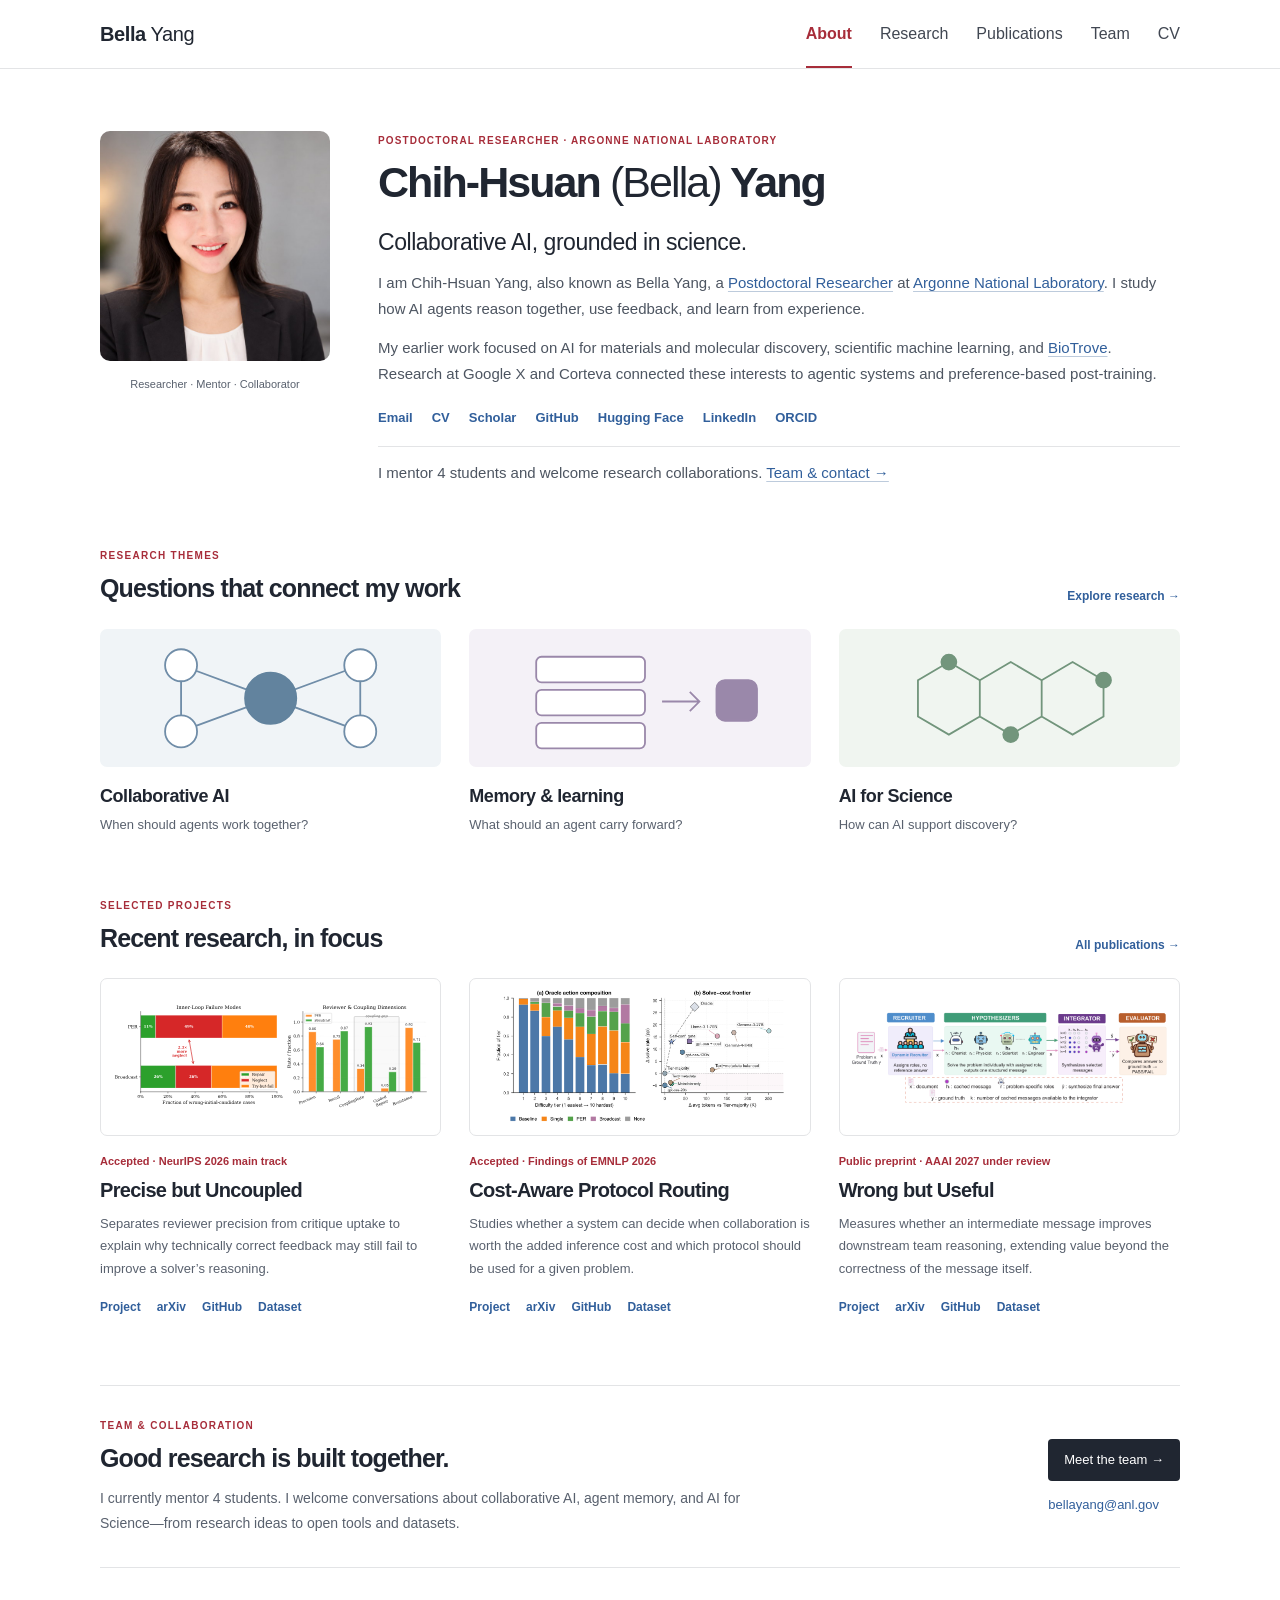
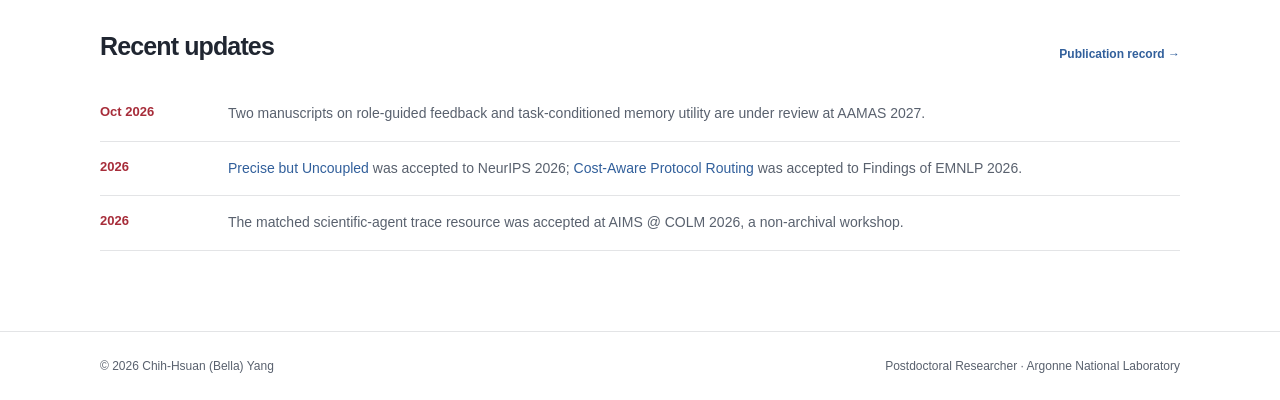
==== index.html @ 0187d7e7 "Publish theme-led portfolio redesign and Team page" ====
<!DOCTYPE html><html lang="en"><head><meta charSet="utf-8"/><meta name="viewport" content="width=device-width, initial-scale=1"/><link rel="stylesheet" href="/assets/site.css"/><title>Bella Yang (Chih-Hsuan Yang) | Argonne National Laboratory</title><meta name="description" content="Bella Yang (Chih-Hsuan Yang) is a Postdoctoral Researcher at Argonne National Laboratory studying multi-agent reasoning, agent memory, LLM post-training, and AI for Science. Explore her publications, research projects, and CV."/><meta name="application-name" content="Chih-Hsuan (Bella) Yang"/><meta name="keywords" content="Chih-Hsuan Bella Yang,Chih-Hsuan Yang,Bella Yang,Argonne National Laboratory,Argonne,multi-agent systems,AI for Science,agent evaluation,collaborative AI,AI for materials discovery,molecular language models,scientific machine learning,BioTrove,reinforcement learning"/><meta name="author" content="Chih-Hsuan (Bella) Yang"/><link rel="author" href="https://chihhsuan-yang.github.io"/><meta name="creator" content="Chih-Hsuan (Bella) Yang"/><meta name="publisher" content="Chih-Hsuan (Bella) Yang"/><meta name="category" content="Research"/><meta name="robots" content="index, follow"/><meta name="googlebot" content="index, follow, max-image-preview:large, max-snippet:-1, max-video-preview:-1"/><meta property="og:title" content="Bella Yang (Chih-Hsuan Yang) | Argonne National Laboratory"/><meta property="og:description" content="Bella Yang (Chih-Hsuan Yang) is a Postdoctoral Researcher at Argonne National Laboratory studying multi-agent reasoning, agent memory, LLM post-training, and AI for Science. Explore her publications, research projects, and CV."/><meta property="og:url" content="https://chihhsuan-yang.github.io/"/><meta property="og:site_name" content="Chih-Hsuan (Bella) Yang"/><meta property="og:type" content="profile"/><meta property="og:locale" content="en_US"/><meta property="og:image" content="https://chihhsuan-yang.github.io/og.png"/><meta property="og:image:width" content="1200"/><meta property="og:image:height" content="630"/><meta property="og:image:alt" content="Chih-Hsuan (Bella) Yang, Argonne National Laboratory researcher"/><meta name="twitter:card" content="summary_large_image"/><meta name="twitter:title" content="Bella Yang (Chih-Hsuan Yang) | Argonne National Laboratory"/><meta name="twitter:description" content="Bella Yang (Chih-Hsuan Yang) is a Postdoctoral Researcher at Argonne National Laboratory studying multi-agent reasoning, agent memory, LLM post-training, and AI for Science. Explore her publications, research projects, and CV."/><meta name="twitter:image" content="https://chihhsuan-yang.github.io/og.png"/><link rel="canonical" href="https://chihhsuan-yang.github.io/"/><meta name="google-site-verification" content="qrDLqd50NeAtLPjh41xYGkPx66R3m0NOW2qwP1FVAsw"/>
</head><body><script type="application/ld+json">{"@context":"https://schema.org","@graph":[{"@type":"WebSite","@id":"https://chihhsuan-yang.github.io/#website","url":"https://chihhsuan-yang.github.io","name":"Chih-Hsuan (Bella) Yang","alternateName":["Bella Yang","Chih-Hsuan Yang"],"description":"Bella Yang (Chih-Hsuan Yang) is a Postdoctoral Researcher at Argonne National Laboratory studying multi-agent reasoning, agent memory, LLM post-training, and AI for Science. Explore her publications, research projects, and CV.","inLanguage":"en-US"},{"@type":"ProfilePage","@id":"https://chihhsuan-yang.github.io/#profilepage","url":"https://chihhsuan-yang.github.io","name":"Bella Yang (Chih-Hsuan Yang) | Argonne National Laboratory","isPartOf":{"@id":"https://chihhsuan-yang.github.io/#website"},"dateModified":"2026-10-30","mainEntity":{"@type":"Person","@id":"https://chihhsuan-yang.github.io/#person","name":"Chih-Hsuan (Bella) Yang","alternateName":["Chih-Hsuan Yang","Bella Yang","Bella. CH Yang"],"description":"Bella Yang (Chih-Hsuan Yang) is a Postdoctoral Researcher at Argonne National Laboratory studying multi-agent reasoning, agent memory, LLM post-training, and AI for Science. Explore her publications, research projects, and CV.","url":"https://chihhsuan-yang.github.io","image":"https://chihhsuan-yang.github.io/bella-yang-profile.jpg","jobTitle":"Postdoctoral Researcher","email":"mailto:bellayang@anl.gov","worksFor":{"@type":"Organization","name":"Argonne National Laboratory","url":"https://www.anl.gov/"},"affiliation":{"@type":"Organization","name":"Argonne National Laboratory","url":"https://www.anl.gov/"},"alumniOf":[{"@type":"CollegeOrUniversity","name":"Iowa State University","url":"https://www.iastate.edu/"},{"@type":"CollegeOrUniversity","name":"National Taiwan University","url":"https://www.ntu.edu.tw/english/"}],"sameAs":["https://scholar.google.com/citations?user=s7RDC3YAAAAJ","https://orcid.org/0000-0003-4841-1135","https://github.com/ChihHsuan-Yang","https://www.linkedin.com/in/chih-hsuan-yang-isu/","https://huggingface.co/ChihHsuan-Yang"],"subjectOf":{"@type":"WebPage","url":"https://intro-hpc-bootcamp.alcf.anl.gov/program/program-details/facilitators-and-speakers"},"knowsAbout":["Multi-agent systems","AI for Science","Agent evaluation","Collaborative AI","Multi-agent reasoning","Materials discovery","Molecular language models","Scientific machine learning","AI for biodiversity","Agent memory","Skill learning","LLM post-training"]}}]}</script><a class="skip-link" href="#main">Skip to content</a><header class="site-header"><div class="header-inner"><a href="/" class="site-name" aria-label="Bella Yang, homepage"><strong>Bella</strong> Yang</a><nav class="site-nav" aria-label="Main navigation"><a class="active" href="/" aria-current="page">About</a><a href="/projects/">Research</a><a href="/publications/">Publications</a><a href="/team/">Team</a><a href="/cv/">CV</a></nav></div><div class="accent-rule" aria-hidden="true"></div></header><main class="content-shell portfolio-home" id="main"><section class="identity-grid" id="about-heading" aria-labelledby="profile-name"><div class="identity-portrait"><img src="/bella-yang-profile.jpg" alt="Portrait of Chih-Hsuan (Bella) Yang" width="600" height="600" fetchPriority="high"/><span>Researcher · Mentor · Collaborator</span></div><div class="identity-copy"><p class="page-eyebrow">Postdoctoral Researcher<!-- --> · Argonne National Laboratory</p><h1 id="profile-name">Chih-Hsuan <span>(Bella)</span> Yang</h1><p class="identity-mission">Collaborative AI, grounded in science.</p><p>I am Chih-Hsuan Yang, also known as Bella Yang, a <a href="https://intro-hpc-bootcamp.alcf.anl.gov/program/program-details/facilitators-and-speakers">Postdoctoral Researcher</a> at <a href="https://www.anl.gov/">Argonne National Laboratory</a>. I study how AI agents reason together, use feedback, and learn from experience.</p><p>My earlier work focused on AI for materials and molecular discovery, scientific machine learning, and <a href="https://baskargroup.github.io/BioTrove/">BioTrove</a>. Research at Google X and Corteva connected these interests to agentic systems and preference-based post-training.</p><div class="identity-links" id="path-heading" aria-label="Professional links"><a href="mailto:bellayang@anl.gov">Email</a><a href="/cv/">CV</a><a href="https://scholar.google.com/citations?user=s7RDC3YAAAAJ" rel="me noreferrer" target="_blank">Scholar</a><a href="https://github.com/ChihHsuan-Yang" rel="me noreferrer" target="_blank">GitHub</a><a href="https://huggingface.co/ChihHsuan-Yang" rel="me noreferrer" target="_blank">Hugging Face</a><a href="https://www.linkedin.com/in/chih-hsuan-yang-isu/" rel="me noreferrer" target="_blank">LinkedIn</a><a href="https://orcid.org/0000-0003-4841-1135" rel="me noreferrer" target="_blank">ORCID</a></div><p class="identity-mentoring">I mentor <!-- -->4<!-- --> students and welcome research collaborations. <a href="/team/">Team &amp; contact →</a></p></div></section><section class="portfolio-section" id="research-focus-heading" aria-labelledby="themes-heading"><div class="section-title-row"><div><p class="page-eyebrow">Research themes</p><h2 id="themes-heading">Questions that connect my work</h2></div><a class="section-link" href="/projects/">Explore research →</a></div><div class="theme-grid"><a class="theme-card" href="/projects/#collaborative-ai"><svg class="theme-visual theme-visual-agents" viewBox="0 0 320 130" aria-hidden="true" focusable="false"><path d="M76 34L160 65L244 34M76 96L160 65L244 96M76 34V96M244 34V96"></path><circle cx="76" cy="34" r="15"></circle><circle cx="76" cy="96" r="15"></circle><circle cx="244" cy="34" r="15"></circle><circle cx="244" cy="96" r="15"></circle><circle class="theme-node-focus" cx="160" cy="65" r="24"></circle></svg><h3>Collaborative AI</h3><p>When should agents work together?</p></a><a class="theme-card" href="/projects/#memory-learning"><svg class="theme-visual theme-visual-memory" viewBox="0 0 320 130" aria-hidden="true" focusable="false"><rect x="63" y="26" width="102" height="24" rx="5"></rect><rect x="63" y="57" width="102" height="24" rx="5"></rect><rect x="63" y="88" width="102" height="24" rx="5"></rect><path d="M181 68H216M207 59L216 68L207 77"></path><rect class="theme-node-focus" x="232" y="48" width="38" height="38" rx="8"></rect></svg><h3>Memory &amp; learning</h3><p>What should an agent carry forward?</p></a><a class="theme-card" href="/projects/#ai-for-science"><svg class="theme-visual theme-visual-science" viewBox="0 0 320 130" aria-hidden="true" focusable="false"><path d="M103 31L132 48V82L103 99L74 82V48ZM132 48L161 31L190 48V82L161 99L132 82M190 48L219 31L248 48V82L219 99L190 82"></path><circle class="theme-node-focus" cx="103" cy="31" r="7"></circle><circle class="theme-node-focus" cx="161" cy="99" r="7"></circle><circle class="theme-node-focus" cx="248" cy="48" r="7"></circle></svg><h3>AI for Science</h3><p>How can AI support discovery?</p></a></div></section><section class="portfolio-section" aria-labelledby="selected-work-heading"><div class="section-title-row"><div><p class="page-eyebrow">Selected projects</p><h2 id="selected-work-heading">Recent research, in focus</h2></div><a class="section-link" href="/publications/">All publications →</a></div><div class="work-gallery"><article class="work-card"><a class="work-image" href="https://chihhsuan-yang.github.io/NeurIPS26_Precise-but-Uncoupled/" aria-label="Precise but Uncoupled project page"><img src="/research/critique.svg" alt="Original project figure comparing reviewer precision, critique uptake, and repair across collaboration protocols." width="600" height="250" loading="lazy"/></a><p class="work-status">Accepted · NeurIPS 2026 main track</p><h3><a href="https://chihhsuan-yang.github.io/NeurIPS26_Precise-but-Uncoupled/">Precise but Uncoupled</a></h3><p class="work-description">Separates reviewer precision from critique uptake to explain why technically correct feedback may still fail to improve a solver’s reasoning.</p><div class="resource-links" aria-label="Precise but Uncoupled resources"><a href="https://chihhsuan-yang.github.io/NeurIPS26_Precise-but-Uncoupled/" target="_blank" rel="noreferrer">Project</a><a href="https://arxiv.org/abs/2607.15388" target="_blank" rel="noreferrer">arXiv</a><a href="https://github.com/ChihHsuan-Yang/NeurIPS26_Precise-but-Uncoupled" target="_blank" rel="noreferrer">GitHub</a><a href="https://huggingface.co/datasets/AgentsSci/NeurIPS26_Precise-but-Uncoupled" target="_blank" rel="noreferrer">Dataset</a></div></article><article class="work-card"><a class="work-image" href="https://chihhsuan-yang.github.io/EMNLP_Cost-Aware-Protocol-Routing/" aria-label="Cost-Aware Protocol Routing project page"><img src="/research/routing.png" alt="Original protocol-routing figure showing oracle labels by difficulty and the solve–cost frontier." width="600" height="250" loading="lazy"/></a><p class="work-status">Accepted · Findings of EMNLP 2026</p><h3><a href="https://chihhsuan-yang.github.io/EMNLP_Cost-Aware-Protocol-Routing/">Cost-Aware Protocol Routing</a></h3><p class="work-description">Studies whether a system can decide when collaboration is worth the added inference cost and which protocol should be used for a given problem.</p><div class="resource-links" aria-label="Cost-Aware Protocol Routing resources"><a href="https://chihhsuan-yang.github.io/EMNLP_Cost-Aware-Protocol-Routing/" target="_blank" rel="noreferrer">Project</a><a href="https://arxiv.org/abs/2608.14927" target="_blank" rel="noreferrer">arXiv</a><a href="https://github.com/ChihHsuan-Yang/EMNLP_Cost-Aware-Protocol-Routing" target="_blank" rel="noreferrer">GitHub</a><a href="https://huggingface.co/datasets/AgentsSci/EMNLP_Cost-Aware-Protocol-Routing" target="_blank" rel="noreferrer">Dataset</a></div></article><article class="work-card"><a class="work-image" href="https://chihhsuan-yang.github.io/AAAI_Wrong-but-Useful/" aria-label="Wrong but Useful project page"><img src="/research/trajectory.png" alt="DHD protocol with a recruiter, independent hypothesizers, an integrator, and an evaluator." width="600" height="250" loading="lazy"/></a><p class="work-status">Public preprint · AAAI 2027 under review</p><h3><a href="https://chihhsuan-yang.github.io/AAAI_Wrong-but-Useful/">Wrong but Useful</a></h3><p class="work-description">Measures whether an intermediate message improves downstream team reasoning, extending value beyond the correctness of the message itself.</p><div class="resource-links" aria-label="Wrong but Useful resources"><a href="https://chihhsuan-yang.github.io/AAAI_Wrong-but-Useful/" target="_blank" rel="noreferrer">Project</a><a href="https://arxiv.org/abs/2608.14375" target="_blank" rel="noreferrer">arXiv</a><a href="https://github.com/ChihHsuan-Yang/AAAI_Wrong-but-Useful" target="_blank" rel="noreferrer">GitHub</a><a href="https://huggingface.co/datasets/AgentsSci/AAAI_Wrong-but-Useful" target="_blank" rel="noreferrer">Dataset</a></div></article></div></section><section class="portfolio-section home-team" id="collaboration-heading" aria-labelledby="home-team-heading"><div><p class="page-eyebrow">Team &amp; collaboration</p><h2 id="home-team-heading">Good research is built together.</h2><p>I currently mentor <!-- -->4<!-- --> students. I welcome conversations about collaborative AI, agent memory, and AI for Science—from research ideas to open tools and datasets.</p></div><div class="home-team-actions"><a class="primary-link" href="/team/">Meet the team →</a><a href="mailto:bellayang@anl.gov">bellayang@anl.gov</a></div></section><section class="portfolio-section portfolio-news" aria-labelledby="news-heading"><div class="section-title-row"><h2 id="news-heading">Recent updates</h2><a class="section-link" href="/publications/">Publication record →</a></div><div class="news-list"><article><time dateTime="2026-10">Oct 2026</time><p>Two manuscripts on role-guided feedback and task-conditioned memory utility are under review at AAMAS 2027.</p></article><article><time dateTime="2026">2026</time><p><a href="https://chihhsuan-yang.github.io/NeurIPS26_Precise-but-Uncoupled/">Precise but Uncoupled</a> was accepted to NeurIPS 2026; <a href="https://chihhsuan-yang.github.io/EMNLP_Cost-Aware-Protocol-Routing/">Cost-Aware Protocol Routing</a> was accepted to Findings of EMNLP 2026.</p></article><article><time dateTime="2026">2026</time><p>The matched scientific-agent trace resource was accepted at AIMS @ COLM 2026, a non-archival workshop.</p></article></div></section></main><footer class="site-footer"><div class="footer-inner"><span>© 2026 <!-- -->Chih-Hsuan (Bella) Yang</span><span>Postdoctoral Researcher<!-- --> · <!-- -->Argonne National Laboratory</span></div></footer></body></html>
---- assets/site.css ----
/*! tailwindcss v4.2.1 | MIT License | https://tailwindcss.com */
@layer properties{@supports (((-webkit-hyphens:none)) and (not (margin-trim:inline))) or ((-moz-orient:inline) and (not (color:rgb(from red r g b)))){*,:before,:after{--tw-rotate-x:initial;--tw-rotate-y:initial;--tw-rotate-z:initial;--tw-skew-x:initial;--tw-skew-y:initial}::backdrop{--tw-rotate-x:initial;--tw-rotate-y:initial;--tw-rotate-z:initial;--tw-skew-x:initial;--tw-skew-y:initial}}}@layer theme{:root,:host{--font-sans:ui-sans-serif, system-ui, sans-serif, "Apple Color Emoji", "Segoe UI Emoji", "Segoe UI Symbol", "Noto Color Emoji";--font-mono:ui-monospace, SFMono-Regular, Menlo, Monaco, Consolas, "Liberation Mono", "Courier New", monospace;--spacing:.25rem;--default-font-family:var(--font-sans);--default-mono-font-family:var(--font-mono)}}@layer base{*,:after,:before{box-sizing:border-box;border:0 solid;margin:0;padding:0}::backdrop{box-sizing:border-box;border:0 solid;margin:0;padding:0}::file-selector-button{box-sizing:border-box;border:0 solid;margin:0;padding:0}html,:host{-webkit-text-size-adjust:100%;tab-size:4;line-height:1.5;font-family:var(--default-font-family,ui-sans-serif, system-ui, sans-serif, "Apple Color Emoji", "Segoe UI Emoji", "Segoe UI Symbol", "Noto Color Emoji");font-feature-settings:var(--default-font-feature-settings,normal);font-variation-settings:var(--default-font-variation-settings,normal);-webkit-tap-highlight-color:transparent}hr{height:0;color:inherit;border-top-width:1px}abbr:where([title]){-webkit-text-decoration:underline dotted;text-decoration:underline dotted}h1,h2,h3,h4,h5,h6{font-size:inherit;font-weight:inherit}a{color:inherit;-webkit-text-decoration:inherit;-webkit-text-decoration:inherit;-webkit-text-decoration:inherit;-webkit-text-decoration:inherit;text-decoration:inherit}b,strong{font-weight:bolder}code,kbd,samp,pre{font-family:var(--default-mono-font-family,ui-monospace, SFMono-Regular, Menlo, Monaco, Consolas, "Liberation Mono", "Courier New", monospace);font-feature-settings:var(--default-mono-font-feature-settings,normal);font-variation-settings:var(--default-mono-font-variation-settings,normal);font-size:1em}small{font-size:80%}sub,sup{vertical-align:baseline;font-size:75%;line-height:0;position:relative}sub{bottom:-.25em}sup{top:-.5em}table{text-indent:0;border-color:inherit;border-collapse:collapse}:-moz-focusring{outline:auto}progress{vertical-align:baseline}summary{display:list-item}ol,ul,menu{list-style:none}img,svg,video,canvas,audio,iframe,embed,object{vertical-align:middle;display:block}img,video{max-width:100%;height:auto}button,input,select,optgroup,textarea{font:inherit;font-feature-settings:inherit;font-variation-settings:inherit;letter-spacing:inherit;color:inherit;opacity:1;background-color:#0000;border-radius:0}::file-selector-button{font:inherit;font-feature-settings:inherit;font-variation-settings:inherit;letter-spacing:inherit;color:inherit;opacity:1;background-color:#0000;border-radius:0}:where(select:is([multiple],[size])) optgroup{font-weight:bolder}:where(select:is([multiple],[size])) optgroup option{padding-inline-start:20px}::file-selector-button{margin-inline-end:4px}::placeholder{opacity:1}@supports (not ((-webkit-appearance:-apple-pay-button))) or (contain-intrinsic-size:1px){::placeholder{color:currentColor}@supports (color:color-mix(in lab, red, red)){::placeholder{color:color-mix(in oklab, currentcolor 50%, transparent)}}}textarea{resize:vertical}::-webkit-search-decoration{-webkit-appearance:none}::-webkit-date-and-time-value{min-height:1lh;text-align:inherit}::-webkit-datetime-edit{display:inline-flex}::-webkit-datetime-edit-fields-wrapper{padding:0}::-webkit-datetime-edit{padding-block:0}::-webkit-datetime-edit-year-field{padding-block:0}::-webkit-datetime-edit-month-field{padding-block:0}::-webkit-datetime-edit-day-field{padding-block:0}::-webkit-datetime-edit-hour-field{padding-block:0}::-webkit-datetime-edit-minute-field{padding-block:0}::-webkit-datetime-edit-second-field{padding-block:0}::-webkit-datetime-edit-millisecond-field{padding-block:0}::-webkit-datetime-edit-meridiem-field{padding-block:0}::-webkit-calendar-picker-indicator{line-height:1}:-moz-ui-invalid{box-shadow:none}button,input:where([type=button],[type=reset],[type=submit]){-webkit-appearance:button;appearance:button}::file-selector-button{-webkit-appearance:button;appearance:button}::-webkit-inner-spin-button{height:auto}::-webkit-outer-spin-button{height:auto}[hidden]:where(:not([hidden=until-found])){display:none!important}}@layer components;@layer utilities{.visible{visibility:visible}.absolute{position:absolute}.static{position:static}.start{inset-inline-start:var(--spacing)}.table{display:table}.transform{transform:var(--tw-rotate-x,) var(--tw-rotate-y,) var(--tw-rotate-z,) var(--tw-skew-x,) var(--tw-skew-y,)}}:root{--background:#fff;--surface:#fff;--ink:#202631;--muted:#59616e;--accent:#a72d3a;--accent-dark:#81222d;--soft-accent:#f5e9ea;--line:#e3e4e6;--soft:#f4f5f6;--blue:#315f9b;--shadow:0 3px 14px #1c232c17;--content:min(1080px, calc(100vw - 64px))}*{box-sizing:border-box}html{scroll-behavior:smooth;min-height:100%;scroll-padding-top:96px}body{background:var(--background);min-height:100%;color:var(--ink);-webkit-font-smoothing:antialiased;margin:0;font-family:Inter,ui-sans-serif,-apple-system,BlinkMacSystemFont,Segoe UI,sans-serif}body::selection{background:var(--soft-accent);color:var(--accent-dark)}a{color:inherit;text-decoration:none}a:focus-visible{outline:2px solid var(--accent);outline-offset:4px}.skip-link{z-index:100;background:var(--ink);color:#fff;padding:9px 13px;position:fixed;top:8px;left:8px;transform:translateY(-150%)}.skip-link:focus{transform:translateY(0)}.content-shell,.header-inner,.footer-inner{width:var(--content);margin-left:auto;margin-right:auto}.site-header{z-index:40;border-bottom:1px solid var(--line);-webkit-backdrop-filter:blur(14px);backdrop-filter:blur(14px);background:#fffffff5;position:sticky;top:0}.header-inner{justify-content:space-between;align-items:center;gap:30px;min-height:68px;display:flex}.site-name{letter-spacing:-.02em;flex:none;font-size:20px}.site-name strong{font-weight:800}.site-nav{align-self:stretch;align-items:stretch;gap:28px;display:flex}.site-nav a{color:#414752;align-items:center;font-family:inherit;font-size:16px;display:flex;position:relative}.site-nav a:after{background:var(--accent);content:"";height:2px;transition:transform .16s;position:absolute;bottom:0;left:0;right:0;transform:scaleX(0)}.site-nav a:hover,.site-nav a.active{color:var(--accent)}.site-nav a.active{font-weight:700}.site-nav a:hover:after,.site-nav a.active:after{transform:scaleX(1)}.accent-rule{display:none}.about-page{padding-top:44px;padding-bottom:90px}.profile-intro{text-align:center;flex-direction:column;align-items:center;display:flex}.profile-photo{object-fit:cover;object-position:50% 56%;border:7px solid #fff;border-radius:50%;width:250px;height:250px;box-shadow:0 2px 13px #1c232c2e}.profile-intro h1{letter-spacing:-.045em;margin:24px 0 0;font-size:clamp(34px,5vw,50px);font-weight:780;line-height:1.05}.profile-role{color:var(--muted);letter-spacing:.02em;margin:17px 0 0;font-size:17px}.profile-role a{color:var(--blue);font-weight:650}.profile-role a:hover{color:var(--accent);text-decoration:underline}.profile-field{color:var(--muted);margin:6px 0 0;font-size:17px}.profile-links{flex-wrap:wrap;justify-content:center;gap:9px;margin-top:22px;display:flex}.profile-links a,.project-links a,.publication-actions a{color:var(--blue);background:#fff;border:1px solid #cfd2d6;border-radius:3px;padding:6px 10px;font-size:12px;font-weight:700;transition:border-color .16s,background .16s,color .16s}.profile-links a:hover,.project-links a:hover,.publication-actions a:hover{border-color:var(--accent);background:var(--accent);color:#fff}.academic-prose{max-width:820px;margin:48px auto 0;font-family:Georgia,Times New Roman,serif;font-size:18px;line-height:1.68}.academic-prose h2,.home-section h2{letter-spacing:-.025em;margin:0 0 18px;font-family:Inter,ui-sans-serif,sans-serif;font-size:27px;font-weight:450}.academic-prose p{text-align:justify;margin:0 0 18px}.academic-prose a,.section-link,.cv-card a{color:var(--accent)}.academic-prose a:hover,.section-link:hover,.cv-card a:hover{text-decoration:underline}.home-section{max-width:820px;margin:58px auto 0}.selected-work-grid{grid-template-columns:repeat(3,minmax(0,1fr));gap:16px;margin-top:22px;display:grid}.selected-work-card{border:1px solid var(--line);border-top:2px solid var(--accent);background:var(--surface);border-radius:3px;flex-direction:column;padding:20px;display:flex}.selected-work-card .selected-work-status{color:var(--accent-dark);margin:0 0 12px;font-size:12px;font-weight:750;line-height:1.5}.selected-work-card h3{letter-spacing:-.02em;margin:0 0 12px;font-size:20px;font-weight:550;line-height:1.3}.selected-work-card>p:not(.selected-work-status){color:var(--muted);margin:0 0 20px;font-family:Georgia,Times New Roman,serif;font-size:15px;line-height:1.55}.selected-work-card>.section-link{align-self:flex-start;margin-top:auto}.section-title-row{border-bottom:1px solid var(--line);justify-content:space-between;align-items:baseline;gap:22px;display:flex}.section-title-row h2{margin-bottom:12px}.section-link{flex:none;font-size:13px;font-weight:700}.focus-list{gap:0;display:grid}.focus-item{border-bottom:1px solid var(--line);grid-template-columns:54px 1fr;gap:20px;padding:24px 0;display:grid}.focus-number{color:var(--accent);font-family:Georgia,Times New Roman,serif;font-size:14px;font-style:italic}.focus-item h3{margin:0 0 8px;font-size:18px;font-weight:700}.focus-item p{color:var(--muted);margin:0;font-family:Georgia,Times New Roman,serif;font-size:16px;line-height:1.55}.news-list article{border-bottom:1px solid var(--line);grid-template-columns:104px 1fr;gap:24px;padding:18px 0;display:grid}.news-list time{color:var(--accent);font-size:13px;font-weight:700}.news-list p{margin:0;font-family:Georgia,Times New Roman,serif;font-size:16px;line-height:1.55}.path-grid{border:1px solid var(--line);background:var(--line);grid-template-columns:repeat(3,1fr);gap:1px;margin-top:20px;display:grid}.path-grid article{background:#fff;min-height:142px;padding:20px}.path-grid time{color:var(--accent);font-size:11px;font-weight:800}.path-grid h3{margin:22px 0 5px;font-size:16px}.path-grid p,.education-summary{color:var(--muted);margin:0;font-family:Georgia,Times New Roman,serif;font-size:14px;line-height:1.5}.education-summary{border:1px solid var(--line);border-top:0;padding:16px 18px}.collaboration-callout{border-left:4px solid var(--accent);background:var(--soft);padding:26px 30px}.collaboration-callout h2{margin-bottom:12px}.collaboration-callout>p:not(.page-eyebrow){color:#424a55;margin:0;font-family:Georgia,Times New Roman,serif;font-size:16px;line-height:1.6}.collaboration-callout>a{color:var(--accent);margin-top:16px;font-size:13px;font-weight:750;display:inline-block}.inner-page{min-height:calc(100vh - 150px);padding-top:44px;padding-bottom:90px}.page-header{max-width:780px;margin-bottom:42px}.page-eyebrow{color:var(--accent);letter-spacing:.16em;text-transform:uppercase;margin:0 0 9px;font-size:12px;font-weight:800}.page-header h1,.page-title-row h1{letter-spacing:-.045em;margin:0;font-size:clamp(42px,6vw,60px);font-weight:350;line-height:1}.page-header>p:not(.page-eyebrow):not(.page-updated){color:#4d5561;max-width:720px;margin:22px 0 0;font-family:Georgia,Times New Roman,serif;font-size:18px;line-height:1.62}.page-updated{color:var(--muted);margin:18px 0 0;font-size:13px;line-height:1.5}.section-jump-links{border-top:1px solid var(--line);border-bottom:1px solid var(--line);flex-wrap:wrap;gap:10px 22px;margin:0 0 38px;padding:15px 0;display:flex}.section-jump-links a{color:var(--blue);font-size:14px;font-weight:650;line-height:1.5}.section-jump-links a:hover{color:var(--accent);text-decoration:underline}.section-jump-links a span{color:var(--muted);margin-left:4px;font-size:12px;font-weight:500}.page-title-row{justify-content:space-between;align-items:end;gap:24px;margin-bottom:32px;display:flex}.download-placeholder{color:var(--muted);border:1px dashed #c9cbd0;border-radius:4px;padding:10px 12px;font-size:12px}.page-profile-links{gap:18px;margin-top:19px;font-size:13px;font-weight:700;display:flex}.page-profile-links a{color:var(--accent)}.cv-card{border:1px solid var(--line);background:var(--surface);box-shadow:var(--shadow);border-radius:5px;margin-bottom:18px;padding:26px 30px 30px}.cv-card h2{color:var(--accent);letter-spacing:-.025em;margin:0 0 22px;font-size:26px;font-weight:430}.info-table{margin:0}.info-table>div{grid-template-columns:175px 1fr;gap:18px;padding:7px 0;display:grid}.info-table dt{text-align:right;font-family:Georgia,Times New Roman,serif;font-weight:700}.info-table dd{margin:0;font-family:Georgia,Times New Roman,serif}.inline-profile-links{flex-wrap:wrap;gap:6px 18px;display:flex}.cv-timeline,.education-list{margin:0;padding:0;list-style:none}.cv-timeline li,.education-list li{border-top:1px solid var(--line);grid-template-columns:175px 1fr;gap:24px;padding:19px 0;display:grid}.cv-timeline li:first-child,.education-list li:first-child{border-top:0}.timeline-period,.education-year{color:var(--accent);text-align:right;font-size:13px;font-weight:800}.cv-timeline h3,.education-list h3{margin:-3px 0 4px;font-size:16px}.cv-timeline p,.education-list p{color:#4f5762;margin:8px 0 0;font-family:Georgia,Times New Roman,serif;font-size:15px;line-height:1.55}.cv-timeline .timeline-organization,.education-list p{color:var(--ink);margin-top:0}.timeline-organization span{color:var(--muted)}.dissertation-note{border-top:1px solid var(--line);grid-template-columns:175px 1fr;gap:24px;margin-top:12px;padding-top:20px;display:grid}.dissertation-note span{color:var(--muted);text-align:right;text-transform:uppercase;font-size:12px;font-weight:800}.dissertation-note strong{font-family:Georgia,Times New Roman,serif;font-size:15px;font-weight:600;line-height:1.5}.cv-heading-row{justify-content:space-between;align-items:baseline;gap:20px;display:flex}.cv-heading-row>a{flex:none;font-size:13px;font-weight:700}.cv-topic-list,.cv-publication-list{margin:0;padding:0;list-style:none}.cv-topic-list li{border-top:1px solid var(--line);grid-template-columns:190px 1fr;gap:24px;padding:13px 0;display:grid}.cv-topic-list li:first-child{border-top:0}.cv-topic-list strong{font-size:14px}.cv-topic-list span{color:#4f5762;font-family:Georgia,Times New Roman,serif;font-size:15px;line-height:1.55}.cv-publication-list li{border-top:1px solid var(--line);grid-template-columns:64px 1fr;gap:16px;padding:15px 0;display:grid}.cv-publication-list li:first-child{border-top:0}.cv-year{background:var(--accent);color:#fff;text-align:center;border-radius:2px;align-self:start;padding:4px 7px;font-size:11px;font-weight:800}.cv-publication-list a,.cv-publication-title{margin:0;font-family:Georgia,Times New Roman,serif;font-size:16px;line-height:1.45;display:block}.cv-publication-list div>span{color:var(--muted);margin-top:5px;font-family:Georgia,Times New Roman,serif;font-size:13px;font-style:italic;display:block}.cv-publication-list div>.cv-publication-status{color:#3f4c60;font-family:Inter,ui-sans-serif,sans-serif;font-size:12px;font-style:normal;font-weight:700}.cv-section-intro{color:var(--muted);margin:-8px 0 15px;font-family:Georgia,Times New Roman,serif;font-size:15px;line-height:1.5}.cv-note p{max-width:720px;color:var(--muted);margin:0;font-family:Georgia,Times New Roman,serif;line-height:1.6}.map-earlier-work{border-top:1px solid #d6d8dc;flex-wrap:wrap;align-items:center;gap:8px;margin-top:18px;padding-top:18px;display:flex}.map-earlier-work span{color:var(--muted);letter-spacing:.09em;text-transform:uppercase;margin-right:6px;font-size:12px;font-weight:800}.map-earlier-work a{border:1px solid var(--line);color:#404852;background:#fff;border-radius:3px;padding:7px 9px;font-size:12px}.map-earlier-work a:hover{border-color:var(--accent);color:var(--accent)}.research-map{border:1px solid var(--line);background:linear-gradient(135deg, #315f9b0f, transparent 56%), var(--soft);border-radius:7px;margin:36px 0 62px;padding:28px}.map-heading-row{justify-content:space-between;align-items:end;gap:30px;margin-bottom:25px;display:flex}.map-heading-row span{color:var(--blue);letter-spacing:.15em;text-transform:uppercase;font-size:12px;font-weight:800}.map-heading-row h2{margin:6px 0 0;font-size:24px;font-weight:450}.map-heading-row p{color:var(--muted);margin:0 0 4px;font-size:13px}.map-root{background:#fff;border:1px solid #a72d3a59;border-radius:6px;flex-direction:column;justify-content:center;align-items:center;max-width:480px;min-height:72px;margin:0 auto 24px;display:flex}.map-root small{color:var(--accent);letter-spacing:.1em;text-transform:uppercase;font-size:12px;font-weight:800}.map-root strong{margin-top:7px;font-size:17px}.map-branches{grid-template-columns:repeat(3,1fr);gap:12px;padding-top:18px;display:grid;position:relative}.map-branches:before{content:"";background:#d6d8dc;height:1px;position:absolute;top:0;left:14%;right:14%}.map-branches>div{border:1px solid var(--line);border-top:3px solid var(--blue);background:#fff;border-radius:5px;min-height:130px;padding:14px}.map-branches>div:nth-child(2){border-top-color:#7c4aa8}.map-branches>div:nth-child(3){border-top-color:#d27a20}.map-branches h3{letter-spacing:.07em;text-transform:uppercase;margin:0 0 9px;font-size:12px}.map-branches a{border:1px solid var(--line);color:#404852;border-radius:3px;margin-top:7px;padding:8px;font-size:13px;line-height:1.4;display:block}.map-branches a:hover{border-color:var(--accent);color:var(--accent)}.project-list{border-top:1px solid var(--line)}.project-era+.project-era{margin-top:74px}.project-era-heading{margin-bottom:18px}.project-era-heading h2{letter-spacing:-.03em;margin:0;font-size:31px;font-weight:430}.project-section{border-bottom:1px solid var(--line);grid-template-columns:120px 1fr;gap:38px;padding:52px 0;display:grid}.project-index{flex-direction:column;align-items:flex-start;display:flex}.project-index span{color:var(--accent);font-family:Georgia,Times New Roman,serif;font-size:28px;font-style:italic}.project-index small{color:var(--muted);letter-spacing:.1em;text-transform:uppercase;margin-top:7px;font-size:12px;font-weight:800}.project-subtitle{color:var(--accent);margin:0 0 8px;font-size:13px;font-weight:700}.project-status{color:#344d70;background:#f0f4f9;border:1px solid #d4dce7;border-radius:3px;margin-top:13px;padding:5px 9px;font-size:12px;font-weight:650;line-height:1.4;display:inline-block}.project-copy h3{letter-spacing:-.035em;margin:0;font-size:clamp(28px,4vw,38px);font-weight:420}.project-copy>p:not(.project-subtitle){color:#424a55;max-width:730px;margin:18px 0 0;font-family:Georgia,Times New Roman,serif;font-size:17px;line-height:1.62}.project-tags{flex-wrap:wrap;gap:7px;margin:22px 0 0;padding:0;list-style:none;display:flex}.project-tags li{background:var(--soft);color:var(--muted);border-radius:999px;padding:5px 9px;font-size:12px;font-weight:700}.project-links,.publication-actions{flex-wrap:wrap;gap:7px;margin-top:22px;display:flex}.publication-page-header{margin-bottom:38px}.publication-section+.publication-section{margin-top:56px}.publication-section-header{margin-bottom:24px}.publication-section-header h2{letter-spacing:-.025em;margin:0;font-size:27px;font-weight:450}.publication-section-header p{max-width:740px;color:var(--muted);margin:10px 0 0;font-family:Georgia,Times New Roman,serif;font-size:16px;line-height:1.55}.publication-groups{border-top:1px solid var(--ink)}.publication-group{border-bottom:1px solid var(--line);grid-template-columns:100px 1fr;gap:34px;padding:38px 0 6px;display:grid}.publication-year-heading{color:var(--accent);margin:0;font-family:Georgia,Times New Roman,serif;font-size:22px;font-style:italic;font-weight:400}.publication-entry{grid-template-columns:78px 1fr;gap:24px;padding:0 0 38px;display:grid}.venue-column{flex-direction:column;align-items:flex-start;gap:8px;display:flex}.venue-badge{background:var(--accent);color:#fff;text-align:center;border-radius:2px;min-width:62px;padding:4px 7px;font-family:Georgia,Times New Roman,serif;font-size:12px;font-weight:700;box-shadow:0 2px 5px #1c232c2e}.publication-year{color:var(--muted);padding-left:8px;font-size:12px}.publication-details h3{letter-spacing:-.015em;margin:-3px 0 8px;font-size:19px;font-weight:500;line-height:1.4}.publication-details h3 a:hover{color:var(--accent)}.author-list,.venue-line,.publication-summary{margin:0;font-family:Georgia,Times New Roman,serif}.author-list{font-size:15px;line-height:1.5}.venue-line{margin-top:5px;font-size:15px;font-style:italic;line-height:1.45}.publication-summary{color:var(--muted);margin-top:10px;font-size:15px;line-height:1.52}.publication-status{color:#344d70;margin:10px 0 0;font-size:13px;font-weight:700;line-height:1.45}.publication-contribution,.publication-note{color:var(--muted);margin:7px 0 0;font-family:Georgia,Times New Roman,serif;font-size:14px;line-height:1.5}.publication-contribution{color:#414a57}.publication-actions{margin-top:13px}.publication-actions a{color:var(--blue);background:#fff;border:1px solid #cbd3de;border-radius:2px;padding:5px 9px;font-family:Georgia,Times New Roman,serif;font-size:13px;font-weight:600}.site-footer{border-top:1px solid var(--line);background:#fff}.footer-inner{min-height:68px;color:var(--muted);justify-content:space-between;align-items:center;gap:24px;font-family:Georgia,Times New Roman,serif;font-size:12px;display:flex}@media (max-width:720px){:root{--content:min(100% - 28px, 600px)}html{scroll-padding-top:118px}.header-inner{flex-direction:column;justify-content:center;align-items:flex-start;gap:12px;min-height:102px;padding:12px 0 10px}.site-nav{justify-content:space-between;align-self:auto;gap:0;width:100%}.site-nav a{padding:6px 0;font-size:14px}.accent-rule{background:var(--accent)}.about-page,.inner-page{padding-top:32px;padding-bottom:64px}.profile-photo{width:210px;height:210px}.academic-prose{margin-top:40px;font-size:17px}.academic-prose p{text-align:left}.page-title-row{flex-direction:column;align-items:flex-start}.info-table>div,.cv-topic-list li,.cv-timeline li,.education-list li,.dissertation-note{grid-template-columns:1fr;gap:5px}.info-table dt,.timeline-period,.education-year,.dissertation-note span{text-align:left}.path-grid,.selected-work-grid{grid-template-columns:1fr}.cv-card{padding:22px 20px 24px}.map-heading-row{flex-direction:column;align-items:flex-start;gap:8px}.map-branches{grid-template-columns:1fr}.map-branches:before{display:none}.project-section,.publication-group{grid-template-columns:1fr;gap:18px}.project-section{padding:38px 0}.project-index{flex-direction:row;align-items:baseline;gap:12px}.publication-entry{grid-template-columns:62px 1fr;gap:15px}.publication-year-heading{border-bottom:1px solid var(--line);padding-bottom:4px}.footer-inner{flex-direction:column;justify-content:center;align-items:flex-start;gap:5px;padding:16px 0}}@media (max-width:440px){.site-name{font-size:18px}.site-nav a{font-size:13px}.profile-photo{width:190px;height:190px}.profile-intro h1{font-size:35px}.section-title-row{flex-direction:column;align-items:flex-start;gap:0;padding-bottom:10px}.focus-item{grid-template-columns:34px 1fr;gap:12px}.news-list article{grid-template-columns:1fr;gap:6px}.research-map{padding:20px 16px}.publication-entry{grid-template-columns:1fr}.venue-column{flex-direction:row;align-items:center}}@media (prefers-reduced-motion:reduce){html{scroll-behavior:auto}*,:before,:after{transition-duration:.01ms!important}}.portfolio-home{padding-top:62px;padding-bottom:80px}.identity-grid{grid-template-columns:230px minmax(0,1fr);align-items:start;gap:48px;display:grid}.identity-portrait img{border-radius:10px;width:100%;height:auto;display:block}.identity-portrait span{color:var(--muted);text-align:center;margin-top:15px;font-size:11px;display:block}.identity-copy .page-eyebrow{letter-spacing:.11em;margin-top:2px;font-size:10px}.identity-copy h1{letter-spacing:-.045em;margin:10px 0 18px;font-size:clamp(32px,3.6vw,43px);font-weight:650;line-height:1.16}.identity-copy h1 span{font-weight:400}.identity-copy p:not(.page-eyebrow){color:#4d5561;margin:12px 0 0;font-size:15px;line-height:1.75}.identity-copy p.identity-mission{color:var(--ink);letter-spacing:-.02em;font-size:23px;font-weight:450;line-height:1.4}.identity-copy p a,.research-entry-copy>p a,.research-theme-heading p a,.research-contact a{color:var(--blue);text-underline-offset:3px;-webkit-text-decoration:underline #bdcbdc;text-decoration:underline #bdcbdc}.identity-links,.resource-links,.team-research-links{flex-wrap:wrap;align-items:center;gap:5px 19px;display:flex}.identity-links{margin-top:15px}.identity-links a,.resource-links a,.team-research-links a{min-height:32px;color:var(--blue);align-items:center;font-size:13px;font-weight:600;display:inline-flex}.identity-copy .identity-mentoring{border-top:1px solid var(--line);margin-top:17px;padding-top:13px;font-size:13px}.portfolio-section{margin-top:62px}.portfolio-section h2,.team-page h2,.research-contact h2{letter-spacing:-.035em;margin:0;font-size:25px;font-weight:550;line-height:1.3}.portfolio-section .section-title-row{border:0;align-items:end;margin-bottom:24px}.portfolio-section .section-title-row h2{margin:0}.portfolio-section .page-eyebrow,.team-page .page-eyebrow{letter-spacing:.13em;font-size:10px}.section-link{color:var(--blue);font-size:12px;font-weight:550}.theme-grid,.work-gallery,.team-area-grid{grid-template-columns:repeat(3,minmax(0,1fr));gap:28px;display:grid}.theme-card{display:block}.theme-visual{fill:#fff;stroke:#708da8;stroke-width:1.7px;background:#f0f4f7;border-radius:7px;width:100%;height:auto;display:block}.theme-visual path{fill:none}.theme-visual .theme-node-focus{fill:#62839e;stroke:#62839e}.theme-visual-memory{stroke:#9a88aa;background:#f4f1f7}.theme-visual-memory .theme-node-focus{fill:#9a88aa;stroke:#9a88aa}.theme-visual-science{stroke:#72957c;background:#f0f5f0}.theme-visual-science .theme-node-focus{fill:#72957c;stroke:#72957c}.theme-card h3{letter-spacing:-.025em;margin:16px 0 5px;font-size:18px;font-weight:600}.theme-card p{color:var(--muted);margin:0;font-size:13px;line-height:1.55}.theme-card:hover h3,.work-card h3 a:hover,.resource-links a:hover,.identity-links a:hover,.section-link:hover,.team-research-links a:hover{color:var(--accent);text-underline-offset:4px;text-decoration:underline}.work-card{min-width:0}.work-image{border:1px solid var(--line);background:#fff;border-radius:7px;align-items:center;height:158px;padding:10px;display:flex}.work-image img,.research-entry-image img{object-fit:contain;width:100%;height:100%;display:block}.work-status{color:var(--accent);margin:17px 0 7px;font-size:11px;font-weight:600;line-height:1.5}.work-card h3{letter-spacing:-.035em;margin:0;font-size:20px;font-weight:600;line-height:1.3}.work-description{color:var(--muted);margin:10px 0;font-size:13px;line-height:1.75}.resource-links{gap:0 16px;margin-top:10px}.resource-links a{font-size:12px}.home-team{border-top:1px solid var(--line);border-bottom:1px solid var(--line);grid-template-columns:minmax(0,1fr) auto;align-items:center;gap:40px;padding:32px 0;display:grid}.home-team p:not(.page-eyebrow){max-width:650px;color:var(--muted);margin:12px 0 0;font-size:14px;line-height:1.75}.home-team-actions,.team-contact-actions{flex-direction:column;align-items:flex-start;gap:14px;display:flex}.home-team-actions a{color:var(--blue);font-size:13px}.home-team-actions .primary-link{background:var(--ink);color:#fff;border-radius:4px;padding:11px 16px}.portfolio-news .news-list article{padding:15px 0}.portfolio-news .news-list p{color:var(--muted);font-family:inherit;font-size:14px;line-height:1.7}.portfolio-news a:not(.section-link){color:var(--blue)}.inner-page{padding-top:54px}.page-header h1,.page-title-row h1{font-size:48px;font-weight:550;line-height:1.1}.page-header>p:not(.page-eyebrow):not(.page-updated){font-family:inherit;font-size:16px;line-height:1.75}.research-era-label{color:var(--muted);letter-spacing:.12em;text-transform:uppercase;margin:36px 0 24px;font-size:11px;font-weight:650}.research-theme-section{margin-bottom:64px}.research-theme-heading{border-bottom:1px solid var(--line);align-items:center;gap:26px;padding-bottom:24px;display:flex}.research-theme-heading .theme-visual{flex:none;width:180px}.research-theme-heading h2{letter-spacing:-.035em;margin:0;font-size:29px;font-weight:550}.research-theme-heading p:not(.page-eyebrow){max-width:670px;color:var(--muted);margin:8px 0 0;font-size:14px;line-height:1.65}.research-theme-heading .page-eyebrow{letter-spacing:.09em;font-size:10px}.research-entry{border-bottom:1px solid var(--line);padding:28px 0}.research-entry.has-figure{grid-template-columns:230px minmax(0,1fr);gap:28px;display:grid}.research-entry-image{border:1px solid var(--line);border-radius:5px;align-self:center;height:160px;padding:8px}.research-entry-copy h3{letter-spacing:-.03em;margin:0;font-size:23px;font-weight:550;line-height:1.35}.research-entry-copy .project-subtitle{font-size:11px}.research-entry-copy>p:not(.project-subtitle):not(.research-entry-status){max-width:840px;color:var(--muted);margin:12px 0 0;font-size:14px;line-height:1.75}.research-entry-copy .research-entry-status{color:var(--accent);margin:10px 0 0;font-size:12px;font-weight:600;line-height:1.5}.research-contact{border-top:1px solid var(--line);padding-top:28px}.research-contact p{color:var(--muted);font-size:14px;line-height:1.7}.team-header{max-width:780px;margin-bottom:54px}.team-contact-link{min-height:40px;color:var(--blue);align-items:center;gap:10px;margin-top:14px;font-size:14px;font-weight:600;display:inline-flex}.team-section-heading{justify-content:space-between;align-items:end;gap:24px;display:flex}.team-count{color:var(--muted);margin:0;font-size:12px}.team-count strong{color:var(--ink);margin-right:5px;font-size:30px;font-weight:500}.team-section-intro{max-width:750px;color:var(--muted);margin:18px 0 0;font-size:15px;line-height:1.75}.team-profile-note{border:1px solid var(--line);background:#f8f9fa;border-radius:6px;margin-top:24px;padding:24px 28px}.team-profile-note p{letter-spacing:-.015em;margin:0 0 7px;font-size:17px;font-weight:550}.team-profile-note span{color:var(--muted);font-size:13px;line-height:1.6}.team-collaborators{margin-top:58px}.team-research-links{margin-top:12px}.team-research-links a{gap:7px}.team-area-grid{margin-top:26px}.team-area{border-top:1px solid var(--line);padding-top:18px}.team-area h3{letter-spacing:-.02em;margin:0;font-size:17px;font-weight:550}.team-area p{color:var(--muted);margin:9px 0 0;font-size:13px;line-height:1.7}.team-contact{border-top:1px solid var(--line);grid-template-columns:minmax(0,1.5fr) minmax(0,1fr);gap:54px;margin-top:54px;padding-top:36px;display:grid}.team-contact h2{max-width:480px}.team-contact p:not(.page-eyebrow){color:var(--muted);margin:15px 0 0;font-size:14px;line-height:1.75}.team-contact-actions{justify-content:center;gap:0}.team-contact-actions .team-email{color:var(--blue);letter-spacing:-.02em;font-size:20px;font-weight:500}.team-contact-actions>a:last-child{color:var(--blue);margin-top:14px;font-size:13px}.publication-group{grid-template-columns:70px minmax(0,1fr);gap:24px}.venue-badge{box-shadow:none;color:var(--accent);background:#f2f3f5;font-family:inherit;font-size:10px;line-height:1.6}.publication-entry{gap:20px}.publication-details h3{font-size:18px;font-weight:550}.author-list,.venue-line,.publication-section-header p{font-family:inherit;font-size:13px;line-height:1.65}.author-list strong{color:var(--ink);font-style:normal;font-weight:650}.publication-notes{margin-top:9px}.publication-notes summary{width:fit-content;color:var(--muted);cursor:pointer;padding:4px 0;font-size:12px}.publication-notes summary:focus-visible{outline:2px solid var(--accent);outline-offset:3px}.publication-notes .publication-summary,.publication-notes .publication-contribution,.publication-notes .publication-note{font-family:inherit;font-size:13px;line-height:1.7}.cv-card{box-shadow:none;border-radius:0}.footer-inner{font-family:inherit}@media (max-width:900px){.identity-grid{grid-template-columns:200px minmax(0,1fr);gap:32px}.work-gallery,.theme-grid,.team-area-grid{gap:20px}.home-team{grid-template-columns:1fr;gap:22px}.home-team-actions{flex-direction:row;align-items:center;gap:20px}.research-entry.has-figure{grid-template-columns:190px minmax(0,1fr);gap:22px}}@media (max-width:720px){:root{--content:min(600px, calc(100% - 40px))}.site-nav a{min-height:38px}.portfolio-home,.inner-page{padding-top:34px;padding-bottom:60px}.identity-grid{grid-template-columns:1fr;gap:28px}.identity-portrait{width:170px}.identity-portrait span{display:none}.identity-copy h1{font-size:36px}.identity-copy .identity-mission{font-size:21px}.portfolio-section{margin-top:44px}.portfolio-section .section-title-row{flex-direction:column;align-items:flex-start;gap:12px;padding:0}.portfolio-section h2,.team-page h2,.research-contact h2{font-size:24px}.theme-grid{grid-template-columns:1fr;gap:14px}.theme-card{border-bottom:1px solid var(--line);grid-template-columns:105px minmax(0,1fr);align-items:center;column-gap:18px;padding-bottom:14px;display:grid}.theme-card .theme-visual{grid-row:span 2}.theme-card h3{align-self:end;margin:0 0 4px;font-size:16px}.theme-card p{align-self:start;font-size:12px}.work-gallery,.team-area-grid{grid-template-columns:1fr;gap:30px}.work-image{aspect-ratio:2.15;height:auto}.work-description{font-size:14px}.home-team-actions{flex-direction:column;align-items:flex-start;gap:16px}.page-header h1,.page-title-row h1{font-size:42px}.research-theme-heading{flex-direction:column;align-items:flex-start;gap:18px}.research-theme-heading .theme-visual{width:140px}.research-entry.has-figure{grid-template-columns:1fr;gap:20px}.research-entry-image{aspect-ratio:2.15;height:auto}.research-entry-copy h3{font-size:22px}.team-section-heading{flex-direction:column;align-items:flex-start;gap:12px}.team-profile-note{padding:22px}.team-contact{grid-template-columns:1fr;gap:26px}.publication-group{grid-template-columns:1fr;gap:20px}.publication-entry{grid-template-columns:1fr;gap:12px}.venue-column{flex-direction:row;align-items:center}.publication-year{display:none}}@media print{:root{--content:100%;--background:#fff;--ink:#111;--muted:#444}body{font-size:11pt}.site-header,.accent-rule,.site-footer,.section-jump-links,.skip-link{display:none}.inner-page{min-height:0;padding:0}.page-title-row h1{font-size:32pt}.cv-card{box-shadow:none;border:0;border-radius:0;margin:0 0 18pt;padding:0}.cv-card h2{break-after:avoid;color:#111;margin-bottom:10pt;font-size:17pt}.cv-card a{color:#111}.cv-timeline li,.education-list li,.cv-publication-list li,.publication-entry{break-inside:avoid}.cv-year{color:#111;background:0 0}}@property --tw-rotate-x{syntax:"*";inherits:false}@property --tw-rotate-y{syntax:"*";inherits:false}@property --tw-rotate-z{syntax:"*";inherits:false}@property --tw-skew-x{syntax:"*";inherits:false}@property --tw-skew-y{syntax:"*";inherits:false}
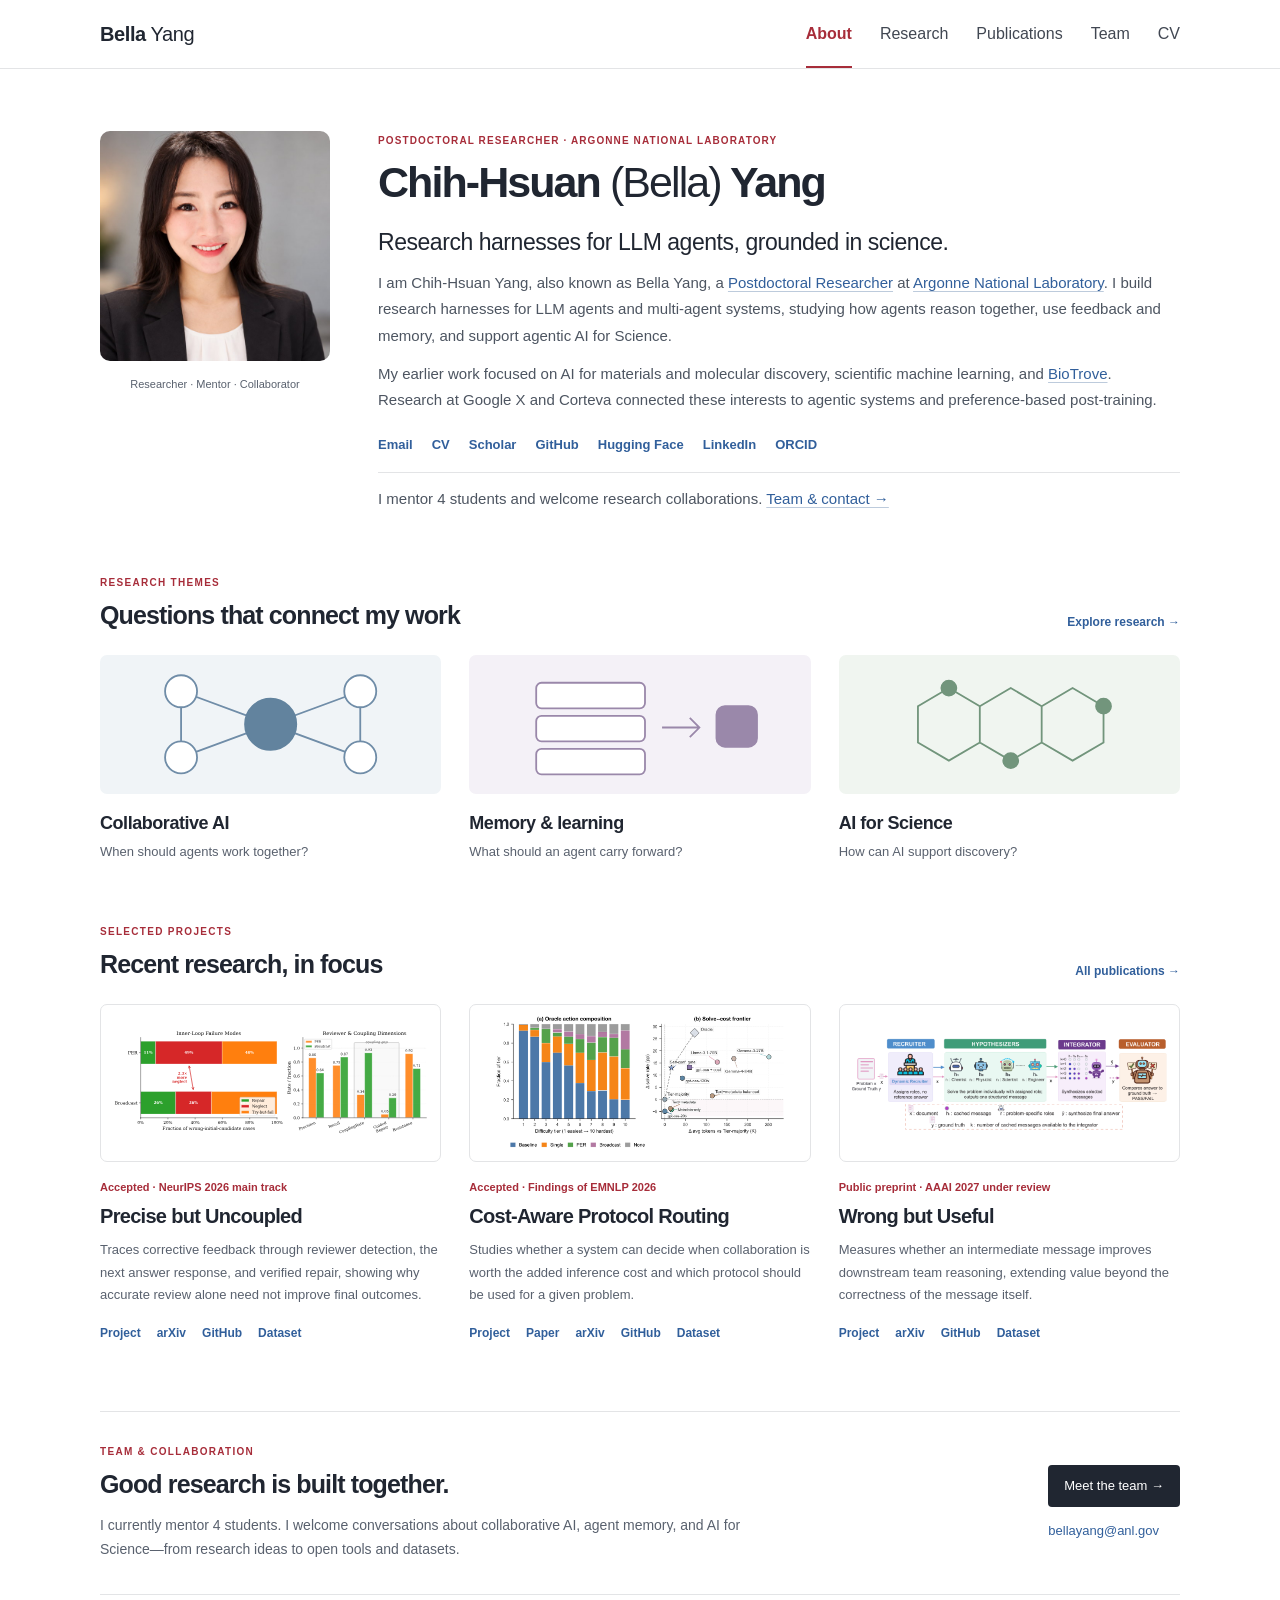
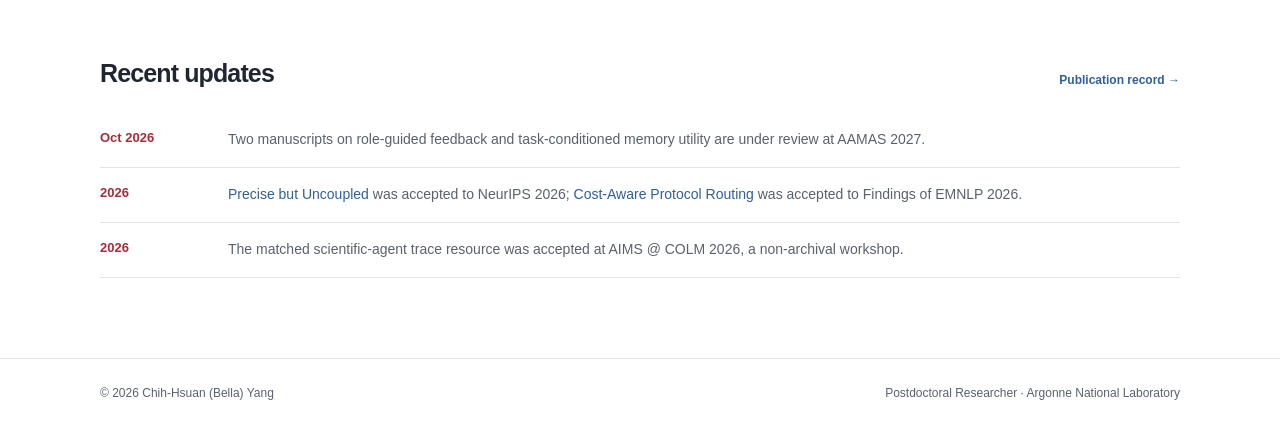
==== commit be338e34: "Publish research identity and AgentsSci initiative refresh" ====
--- a/index.html
+++ b/index.html
@@ -1,2 +1,2 @@
-<!DOCTYPE html><html lang="en"><head><meta charSet="utf-8"/><meta name="viewport" content="width=device-width, initial-scale=1"/><link rel="stylesheet" href="/assets/site.css"/><title>Bella Yang (Chih-Hsuan Yang) | Argonne National Laboratory</title><meta name="description" content="Bella Yang (Chih-Hsuan Yang) is a Postdoctoral Researcher at Argonne National Laboratory studying multi-agent reasoning, agent memory, LLM post-training, and AI for Science. Explore her publications, research projects, and CV."/><meta name="application-name" content="Chih-Hsuan (Bella) Yang"/><meta name="keywords" content="Chih-Hsuan Bella Yang,Chih-Hsuan Yang,Bella Yang,Argonne National Laboratory,Argonne,multi-agent systems,AI for Science,agent evaluation,collaborative AI,AI for materials discovery,molecular language models,scientific machine learning,BioTrove,reinforcement learning"/><meta name="author" content="Chih-Hsuan (Bella) Yang"/><link rel="author" href="https://chihhsuan-yang.github.io"/><meta name="creator" content="Chih-Hsuan (Bella) Yang"/><meta name="publisher" content="Chih-Hsuan (Bella) Yang"/><meta name="category" content="Research"/><meta name="robots" content="index, follow"/><meta name="googlebot" content="index, follow, max-image-preview:large, max-snippet:-1, max-video-preview:-1"/><meta property="og:title" content="Bella Yang (Chih-Hsuan Yang) | Argonne National Laboratory"/><meta property="og:description" content="Bella Yang (Chih-Hsuan Yang) is a Postdoctoral Researcher at Argonne National Laboratory studying multi-agent reasoning, agent memory, LLM post-training, and AI for Science. Explore her publications, research projects, and CV."/><meta property="og:url" content="https://chihhsuan-yang.github.io/"/><meta property="og:site_name" content="Chih-Hsuan (Bella) Yang"/><meta property="og:type" content="profile"/><meta property="og:locale" content="en_US"/><meta property="og:image" content="https://chihhsuan-yang.github.io/og.png"/><meta property="og:image:width" content="1200"/><meta property="og:image:height" content="630"/><meta property="og:image:alt" content="Chih-Hsuan (Bella) Yang, Argonne National Laboratory researcher"/><meta name="twitter:card" content="summary_large_image"/><meta name="twitter:title" content="Bella Yang (Chih-Hsuan Yang) | Argonne National Laboratory"/><meta name="twitter:description" content="Bella Yang (Chih-Hsuan Yang) is a Postdoctoral Researcher at Argonne National Laboratory studying multi-agent reasoning, agent memory, LLM post-training, and AI for Science. Explore her publications, research projects, and CV."/><meta name="twitter:image" content="https://chihhsuan-yang.github.io/og.png"/><link rel="canonical" href="https://chihhsuan-yang.github.io/"/><meta name="google-site-verification" content="qrDLqd50NeAtLPjh41xYGkPx66R3m0NOW2qwP1FVAsw"/>
-</head><body><script type="application/ld+json">{"@context":"https://schema.org","@graph":[{"@type":"WebSite","@id":"https://chihhsuan-yang.github.io/#website","url":"https://chihhsuan-yang.github.io","name":"Chih-Hsuan (Bella) Yang","alternateName":["Bella Yang","Chih-Hsuan Yang"],"description":"Bella Yang (Chih-Hsuan Yang) is a Postdoctoral Researcher at Argonne National Laboratory studying multi-agent reasoning, agent memory, LLM post-training, and AI for Science. Explore her publications, research projects, and CV.","inLanguage":"en-US"},{"@type":"ProfilePage","@id":"https://chihhsuan-yang.github.io/#profilepage","url":"https://chihhsuan-yang.github.io","name":"Bella Yang (Chih-Hsuan Yang) | Argonne National Laboratory","isPartOf":{"@id":"https://chihhsuan-yang.github.io/#website"},"dateModified":"2026-10-30","mainEntity":{"@type":"Person","@id":"https://chihhsuan-yang.github.io/#person","name":"Chih-Hsuan (Bella) Yang","alternateName":["Chih-Hsuan Yang","Bella Yang","Bella. CH Yang"],"description":"Bella Yang (Chih-Hsuan Yang) is a Postdoctoral Researcher at Argonne National Laboratory studying multi-agent reasoning, agent memory, LLM post-training, and AI for Science. Explore her publications, research projects, and CV.","url":"https://chihhsuan-yang.github.io","image":"https://chihhsuan-yang.github.io/bella-yang-profile.jpg","jobTitle":"Postdoctoral Researcher","email":"mailto:bellayang@anl.gov","worksFor":{"@type":"Organization","name":"Argonne National Laboratory","url":"https://www.anl.gov/"},"affiliation":{"@type":"Organization","name":"Argonne National Laboratory","url":"https://www.anl.gov/"},"alumniOf":[{"@type":"CollegeOrUniversity","name":"Iowa State University","url":"https://www.iastate.edu/"},{"@type":"CollegeOrUniversity","name":"National Taiwan University","url":"https://www.ntu.edu.tw/english/"}],"sameAs":["https://scholar.google.com/citations?user=s7RDC3YAAAAJ","https://orcid.org/0000-0003-4841-1135","https://github.com/ChihHsuan-Yang","https://www.linkedin.com/in/chih-hsuan-yang-isu/","https://huggingface.co/ChihHsuan-Yang"],"subjectOf":{"@type":"WebPage","url":"https://intro-hpc-bootcamp.alcf.anl.gov/program/program-details/facilitators-and-speakers"},"knowsAbout":["Multi-agent systems","AI for Science","Agent evaluation","Collaborative AI","Multi-agent reasoning","Materials discovery","Molecular language models","Scientific machine learning","AI for biodiversity","Agent memory","Skill learning","LLM post-training"]}}]}</script><a class="skip-link" href="#main">Skip to content</a><header class="site-header"><div class="header-inner"><a href="/" class="site-name" aria-label="Bella Yang, homepage"><strong>Bella</strong> Yang</a><nav class="site-nav" aria-label="Main navigation"><a class="active" href="/" aria-current="page">About</a><a href="/projects/">Research</a><a href="/publications/">Publications</a><a href="/team/">Team</a><a href="/cv/">CV</a></nav></div><div class="accent-rule" aria-hidden="true"></div></header><main class="content-shell portfolio-home" id="main"><section class="identity-grid" id="about-heading" aria-labelledby="profile-name"><div class="identity-portrait"><img src="/bella-yang-profile.jpg" alt="Portrait of Chih-Hsuan (Bella) Yang" width="600" height="600" fetchPriority="high"/><span>Researcher · Mentor · Collaborator</span></div><div class="identity-copy"><p class="page-eyebrow">Postdoctoral Researcher<!-- --> · Argonne National Laboratory</p><h1 id="profile-name">Chih-Hsuan <span>(Bella)</span> Yang</h1><p class="identity-mission">Collaborative AI, grounded in science.</p><p>I am Chih-Hsuan Yang, also known as Bella Yang, a <a href="https://intro-hpc-bootcamp.alcf.anl.gov/program/program-details/facilitators-and-speakers">Postdoctoral Researcher</a> at <a href="https://www.anl.gov/">Argonne National Laboratory</a>. I study how AI agents reason together, use feedback, and learn from experience.</p><p>My earlier work focused on AI for materials and molecular discovery, scientific machine learning, and <a href="https://baskargroup.github.io/BioTrove/">BioTrove</a>. Research at Google X and Corteva connected these interests to agentic systems and preference-based post-training.</p><div class="identity-links" id="path-heading" aria-label="Professional links"><a href="mailto:bellayang@anl.gov">Email</a><a href="/cv/">CV</a><a href="https://scholar.google.com/citations?user=s7RDC3YAAAAJ" rel="me noreferrer" target="_blank">Scholar</a><a href="https://github.com/ChihHsuan-Yang" rel="me noreferrer" target="_blank">GitHub</a><a href="https://huggingface.co/ChihHsuan-Yang" rel="me noreferrer" target="_blank">Hugging Face</a><a href="https://www.linkedin.com/in/chih-hsuan-yang-isu/" rel="me noreferrer" target="_blank">LinkedIn</a><a href="https://orcid.org/0000-0003-4841-1135" rel="me noreferrer" target="_blank">ORCID</a></div><p class="identity-mentoring">I mentor <!-- -->4<!-- --> students and welcome research collaborations. <a href="/team/">Team &amp; contact →</a></p></div></section><section class="portfolio-section" id="research-focus-heading" aria-labelledby="themes-heading"><div class="section-title-row"><div><p class="page-eyebrow">Research themes</p><h2 id="themes-heading">Questions that connect my work</h2></div><a class="section-link" href="/projects/">Explore research →</a></div><div class="theme-grid"><a class="theme-card" href="/projects/#collaborative-ai"><svg class="theme-visual theme-visual-agents" viewBox="0 0 320 130" aria-hidden="true" focusable="false"><path d="M76 34L160 65L244 34M76 96L160 65L244 96M76 34V96M244 34V96"></path><circle cx="76" cy="34" r="15"></circle><circle cx="76" cy="96" r="15"></circle><circle cx="244" cy="34" r="15"></circle><circle cx="244" cy="96" r="15"></circle><circle class="theme-node-focus" cx="160" cy="65" r="24"></circle></svg><h3>Collaborative AI</h3><p>When should agents work together?</p></a><a class="theme-card" href="/projects/#memory-learning"><svg class="theme-visual theme-visual-memory" viewBox="0 0 320 130" aria-hidden="true" focusable="false"><rect x="63" y="26" width="102" height="24" rx="5"></rect><rect x="63" y="57" width="102" height="24" rx="5"></rect><rect x="63" y="88" width="102" height="24" rx="5"></rect><path d="M181 68H216M207 59L216 68L207 77"></path><rect class="theme-node-focus" x="232" y="48" width="38" height="38" rx="8"></rect></svg><h3>Memory &amp; learning</h3><p>What should an agent carry forward?</p></a><a class="theme-card" href="/projects/#ai-for-science"><svg class="theme-visual theme-visual-science" viewBox="0 0 320 130" aria-hidden="true" focusable="false"><path d="M103 31L132 48V82L103 99L74 82V48ZM132 48L161 31L190 48V82L161 99L132 82M190 48L219 31L248 48V82L219 99L190 82"></path><circle class="theme-node-focus" cx="103" cy="31" r="7"></circle><circle class="theme-node-focus" cx="161" cy="99" r="7"></circle><circle class="theme-node-focus" cx="248" cy="48" r="7"></circle></svg><h3>AI for Science</h3><p>How can AI support discovery?</p></a></div></section><section class="portfolio-section" aria-labelledby="selected-work-heading"><div class="section-title-row"><div><p class="page-eyebrow">Selected projects</p><h2 id="selected-work-heading">Recent research, in focus</h2></div><a class="section-link" href="/publications/">All publications →</a></div><div class="work-gallery"><article class="work-card"><a class="work-image" href="https://chihhsuan-yang.github.io/NeurIPS26_Precise-but-Uncoupled/" aria-label="Precise but Uncoupled project page"><img src="/research/critique.svg" alt="Original project figure comparing reviewer precision, critique uptake, and repair across collaboration protocols." width="600" height="250" loading="lazy"/></a><p class="work-status">Accepted · NeurIPS 2026 main track</p><h3><a href="https://chihhsuan-yang.github.io/NeurIPS26_Precise-but-Uncoupled/">Precise but Uncoupled</a></h3><p class="work-description">Separates reviewer precision from critique uptake to explain why technically correct feedback may still fail to improve a solver’s reasoning.</p><div class="resource-links" aria-label="Precise but Uncoupled resources"><a href="https://chihhsuan-yang.github.io/NeurIPS26_Precise-but-Uncoupled/" target="_blank" rel="noreferrer">Project</a><a href="https://arxiv.org/abs/2607.15388" target="_blank" rel="noreferrer">arXiv</a><a href="https://github.com/ChihHsuan-Yang/NeurIPS26_Precise-but-Uncoupled" target="_blank" rel="noreferrer">GitHub</a><a href="https://huggingface.co/datasets/AgentsSci/NeurIPS26_Precise-but-Uncoupled" target="_blank" rel="noreferrer">Dataset</a></div></article><article class="work-card"><a class="work-image" href="https://chihhsuan-yang.github.io/EMNLP_Cost-Aware-Protocol-Routing/" aria-label="Cost-Aware Protocol Routing project page"><img src="/research/routing.png" alt="Original protocol-routing figure showing oracle labels by difficulty and the solve–cost frontier." width="600" height="250" loading="lazy"/></a><p class="work-status">Accepted · Findings of EMNLP 2026</p><h3><a href="https://chihhsuan-yang.github.io/EMNLP_Cost-Aware-Protocol-Routing/">Cost-Aware Protocol Routing</a></h3><p class="work-description">Studies whether a system can decide when collaboration is worth the added inference cost and which protocol should be used for a given problem.</p><div class="resource-links" aria-label="Cost-Aware Protocol Routing resources"><a href="https://chihhsuan-yang.github.io/EMNLP_Cost-Aware-Protocol-Routing/" target="_blank" rel="noreferrer">Project</a><a href="https://arxiv.org/abs/2608.14927" target="_blank" rel="noreferrer">arXiv</a><a href="https://github.com/ChihHsuan-Yang/EMNLP_Cost-Aware-Protocol-Routing" target="_blank" rel="noreferrer">GitHub</a><a href="https://huggingface.co/datasets/AgentsSci/EMNLP_Cost-Aware-Protocol-Routing" target="_blank" rel="noreferrer">Dataset</a></div></article><article class="work-card"><a class="work-image" href="https://chihhsuan-yang.github.io/AAAI_Wrong-but-Useful/" aria-label="Wrong but Useful project page"><img src="/research/trajectory.png" alt="DHD protocol with a recruiter, independent hypothesizers, an integrator, and an evaluator." width="600" height="250" loading="lazy"/></a><p class="work-status">Public preprint · AAAI 2027 under review</p><h3><a href="https://chihhsuan-yang.github.io/AAAI_Wrong-but-Useful/">Wrong but Useful</a></h3><p class="work-description">Measures whether an intermediate message improves downstream team reasoning, extending value beyond the correctness of the message itself.</p><div class="resource-links" aria-label="Wrong but Useful resources"><a href="https://chihhsuan-yang.github.io/AAAI_Wrong-but-Useful/" target="_blank" rel="noreferrer">Project</a><a href="https://arxiv.org/abs/2608.14375" target="_blank" rel="noreferrer">arXiv</a><a href="https://github.com/ChihHsuan-Yang/AAAI_Wrong-but-Useful" target="_blank" rel="noreferrer">GitHub</a><a href="https://huggingface.co/datasets/AgentsSci/AAAI_Wrong-but-Useful" target="_blank" rel="noreferrer">Dataset</a></div></article></div></section><section class="portfolio-section home-team" id="collaboration-heading" aria-labelledby="home-team-heading"><div><p class="page-eyebrow">Team &amp; collaboration</p><h2 id="home-team-heading">Good research is built together.</h2><p>I currently mentor <!-- -->4<!-- --> students. I welcome conversations about collaborative AI, agent memory, and AI for Science—from research ideas to open tools and datasets.</p></div><div class="home-team-actions"><a class="primary-link" href="/team/">Meet the team →</a><a href="mailto:bellayang@anl.gov">bellayang@anl.gov</a></div></section><section class="portfolio-section portfolio-news" aria-labelledby="news-heading"><div class="section-title-row"><h2 id="news-heading">Recent updates</h2><a class="section-link" href="/publications/">Publication record →</a></div><div class="news-list"><article><time dateTime="2026-10">Oct 2026</time><p>Two manuscripts on role-guided feedback and task-conditioned memory utility are under review at AAMAS 2027.</p></article><article><time dateTime="2026">2026</time><p><a href="https://chihhsuan-yang.github.io/NeurIPS26_Precise-but-Uncoupled/">Precise but Uncoupled</a> was accepted to NeurIPS 2026; <a href="https://chihhsuan-yang.github.io/EMNLP_Cost-Aware-Protocol-Routing/">Cost-Aware Protocol Routing</a> was accepted to Findings of EMNLP 2026.</p></article><article><time dateTime="2026">2026</time><p>The matched scientific-agent trace resource was accepted at AIMS @ COLM 2026, a non-archival workshop.</p></article></div></section></main><footer class="site-footer"><div class="footer-inner"><span>© 2026 <!-- -->Chih-Hsuan (Bella) Yang</span><span>Postdoctoral Researcher<!-- --> · <!-- -->Argonne National Laboratory</span></div></footer></body></html>+<!DOCTYPE html><html lang="en"><head><meta charSet="utf-8"/><meta name="viewport" content="width=device-width, initial-scale=1"/><link rel="stylesheet" href="/assets/site.css"/><title>Bella Yang (Chih-Hsuan Yang) | Argonne National Laboratory</title><meta name="description" content="Bella Yang (Chih-Hsuan Yang) is a Postdoctoral Researcher at Argonne National Laboratory building research harnesses for LLM agents and studying multi-agent systems, agent memory, LLM post-training, and agentic AI for Science. Explore her publications, research projects, and CV."/><meta name="application-name" content="Chih-Hsuan (Bella) Yang"/><meta name="keywords" content="Chih-Hsuan Bella Yang,Chih-Hsuan Yang,Bella Yang,Argonne National Laboratory,Argonne,multi-agent systems,AI for Science,agent evaluation,collaborative AI,AI for materials discovery,molecular language models,scientific machine learning,BioTrove,reinforcement learning"/><meta name="author" content="Chih-Hsuan (Bella) Yang"/><link rel="author" href="https://chihhsuan-yang.github.io"/><meta name="creator" content="Chih-Hsuan (Bella) Yang"/><meta name="publisher" content="Chih-Hsuan (Bella) Yang"/><meta name="category" content="Research"/><meta name="robots" content="index, follow"/><meta name="googlebot" content="index, follow, max-image-preview:large, max-snippet:-1, max-video-preview:-1"/><meta property="og:title" content="Bella Yang (Chih-Hsuan Yang) | Argonne National Laboratory"/><meta property="og:description" content="Bella Yang (Chih-Hsuan Yang) is a Postdoctoral Researcher at Argonne National Laboratory building research harnesses for LLM agents and studying multi-agent systems, agent memory, LLM post-training, and agentic AI for Science. Explore her publications, research projects, and CV."/><meta property="og:url" content="https://chihhsuan-yang.github.io/"/><meta property="og:site_name" content="Chih-Hsuan (Bella) Yang"/><meta property="og:type" content="profile"/><meta property="og:locale" content="en_US"/><meta property="og:image" content="https://chihhsuan-yang.github.io/og.png"/><meta property="og:image:width" content="1200"/><meta property="og:image:height" content="630"/><meta property="og:image:alt" content="Chih-Hsuan (Bella) Yang, Argonne National Laboratory researcher"/><meta name="twitter:card" content="summary_large_image"/><meta name="twitter:title" content="Bella Yang (Chih-Hsuan Yang) | Argonne National Laboratory"/><meta name="twitter:description" content="Bella Yang (Chih-Hsuan Yang) is a Postdoctoral Researcher at Argonne National Laboratory building research harnesses for LLM agents and studying multi-agent systems, agent memory, LLM post-training, and agentic AI for Science. Explore her publications, research projects, and CV."/><meta name="twitter:image" content="https://chihhsuan-yang.github.io/og.png"/><link rel="canonical" href="https://chihhsuan-yang.github.io/"/><meta name="google-site-verification" content="qrDLqd50NeAtLPjh41xYGkPx66R3m0NOW2qwP1FVAsw"/>
+</head><body><script type="application/ld+json">{"@context":"https://schema.org","@graph":[{"@type":"WebSite","@id":"https://chihhsuan-yang.github.io/#website","url":"https://chihhsuan-yang.github.io","name":"Chih-Hsuan (Bella) Yang","alternateName":["Bella Yang","Chih-Hsuan Yang"],"description":"Bella Yang (Chih-Hsuan Yang) is a Postdoctoral Researcher at Argonne National Laboratory building research harnesses for LLM agents and studying multi-agent systems, agent memory, LLM post-training, and agentic AI for Science. Explore her publications, research projects, and CV.","inLanguage":"en-US"},{"@type":"ProfilePage","@id":"https://chihhsuan-yang.github.io/#profilepage","url":"https://chihhsuan-yang.github.io","name":"Bella Yang (Chih-Hsuan Yang) | Argonne National Laboratory","isPartOf":{"@id":"https://chihhsuan-yang.github.io/#website"},"dateModified":"2026-10-31","mainEntity":{"@type":"Person","@id":"https://chihhsuan-yang.github.io/#person","name":"Chih-Hsuan (Bella) Yang","alternateName":["Chih-Hsuan Yang","Bella Yang","Bella. CH Yang"],"description":"Bella Yang (Chih-Hsuan Yang) is a Postdoctoral Researcher at Argonne National Laboratory building research harnesses for LLM agents and studying multi-agent systems, agent memory, LLM post-training, and agentic AI for Science. Explore her publications, research projects, and CV.","url":"https://chihhsuan-yang.github.io","image":"https://chihhsuan-yang.github.io/bella-yang-profile.jpg","jobTitle":"Postdoctoral Researcher","email":"mailto:bellayang@anl.gov","worksFor":{"@type":"Organization","name":"Argonne National Laboratory","url":"https://www.anl.gov/"},"affiliation":{"@type":"Organization","name":"Argonne National Laboratory","url":"https://www.anl.gov/"},"alumniOf":[{"@type":"CollegeOrUniversity","name":"Iowa State University","url":"https://www.iastate.edu/"},{"@type":"CollegeOrUniversity","name":"National Taiwan University","url":"https://www.ntu.edu.tw/english/"}],"sameAs":["https://scholar.google.com/citations?user=s7RDC3YAAAAJ","https://orcid.org/0000-0003-4841-1135","https://github.com/ChihHsuan-Yang","https://www.linkedin.com/in/chih-hsuan-yang-isu/","https://huggingface.co/ChihHsuan-Yang"],"subjectOf":{"@type":"WebPage","url":"https://intro-hpc-bootcamp.alcf.anl.gov/program/program-details/facilitators-and-speakers"},"knowsAbout":["Research harnesses","LLM agents","Large language models","Multi-agent systems","Agentic AI for Science","AI for Science","Agent evaluation","Collaborative AI","Multi-agent reasoning","Materials discovery","Molecular language models","Scientific machine learning","AI for biodiversity","Agent memory","Skill learning","LLM post-training"]}}]}</script><a class="skip-link" href="#main">Skip to content</a><header class="site-header"><div class="header-inner"><a href="/" class="site-name" aria-label="Bella Yang, homepage"><strong>Bella</strong> Yang</a><nav class="site-nav" aria-label="Main navigation"><a class="active" href="/" aria-current="page">About</a><a href="/projects/">Research</a><a href="/publications/">Publications</a><a href="/team/">Team</a><a href="/cv/">CV</a></nav></div><div class="accent-rule" aria-hidden="true"></div></header><main class="content-shell portfolio-home" id="main"><section class="identity-grid" id="about-heading" aria-labelledby="profile-name"><div class="identity-portrait"><img src="/bella-yang-profile.jpg" alt="Portrait of Chih-Hsuan (Bella) Yang" width="600" height="600" fetchPriority="high"/><span>Researcher · Mentor · Collaborator</span></div><div class="identity-copy"><p class="page-eyebrow">Postdoctoral Researcher<!-- --> · Argonne National Laboratory</p><h1 id="profile-name">Chih-Hsuan <span>(Bella)</span> Yang</h1><p class="identity-mission">Research harnesses for LLM agents, grounded in science.</p><p>I am Chih-Hsuan Yang, also known as Bella Yang, a <a href="https://intro-hpc-bootcamp.alcf.anl.gov/program/program-details/facilitators-and-speakers">Postdoctoral Researcher</a> at <a href="https://www.anl.gov/">Argonne National Laboratory</a>. I build research harnesses for LLM agents and multi-agent systems, studying how agents reason together, use feedback and memory, and support agentic AI for Science.</p><p>My earlier work focused on AI for materials and molecular discovery, scientific machine learning, and <a href="https://baskargroup.github.io/BioTrove/">BioTrove</a>. Research at Google X and Corteva connected these interests to agentic systems and preference-based post-training.</p><div class="identity-links" id="path-heading" aria-label="Professional links"><a href="mailto:bellayang@anl.gov">Email</a><a href="/cv/">CV</a><a href="https://scholar.google.com/citations?user=s7RDC3YAAAAJ" rel="me noreferrer" target="_blank">Scholar</a><a href="https://github.com/ChihHsuan-Yang" rel="me noreferrer" target="_blank">GitHub</a><a href="https://huggingface.co/ChihHsuan-Yang" rel="me noreferrer" target="_blank">Hugging Face</a><a href="https://www.linkedin.com/in/chih-hsuan-yang-isu/" rel="me noreferrer" target="_blank">LinkedIn</a><a href="https://orcid.org/0000-0003-4841-1135" rel="me noreferrer" target="_blank">ORCID</a></div><p class="identity-mentoring">I mentor <!-- -->4<!-- --> students and welcome research collaborations. <a href="/team/">Team &amp; contact →</a></p></div></section><section class="portfolio-section" id="research-focus-heading" aria-labelledby="themes-heading"><div class="section-title-row"><div><p class="page-eyebrow">Research themes</p><h2 id="themes-heading">Questions that connect my work</h2></div><a class="section-link" href="/projects/">Explore research →</a></div><div class="theme-grid"><a class="theme-card" href="/projects/#collaborative-ai"><svg class="theme-visual theme-visual-agents" viewBox="0 0 320 130" aria-hidden="true" focusable="false"><path d="M76 34L160 65L244 34M76 96L160 65L244 96M76 34V96M244 34V96"></path><circle cx="76" cy="34" r="15"></circle><circle cx="76" cy="96" r="15"></circle><circle cx="244" cy="34" r="15"></circle><circle cx="244" cy="96" r="15"></circle><circle class="theme-node-focus" cx="160" cy="65" r="24"></circle></svg><h3>Collaborative AI</h3><p>When should agents work together?</p></a><a class="theme-card" href="/projects/#memory-learning"><svg class="theme-visual theme-visual-memory" viewBox="0 0 320 130" aria-hidden="true" focusable="false"><rect x="63" y="26" width="102" height="24" rx="5"></rect><rect x="63" y="57" width="102" height="24" rx="5"></rect><rect x="63" y="88" width="102" height="24" rx="5"></rect><path d="M181 68H216M207 59L216 68L207 77"></path><rect class="theme-node-focus" x="232" y="48" width="38" height="38" rx="8"></rect></svg><h3>Memory &amp; learning</h3><p>What should an agent carry forward?</p></a><a class="theme-card" href="/projects/#ai-for-science"><svg class="theme-visual theme-visual-science" viewBox="0 0 320 130" aria-hidden="true" focusable="false"><path d="M103 31L132 48V82L103 99L74 82V48ZM132 48L161 31L190 48V82L161 99L132 82M190 48L219 31L248 48V82L219 99L190 82"></path><circle class="theme-node-focus" cx="103" cy="31" r="7"></circle><circle class="theme-node-focus" cx="161" cy="99" r="7"></circle><circle class="theme-node-focus" cx="248" cy="48" r="7"></circle></svg><h3>AI for Science</h3><p>How can AI support discovery?</p></a></div></section><section class="portfolio-section" aria-labelledby="selected-work-heading"><div class="section-title-row"><div><p class="page-eyebrow">Selected projects</p><h2 id="selected-work-heading">Recent research, in focus</h2></div><a class="section-link" href="/publications/">All publications →</a></div><div class="work-gallery"><article class="work-card"><a class="work-image" href="https://chihhsuan-yang.github.io/NeurIPS26_Precise-but-Uncoupled/" aria-label="Precise but Uncoupled project page"><img src="/research/critique.svg" alt="Original project figure comparing reviewer precision, critique uptake, and repair across collaboration protocols." width="600" height="250" loading="lazy"/></a><p class="work-status">Accepted · NeurIPS 2026 main track</p><h3><a href="https://chihhsuan-yang.github.io/NeurIPS26_Precise-but-Uncoupled/">Precise but Uncoupled</a></h3><p class="work-description">Traces corrective feedback through reviewer detection, the next answer response, and verified repair, showing why accurate review alone need not improve final outcomes.</p><div class="resource-links" aria-label="Precise but Uncoupled resources"><a href="https://chihhsuan-yang.github.io/NeurIPS26_Precise-but-Uncoupled/" target="_blank" rel="noreferrer">Project</a><a href="https://arxiv.org/abs/2607.15388" target="_blank" rel="noreferrer">arXiv</a><a href="https://github.com/ChihHsuan-Yang/NeurIPS26_Precise-but-Uncoupled" target="_blank" rel="noreferrer">GitHub</a><a href="https://huggingface.co/datasets/AgentsSci/NeurIPS26_Precise-but-Uncoupled" target="_blank" rel="noreferrer">Dataset</a></div></article><article class="work-card"><a class="work-image" href="https://chihhsuan-yang.github.io/EMNLP_Cost-Aware-Protocol-Routing/" aria-label="Cost-Aware Protocol Routing project page"><img src="/research/routing.png" alt="Original protocol-routing figure showing oracle labels by difficulty and the solve–cost frontier." width="600" height="250" loading="lazy"/></a><p class="work-status">Accepted · Findings of EMNLP 2026</p><h3><a href="https://chihhsuan-yang.github.io/EMNLP_Cost-Aware-Protocol-Routing/">Cost-Aware Protocol Routing</a></h3><p class="work-description">Studies whether a system can decide when collaboration is worth the added inference cost and which protocol should be used for a given problem.</p><div class="resource-links" aria-label="Cost-Aware Protocol Routing resources"><a href="https://chihhsuan-yang.github.io/EMNLP_Cost-Aware-Protocol-Routing/" target="_blank" rel="noreferrer">Project</a><a href="https://aclanthology.org/2026.findings-emnlp.1275/" target="_blank" rel="noreferrer">Paper</a><a href="https://arxiv.org/abs/2608.14927" target="_blank" rel="noreferrer">arXiv</a><a href="https://github.com/ChihHsuan-Yang/EMNLP_Cost-Aware-Protocol-Routing" target="_blank" rel="noreferrer">GitHub</a><a href="https://huggingface.co/datasets/AgentsSci/EMNLP_Cost-Aware-Protocol-Routing" target="_blank" rel="noreferrer">Dataset</a></div></article><article class="work-card"><a class="work-image" href="https://chihhsuan-yang.github.io/AAAI_Wrong-but-Useful/" aria-label="Wrong but Useful project page"><img src="/research/trajectory.png" alt="DHD protocol with a recruiter, independent hypothesizers, an integrator, and an evaluator." width="600" height="250" loading="lazy"/></a><p class="work-status">Public preprint · AAAI 2027 under review</p><h3><a href="https://chihhsuan-yang.github.io/AAAI_Wrong-but-Useful/">Wrong but Useful</a></h3><p class="work-description">Measures whether an intermediate message improves downstream team reasoning, extending value beyond the correctness of the message itself.</p><div class="resource-links" aria-label="Wrong but Useful resources"><a href="https://chihhsuan-yang.github.io/AAAI_Wrong-but-Useful/" target="_blank" rel="noreferrer">Project</a><a href="https://arxiv.org/abs/2608.14375" target="_blank" rel="noreferrer">arXiv</a><a href="https://github.com/ChihHsuan-Yang/AAAI_Wrong-but-Useful" target="_blank" rel="noreferrer">GitHub</a><a href="https://huggingface.co/datasets/AgentsSci/AAAI_Wrong-but-Useful" target="_blank" rel="noreferrer">Dataset</a></div></article></div></section><section class="portfolio-section home-team" id="collaboration-heading" aria-labelledby="home-team-heading"><div><p class="page-eyebrow">Team &amp; collaboration</p><h2 id="home-team-heading">Good research is built together.</h2><p>I currently mentor <!-- -->4<!-- --> students. I welcome conversations about collaborative AI, agent memory, and AI for Science—from research ideas to open tools and datasets.</p></div><div class="home-team-actions"><a class="primary-link" href="/team/">Meet the team →</a><a href="mailto:bellayang@anl.gov">bellayang@anl.gov</a></div></section><section class="portfolio-section portfolio-news" aria-labelledby="news-heading"><div class="section-title-row"><h2 id="news-heading">Recent updates</h2><a class="section-link" href="/publications/">Publication record →</a></div><div class="news-list"><article><time dateTime="2026-10">Oct 2026</time><p>Two manuscripts on role-guided feedback and task-conditioned memory utility are under review at AAMAS 2027.</p></article><article><time dateTime="2026">2026</time><p><a href="https://chihhsuan-yang.github.io/NeurIPS26_Precise-but-Uncoupled/">Precise but Uncoupled</a> was accepted to NeurIPS 2026; <a href="https://chihhsuan-yang.github.io/EMNLP_Cost-Aware-Protocol-Routing/">Cost-Aware Protocol Routing</a> was accepted to Findings of EMNLP 2026.</p></article><article><time dateTime="2026">2026</time><p>The matched scientific-agent trace resource was accepted at AIMS @ COLM 2026, a non-archival workshop.</p></article></div></section></main><footer class="site-footer"><div class="footer-inner"><span>© 2026 <!-- -->Chih-Hsuan (Bella) Yang</span><span>Postdoctoral Researcher<!-- --> · <!-- -->Argonne National Laboratory</span></div></footer></body></html>
--- a/assets/site.css
+++ b/assets/site.css
@@ -1,2 +1,2 @@
 /*! tailwindcss v4.2.1 | MIT License | https://tailwindcss.com */
-@layer properties{@supports (((-webkit-hyphens:none)) and (not (margin-trim:inline))) or ((-moz-orient:inline) and (not (color:rgb(from red r g b)))){*,:before,:after{--tw-rotate-x:initial;--tw-rotate-y:initial;--tw-rotate-z:initial;--tw-skew-x:initial;--tw-skew-y:initial}::backdrop{--tw-rotate-x:initial;--tw-rotate-y:initial;--tw-rotate-z:initial;--tw-skew-x:initial;--tw-skew-y:initial}}}@layer theme{:root,:host{--font-sans:ui-sans-serif, system-ui, sans-serif, "Apple Color Emoji", "Segoe UI Emoji", "Segoe UI Symbol", "Noto Color Emoji";--font-mono:ui-monospace, SFMono-Regular, Menlo, Monaco, Consolas, "Liberation Mono", "Courier New", monospace;--spacing:.25rem;--default-font-family:var(--font-sans);--default-mono-font-family:var(--font-mono)}}@layer base{*,:after,:before{box-sizing:border-box;border:0 solid;margin:0;padding:0}::backdrop{box-sizing:border-box;border:0 solid;margin:0;padding:0}::file-selector-button{box-sizing:border-box;border:0 solid;margin:0;padding:0}html,:host{-webkit-text-size-adjust:100%;tab-size:4;line-height:1.5;font-family:var(--default-font-family,ui-sans-serif, system-ui, sans-serif, "Apple Color Emoji", "Segoe UI Emoji", "Segoe UI Symbol", "Noto Color Emoji");font-feature-settings:var(--default-font-feature-settings,normal);font-variation-settings:var(--default-font-variation-settings,normal);-webkit-tap-highlight-color:transparent}hr{height:0;color:inherit;border-top-width:1px}abbr:where([title]){-webkit-text-decoration:underline dotted;text-decoration:underline dotted}h1,h2,h3,h4,h5,h6{font-size:inherit;font-weight:inherit}a{color:inherit;-webkit-text-decoration:inherit;-webkit-text-decoration:inherit;-webkit-text-decoration:inherit;-webkit-text-decoration:inherit;text-decoration:inherit}b,strong{font-weight:bolder}code,kbd,samp,pre{font-family:var(--default-mono-font-family,ui-monospace, SFMono-Regular, Menlo, Monaco, Consolas, "Liberation Mono", "Courier New", monospace);font-feature-settings:var(--default-mono-font-feature-settings,normal);font-variation-settings:var(--default-mono-font-variation-settings,normal);font-size:1em}small{font-size:80%}sub,sup{vertical-align:baseline;font-size:75%;line-height:0;position:relative}sub{bottom:-.25em}sup{top:-.5em}table{text-indent:0;border-color:inherit;border-collapse:collapse}:-moz-focusring{outline:auto}progress{vertical-align:baseline}summary{display:list-item}ol,ul,menu{list-style:none}img,svg,video,canvas,audio,iframe,embed,object{vertical-align:middle;display:block}img,video{max-width:100%;height:auto}button,input,select,optgroup,textarea{font:inherit;font-feature-settings:inherit;font-variation-settings:inherit;letter-spacing:inherit;color:inherit;opacity:1;background-color:#0000;border-radius:0}::file-selector-button{font:inherit;font-feature-settings:inherit;font-variation-settings:inherit;letter-spacing:inherit;color:inherit;opacity:1;background-color:#0000;border-radius:0}:where(select:is([multiple],[size])) optgroup{font-weight:bolder}:where(select:is([multiple],[size])) optgroup option{padding-inline-start:20px}::file-selector-button{margin-inline-end:4px}::placeholder{opacity:1}@supports (not ((-webkit-appearance:-apple-pay-button))) or (contain-intrinsic-size:1px){::placeholder{color:currentColor}@supports (color:color-mix(in lab, red, red)){::placeholder{color:color-mix(in oklab, currentcolor 50%, transparent)}}}textarea{resize:vertical}::-webkit-search-decoration{-webkit-appearance:none}::-webkit-date-and-time-value{min-height:1lh;text-align:inherit}::-webkit-datetime-edit{display:inline-flex}::-webkit-datetime-edit-fields-wrapper{padding:0}::-webkit-datetime-edit{padding-block:0}::-webkit-datetime-edit-year-field{padding-block:0}::-webkit-datetime-edit-month-field{padding-block:0}::-webkit-datetime-edit-day-field{padding-block:0}::-webkit-datetime-edit-hour-field{padding-block:0}::-webkit-datetime-edit-minute-field{padding-block:0}::-webkit-datetime-edit-second-field{padding-block:0}::-webkit-datetime-edit-millisecond-field{padding-block:0}::-webkit-datetime-edit-meridiem-field{padding-block:0}::-webkit-calendar-picker-indicator{line-height:1}:-moz-ui-invalid{box-shadow:none}button,input:where([type=button],[type=reset],[type=submit]){-webkit-appearance:button;appearance:button}::file-selector-button{-webkit-appearance:button;appearance:button}::-webkit-inner-spin-button{height:auto}::-webkit-outer-spin-button{height:auto}[hidden]:where(:not([hidden=until-found])){display:none!important}}@layer components;@layer utilities{.visible{visibility:visible}.absolute{position:absolute}.static{position:static}.start{inset-inline-start:var(--spacing)}.table{display:table}.transform{transform:var(--tw-rotate-x,) var(--tw-rotate-y,) var(--tw-rotate-z,) var(--tw-skew-x,) var(--tw-skew-y,)}}:root{--background:#fff;--surface:#fff;--ink:#202631;--muted:#59616e;--accent:#a72d3a;--accent-dark:#81222d;--soft-accent:#f5e9ea;--line:#e3e4e6;--soft:#f4f5f6;--blue:#315f9b;--shadow:0 3px 14px #1c232c17;--content:min(1080px, calc(100vw - 64px))}*{box-sizing:border-box}html{scroll-behavior:smooth;min-height:100%;scroll-padding-top:96px}body{background:var(--background);min-height:100%;color:var(--ink);-webkit-font-smoothing:antialiased;margin:0;font-family:Inter,ui-sans-serif,-apple-system,BlinkMacSystemFont,Segoe UI,sans-serif}body::selection{background:var(--soft-accent);color:var(--accent-dark)}a{color:inherit;text-decoration:none}a:focus-visible{outline:2px solid var(--accent);outline-offset:4px}.skip-link{z-index:100;background:var(--ink);color:#fff;padding:9px 13px;position:fixed;top:8px;left:8px;transform:translateY(-150%)}.skip-link:focus{transform:translateY(0)}.content-shell,.header-inner,.footer-inner{width:var(--content);margin-left:auto;margin-right:auto}.site-header{z-index:40;border-bottom:1px solid var(--line);-webkit-backdrop-filter:blur(14px);backdrop-filter:blur(14px);background:#fffffff5;position:sticky;top:0}.header-inner{justify-content:space-between;align-items:center;gap:30px;min-height:68px;display:flex}.site-name{letter-spacing:-.02em;flex:none;font-size:20px}.site-name strong{font-weight:800}.site-nav{align-self:stretch;align-items:stretch;gap:28px;display:flex}.site-nav a{color:#414752;align-items:center;font-family:inherit;font-size:16px;display:flex;position:relative}.site-nav a:after{background:var(--accent);content:"";height:2px;transition:transform .16s;position:absolute;bottom:0;left:0;right:0;transform:scaleX(0)}.site-nav a:hover,.site-nav a.active{color:var(--accent)}.site-nav a.active{font-weight:700}.site-nav a:hover:after,.site-nav a.active:after{transform:scaleX(1)}.accent-rule{display:none}.about-page{padding-top:44px;padding-bottom:90px}.profile-intro{text-align:center;flex-direction:column;align-items:center;display:flex}.profile-photo{object-fit:cover;object-position:50% 56%;border:7px solid #fff;border-radius:50%;width:250px;height:250px;box-shadow:0 2px 13px #1c232c2e}.profile-intro h1{letter-spacing:-.045em;margin:24px 0 0;font-size:clamp(34px,5vw,50px);font-weight:780;line-height:1.05}.profile-role{color:var(--muted);letter-spacing:.02em;margin:17px 0 0;font-size:17px}.profile-role a{color:var(--blue);font-weight:650}.profile-role a:hover{color:var(--accent);text-decoration:underline}.profile-field{color:var(--muted);margin:6px 0 0;font-size:17px}.profile-links{flex-wrap:wrap;justify-content:center;gap:9px;margin-top:22px;display:flex}.profile-links a,.project-links a,.publication-actions a{color:var(--blue);background:#fff;border:1px solid #cfd2d6;border-radius:3px;padding:6px 10px;font-size:12px;font-weight:700;transition:border-color .16s,background .16s,color .16s}.profile-links a:hover,.project-links a:hover,.publication-actions a:hover{border-color:var(--accent);background:var(--accent);color:#fff}.academic-prose{max-width:820px;margin:48px auto 0;font-family:Georgia,Times New Roman,serif;font-size:18px;line-height:1.68}.academic-prose h2,.home-section h2{letter-spacing:-.025em;margin:0 0 18px;font-family:Inter,ui-sans-serif,sans-serif;font-size:27px;font-weight:450}.academic-prose p{text-align:justify;margin:0 0 18px}.academic-prose a,.section-link,.cv-card a{color:var(--accent)}.academic-prose a:hover,.section-link:hover,.cv-card a:hover{text-decoration:underline}.home-section{max-width:820px;margin:58px auto 0}.selected-work-grid{grid-template-columns:repeat(3,minmax(0,1fr));gap:16px;margin-top:22px;display:grid}.selected-work-card{border:1px solid var(--line);border-top:2px solid var(--accent);background:var(--surface);border-radius:3px;flex-direction:column;padding:20px;display:flex}.selected-work-card .selected-work-status{color:var(--accent-dark);margin:0 0 12px;font-size:12px;font-weight:750;line-height:1.5}.selected-work-card h3{letter-spacing:-.02em;margin:0 0 12px;font-size:20px;font-weight:550;line-height:1.3}.selected-work-card>p:not(.selected-work-status){color:var(--muted);margin:0 0 20px;font-family:Georgia,Times New Roman,serif;font-size:15px;line-height:1.55}.selected-work-card>.section-link{align-self:flex-start;margin-top:auto}.section-title-row{border-bottom:1px solid var(--line);justify-content:space-between;align-items:baseline;gap:22px;display:flex}.section-title-row h2{margin-bottom:12px}.section-link{flex:none;font-size:13px;font-weight:700}.focus-list{gap:0;display:grid}.focus-item{border-bottom:1px solid var(--line);grid-template-columns:54px 1fr;gap:20px;padding:24px 0;display:grid}.focus-number{color:var(--accent);font-family:Georgia,Times New Roman,serif;font-size:14px;font-style:italic}.focus-item h3{margin:0 0 8px;font-size:18px;font-weight:700}.focus-item p{color:var(--muted);margin:0;font-family:Georgia,Times New Roman,serif;font-size:16px;line-height:1.55}.news-list article{border-bottom:1px solid var(--line);grid-template-columns:104px 1fr;gap:24px;padding:18px 0;display:grid}.news-list time{color:var(--accent);font-size:13px;font-weight:700}.news-list p{margin:0;font-family:Georgia,Times New Roman,serif;font-size:16px;line-height:1.55}.path-grid{border:1px solid var(--line);background:var(--line);grid-template-columns:repeat(3,1fr);gap:1px;margin-top:20px;display:grid}.path-grid article{background:#fff;min-height:142px;padding:20px}.path-grid time{color:var(--accent);font-size:11px;font-weight:800}.path-grid h3{margin:22px 0 5px;font-size:16px}.path-grid p,.education-summary{color:var(--muted);margin:0;font-family:Georgia,Times New Roman,serif;font-size:14px;line-height:1.5}.education-summary{border:1px solid var(--line);border-top:0;padding:16px 18px}.collaboration-callout{border-left:4px solid var(--accent);background:var(--soft);padding:26px 30px}.collaboration-callout h2{margin-bottom:12px}.collaboration-callout>p:not(.page-eyebrow){color:#424a55;margin:0;font-family:Georgia,Times New Roman,serif;font-size:16px;line-height:1.6}.collaboration-callout>a{color:var(--accent);margin-top:16px;font-size:13px;font-weight:750;display:inline-block}.inner-page{min-height:calc(100vh - 150px);padding-top:44px;padding-bottom:90px}.page-header{max-width:780px;margin-bottom:42px}.page-eyebrow{color:var(--accent);letter-spacing:.16em;text-transform:uppercase;margin:0 0 9px;font-size:12px;font-weight:800}.page-header h1,.page-title-row h1{letter-spacing:-.045em;margin:0;font-size:clamp(42px,6vw,60px);font-weight:350;line-height:1}.page-header>p:not(.page-eyebrow):not(.page-updated){color:#4d5561;max-width:720px;margin:22px 0 0;font-family:Georgia,Times New Roman,serif;font-size:18px;line-height:1.62}.page-updated{color:var(--muted);margin:18px 0 0;font-size:13px;line-height:1.5}.section-jump-links{border-top:1px solid var(--line);border-bottom:1px solid var(--line);flex-wrap:wrap;gap:10px 22px;margin:0 0 38px;padding:15px 0;display:flex}.section-jump-links a{color:var(--blue);font-size:14px;font-weight:650;line-height:1.5}.section-jump-links a:hover{color:var(--accent);text-decoration:underline}.section-jump-links a span{color:var(--muted);margin-left:4px;font-size:12px;font-weight:500}.page-title-row{justify-content:space-between;align-items:end;gap:24px;margin-bottom:32px;display:flex}.download-placeholder{color:var(--muted);border:1px dashed #c9cbd0;border-radius:4px;padding:10px 12px;font-size:12px}.page-profile-links{gap:18px;margin-top:19px;font-size:13px;font-weight:700;display:flex}.page-profile-links a{color:var(--accent)}.cv-card{border:1px solid var(--line);background:var(--surface);box-shadow:var(--shadow);border-radius:5px;margin-bottom:18px;padding:26px 30px 30px}.cv-card h2{color:var(--accent);letter-spacing:-.025em;margin:0 0 22px;font-size:26px;font-weight:430}.info-table{margin:0}.info-table>div{grid-template-columns:175px 1fr;gap:18px;padding:7px 0;display:grid}.info-table dt{text-align:right;font-family:Georgia,Times New Roman,serif;font-weight:700}.info-table dd{margin:0;font-family:Georgia,Times New Roman,serif}.inline-profile-links{flex-wrap:wrap;gap:6px 18px;display:flex}.cv-timeline,.education-list{margin:0;padding:0;list-style:none}.cv-timeline li,.education-list li{border-top:1px solid var(--line);grid-template-columns:175px 1fr;gap:24px;padding:19px 0;display:grid}.cv-timeline li:first-child,.education-list li:first-child{border-top:0}.timeline-period,.education-year{color:var(--accent);text-align:right;font-size:13px;font-weight:800}.cv-timeline h3,.education-list h3{margin:-3px 0 4px;font-size:16px}.cv-timeline p,.education-list p{color:#4f5762;margin:8px 0 0;font-family:Georgia,Times New Roman,serif;font-size:15px;line-height:1.55}.cv-timeline .timeline-organization,.education-list p{color:var(--ink);margin-top:0}.timeline-organization span{color:var(--muted)}.dissertation-note{border-top:1px solid var(--line);grid-template-columns:175px 1fr;gap:24px;margin-top:12px;padding-top:20px;display:grid}.dissertation-note span{color:var(--muted);text-align:right;text-transform:uppercase;font-size:12px;font-weight:800}.dissertation-note strong{font-family:Georgia,Times New Roman,serif;font-size:15px;font-weight:600;line-height:1.5}.cv-heading-row{justify-content:space-between;align-items:baseline;gap:20px;display:flex}.cv-heading-row>a{flex:none;font-size:13px;font-weight:700}.cv-topic-list,.cv-publication-list{margin:0;padding:0;list-style:none}.cv-topic-list li{border-top:1px solid var(--line);grid-template-columns:190px 1fr;gap:24px;padding:13px 0;display:grid}.cv-topic-list li:first-child{border-top:0}.cv-topic-list strong{font-size:14px}.cv-topic-list span{color:#4f5762;font-family:Georgia,Times New Roman,serif;font-size:15px;line-height:1.55}.cv-publication-list li{border-top:1px solid var(--line);grid-template-columns:64px 1fr;gap:16px;padding:15px 0;display:grid}.cv-publication-list li:first-child{border-top:0}.cv-year{background:var(--accent);color:#fff;text-align:center;border-radius:2px;align-self:start;padding:4px 7px;font-size:11px;font-weight:800}.cv-publication-list a,.cv-publication-title{margin:0;font-family:Georgia,Times New Roman,serif;font-size:16px;line-height:1.45;display:block}.cv-publication-list div>span{color:var(--muted);margin-top:5px;font-family:Georgia,Times New Roman,serif;font-size:13px;font-style:italic;display:block}.cv-publication-list div>.cv-publication-status{color:#3f4c60;font-family:Inter,ui-sans-serif,sans-serif;font-size:12px;font-style:normal;font-weight:700}.cv-section-intro{color:var(--muted);margin:-8px 0 15px;font-family:Georgia,Times New Roman,serif;font-size:15px;line-height:1.5}.cv-note p{max-width:720px;color:var(--muted);margin:0;font-family:Georgia,Times New Roman,serif;line-height:1.6}.map-earlier-work{border-top:1px solid #d6d8dc;flex-wrap:wrap;align-items:center;gap:8px;margin-top:18px;padding-top:18px;display:flex}.map-earlier-work span{color:var(--muted);letter-spacing:.09em;text-transform:uppercase;margin-right:6px;font-size:12px;font-weight:800}.map-earlier-work a{border:1px solid var(--line);color:#404852;background:#fff;border-radius:3px;padding:7px 9px;font-size:12px}.map-earlier-work a:hover{border-color:var(--accent);color:var(--accent)}.research-map{border:1px solid var(--line);background:linear-gradient(135deg, #315f9b0f, transparent 56%), var(--soft);border-radius:7px;margin:36px 0 62px;padding:28px}.map-heading-row{justify-content:space-between;align-items:end;gap:30px;margin-bottom:25px;display:flex}.map-heading-row span{color:var(--blue);letter-spacing:.15em;text-transform:uppercase;font-size:12px;font-weight:800}.map-heading-row h2{margin:6px 0 0;font-size:24px;font-weight:450}.map-heading-row p{color:var(--muted);margin:0 0 4px;font-size:13px}.map-root{background:#fff;border:1px solid #a72d3a59;border-radius:6px;flex-direction:column;justify-content:center;align-items:center;max-width:480px;min-height:72px;margin:0 auto 24px;display:flex}.map-root small{color:var(--accent);letter-spacing:.1em;text-transform:uppercase;font-size:12px;font-weight:800}.map-root strong{margin-top:7px;font-size:17px}.map-branches{grid-template-columns:repeat(3,1fr);gap:12px;padding-top:18px;display:grid;position:relative}.map-branches:before{content:"";background:#d6d8dc;height:1px;position:absolute;top:0;left:14%;right:14%}.map-branches>div{border:1px solid var(--line);border-top:3px solid var(--blue);background:#fff;border-radius:5px;min-height:130px;padding:14px}.map-branches>div:nth-child(2){border-top-color:#7c4aa8}.map-branches>div:nth-child(3){border-top-color:#d27a20}.map-branches h3{letter-spacing:.07em;text-transform:uppercase;margin:0 0 9px;font-size:12px}.map-branches a{border:1px solid var(--line);color:#404852;border-radius:3px;margin-top:7px;padding:8px;font-size:13px;line-height:1.4;display:block}.map-branches a:hover{border-color:var(--accent);color:var(--accent)}.project-list{border-top:1px solid var(--line)}.project-era+.project-era{margin-top:74px}.project-era-heading{margin-bottom:18px}.project-era-heading h2{letter-spacing:-.03em;margin:0;font-size:31px;font-weight:430}.project-section{border-bottom:1px solid var(--line);grid-template-columns:120px 1fr;gap:38px;padding:52px 0;display:grid}.project-index{flex-direction:column;align-items:flex-start;display:flex}.project-index span{color:var(--accent);font-family:Georgia,Times New Roman,serif;font-size:28px;font-style:italic}.project-index small{color:var(--muted);letter-spacing:.1em;text-transform:uppercase;margin-top:7px;font-size:12px;font-weight:800}.project-subtitle{color:var(--accent);margin:0 0 8px;font-size:13px;font-weight:700}.project-status{color:#344d70;background:#f0f4f9;border:1px solid #d4dce7;border-radius:3px;margin-top:13px;padding:5px 9px;font-size:12px;font-weight:650;line-height:1.4;display:inline-block}.project-copy h3{letter-spacing:-.035em;margin:0;font-size:clamp(28px,4vw,38px);font-weight:420}.project-copy>p:not(.project-subtitle){color:#424a55;max-width:730px;margin:18px 0 0;font-family:Georgia,Times New Roman,serif;font-size:17px;line-height:1.62}.project-tags{flex-wrap:wrap;gap:7px;margin:22px 0 0;padding:0;list-style:none;display:flex}.project-tags li{background:var(--soft);color:var(--muted);border-radius:999px;padding:5px 9px;font-size:12px;font-weight:700}.project-links,.publication-actions{flex-wrap:wrap;gap:7px;margin-top:22px;display:flex}.publication-page-header{margin-bottom:38px}.publication-section+.publication-section{margin-top:56px}.publication-section-header{margin-bottom:24px}.publication-section-header h2{letter-spacing:-.025em;margin:0;font-size:27px;font-weight:450}.publication-section-header p{max-width:740px;color:var(--muted);margin:10px 0 0;font-family:Georgia,Times New Roman,serif;font-size:16px;line-height:1.55}.publication-groups{border-top:1px solid var(--ink)}.publication-group{border-bottom:1px solid var(--line);grid-template-columns:100px 1fr;gap:34px;padding:38px 0 6px;display:grid}.publication-year-heading{color:var(--accent);margin:0;font-family:Georgia,Times New Roman,serif;font-size:22px;font-style:italic;font-weight:400}.publication-entry{grid-template-columns:78px 1fr;gap:24px;padding:0 0 38px;display:grid}.venue-column{flex-direction:column;align-items:flex-start;gap:8px;display:flex}.venue-badge{background:var(--accent);color:#fff;text-align:center;border-radius:2px;min-width:62px;padding:4px 7px;font-family:Georgia,Times New Roman,serif;font-size:12px;font-weight:700;box-shadow:0 2px 5px #1c232c2e}.publication-year{color:var(--muted);padding-left:8px;font-size:12px}.publication-details h3{letter-spacing:-.015em;margin:-3px 0 8px;font-size:19px;font-weight:500;line-height:1.4}.publication-details h3 a:hover{color:var(--accent)}.author-list,.venue-line,.publication-summary{margin:0;font-family:Georgia,Times New Roman,serif}.author-list{font-size:15px;line-height:1.5}.venue-line{margin-top:5px;font-size:15px;font-style:italic;line-height:1.45}.publication-summary{color:var(--muted);margin-top:10px;font-size:15px;line-height:1.52}.publication-status{color:#344d70;margin:10px 0 0;font-size:13px;font-weight:700;line-height:1.45}.publication-contribution,.publication-note{color:var(--muted);margin:7px 0 0;font-family:Georgia,Times New Roman,serif;font-size:14px;line-height:1.5}.publication-contribution{color:#414a57}.publication-actions{margin-top:13px}.publication-actions a{color:var(--blue);background:#fff;border:1px solid #cbd3de;border-radius:2px;padding:5px 9px;font-family:Georgia,Times New Roman,serif;font-size:13px;font-weight:600}.site-footer{border-top:1px solid var(--line);background:#fff}.footer-inner{min-height:68px;color:var(--muted);justify-content:space-between;align-items:center;gap:24px;font-family:Georgia,Times New Roman,serif;font-size:12px;display:flex}@media (max-width:720px){:root{--content:min(100% - 28px, 600px)}html{scroll-padding-top:118px}.header-inner{flex-direction:column;justify-content:center;align-items:flex-start;gap:12px;min-height:102px;padding:12px 0 10px}.site-nav{justify-content:space-between;align-self:auto;gap:0;width:100%}.site-nav a{padding:6px 0;font-size:14px}.accent-rule{background:var(--accent)}.about-page,.inner-page{padding-top:32px;padding-bottom:64px}.profile-photo{width:210px;height:210px}.academic-prose{margin-top:40px;font-size:17px}.academic-prose p{text-align:left}.page-title-row{flex-direction:column;align-items:flex-start}.info-table>div,.cv-topic-list li,.cv-timeline li,.education-list li,.dissertation-note{grid-template-columns:1fr;gap:5px}.info-table dt,.timeline-period,.education-year,.dissertation-note span{text-align:left}.path-grid,.selected-work-grid{grid-template-columns:1fr}.cv-card{padding:22px 20px 24px}.map-heading-row{flex-direction:column;align-items:flex-start;gap:8px}.map-branches{grid-template-columns:1fr}.map-branches:before{display:none}.project-section,.publication-group{grid-template-columns:1fr;gap:18px}.project-section{padding:38px 0}.project-index{flex-direction:row;align-items:baseline;gap:12px}.publication-entry{grid-template-columns:62px 1fr;gap:15px}.publication-year-heading{border-bottom:1px solid var(--line);padding-bottom:4px}.footer-inner{flex-direction:column;justify-content:center;align-items:flex-start;gap:5px;padding:16px 0}}@media (max-width:440px){.site-name{font-size:18px}.site-nav a{font-size:13px}.profile-photo{width:190px;height:190px}.profile-intro h1{font-size:35px}.section-title-row{flex-direction:column;align-items:flex-start;gap:0;padding-bottom:10px}.focus-item{grid-template-columns:34px 1fr;gap:12px}.news-list article{grid-template-columns:1fr;gap:6px}.research-map{padding:20px 16px}.publication-entry{grid-template-columns:1fr}.venue-column{flex-direction:row;align-items:center}}@media (prefers-reduced-motion:reduce){html{scroll-behavior:auto}*,:before,:after{transition-duration:.01ms!important}}.portfolio-home{padding-top:62px;padding-bottom:80px}.identity-grid{grid-template-columns:230px minmax(0,1fr);align-items:start;gap:48px;display:grid}.identity-portrait img{border-radius:10px;width:100%;height:auto;display:block}.identity-portrait span{color:var(--muted);text-align:center;margin-top:15px;font-size:11px;display:block}.identity-copy .page-eyebrow{letter-spacing:.11em;margin-top:2px;font-size:10px}.identity-copy h1{letter-spacing:-.045em;margin:10px 0 18px;font-size:clamp(32px,3.6vw,43px);font-weight:650;line-height:1.16}.identity-copy h1 span{font-weight:400}.identity-copy p:not(.page-eyebrow){color:#4d5561;margin:12px 0 0;font-size:15px;line-height:1.75}.identity-copy p.identity-mission{color:var(--ink);letter-spacing:-.02em;font-size:23px;font-weight:450;line-height:1.4}.identity-copy p a,.research-entry-copy>p a,.research-theme-heading p a,.research-contact a{color:var(--blue);text-underline-offset:3px;-webkit-text-decoration:underline #bdcbdc;text-decoration:underline #bdcbdc}.identity-links,.resource-links,.team-research-links{flex-wrap:wrap;align-items:center;gap:5px 19px;display:flex}.identity-links{margin-top:15px}.identity-links a,.resource-links a,.team-research-links a{min-height:32px;color:var(--blue);align-items:center;font-size:13px;font-weight:600;display:inline-flex}.identity-copy .identity-mentoring{border-top:1px solid var(--line);margin-top:17px;padding-top:13px;font-size:13px}.portfolio-section{margin-top:62px}.portfolio-section h2,.team-page h2,.research-contact h2{letter-spacing:-.035em;margin:0;font-size:25px;font-weight:550;line-height:1.3}.portfolio-section .section-title-row{border:0;align-items:end;margin-bottom:24px}.portfolio-section .section-title-row h2{margin:0}.portfolio-section .page-eyebrow,.team-page .page-eyebrow{letter-spacing:.13em;font-size:10px}.section-link{color:var(--blue);font-size:12px;font-weight:550}.theme-grid,.work-gallery,.team-area-grid{grid-template-columns:repeat(3,minmax(0,1fr));gap:28px;display:grid}.theme-card{display:block}.theme-visual{fill:#fff;stroke:#708da8;stroke-width:1.7px;background:#f0f4f7;border-radius:7px;width:100%;height:auto;display:block}.theme-visual path{fill:none}.theme-visual .theme-node-focus{fill:#62839e;stroke:#62839e}.theme-visual-memory{stroke:#9a88aa;background:#f4f1f7}.theme-visual-memory .theme-node-focus{fill:#9a88aa;stroke:#9a88aa}.theme-visual-science{stroke:#72957c;background:#f0f5f0}.theme-visual-science .theme-node-focus{fill:#72957c;stroke:#72957c}.theme-card h3{letter-spacing:-.025em;margin:16px 0 5px;font-size:18px;font-weight:600}.theme-card p{color:var(--muted);margin:0;font-size:13px;line-height:1.55}.theme-card:hover h3,.work-card h3 a:hover,.resource-links a:hover,.identity-links a:hover,.section-link:hover,.team-research-links a:hover{color:var(--accent);text-underline-offset:4px;text-decoration:underline}.work-card{min-width:0}.work-image{border:1px solid var(--line);background:#fff;border-radius:7px;align-items:center;height:158px;padding:10px;display:flex}.work-image img,.research-entry-image img{object-fit:contain;width:100%;height:100%;display:block}.work-status{color:var(--accent);margin:17px 0 7px;font-size:11px;font-weight:600;line-height:1.5}.work-card h3{letter-spacing:-.035em;margin:0;font-size:20px;font-weight:600;line-height:1.3}.work-description{color:var(--muted);margin:10px 0;font-size:13px;line-height:1.75}.resource-links{gap:0 16px;margin-top:10px}.resource-links a{font-size:12px}.home-team{border-top:1px solid var(--line);border-bottom:1px solid var(--line);grid-template-columns:minmax(0,1fr) auto;align-items:center;gap:40px;padding:32px 0;display:grid}.home-team p:not(.page-eyebrow){max-width:650px;color:var(--muted);margin:12px 0 0;font-size:14px;line-height:1.75}.home-team-actions,.team-contact-actions{flex-direction:column;align-items:flex-start;gap:14px;display:flex}.home-team-actions a{color:var(--blue);font-size:13px}.home-team-actions .primary-link{background:var(--ink);color:#fff;border-radius:4px;padding:11px 16px}.portfolio-news .news-list article{padding:15px 0}.portfolio-news .news-list p{color:var(--muted);font-family:inherit;font-size:14px;line-height:1.7}.portfolio-news a:not(.section-link){color:var(--blue)}.inner-page{padding-top:54px}.page-header h1,.page-title-row h1{font-size:48px;font-weight:550;line-height:1.1}.page-header>p:not(.page-eyebrow):not(.page-updated){font-family:inherit;font-size:16px;line-height:1.75}.research-era-label{color:var(--muted);letter-spacing:.12em;text-transform:uppercase;margin:36px 0 24px;font-size:11px;font-weight:650}.research-theme-section{margin-bottom:64px}.research-theme-heading{border-bottom:1px solid var(--line);align-items:center;gap:26px;padding-bottom:24px;display:flex}.research-theme-heading .theme-visual{flex:none;width:180px}.research-theme-heading h2{letter-spacing:-.035em;margin:0;font-size:29px;font-weight:550}.research-theme-heading p:not(.page-eyebrow){max-width:670px;color:var(--muted);margin:8px 0 0;font-size:14px;line-height:1.65}.research-theme-heading .page-eyebrow{letter-spacing:.09em;font-size:10px}.research-entry{border-bottom:1px solid var(--line);padding:28px 0}.research-entry.has-figure{grid-template-columns:230px minmax(0,1fr);gap:28px;display:grid}.research-entry-image{border:1px solid var(--line);border-radius:5px;align-self:center;height:160px;padding:8px}.research-entry-copy h3{letter-spacing:-.03em;margin:0;font-size:23px;font-weight:550;line-height:1.35}.research-entry-copy .project-subtitle{font-size:11px}.research-entry-copy>p:not(.project-subtitle):not(.research-entry-status){max-width:840px;color:var(--muted);margin:12px 0 0;font-size:14px;line-height:1.75}.research-entry-copy .research-entry-status{color:var(--accent);margin:10px 0 0;font-size:12px;font-weight:600;line-height:1.5}.research-contact{border-top:1px solid var(--line);padding-top:28px}.research-contact p{color:var(--muted);font-size:14px;line-height:1.7}.team-header{max-width:780px;margin-bottom:54px}.team-contact-link{min-height:40px;color:var(--blue);align-items:center;gap:10px;margin-top:14px;font-size:14px;font-weight:600;display:inline-flex}.team-section-heading{justify-content:space-between;align-items:end;gap:24px;display:flex}.team-count{color:var(--muted);margin:0;font-size:12px}.team-count strong{color:var(--ink);margin-right:5px;font-size:30px;font-weight:500}.team-section-intro{max-width:750px;color:var(--muted);margin:18px 0 0;font-size:15px;line-height:1.75}.team-profile-note{border:1px solid var(--line);background:#f8f9fa;border-radius:6px;margin-top:24px;padding:24px 28px}.team-profile-note p{letter-spacing:-.015em;margin:0 0 7px;font-size:17px;font-weight:550}.team-profile-note span{color:var(--muted);font-size:13px;line-height:1.6}.team-collaborators{margin-top:58px}.team-research-links{margin-top:12px}.team-research-links a{gap:7px}.team-area-grid{margin-top:26px}.team-area{border-top:1px solid var(--line);padding-top:18px}.team-area h3{letter-spacing:-.02em;margin:0;font-size:17px;font-weight:550}.team-area p{color:var(--muted);margin:9px 0 0;font-size:13px;line-height:1.7}.team-contact{border-top:1px solid var(--line);grid-template-columns:minmax(0,1.5fr) minmax(0,1fr);gap:54px;margin-top:54px;padding-top:36px;display:grid}.team-contact h2{max-width:480px}.team-contact p:not(.page-eyebrow){color:var(--muted);margin:15px 0 0;font-size:14px;line-height:1.75}.team-contact-actions{justify-content:center;gap:0}.team-contact-actions .team-email{color:var(--blue);letter-spacing:-.02em;font-size:20px;font-weight:500}.team-contact-actions>a:last-child{color:var(--blue);margin-top:14px;font-size:13px}.publication-group{grid-template-columns:70px minmax(0,1fr);gap:24px}.venue-badge{box-shadow:none;color:var(--accent);background:#f2f3f5;font-family:inherit;font-size:10px;line-height:1.6}.publication-entry{gap:20px}.publication-details h3{font-size:18px;font-weight:550}.author-list,.venue-line,.publication-section-header p{font-family:inherit;font-size:13px;line-height:1.65}.author-list strong{color:var(--ink);font-style:normal;font-weight:650}.publication-notes{margin-top:9px}.publication-notes summary{width:fit-content;color:var(--muted);cursor:pointer;padding:4px 0;font-size:12px}.publication-notes summary:focus-visible{outline:2px solid var(--accent);outline-offset:3px}.publication-notes .publication-summary,.publication-notes .publication-contribution,.publication-notes .publication-note{font-family:inherit;font-size:13px;line-height:1.7}.cv-card{box-shadow:none;border-radius:0}.footer-inner{font-family:inherit}@media (max-width:900px){.identity-grid{grid-template-columns:200px minmax(0,1fr);gap:32px}.work-gallery,.theme-grid,.team-area-grid{gap:20px}.home-team{grid-template-columns:1fr;gap:22px}.home-team-actions{flex-direction:row;align-items:center;gap:20px}.research-entry.has-figure{grid-template-columns:190px minmax(0,1fr);gap:22px}}@media (max-width:720px){:root{--content:min(600px, calc(100% - 40px))}.site-nav a{min-height:38px}.portfolio-home,.inner-page{padding-top:34px;padding-bottom:60px}.identity-grid{grid-template-columns:1fr;gap:28px}.identity-portrait{width:170px}.identity-portrait span{display:none}.identity-copy h1{font-size:36px}.identity-copy .identity-mission{font-size:21px}.portfolio-section{margin-top:44px}.portfolio-section .section-title-row{flex-direction:column;align-items:flex-start;gap:12px;padding:0}.portfolio-section h2,.team-page h2,.research-contact h2{font-size:24px}.theme-grid{grid-template-columns:1fr;gap:14px}.theme-card{border-bottom:1px solid var(--line);grid-template-columns:105px minmax(0,1fr);align-items:center;column-gap:18px;padding-bottom:14px;display:grid}.theme-card .theme-visual{grid-row:span 2}.theme-card h3{align-self:end;margin:0 0 4px;font-size:16px}.theme-card p{align-self:start;font-size:12px}.work-gallery,.team-area-grid{grid-template-columns:1fr;gap:30px}.work-image{aspect-ratio:2.15;height:auto}.work-description{font-size:14px}.home-team-actions{flex-direction:column;align-items:flex-start;gap:16px}.page-header h1,.page-title-row h1{font-size:42px}.research-theme-heading{flex-direction:column;align-items:flex-start;gap:18px}.research-theme-heading .theme-visual{width:140px}.research-entry.has-figure{grid-template-columns:1fr;gap:20px}.research-entry-image{aspect-ratio:2.15;height:auto}.research-entry-copy h3{font-size:22px}.team-section-heading{flex-direction:column;align-items:flex-start;gap:12px}.team-profile-note{padding:22px}.team-contact{grid-template-columns:1fr;gap:26px}.publication-group{grid-template-columns:1fr;gap:20px}.publication-entry{grid-template-columns:1fr;gap:12px}.venue-column{flex-direction:row;align-items:center}.publication-year{display:none}}@media print{:root{--content:100%;--background:#fff;--ink:#111;--muted:#444}body{font-size:11pt}.site-header,.accent-rule,.site-footer,.section-jump-links,.skip-link{display:none}.inner-page{min-height:0;padding:0}.page-title-row h1{font-size:32pt}.cv-card{box-shadow:none;border:0;border-radius:0;margin:0 0 18pt;padding:0}.cv-card h2{break-after:avoid;color:#111;margin-bottom:10pt;font-size:17pt}.cv-card a{color:#111}.cv-timeline li,.education-list li,.cv-publication-list li,.publication-entry{break-inside:avoid}.cv-year{color:#111;background:0 0}}@property --tw-rotate-x{syntax:"*";inherits:false}@property --tw-rotate-y{syntax:"*";inherits:false}@property --tw-rotate-z{syntax:"*";inherits:false}@property --tw-skew-x{syntax:"*";inherits:false}@property --tw-skew-y{syntax:"*";inherits:false}
+@layer properties{@supports (((-webkit-hyphens:none)) and (not (margin-trim:inline))) or ((-moz-orient:inline) and (not (color:rgb(from red r g b)))){*,:before,:after{--tw-rotate-x:initial;--tw-rotate-y:initial;--tw-rotate-z:initial;--tw-skew-x:initial;--tw-skew-y:initial}::backdrop{--tw-rotate-x:initial;--tw-rotate-y:initial;--tw-rotate-z:initial;--tw-skew-x:initial;--tw-skew-y:initial}}}@layer theme{:root,:host{--font-sans:ui-sans-serif, system-ui, sans-serif, "Apple Color Emoji", "Segoe UI Emoji", "Segoe UI Symbol", "Noto Color Emoji";--font-mono:ui-monospace, SFMono-Regular, Menlo, Monaco, Consolas, "Liberation Mono", "Courier New", monospace;--spacing:.25rem;--default-font-family:var(--font-sans);--default-mono-font-family:var(--font-mono)}}@layer base{*,:after,:before{box-sizing:border-box;border:0 solid;margin:0;padding:0}::backdrop{box-sizing:border-box;border:0 solid;margin:0;padding:0}::file-selector-button{box-sizing:border-box;border:0 solid;margin:0;padding:0}html,:host{-webkit-text-size-adjust:100%;tab-size:4;line-height:1.5;font-family:var(--default-font-family,ui-sans-serif, system-ui, sans-serif, "Apple Color Emoji", "Segoe UI Emoji", "Segoe UI Symbol", "Noto Color Emoji");font-feature-settings:var(--default-font-feature-settings,normal);font-variation-settings:var(--default-font-variation-settings,normal);-webkit-tap-highlight-color:transparent}hr{height:0;color:inherit;border-top-width:1px}abbr:where([title]){-webkit-text-decoration:underline dotted;text-decoration:underline dotted}h1,h2,h3,h4,h5,h6{font-size:inherit;font-weight:inherit}a{color:inherit;-webkit-text-decoration:inherit;-webkit-text-decoration:inherit;-webkit-text-decoration:inherit;-webkit-text-decoration:inherit;text-decoration:inherit}b,strong{font-weight:bolder}code,kbd,samp,pre{font-family:var(--default-mono-font-family,ui-monospace, SFMono-Regular, Menlo, Monaco, Consolas, "Liberation Mono", "Courier New", monospace);font-feature-settings:var(--default-mono-font-feature-settings,normal);font-variation-settings:var(--default-mono-font-variation-settings,normal);font-size:1em}small{font-size:80%}sub,sup{vertical-align:baseline;font-size:75%;line-height:0;position:relative}sub{bottom:-.25em}sup{top:-.5em}table{text-indent:0;border-color:inherit;border-collapse:collapse}:-moz-focusring{outline:auto}progress{vertical-align:baseline}summary{display:list-item}ol,ul,menu{list-style:none}img,svg,video,canvas,audio,iframe,embed,object{vertical-align:middle;display:block}img,video{max-width:100%;height:auto}button,input,select,optgroup,textarea{font:inherit;font-feature-settings:inherit;font-variation-settings:inherit;letter-spacing:inherit;color:inherit;opacity:1;background-color:#0000;border-radius:0}::file-selector-button{font:inherit;font-feature-settings:inherit;font-variation-settings:inherit;letter-spacing:inherit;color:inherit;opacity:1;background-color:#0000;border-radius:0}:where(select:is([multiple],[size])) optgroup{font-weight:bolder}:where(select:is([multiple],[size])) optgroup option{padding-inline-start:20px}::file-selector-button{margin-inline-end:4px}::placeholder{opacity:1}@supports (not ((-webkit-appearance:-apple-pay-button))) or (contain-intrinsic-size:1px){::placeholder{color:currentColor}@supports (color:color-mix(in lab, red, red)){::placeholder{color:color-mix(in oklab, currentcolor 50%, transparent)}}}textarea{resize:vertical}::-webkit-search-decoration{-webkit-appearance:none}::-webkit-date-and-time-value{min-height:1lh;text-align:inherit}::-webkit-datetime-edit{display:inline-flex}::-webkit-datetime-edit-fields-wrapper{padding:0}::-webkit-datetime-edit{padding-block:0}::-webkit-datetime-edit-year-field{padding-block:0}::-webkit-datetime-edit-month-field{padding-block:0}::-webkit-datetime-edit-day-field{padding-block:0}::-webkit-datetime-edit-hour-field{padding-block:0}::-webkit-datetime-edit-minute-field{padding-block:0}::-webkit-datetime-edit-second-field{padding-block:0}::-webkit-datetime-edit-millisecond-field{padding-block:0}::-webkit-datetime-edit-meridiem-field{padding-block:0}::-webkit-calendar-picker-indicator{line-height:1}:-moz-ui-invalid{box-shadow:none}button,input:where([type=button],[type=reset],[type=submit]){-webkit-appearance:button;appearance:button}::file-selector-button{-webkit-appearance:button;appearance:button}::-webkit-inner-spin-button{height:auto}::-webkit-outer-spin-button{height:auto}[hidden]:where(:not([hidden=until-found])){display:none!important}}@layer components;@layer utilities{.visible{visibility:visible}.absolute{position:absolute}.static{position:static}.start{inset-inline-start:var(--spacing)}.table{display:table}.transform{transform:var(--tw-rotate-x,) var(--tw-rotate-y,) var(--tw-rotate-z,) var(--tw-skew-x,) var(--tw-skew-y,)}.rounded{border-radius:.25rem}}:root{--background:#fff;--surface:#fff;--ink:#202631;--muted:#59616e;--accent:#a72d3a;--accent-dark:#81222d;--soft-accent:#f5e9ea;--line:#e3e4e6;--soft:#f4f5f6;--blue:#315f9b;--shadow:0 3px 14px #1c232c17;--content:min(1080px, calc(100vw - 64px))}*{box-sizing:border-box}html{scroll-behavior:smooth;min-height:100%;scroll-padding-top:96px}body{background:var(--background);min-height:100%;color:var(--ink);-webkit-font-smoothing:antialiased;margin:0;font-family:Inter,ui-sans-serif,-apple-system,BlinkMacSystemFont,Segoe UI,sans-serif}body::selection{background:var(--soft-accent);color:var(--accent-dark)}a{color:inherit;text-decoration:none}a:focus-visible{outline:2px solid var(--accent);outline-offset:4px}.skip-link{z-index:100;background:var(--ink);color:#fff;padding:9px 13px;position:fixed;top:8px;left:8px;transform:translateY(-150%)}.skip-link:focus{transform:translateY(0)}.content-shell,.header-inner,.footer-inner{width:var(--content);margin-left:auto;margin-right:auto}.site-header{z-index:40;border-bottom:1px solid var(--line);-webkit-backdrop-filter:blur(14px);backdrop-filter:blur(14px);background:#fffffff5;position:sticky;top:0}.header-inner{justify-content:space-between;align-items:center;gap:30px;min-height:68px;display:flex}.site-name{letter-spacing:-.02em;flex:none;font-size:20px}.site-name strong{font-weight:800}.site-nav{align-self:stretch;align-items:stretch;gap:28px;display:flex}.site-nav a{color:#414752;align-items:center;font-family:inherit;font-size:16px;display:flex;position:relative}.site-nav a:after{background:var(--accent);content:"";height:2px;transition:transform .16s;position:absolute;bottom:0;left:0;right:0;transform:scaleX(0)}.site-nav a:hover,.site-nav a.active{color:var(--accent)}.site-nav a.active{font-weight:700}.site-nav a:hover:after,.site-nav a.active:after{transform:scaleX(1)}.accent-rule{display:none}.about-page{padding-top:44px;padding-bottom:90px}.profile-intro{text-align:center;flex-direction:column;align-items:center;display:flex}.profile-photo{object-fit:cover;object-position:50% 56%;border:7px solid #fff;border-radius:50%;width:250px;height:250px;box-shadow:0 2px 13px #1c232c2e}.profile-intro h1{letter-spacing:-.045em;margin:24px 0 0;font-size:clamp(34px,5vw,50px);font-weight:780;line-height:1.05}.profile-role{color:var(--muted);letter-spacing:.02em;margin:17px 0 0;font-size:17px}.profile-role a{color:var(--blue);font-weight:650}.profile-role a:hover{color:var(--accent);text-decoration:underline}.profile-field{color:var(--muted);margin:6px 0 0;font-size:17px}.profile-links{flex-wrap:wrap;justify-content:center;gap:9px;margin-top:22px;display:flex}.profile-links a,.project-links a,.publication-actions a{color:var(--blue);background:#fff;border:1px solid #cfd2d6;border-radius:3px;padding:6px 10px;font-size:12px;font-weight:700;transition:border-color .16s,background .16s,color .16s}.profile-links a:hover,.project-links a:hover,.publication-actions a:hover{border-color:var(--accent);background:var(--accent);color:#fff}.academic-prose{max-width:820px;margin:48px auto 0;font-family:Georgia,Times New Roman,serif;font-size:18px;line-height:1.68}.academic-prose h2,.home-section h2{letter-spacing:-.025em;margin:0 0 18px;font-family:Inter,ui-sans-serif,sans-serif;font-size:27px;font-weight:450}.academic-prose p{text-align:justify;margin:0 0 18px}.academic-prose a,.section-link,.cv-card a{color:var(--accent)}.academic-prose a:hover,.section-link:hover,.cv-card a:hover{text-decoration:underline}.home-section{max-width:820px;margin:58px auto 0}.selected-work-grid{grid-template-columns:repeat(3,minmax(0,1fr));gap:16px;margin-top:22px;display:grid}.selected-work-card{border:1px solid var(--line);border-top:2px solid var(--accent);background:var(--surface);border-radius:3px;flex-direction:column;padding:20px;display:flex}.selected-work-card .selected-work-status{color:var(--accent-dark);margin:0 0 12px;font-size:12px;font-weight:750;line-height:1.5}.selected-work-card h3{letter-spacing:-.02em;margin:0 0 12px;font-size:20px;font-weight:550;line-height:1.3}.selected-work-card>p:not(.selected-work-status){color:var(--muted);margin:0 0 20px;font-family:Georgia,Times New Roman,serif;font-size:15px;line-height:1.55}.selected-work-card>.section-link{align-self:flex-start;margin-top:auto}.section-title-row{border-bottom:1px solid var(--line);justify-content:space-between;align-items:baseline;gap:22px;display:flex}.section-title-row h2{margin-bottom:12px}.section-link{flex:none;font-size:13px;font-weight:700}.focus-list{gap:0;display:grid}.focus-item{border-bottom:1px solid var(--line);grid-template-columns:54px 1fr;gap:20px;padding:24px 0;display:grid}.focus-number{color:var(--accent);font-family:Georgia,Times New Roman,serif;font-size:14px;font-style:italic}.focus-item h3{margin:0 0 8px;font-size:18px;font-weight:700}.focus-item p{color:var(--muted);margin:0;font-family:Georgia,Times New Roman,serif;font-size:16px;line-height:1.55}.news-list article{border-bottom:1px solid var(--line);grid-template-columns:104px 1fr;gap:24px;padding:18px 0;display:grid}.news-list time{color:var(--accent);font-size:13px;font-weight:700}.news-list p{margin:0;font-family:Georgia,Times New Roman,serif;font-size:16px;line-height:1.55}.path-grid{border:1px solid var(--line);background:var(--line);grid-template-columns:repeat(3,1fr);gap:1px;margin-top:20px;display:grid}.path-grid article{background:#fff;min-height:142px;padding:20px}.path-grid time{color:var(--accent);font-size:11px;font-weight:800}.path-grid h3{margin:22px 0 5px;font-size:16px}.path-grid p,.education-summary{color:var(--muted);margin:0;font-family:Georgia,Times New Roman,serif;font-size:14px;line-height:1.5}.education-summary{border:1px solid var(--line);border-top:0;padding:16px 18px}.collaboration-callout{border-left:4px solid var(--accent);background:var(--soft);padding:26px 30px}.collaboration-callout h2{margin-bottom:12px}.collaboration-callout>p:not(.page-eyebrow){color:#424a55;margin:0;font-family:Georgia,Times New Roman,serif;font-size:16px;line-height:1.6}.collaboration-callout>a{color:var(--accent);margin-top:16px;font-size:13px;font-weight:750;display:inline-block}.inner-page{min-height:calc(100vh - 150px);padding-top:44px;padding-bottom:90px}.page-header{max-width:780px;margin-bottom:42px}.page-eyebrow{color:var(--accent);letter-spacing:.16em;text-transform:uppercase;margin:0 0 9px;font-size:12px;font-weight:800}.page-header h1,.page-title-row h1{letter-spacing:-.045em;margin:0;font-size:clamp(42px,6vw,60px);font-weight:350;line-height:1}.page-header>p:not(.page-eyebrow):not(.page-updated){color:#4d5561;max-width:720px;margin:22px 0 0;font-family:Georgia,Times New Roman,serif;font-size:18px;line-height:1.62}.page-updated{color:var(--muted);margin:18px 0 0;font-size:13px;line-height:1.5}.section-jump-links{border-top:1px solid var(--line);border-bottom:1px solid var(--line);flex-wrap:wrap;gap:10px 22px;margin:0 0 38px;padding:15px 0;display:flex}.section-jump-links a{color:var(--blue);font-size:14px;font-weight:650;line-height:1.5}.section-jump-links a:hover{color:var(--accent);text-decoration:underline}.section-jump-links a span{color:var(--muted);margin-left:4px;font-size:12px;font-weight:500}.page-title-row{justify-content:space-between;align-items:end;gap:24px;margin-bottom:32px;display:flex}.download-placeholder{color:var(--muted);border:1px dashed #c9cbd0;border-radius:4px;padding:10px 12px;font-size:12px}.page-profile-links{gap:18px;margin-top:19px;font-size:13px;font-weight:700;display:flex}.page-profile-links a{color:var(--accent)}.cv-card{border:1px solid var(--line);background:var(--surface);box-shadow:var(--shadow);border-radius:5px;margin-bottom:18px;padding:26px 30px 30px}.cv-card h2{color:var(--accent);letter-spacing:-.025em;margin:0 0 22px;font-size:26px;font-weight:430}.info-table{margin:0}.info-table>div{grid-template-columns:175px 1fr;gap:18px;padding:7px 0;display:grid}.info-table dt{text-align:right;font-family:Georgia,Times New Roman,serif;font-weight:700}.info-table dd{margin:0;font-family:Georgia,Times New Roman,serif}.inline-profile-links{flex-wrap:wrap;gap:6px 18px;display:flex}.cv-timeline,.education-list{margin:0;padding:0;list-style:none}.cv-timeline li,.education-list li{border-top:1px solid var(--line);grid-template-columns:175px 1fr;gap:24px;padding:19px 0;display:grid}.cv-timeline li:first-child,.education-list li:first-child{border-top:0}.timeline-period,.education-year{color:var(--accent);text-align:right;font-size:13px;font-weight:800}.cv-timeline h3,.education-list h3{margin:-3px 0 4px;font-size:16px}.cv-timeline p,.education-list p{color:#4f5762;margin:8px 0 0;font-family:Georgia,Times New Roman,serif;font-size:15px;line-height:1.55}.cv-timeline .timeline-organization,.education-list p{color:var(--ink);margin-top:0}.timeline-organization span{color:var(--muted)}.dissertation-note{border-top:1px solid var(--line);grid-template-columns:175px 1fr;gap:24px;margin-top:12px;padding-top:20px;display:grid}.dissertation-note span{color:var(--muted);text-align:right;text-transform:uppercase;font-size:12px;font-weight:800}.dissertation-note strong{font-family:Georgia,Times New Roman,serif;font-size:15px;font-weight:600;line-height:1.5}.cv-heading-row{justify-content:space-between;align-items:baseline;gap:20px;display:flex}.cv-heading-row>a{flex:none;font-size:13px;font-weight:700}.cv-topic-list,.cv-publication-list{margin:0;padding:0;list-style:none}.cv-topic-list li{border-top:1px solid var(--line);grid-template-columns:190px 1fr;gap:24px;padding:13px 0;display:grid}.cv-topic-list li:first-child{border-top:0}.cv-topic-list strong{font-size:14px}.cv-topic-list span{color:#4f5762;font-family:Georgia,Times New Roman,serif;font-size:15px;line-height:1.55}.cv-publication-list li{border-top:1px solid var(--line);grid-template-columns:64px 1fr;gap:16px;padding:15px 0;display:grid}.cv-publication-list li:first-child{border-top:0}.cv-year{background:var(--accent);color:#fff;text-align:center;border-radius:2px;align-self:start;padding:4px 7px;font-size:11px;font-weight:800}.cv-publication-list a,.cv-publication-title{margin:0;font-family:Georgia,Times New Roman,serif;font-size:16px;line-height:1.45;display:block}.cv-publication-list div>span{color:var(--muted);margin-top:5px;font-family:Georgia,Times New Roman,serif;font-size:13px;font-style:italic;display:block}.cv-publication-list div>.cv-publication-status{color:#3f4c60;font-family:Inter,ui-sans-serif,sans-serif;font-size:12px;font-style:normal;font-weight:700}.cv-section-intro{color:var(--muted);margin:-8px 0 15px;font-family:Georgia,Times New Roman,serif;font-size:15px;line-height:1.5}.cv-note p{max-width:720px;color:var(--muted);margin:0;font-family:Georgia,Times New Roman,serif;line-height:1.6}.map-earlier-work{border-top:1px solid #d6d8dc;flex-wrap:wrap;align-items:center;gap:8px;margin-top:18px;padding-top:18px;display:flex}.map-earlier-work span{color:var(--muted);letter-spacing:.09em;text-transform:uppercase;margin-right:6px;font-size:12px;font-weight:800}.map-earlier-work a{border:1px solid var(--line);color:#404852;background:#fff;border-radius:3px;padding:7px 9px;font-size:12px}.map-earlier-work a:hover{border-color:var(--accent);color:var(--accent)}.research-map{border:1px solid var(--line);background:linear-gradient(135deg, #315f9b0f, transparent 56%), var(--soft);border-radius:7px;margin:36px 0 62px;padding:28px}.map-heading-row{justify-content:space-between;align-items:end;gap:30px;margin-bottom:25px;display:flex}.map-heading-row span{color:var(--blue);letter-spacing:.15em;text-transform:uppercase;font-size:12px;font-weight:800}.map-heading-row h2{margin:6px 0 0;font-size:24px;font-weight:450}.map-heading-row p{color:var(--muted);margin:0 0 4px;font-size:13px}.map-root{background:#fff;border:1px solid #a72d3a59;border-radius:6px;flex-direction:column;justify-content:center;align-items:center;max-width:480px;min-height:72px;margin:0 auto 24px;display:flex}.map-root small{color:var(--accent);letter-spacing:.1em;text-transform:uppercase;font-size:12px;font-weight:800}.map-root strong{margin-top:7px;font-size:17px}.map-branches{grid-template-columns:repeat(3,1fr);gap:12px;padding-top:18px;display:grid;position:relative}.map-branches:before{content:"";background:#d6d8dc;height:1px;position:absolute;top:0;left:14%;right:14%}.map-branches>div{border:1px solid var(--line);border-top:3px solid var(--blue);background:#fff;border-radius:5px;min-height:130px;padding:14px}.map-branches>div:nth-child(2){border-top-color:#7c4aa8}.map-branches>div:nth-child(3){border-top-color:#d27a20}.map-branches h3{letter-spacing:.07em;text-transform:uppercase;margin:0 0 9px;font-size:12px}.map-branches a{border:1px solid var(--line);color:#404852;border-radius:3px;margin-top:7px;padding:8px;font-size:13px;line-height:1.4;display:block}.map-branches a:hover{border-color:var(--accent);color:var(--accent)}.project-list{border-top:1px solid var(--line)}.project-era+.project-era{margin-top:74px}.project-era-heading{margin-bottom:18px}.project-era-heading h2{letter-spacing:-.03em;margin:0;font-size:31px;font-weight:430}.project-section{border-bottom:1px solid var(--line);grid-template-columns:120px 1fr;gap:38px;padding:52px 0;display:grid}.project-index{flex-direction:column;align-items:flex-start;display:flex}.project-index span{color:var(--accent);font-family:Georgia,Times New Roman,serif;font-size:28px;font-style:italic}.project-index small{color:var(--muted);letter-spacing:.1em;text-transform:uppercase;margin-top:7px;font-size:12px;font-weight:800}.project-subtitle{color:var(--accent);margin:0 0 8px;font-size:13px;font-weight:700}.project-status{color:#344d70;background:#f0f4f9;border:1px solid #d4dce7;border-radius:3px;margin-top:13px;padding:5px 9px;font-size:12px;font-weight:650;line-height:1.4;display:inline-block}.project-copy h3{letter-spacing:-.035em;margin:0;font-size:clamp(28px,4vw,38px);font-weight:420}.project-copy>p:not(.project-subtitle){color:#424a55;max-width:730px;margin:18px 0 0;font-family:Georgia,Times New Roman,serif;font-size:17px;line-height:1.62}.project-tags{flex-wrap:wrap;gap:7px;margin:22px 0 0;padding:0;list-style:none;display:flex}.project-tags li{background:var(--soft);color:var(--muted);border-radius:999px;padding:5px 9px;font-size:12px;font-weight:700}.project-links,.publication-actions{flex-wrap:wrap;gap:7px;margin-top:22px;display:flex}.publication-page-header{margin-bottom:38px}.publication-section+.publication-section{margin-top:56px}.publication-section-header{margin-bottom:24px}.publication-section-header h2{letter-spacing:-.025em;margin:0;font-size:27px;font-weight:450}.publication-section-header p{max-width:740px;color:var(--muted);margin:10px 0 0;font-family:Georgia,Times New Roman,serif;font-size:16px;line-height:1.55}.publication-groups{border-top:1px solid var(--ink)}.publication-group{border-bottom:1px solid var(--line);grid-template-columns:100px 1fr;gap:34px;padding:38px 0 6px;display:grid}.publication-year-heading{color:var(--accent);margin:0;font-family:Georgia,Times New Roman,serif;font-size:22px;font-style:italic;font-weight:400}.publication-entry{grid-template-columns:78px 1fr;gap:24px;padding:0 0 38px;display:grid}.venue-column{flex-direction:column;align-items:flex-start;gap:8px;display:flex}.venue-badge{background:var(--accent);color:#fff;text-align:center;border-radius:2px;min-width:62px;padding:4px 7px;font-family:Georgia,Times New Roman,serif;font-size:12px;font-weight:700;box-shadow:0 2px 5px #1c232c2e}.publication-year{color:var(--muted);padding-left:8px;font-size:12px}.publication-details h3{letter-spacing:-.015em;margin:-3px 0 8px;font-size:19px;font-weight:500;line-height:1.4}.publication-details h3 a:hover{color:var(--accent)}.author-list,.venue-line,.publication-summary{margin:0;font-family:Georgia,Times New Roman,serif}.author-list{font-size:15px;line-height:1.5}.venue-line{margin-top:5px;font-size:15px;font-style:italic;line-height:1.45}.publication-summary{color:var(--muted);margin-top:10px;font-size:15px;line-height:1.52}.publication-status{color:#344d70;margin:10px 0 0;font-size:13px;font-weight:700;line-height:1.45}.publication-contribution,.publication-note{color:var(--muted);margin:7px 0 0;font-family:Georgia,Times New Roman,serif;font-size:14px;line-height:1.5}.publication-contribution{color:#414a57}.publication-actions{margin-top:13px}.publication-actions a{color:var(--blue);background:#fff;border:1px solid #cbd3de;border-radius:2px;padding:5px 9px;font-family:Georgia,Times New Roman,serif;font-size:13px;font-weight:600}.site-footer{border-top:1px solid var(--line);background:#fff}.footer-inner{min-height:68px;color:var(--muted);justify-content:space-between;align-items:center;gap:24px;font-family:Georgia,Times New Roman,serif;font-size:12px;display:flex}@media (max-width:720px){:root{--content:min(100% - 28px, 600px)}html{scroll-padding-top:118px}.header-inner{flex-direction:column;justify-content:center;align-items:flex-start;gap:12px;min-height:102px;padding:12px 0 10px}.site-nav{justify-content:space-between;align-self:auto;gap:0;width:100%}.site-nav a{padding:6px 0;font-size:14px}.accent-rule{background:var(--accent)}.about-page,.inner-page{padding-top:32px;padding-bottom:64px}.profile-photo{width:210px;height:210px}.academic-prose{margin-top:40px;font-size:17px}.academic-prose p{text-align:left}.page-title-row{flex-direction:column;align-items:flex-start}.info-table>div,.cv-topic-list li,.cv-timeline li,.education-list li,.dissertation-note{grid-template-columns:1fr;gap:5px}.info-table dt,.timeline-period,.education-year,.dissertation-note span{text-align:left}.path-grid,.selected-work-grid{grid-template-columns:1fr}.cv-card{padding:22px 20px 24px}.map-heading-row{flex-direction:column;align-items:flex-start;gap:8px}.map-branches{grid-template-columns:1fr}.map-branches:before{display:none}.project-section,.publication-group{grid-template-columns:1fr;gap:18px}.project-section{padding:38px 0}.project-index{flex-direction:row;align-items:baseline;gap:12px}.publication-entry{grid-template-columns:62px 1fr;gap:15px}.publication-year-heading{border-bottom:1px solid var(--line);padding-bottom:4px}.footer-inner{flex-direction:column;justify-content:center;align-items:flex-start;gap:5px;padding:16px 0}}@media (max-width:440px){.site-name{font-size:18px}.site-nav a{font-size:13px}.profile-photo{width:190px;height:190px}.profile-intro h1{font-size:35px}.section-title-row{flex-direction:column;align-items:flex-start;gap:0;padding-bottom:10px}.focus-item{grid-template-columns:34px 1fr;gap:12px}.news-list article{grid-template-columns:1fr;gap:6px}.research-map{padding:20px 16px}.publication-entry{grid-template-columns:1fr}.venue-column{flex-direction:row;align-items:center}}@media (prefers-reduced-motion:reduce){html{scroll-behavior:auto}*,:before,:after{transition-duration:.01ms!important}}.portfolio-home{padding-top:62px;padding-bottom:80px}.identity-grid{grid-template-columns:230px minmax(0,1fr);align-items:start;gap:48px;display:grid}.identity-portrait img{border-radius:10px;width:100%;height:auto;display:block}.identity-portrait span{color:var(--muted);text-align:center;margin-top:15px;font-size:11px;display:block}.identity-copy .page-eyebrow{letter-spacing:.11em;margin-top:2px;font-size:10px}.identity-copy h1{letter-spacing:-.045em;margin:10px 0 18px;font-size:clamp(32px,3.6vw,43px);font-weight:650;line-height:1.16}.identity-copy h1 span{font-weight:400}.identity-copy p:not(.page-eyebrow){color:#4d5561;margin:12px 0 0;font-size:15px;line-height:1.75}.identity-copy p.identity-mission{color:var(--ink);letter-spacing:-.02em;font-size:23px;font-weight:450;line-height:1.4}.identity-copy p a,.research-entry-copy>p a,.research-theme-heading p a,.research-contact a{color:var(--blue);text-underline-offset:3px;-webkit-text-decoration:underline #bdcbdc;text-decoration:underline #bdcbdc}.identity-links,.resource-links,.team-research-links{flex-wrap:wrap;align-items:center;gap:5px 19px;display:flex}.identity-links{margin-top:15px}.identity-links a,.resource-links a,.team-research-links a{min-height:32px;color:var(--blue);align-items:center;font-size:13px;font-weight:600;display:inline-flex}.identity-copy .identity-mentoring{border-top:1px solid var(--line);margin-top:17px;padding-top:13px;font-size:13px}.portfolio-section{margin-top:62px}.portfolio-section h2,.team-page h2,.research-contact h2{letter-spacing:-.035em;margin:0;font-size:25px;font-weight:550;line-height:1.3}.portfolio-section .section-title-row{border:0;align-items:end;margin-bottom:24px}.portfolio-section .section-title-row h2{margin:0}.portfolio-section .page-eyebrow,.team-page .page-eyebrow{letter-spacing:.13em;font-size:10px}.section-link{color:var(--blue);font-size:12px;font-weight:550}.theme-grid,.work-gallery,.team-area-grid{grid-template-columns:repeat(3,minmax(0,1fr));gap:28px;display:grid}.theme-card{display:block}.theme-visual{fill:#fff;stroke:#708da8;stroke-width:1.7px;background:#f0f4f7;border-radius:7px;width:100%;height:auto;display:block}.theme-visual path{fill:none}.theme-visual .theme-node-focus{fill:#62839e;stroke:#62839e}.theme-visual-memory{stroke:#9a88aa;background:#f4f1f7}.theme-visual-memory .theme-node-focus{fill:#9a88aa;stroke:#9a88aa}.theme-visual-science{stroke:#72957c;background:#f0f5f0}.theme-visual-science .theme-node-focus{fill:#72957c;stroke:#72957c}.theme-card h3{letter-spacing:-.025em;margin:16px 0 5px;font-size:18px;font-weight:600}.theme-card p{color:var(--muted);margin:0;font-size:13px;line-height:1.55}.theme-card:hover h3,.work-card h3 a:hover,.resource-links a:hover,.identity-links a:hover,.section-link:hover,.team-research-links a:hover{color:var(--accent);text-underline-offset:4px;text-decoration:underline}.work-card{min-width:0}.work-image{border:1px solid var(--line);background:#fff;border-radius:7px;align-items:center;height:158px;padding:10px;display:flex}.work-image img,.research-entry-image img{object-fit:contain;width:100%;height:100%;display:block}.work-status{color:var(--accent);margin:17px 0 7px;font-size:11px;font-weight:600;line-height:1.5}.work-card h3{letter-spacing:-.035em;margin:0;font-size:20px;font-weight:600;line-height:1.3}.work-description{color:var(--muted);margin:10px 0;font-size:13px;line-height:1.75}.resource-links{gap:0 16px;margin-top:10px}.resource-links a{font-size:12px}.home-team{border-top:1px solid var(--line);border-bottom:1px solid var(--line);grid-template-columns:minmax(0,1fr) auto;align-items:center;gap:40px;padding:32px 0;display:grid}.home-team p:not(.page-eyebrow){max-width:650px;color:var(--muted);margin:12px 0 0;font-size:14px;line-height:1.75}.home-team-actions,.team-contact-actions{flex-direction:column;align-items:flex-start;gap:14px;display:flex}.home-team-actions a{color:var(--blue);font-size:13px}.home-team-actions .primary-link{background:var(--ink);color:#fff;border-radius:4px;padding:11px 16px}.portfolio-news .news-list article{padding:15px 0}.portfolio-news .news-list p{color:var(--muted);font-family:inherit;font-size:14px;line-height:1.7}.portfolio-news a:not(.section-link){color:var(--blue)}.inner-page{padding-top:54px}.page-header h1,.page-title-row h1{font-size:48px;font-weight:550;line-height:1.1}.page-header>p:not(.page-eyebrow):not(.page-updated){font-family:inherit;font-size:16px;line-height:1.75}.research-era-label{color:var(--muted);letter-spacing:.12em;text-transform:uppercase;margin:36px 0 24px;font-size:11px;font-weight:650}.research-theme-section{margin-bottom:64px}.research-theme-heading{border-bottom:1px solid var(--line);align-items:center;gap:26px;padding-bottom:24px;display:flex}.research-theme-heading .theme-visual{flex:none;width:180px}.research-theme-heading h2{letter-spacing:-.035em;margin:0;font-size:29px;font-weight:550}.research-theme-heading p:not(.page-eyebrow){max-width:670px;color:var(--muted);margin:8px 0 0;font-size:14px;line-height:1.65}.research-theme-heading .page-eyebrow{letter-spacing:.09em;font-size:10px}.research-entry{border-bottom:1px solid var(--line);padding:28px 0}.research-entry.has-figure{grid-template-columns:230px minmax(0,1fr);gap:28px;display:grid}.research-entry-image{border:1px solid var(--line);border-radius:5px;align-self:center;height:160px;padding:8px}.research-entry-copy h3{letter-spacing:-.03em;margin:0;font-size:23px;font-weight:550;line-height:1.35}.research-entry-copy .project-subtitle{font-size:11px}.research-entry-copy>p:not(.project-subtitle):not(.research-entry-status){max-width:840px;color:var(--muted);margin:12px 0 0;font-size:14px;line-height:1.75}.research-entry-copy .research-entry-status{color:var(--accent);margin:10px 0 0;font-size:12px;font-weight:600;line-height:1.5}.research-contact{border-top:1px solid var(--line);padding-top:28px}.research-contact p{color:var(--muted);font-size:14px;line-height:1.7}.team-header{max-width:780px;margin-bottom:54px}.team-contact-link{min-height:40px;color:var(--blue);align-items:center;gap:10px;margin-top:14px;font-size:14px;font-weight:600;display:inline-flex}.team-section-heading{justify-content:space-between;align-items:end;gap:24px;display:flex}.team-count{color:var(--muted);margin:0;font-size:12px}.team-count strong{color:var(--ink);margin-right:5px;font-size:30px;font-weight:500}.team-section-intro{max-width:750px;color:var(--muted);margin:18px 0 0;font-size:15px;line-height:1.75}.team-profile-note{border:1px solid var(--line);background:#f8f9fa;border-radius:6px;margin-top:24px;padding:24px 28px}.team-profile-note p{letter-spacing:-.015em;margin:0 0 7px;font-size:17px;font-weight:550}.team-profile-note span{color:var(--muted);font-size:13px;line-height:1.6}.team-collaborators{margin-top:58px}.team-research-links{margin-top:12px}.team-research-links a{gap:7px}.team-area-grid{margin-top:26px}.team-area{border-top:1px solid var(--line);padding-top:18px}.team-area h3{letter-spacing:-.02em;margin:0;font-size:17px;font-weight:550}.team-area p{color:var(--muted);margin:9px 0 0;font-size:13px;line-height:1.7}.team-initiative{border-top:1px solid var(--line);grid-template-columns:140px minmax(0,1fr);align-items:center;gap:36px;margin-top:58px;padding-top:36px;display:grid}.team-initiative-mark{justify-content:center;align-items:center;width:140px;height:140px;padding:4px;display:flex}.team-initiative-mark img{object-fit:contain;width:100%;height:100%;display:block}.team-initiative-copy>p:not(.page-eyebrow){max-width:760px;color:var(--muted);margin:12px 0 0;font-size:14px;line-height:1.75}.team-initiative-links{margin-top:12px}.team-contact{border-top:1px solid var(--line);grid-template-columns:minmax(0,1.5fr) minmax(0,1fr);gap:54px;margin-top:54px;padding-top:36px;display:grid}.team-contact h2{max-width:480px}.team-contact p:not(.page-eyebrow){color:var(--muted);margin:15px 0 0;font-size:14px;line-height:1.75}.team-contact-actions{justify-content:center;gap:0}.team-contact-actions .team-email{color:var(--blue);letter-spacing:-.02em;font-size:20px;font-weight:500}.team-contact-actions>a:last-child{color:var(--blue);margin-top:14px;font-size:13px}.publication-group{grid-template-columns:70px minmax(0,1fr);gap:24px}.venue-badge{box-shadow:none;color:var(--accent);background:#f2f3f5;font-family:inherit;font-size:10px;line-height:1.6}.publication-entry{gap:20px}.publication-details h3{font-size:18px;font-weight:550}.author-list,.venue-line,.publication-section-header p{font-family:inherit;font-size:13px;line-height:1.65}.author-list strong{color:var(--ink);font-style:normal;font-weight:650}.publication-notes{margin-top:9px}.publication-notes summary{width:fit-content;color:var(--muted);cursor:pointer;padding:4px 0;font-size:12px}.publication-notes summary:focus-visible{outline:2px solid var(--accent);outline-offset:3px}.publication-notes .publication-summary,.publication-notes .publication-contribution,.publication-notes .publication-note{font-family:inherit;font-size:13px;line-height:1.7}.cv-card{box-shadow:none;border-radius:0}.footer-inner{font-family:inherit}@media (max-width:900px){.identity-grid{grid-template-columns:200px minmax(0,1fr);gap:32px}.work-gallery,.theme-grid,.team-area-grid{gap:20px}.home-team{grid-template-columns:1fr;gap:22px}.home-team-actions{flex-direction:row;align-items:center;gap:20px}.research-entry.has-figure{grid-template-columns:190px minmax(0,1fr);gap:22px}}@media (max-width:720px){:root{--content:min(600px, calc(100% - 40px))}.site-nav a{min-height:38px}.portfolio-home,.inner-page{padding-top:34px;padding-bottom:60px}.identity-grid{grid-template-columns:1fr;gap:28px}.identity-portrait{width:170px}.identity-portrait span{display:none}.identity-copy h1{font-size:36px}.identity-copy .identity-mission{font-size:21px}.portfolio-section{margin-top:44px}.portfolio-section .section-title-row{flex-direction:column;align-items:flex-start;gap:12px;padding:0}.portfolio-section h2,.team-page h2,.research-contact h2{font-size:24px}.theme-grid{grid-template-columns:1fr;gap:14px}.theme-card{border-bottom:1px solid var(--line);grid-template-columns:105px minmax(0,1fr);align-items:center;column-gap:18px;padding-bottom:14px;display:grid}.theme-card .theme-visual{grid-row:span 2}.theme-card h3{align-self:end;margin:0 0 4px;font-size:16px}.theme-card p{align-self:start;font-size:12px}.work-gallery,.team-area-grid{grid-template-columns:1fr;gap:30px}.work-image{aspect-ratio:2.15;height:auto}.work-description{font-size:14px}.home-team-actions{flex-direction:column;align-items:flex-start;gap:16px}.page-header h1,.page-title-row h1{font-size:42px}.research-theme-heading{flex-direction:column;align-items:flex-start;gap:18px}.research-theme-heading .theme-visual{width:140px}.research-entry.has-figure{grid-template-columns:1fr;gap:20px}.research-entry-image{aspect-ratio:2.15;height:auto}.research-entry-copy h3{font-size:22px}.team-section-heading{flex-direction:column;align-items:flex-start;gap:12px}.team-profile-note{padding:22px}.team-initiative{grid-template-columns:100px minmax(0,1fr);align-items:start;gap:22px;margin-top:44px;padding-top:28px}.team-initiative-mark{width:100px;height:100px;padding:2px}.team-contact{grid-template-columns:1fr;gap:26px}.publication-group{grid-template-columns:1fr;gap:20px}.publication-entry{grid-template-columns:1fr;gap:12px}.venue-column{flex-direction:row;align-items:center}.publication-year{display:none}}@media print{:root{--content:100%;--background:#fff;--ink:#111;--muted:#444}body{font-size:11pt}.site-header,.accent-rule,.site-footer,.section-jump-links,.skip-link{display:none}.inner-page{min-height:0;padding:0}.page-title-row h1{font-size:32pt}.cv-card{box-shadow:none;border:0;border-radius:0;margin:0 0 18pt;padding:0}.cv-card h2{break-after:avoid;color:#111;margin-bottom:10pt;font-size:17pt}.cv-card a{color:#111}.cv-timeline li,.education-list li,.cv-publication-list li,.publication-entry{break-inside:avoid}.cv-year{color:#111;background:0 0}}@property --tw-rotate-x{syntax:"*";inherits:false}@property --tw-rotate-y{syntax:"*";inherits:false}@property --tw-rotate-z{syntax:"*";inherits:false}@property --tw-skew-x{syntax:"*";inherits:false}@property --tw-skew-y{syntax:"*";inherits:false}
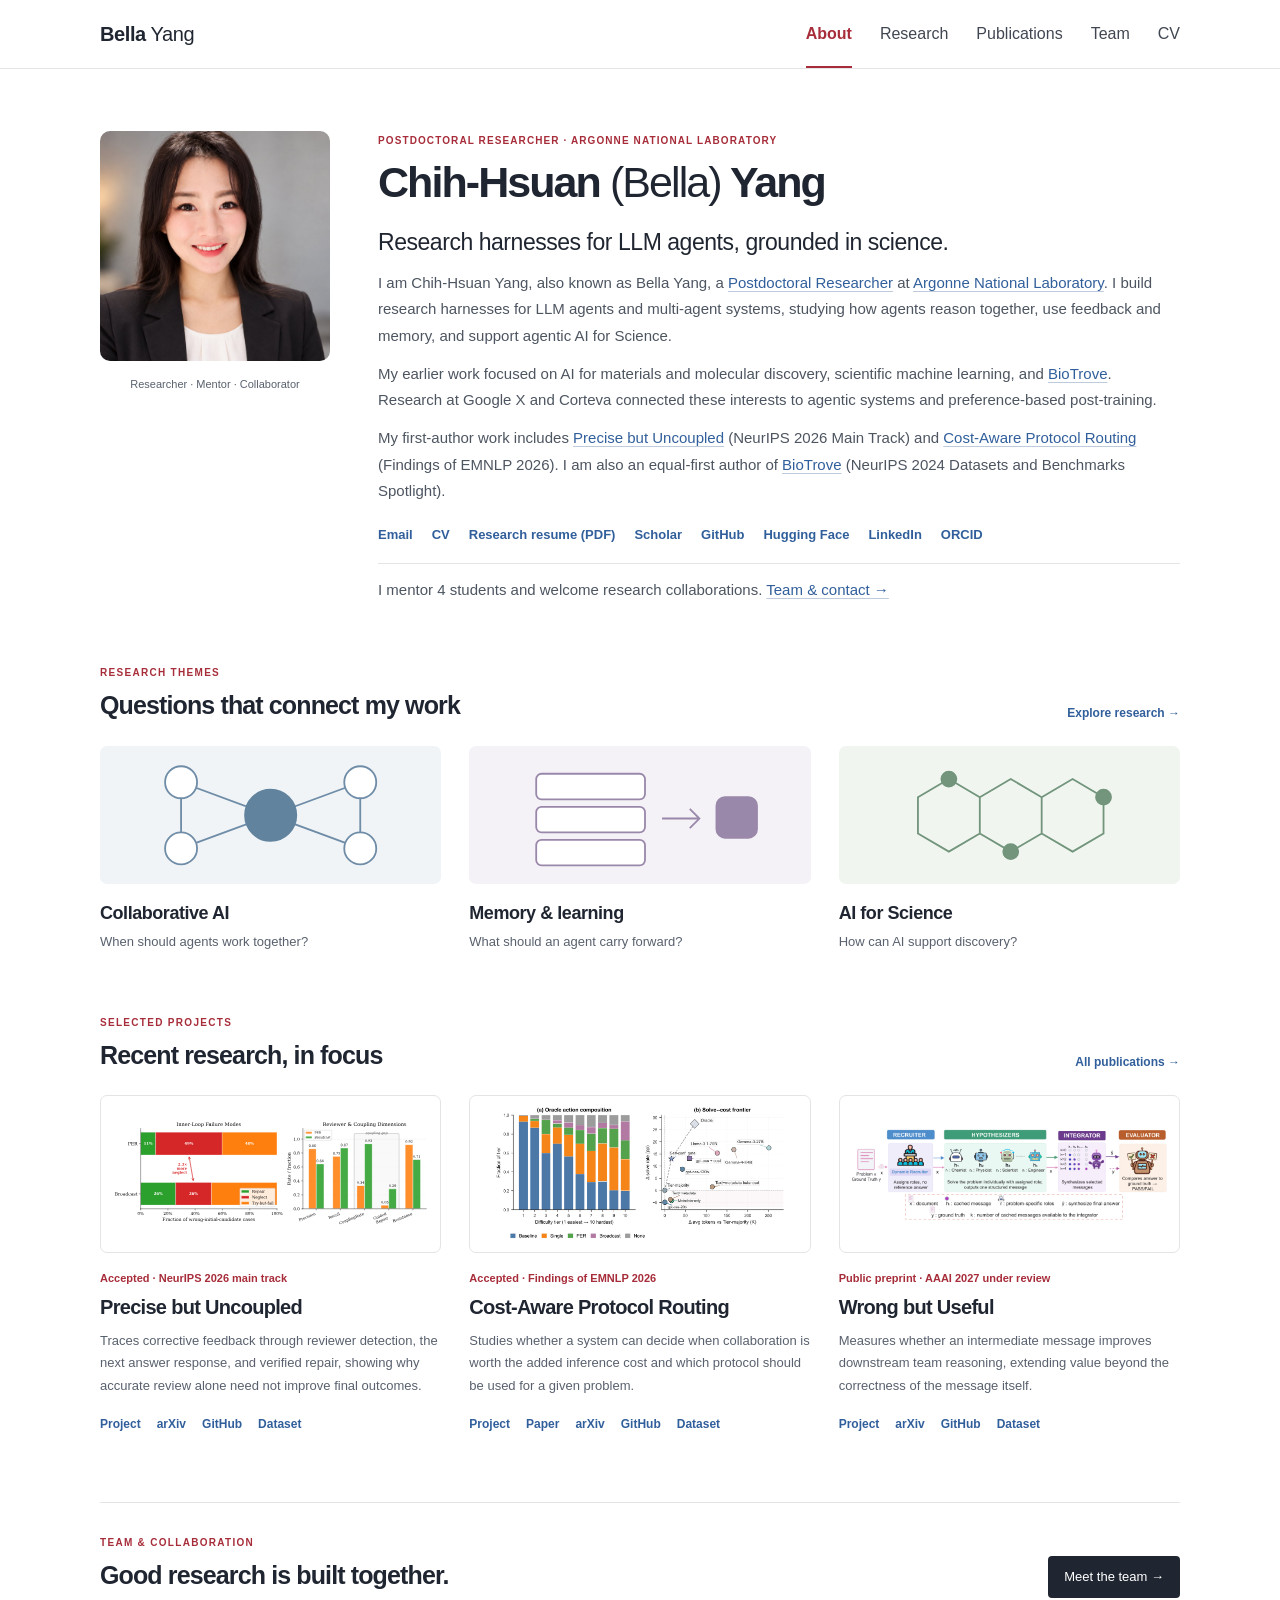
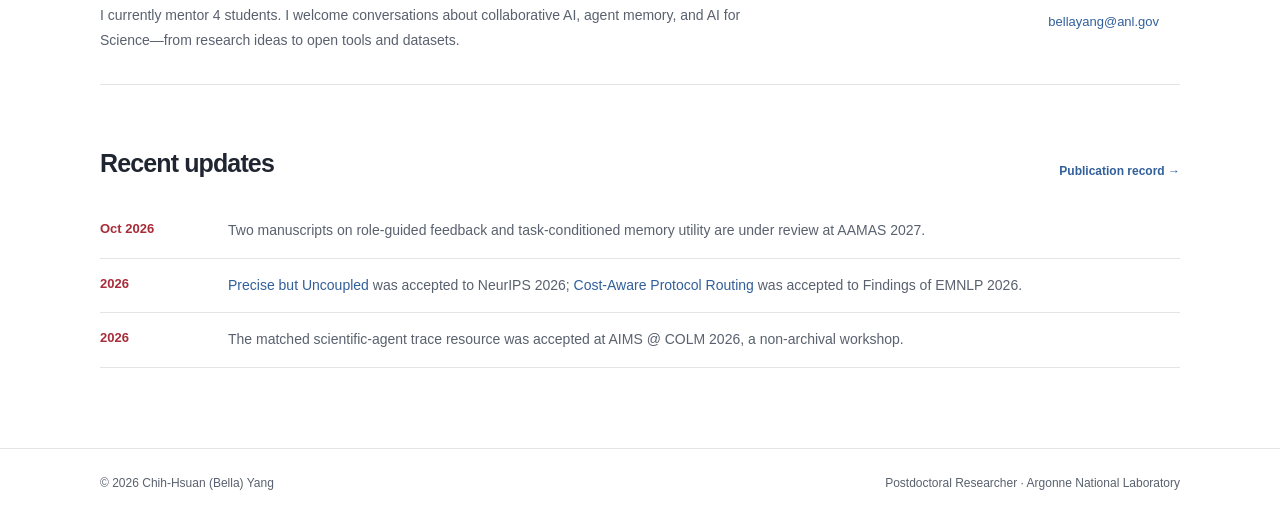
==== commit f4557843: "Publish research resume and recruiter-focused CV" ====
--- a/index.html
+++ b/index.html
@@ -1,2 +1,2 @@
-<!DOCTYPE html><html lang="en"><head><meta charSet="utf-8"/><meta name="viewport" content="width=device-width, initial-scale=1"/><link rel="stylesheet" href="/assets/site.css"/><title>Bella Yang (Chih-Hsuan Yang) | Argonne National Laboratory</title><meta name="description" content="Bella Yang (Chih-Hsuan Yang) is a Postdoctoral Researcher at Argonne National Laboratory building research harnesses for LLM agents and studying multi-agent systems, agent memory, LLM post-training, and agentic AI for Science. Explore her publications, research projects, and CV."/><meta name="application-name" content="Chih-Hsuan (Bella) Yang"/><meta name="keywords" content="Chih-Hsuan Bella Yang,Chih-Hsuan Yang,Bella Yang,Argonne National Laboratory,Argonne,multi-agent systems,AI for Science,agent evaluation,collaborative AI,AI for materials discovery,molecular language models,scientific machine learning,BioTrove,reinforcement learning"/><meta name="author" content="Chih-Hsuan (Bella) Yang"/><link rel="author" href="https://chihhsuan-yang.github.io"/><meta name="creator" content="Chih-Hsuan (Bella) Yang"/><meta name="publisher" content="Chih-Hsuan (Bella) Yang"/><meta name="category" content="Research"/><meta name="robots" content="index, follow"/><meta name="googlebot" content="index, follow, max-image-preview:large, max-snippet:-1, max-video-preview:-1"/><meta property="og:title" content="Bella Yang (Chih-Hsuan Yang) | Argonne National Laboratory"/><meta property="og:description" content="Bella Yang (Chih-Hsuan Yang) is a Postdoctoral Researcher at Argonne National Laboratory building research harnesses for LLM agents and studying multi-agent systems, agent memory, LLM post-training, and agentic AI for Science. Explore her publications, research projects, and CV."/><meta property="og:url" content="https://chihhsuan-yang.github.io/"/><meta property="og:site_name" content="Chih-Hsuan (Bella) Yang"/><meta property="og:type" content="profile"/><meta property="og:locale" content="en_US"/><meta property="og:image" content="https://chihhsuan-yang.github.io/og.png"/><meta property="og:image:width" content="1200"/><meta property="og:image:height" content="630"/><meta property="og:image:alt" content="Chih-Hsuan (Bella) Yang, Argonne National Laboratory researcher"/><meta name="twitter:card" content="summary_large_image"/><meta name="twitter:title" content="Bella Yang (Chih-Hsuan Yang) | Argonne National Laboratory"/><meta name="twitter:description" content="Bella Yang (Chih-Hsuan Yang) is a Postdoctoral Researcher at Argonne National Laboratory building research harnesses for LLM agents and studying multi-agent systems, agent memory, LLM post-training, and agentic AI for Science. Explore her publications, research projects, and CV."/><meta name="twitter:image" content="https://chihhsuan-yang.github.io/og.png"/><link rel="canonical" href="https://chihhsuan-yang.github.io/"/><meta name="google-site-verification" content="qrDLqd50NeAtLPjh41xYGkPx66R3m0NOW2qwP1FVAsw"/>
-</head><body><script type="application/ld+json">{"@context":"https://schema.org","@graph":[{"@type":"WebSite","@id":"https://chihhsuan-yang.github.io/#website","url":"https://chihhsuan-yang.github.io","name":"Chih-Hsuan (Bella) Yang","alternateName":["Bella Yang","Chih-Hsuan Yang"],"description":"Bella Yang (Chih-Hsuan Yang) is a Postdoctoral Researcher at Argonne National Laboratory building research harnesses for LLM agents and studying multi-agent systems, agent memory, LLM post-training, and agentic AI for Science. Explore her publications, research projects, and CV.","inLanguage":"en-US"},{"@type":"ProfilePage","@id":"https://chihhsuan-yang.github.io/#profilepage","url":"https://chihhsuan-yang.github.io","name":"Bella Yang (Chih-Hsuan Yang) | Argonne National Laboratory","isPartOf":{"@id":"https://chihhsuan-yang.github.io/#website"},"dateModified":"2026-10-31","mainEntity":{"@type":"Person","@id":"https://chihhsuan-yang.github.io/#person","name":"Chih-Hsuan (Bella) Yang","alternateName":["Chih-Hsuan Yang","Bella Yang","Bella. CH Yang"],"description":"Bella Yang (Chih-Hsuan Yang) is a Postdoctoral Researcher at Argonne National Laboratory building research harnesses for LLM agents and studying multi-agent systems, agent memory, LLM post-training, and agentic AI for Science. Explore her publications, research projects, and CV.","url":"https://chihhsuan-yang.github.io","image":"https://chihhsuan-yang.github.io/bella-yang-profile.jpg","jobTitle":"Postdoctoral Researcher","email":"mailto:bellayang@anl.gov","worksFor":{"@type":"Organization","name":"Argonne National Laboratory","url":"https://www.anl.gov/"},"affiliation":{"@type":"Organization","name":"Argonne National Laboratory","url":"https://www.anl.gov/"},"alumniOf":[{"@type":"CollegeOrUniversity","name":"Iowa State University","url":"https://www.iastate.edu/"},{"@type":"CollegeOrUniversity","name":"National Taiwan University","url":"https://www.ntu.edu.tw/english/"}],"sameAs":["https://scholar.google.com/citations?user=s7RDC3YAAAAJ","https://orcid.org/0000-0003-4841-1135","https://github.com/ChihHsuan-Yang","https://www.linkedin.com/in/chih-hsuan-yang-isu/","https://huggingface.co/ChihHsuan-Yang"],"subjectOf":{"@type":"WebPage","url":"https://intro-hpc-bootcamp.alcf.anl.gov/program/program-details/facilitators-and-speakers"},"knowsAbout":["Research harnesses","LLM agents","Large language models","Multi-agent systems","Agentic AI for Science","AI for Science","Agent evaluation","Collaborative AI","Multi-agent reasoning","Materials discovery","Molecular language models","Scientific machine learning","AI for biodiversity","Agent memory","Skill learning","LLM post-training"]}}]}</script><a class="skip-link" href="#main">Skip to content</a><header class="site-header"><div class="header-inner"><a href="/" class="site-name" aria-label="Bella Yang, homepage"><strong>Bella</strong> Yang</a><nav class="site-nav" aria-label="Main navigation"><a class="active" href="/" aria-current="page">About</a><a href="/projects/">Research</a><a href="/publications/">Publications</a><a href="/team/">Team</a><a href="/cv/">CV</a></nav></div><div class="accent-rule" aria-hidden="true"></div></header><main class="content-shell portfolio-home" id="main"><section class="identity-grid" id="about-heading" aria-labelledby="profile-name"><div class="identity-portrait"><img src="/bella-yang-profile.jpg" alt="Portrait of Chih-Hsuan (Bella) Yang" width="600" height="600" fetchPriority="high"/><span>Researcher · Mentor · Collaborator</span></div><div class="identity-copy"><p class="page-eyebrow">Postdoctoral Researcher<!-- --> · Argonne National Laboratory</p><h1 id="profile-name">Chih-Hsuan <span>(Bella)</span> Yang</h1><p class="identity-mission">Research harnesses for LLM agents, grounded in science.</p><p>I am Chih-Hsuan Yang, also known as Bella Yang, a <a href="https://intro-hpc-bootcamp.alcf.anl.gov/program/program-details/facilitators-and-speakers">Postdoctoral Researcher</a> at <a href="https://www.anl.gov/">Argonne National Laboratory</a>. I build research harnesses for LLM agents and multi-agent systems, studying how agents reason together, use feedback and memory, and support agentic AI for Science.</p><p>My earlier work focused on AI for materials and molecular discovery, scientific machine learning, and <a href="https://baskargroup.github.io/BioTrove/">BioTrove</a>. Research at Google X and Corteva connected these interests to agentic systems and preference-based post-training.</p><div class="identity-links" id="path-heading" aria-label="Professional links"><a href="mailto:bellayang@anl.gov">Email</a><a href="/cv/">CV</a><a href="https://scholar.google.com/citations?user=s7RDC3YAAAAJ" rel="me noreferrer" target="_blank">Scholar</a><a href="https://github.com/ChihHsuan-Yang" rel="me noreferrer" target="_blank">GitHub</a><a href="https://huggingface.co/ChihHsuan-Yang" rel="me noreferrer" target="_blank">Hugging Face</a><a href="https://www.linkedin.com/in/chih-hsuan-yang-isu/" rel="me noreferrer" target="_blank">LinkedIn</a><a href="https://orcid.org/0000-0003-4841-1135" rel="me noreferrer" target="_blank">ORCID</a></div><p class="identity-mentoring">I mentor <!-- -->4<!-- --> students and welcome research collaborations. <a href="/team/">Team &amp; contact →</a></p></div></section><section class="portfolio-section" id="research-focus-heading" aria-labelledby="themes-heading"><div class="section-title-row"><div><p class="page-eyebrow">Research themes</p><h2 id="themes-heading">Questions that connect my work</h2></div><a class="section-link" href="/projects/">Explore research →</a></div><div class="theme-grid"><a class="theme-card" href="/projects/#collaborative-ai"><svg class="theme-visual theme-visual-agents" viewBox="0 0 320 130" aria-hidden="true" focusable="false"><path d="M76 34L160 65L244 34M76 96L160 65L244 96M76 34V96M244 34V96"></path><circle cx="76" cy="34" r="15"></circle><circle cx="76" cy="96" r="15"></circle><circle cx="244" cy="34" r="15"></circle><circle cx="244" cy="96" r="15"></circle><circle class="theme-node-focus" cx="160" cy="65" r="24"></circle></svg><h3>Collaborative AI</h3><p>When should agents work together?</p></a><a class="theme-card" href="/projects/#memory-learning"><svg class="theme-visual theme-visual-memory" viewBox="0 0 320 130" aria-hidden="true" focusable="false"><rect x="63" y="26" width="102" height="24" rx="5"></rect><rect x="63" y="57" width="102" height="24" rx="5"></rect><rect x="63" y="88" width="102" height="24" rx="5"></rect><path d="M181 68H216M207 59L216 68L207 77"></path><rect class="theme-node-focus" x="232" y="48" width="38" height="38" rx="8"></rect></svg><h3>Memory &amp; learning</h3><p>What should an agent carry forward?</p></a><a class="theme-card" href="/projects/#ai-for-science"><svg class="theme-visual theme-visual-science" viewBox="0 0 320 130" aria-hidden="true" focusable="false"><path d="M103 31L132 48V82L103 99L74 82V48ZM132 48L161 31L190 48V82L161 99L132 82M190 48L219 31L248 48V82L219 99L190 82"></path><circle class="theme-node-focus" cx="103" cy="31" r="7"></circle><circle class="theme-node-focus" cx="161" cy="99" r="7"></circle><circle class="theme-node-focus" cx="248" cy="48" r="7"></circle></svg><h3>AI for Science</h3><p>How can AI support discovery?</p></a></div></section><section class="portfolio-section" aria-labelledby="selected-work-heading"><div class="section-title-row"><div><p class="page-eyebrow">Selected projects</p><h2 id="selected-work-heading">Recent research, in focus</h2></div><a class="section-link" href="/publications/">All publications →</a></div><div class="work-gallery"><article class="work-card"><a class="work-image" href="https://chihhsuan-yang.github.io/NeurIPS26_Precise-but-Uncoupled/" aria-label="Precise but Uncoupled project page"><img src="/research/critique.svg" alt="Original project figure comparing reviewer precision, critique uptake, and repair across collaboration protocols." width="600" height="250" loading="lazy"/></a><p class="work-status">Accepted · NeurIPS 2026 main track</p><h3><a href="https://chihhsuan-yang.github.io/NeurIPS26_Precise-but-Uncoupled/">Precise but Uncoupled</a></h3><p class="work-description">Traces corrective feedback through reviewer detection, the next answer response, and verified repair, showing why accurate review alone need not improve final outcomes.</p><div class="resource-links" aria-label="Precise but Uncoupled resources"><a href="https://chihhsuan-yang.github.io/NeurIPS26_Precise-but-Uncoupled/" target="_blank" rel="noreferrer">Project</a><a href="https://arxiv.org/abs/2607.15388" target="_blank" rel="noreferrer">arXiv</a><a href="https://github.com/ChihHsuan-Yang/NeurIPS26_Precise-but-Uncoupled" target="_blank" rel="noreferrer">GitHub</a><a href="https://huggingface.co/datasets/AgentsSci/NeurIPS26_Precise-but-Uncoupled" target="_blank" rel="noreferrer">Dataset</a></div></article><article class="work-card"><a class="work-image" href="https://chihhsuan-yang.github.io/EMNLP_Cost-Aware-Protocol-Routing/" aria-label="Cost-Aware Protocol Routing project page"><img src="/research/routing.png" alt="Original protocol-routing figure showing oracle labels by difficulty and the solve–cost frontier." width="600" height="250" loading="lazy"/></a><p class="work-status">Accepted · Findings of EMNLP 2026</p><h3><a href="https://chihhsuan-yang.github.io/EMNLP_Cost-Aware-Protocol-Routing/">Cost-Aware Protocol Routing</a></h3><p class="work-description">Studies whether a system can decide when collaboration is worth the added inference cost and which protocol should be used for a given problem.</p><div class="resource-links" aria-label="Cost-Aware Protocol Routing resources"><a href="https://chihhsuan-yang.github.io/EMNLP_Cost-Aware-Protocol-Routing/" target="_blank" rel="noreferrer">Project</a><a href="https://aclanthology.org/2026.findings-emnlp.1275/" target="_blank" rel="noreferrer">Paper</a><a href="https://arxiv.org/abs/2608.14927" target="_blank" rel="noreferrer">arXiv</a><a href="https://github.com/ChihHsuan-Yang/EMNLP_Cost-Aware-Protocol-Routing" target="_blank" rel="noreferrer">GitHub</a><a href="https://huggingface.co/datasets/AgentsSci/EMNLP_Cost-Aware-Protocol-Routing" target="_blank" rel="noreferrer">Dataset</a></div></article><article class="work-card"><a class="work-image" href="https://chihhsuan-yang.github.io/AAAI_Wrong-but-Useful/" aria-label="Wrong but Useful project page"><img src="/research/trajectory.png" alt="DHD protocol with a recruiter, independent hypothesizers, an integrator, and an evaluator." width="600" height="250" loading="lazy"/></a><p class="work-status">Public preprint · AAAI 2027 under review</p><h3><a href="https://chihhsuan-yang.github.io/AAAI_Wrong-but-Useful/">Wrong but Useful</a></h3><p class="work-description">Measures whether an intermediate message improves downstream team reasoning, extending value beyond the correctness of the message itself.</p><div class="resource-links" aria-label="Wrong but Useful resources"><a href="https://chihhsuan-yang.github.io/AAAI_Wrong-but-Useful/" target="_blank" rel="noreferrer">Project</a><a href="https://arxiv.org/abs/2608.14375" target="_blank" rel="noreferrer">arXiv</a><a href="https://github.com/ChihHsuan-Yang/AAAI_Wrong-but-Useful" target="_blank" rel="noreferrer">GitHub</a><a href="https://huggingface.co/datasets/AgentsSci/AAAI_Wrong-but-Useful" target="_blank" rel="noreferrer">Dataset</a></div></article></div></section><section class="portfolio-section home-team" id="collaboration-heading" aria-labelledby="home-team-heading"><div><p class="page-eyebrow">Team &amp; collaboration</p><h2 id="home-team-heading">Good research is built together.</h2><p>I currently mentor <!-- -->4<!-- --> students. I welcome conversations about collaborative AI, agent memory, and AI for Science—from research ideas to open tools and datasets.</p></div><div class="home-team-actions"><a class="primary-link" href="/team/">Meet the team →</a><a href="mailto:bellayang@anl.gov">bellayang@anl.gov</a></div></section><section class="portfolio-section portfolio-news" aria-labelledby="news-heading"><div class="section-title-row"><h2 id="news-heading">Recent updates</h2><a class="section-link" href="/publications/">Publication record →</a></div><div class="news-list"><article><time dateTime="2026-10">Oct 2026</time><p>Two manuscripts on role-guided feedback and task-conditioned memory utility are under review at AAMAS 2027.</p></article><article><time dateTime="2026">2026</time><p><a href="https://chihhsuan-yang.github.io/NeurIPS26_Precise-but-Uncoupled/">Precise but Uncoupled</a> was accepted to NeurIPS 2026; <a href="https://chihhsuan-yang.github.io/EMNLP_Cost-Aware-Protocol-Routing/">Cost-Aware Protocol Routing</a> was accepted to Findings of EMNLP 2026.</p></article><article><time dateTime="2026">2026</time><p>The matched scientific-agent trace resource was accepted at AIMS @ COLM 2026, a non-archival workshop.</p></article></div></section></main><footer class="site-footer"><div class="footer-inner"><span>© 2026 <!-- -->Chih-Hsuan (Bella) Yang</span><span>Postdoctoral Researcher<!-- --> · <!-- -->Argonne National Laboratory</span></div></footer></body></html>+<!DOCTYPE html><html lang="en"><head><meta charSet="utf-8"/><meta name="viewport" content="width=device-width, initial-scale=1"/><link rel="stylesheet" href="/assets/site.css"/><title>Bella Yang (Chih-Hsuan Yang) | Argonne National Laboratory</title><meta name="description" content="Bella Yang (Chih-Hsuan Yang): LLM-agent harnesses, multi-agent systems, and agentic AI for Science. Postdoctoral Researcher at Argonne National Laboratory. Publications, projects, and collaboration."/><meta name="application-name" content="Bella Yang"/><meta name="keywords" content="Chih-Hsuan Bella Yang,Chih-Hsuan Yang,Bella Yang,Argonne National Laboratory,Argonne,multi-agent systems,AI for Science,agent evaluation,collaborative AI,AI for materials discovery,molecular language models,scientific machine learning,BioTrove,reinforcement learning"/><meta name="author" content="Chih-Hsuan (Bella) Yang"/><link rel="author" href="https://chihhsuan-yang.github.io"/><meta name="creator" content="Chih-Hsuan (Bella) Yang"/><meta name="publisher" content="Chih-Hsuan (Bella) Yang"/><meta name="category" content="Research"/><meta name="robots" content="index, follow"/><meta name="googlebot" content="index, follow, max-image-preview:large, max-snippet:-1, max-video-preview:-1"/><meta property="og:title" content="Bella Yang (Chih-Hsuan Yang) | Argonne National Laboratory"/><meta property="og:description" content="Bella Yang (Chih-Hsuan Yang): LLM-agent harnesses, multi-agent systems, and agentic AI for Science. Postdoctoral Researcher at Argonne National Laboratory. Publications, projects, and collaboration."/><meta property="og:url" content="https://chihhsuan-yang.github.io/"/><meta property="og:site_name" content="Bella Yang"/><meta property="og:type" content="profile"/><meta property="og:locale" content="en_US"/><meta property="og:image" content="https://chihhsuan-yang.github.io/og.png"/><meta property="og:image:width" content="1200"/><meta property="og:image:height" content="630"/><meta property="og:image:alt" content="Chih-Hsuan (Bella) Yang, Argonne National Laboratory researcher"/><meta name="twitter:card" content="summary_large_image"/><meta name="twitter:title" content="Bella Yang (Chih-Hsuan Yang) | Argonne National Laboratory"/><meta name="twitter:description" content="Bella Yang (Chih-Hsuan Yang): LLM-agent harnesses, multi-agent systems, and agentic AI for Science. Postdoctoral Researcher at Argonne National Laboratory. Publications, projects, and collaboration."/><meta name="twitter:image" content="https://chihhsuan-yang.github.io/og.png"/><link rel="icon" href="/bella-yang-profile.jpg" sizes="600x600" type="image/jpeg"/><link rel="canonical" href="https://chihhsuan-yang.github.io/"/><meta name="google-site-verification" content="qrDLqd50NeAtLPjh41xYGkPx66R3m0NOW2qwP1FVAsw"/>
+</head><body><script type="application/ld+json">{"@context":"https://schema.org","@graph":[{"@type":"WebSite","@id":"https://chihhsuan-yang.github.io/#website","url":"https://chihhsuan-yang.github.io/","name":"Bella Yang","alternateName":["Chih-Hsuan (Bella) Yang","Chih-Hsuan Yang","chihhsuan-yang.github.io"],"description":"Bella Yang (Chih-Hsuan Yang): LLM-agent harnesses, multi-agent systems, and agentic AI for Science. Postdoctoral Researcher at Argonne National Laboratory. Publications, projects, and collaboration.","inLanguage":"en-US"},{"@type":"ProfilePage","@id":"https://chihhsuan-yang.github.io/#profilepage","url":"https://chihhsuan-yang.github.io","name":"Bella Yang (Chih-Hsuan Yang) | Argonne National Laboratory","isPartOf":{"@id":"https://chihhsuan-yang.github.io/#website"},"dateModified":"2026-10-31","mainEntity":{"@type":"Person","@id":"https://chihhsuan-yang.github.io/#person","name":"Chih-Hsuan (Bella) Yang","alternateName":["Chih-Hsuan Yang","Bella Yang","Bella. CH Yang"],"description":"Bella Yang (Chih-Hsuan Yang): LLM-agent harnesses, multi-agent systems, and agentic AI for Science. Postdoctoral Researcher at Argonne National Laboratory. Publications, projects, and collaboration.","url":"https://chihhsuan-yang.github.io","image":"https://chihhsuan-yang.github.io/bella-yang-profile.jpg","jobTitle":"Postdoctoral Researcher","email":"mailto:bellayang@anl.gov","worksFor":{"@type":"Organization","name":"Argonne National Laboratory","url":"https://www.anl.gov/"},"affiliation":{"@type":"Organization","name":"Argonne National Laboratory","url":"https://www.anl.gov/"},"alumniOf":[{"@type":"CollegeOrUniversity","name":"Iowa State University","url":"https://www.iastate.edu/"},{"@type":"CollegeOrUniversity","name":"National Taiwan University","url":"https://www.ntu.edu.tw/english/"}],"sameAs":["https://scholar.google.com/citations?user=s7RDC3YAAAAJ","https://orcid.org/0000-0003-4841-1135","https://github.com/ChihHsuan-Yang","https://www.linkedin.com/in/chih-hsuan-yang-isu/","https://huggingface.co/ChihHsuan-Yang"],"subjectOf":{"@type":"WebPage","url":"https://intro-hpc-bootcamp.alcf.anl.gov/program/program-details/facilitators-and-speakers"},"knowsAbout":["Research harnesses","LLM agents","Large language models","Multi-agent systems","Agentic AI for Science","AI for Science","Agent evaluation","Collaborative AI","Multi-agent reasoning","Materials discovery","Molecular language models","Scientific machine learning","AI for biodiversity","Agent memory","Skill learning","LLM post-training"]}}]}</script><a class="skip-link" href="#main">Skip to content</a><header class="site-header"><div class="header-inner"><a href="/" class="site-name" aria-label="Bella Yang, homepage"><strong>Bella</strong> Yang</a><nav class="site-nav" aria-label="Main navigation"><a class="active" href="/" aria-current="page">About</a><a href="/projects/">Research</a><a href="/publications/">Publications</a><a href="/team/">Team</a><a href="/cv/">CV</a></nav></div><div class="accent-rule" aria-hidden="true"></div></header><main class="content-shell portfolio-home" id="main"><section class="identity-grid" id="about-heading" aria-labelledby="profile-name"><div class="identity-portrait"><img src="/bella-yang-profile.jpg" alt="Portrait of Chih-Hsuan (Bella) Yang" width="600" height="600" fetchPriority="high"/><span>Researcher · Mentor · Collaborator</span></div><div class="identity-copy"><p class="page-eyebrow">Postdoctoral Researcher<!-- --> · Argonne National Laboratory</p><h1 id="profile-name">Chih-Hsuan <span>(Bella)</span> Yang</h1><p class="identity-mission">Research harnesses for LLM agents, grounded in science.</p><p>I am Chih-Hsuan Yang, also known as Bella Yang, a <a href="https://intro-hpc-bootcamp.alcf.anl.gov/program/program-details/facilitators-and-speakers">Postdoctoral Researcher</a> at <a href="https://www.anl.gov/">Argonne National Laboratory</a>. I build research harnesses for LLM agents and multi-agent systems, studying how agents reason together, use feedback and memory, and support agentic AI for Science.</p><p>My earlier work focused on AI for materials and molecular discovery, scientific machine learning, and <a href="https://baskargroup.github.io/BioTrove/">BioTrove</a>. Research at Google X and Corteva connected these interests to agentic systems and preference-based post-training.</p><p>My first-author work includes <a href="https://chihhsuan-yang.github.io/NeurIPS26_Precise-but-Uncoupled/">Precise but Uncoupled</a> (NeurIPS 2026 Main Track) and <a href="https://chihhsuan-yang.github.io/EMNLP_Cost-Aware-Protocol-Routing/">Cost-Aware Protocol Routing</a> (Findings of EMNLP 2026). I am also an equal-first author of <a href="https://baskargroup.github.io/BioTrove/">BioTrove</a> (NeurIPS 2024 Datasets and Benchmarks Spotlight).</p><div class="identity-links" id="path-heading" aria-label="Professional links"><a href="mailto:bellayang@anl.gov">Email</a><a href="/cv/">CV</a><a href="/resume/Bella_Yang_Research_Resume.pdf" download="">Research resume (PDF)</a><a href="https://scholar.google.com/citations?user=s7RDC3YAAAAJ" rel="me noreferrer" target="_blank">Scholar</a><a href="https://github.com/ChihHsuan-Yang" rel="me noreferrer" target="_blank">GitHub</a><a href="https://huggingface.co/ChihHsuan-Yang" rel="me noreferrer" target="_blank">Hugging Face</a><a href="https://www.linkedin.com/in/chih-hsuan-yang-isu/" rel="me noreferrer" target="_blank">LinkedIn</a><a href="https://orcid.org/0000-0003-4841-1135" rel="me noreferrer" target="_blank">ORCID</a></div><p class="identity-mentoring">I mentor <!-- -->4<!-- --> students and welcome research collaborations. <a href="/team/">Team &amp; contact →</a></p></div></section><section class="portfolio-section" id="research-focus-heading" aria-labelledby="themes-heading"><div class="section-title-row"><div><p class="page-eyebrow">Research themes</p><h2 id="themes-heading">Questions that connect my work</h2></div><a class="section-link" href="/projects/">Explore research →</a></div><div class="theme-grid"><a class="theme-card" href="/projects/#collaborative-ai"><svg class="theme-visual theme-visual-agents" viewBox="0 0 320 130" aria-hidden="true" focusable="false"><path d="M76 34L160 65L244 34M76 96L160 65L244 96M76 34V96M244 34V96"></path><circle cx="76" cy="34" r="15"></circle><circle cx="76" cy="96" r="15"></circle><circle cx="244" cy="34" r="15"></circle><circle cx="244" cy="96" r="15"></circle><circle class="theme-node-focus" cx="160" cy="65" r="24"></circle></svg><h3>Collaborative AI</h3><p>When should agents work together?</p></a><a class="theme-card" href="/projects/#memory-learning"><svg class="theme-visual theme-visual-memory" viewBox="0 0 320 130" aria-hidden="true" focusable="false"><rect x="63" y="26" width="102" height="24" rx="5"></rect><rect x="63" y="57" width="102" height="24" rx="5"></rect><rect x="63" y="88" width="102" height="24" rx="5"></rect><path d="M181 68H216M207 59L216 68L207 77"></path><rect class="theme-node-focus" x="232" y="48" width="38" height="38" rx="8"></rect></svg><h3>Memory &amp; learning</h3><p>What should an agent carry forward?</p></a><a class="theme-card" href="/projects/#ai-for-science"><svg class="theme-visual theme-visual-science" viewBox="0 0 320 130" aria-hidden="true" focusable="false"><path d="M103 31L132 48V82L103 99L74 82V48ZM132 48L161 31L190 48V82L161 99L132 82M190 48L219 31L248 48V82L219 99L190 82"></path><circle class="theme-node-focus" cx="103" cy="31" r="7"></circle><circle class="theme-node-focus" cx="161" cy="99" r="7"></circle><circle class="theme-node-focus" cx="248" cy="48" r="7"></circle></svg><h3>AI for Science</h3><p>How can AI support discovery?</p></a></div></section><section class="portfolio-section" aria-labelledby="selected-work-heading"><div class="section-title-row"><div><p class="page-eyebrow">Selected projects</p><h2 id="selected-work-heading">Recent research, in focus</h2></div><a class="section-link" href="/publications/">All publications →</a></div><div class="work-gallery"><article class="work-card"><a class="work-image" href="https://chihhsuan-yang.github.io/NeurIPS26_Precise-but-Uncoupled/" aria-label="Precise but Uncoupled project page"><img src="/research/critique.svg" alt="Original project figure comparing reviewer precision, critique uptake, and repair across collaboration protocols." width="600" height="250" loading="lazy"/></a><p class="work-status">Accepted · NeurIPS 2026 main track</p><h3><a href="https://chihhsuan-yang.github.io/NeurIPS26_Precise-but-Uncoupled/">Precise but Uncoupled</a></h3><p class="work-description">Traces corrective feedback through reviewer detection, the next answer response, and verified repair, showing why accurate review alone need not improve final outcomes.</p><div class="resource-links" aria-label="Precise but Uncoupled resources"><a href="https://chihhsuan-yang.github.io/NeurIPS26_Precise-but-Uncoupled/" target="_blank" rel="noreferrer">Project</a><a href="https://arxiv.org/abs/2607.15388" target="_blank" rel="noreferrer">arXiv</a><a href="https://github.com/ChihHsuan-Yang/NeurIPS26_Precise-but-Uncoupled" target="_blank" rel="noreferrer">GitHub</a><a href="https://huggingface.co/datasets/AgentsSci/NeurIPS26_Precise-but-Uncoupled" target="_blank" rel="noreferrer">Dataset</a></div></article><article class="work-card"><a class="work-image" href="https://chihhsuan-yang.github.io/EMNLP_Cost-Aware-Protocol-Routing/" aria-label="Cost-Aware Protocol Routing project page"><img src="/research/routing.png" alt="Original protocol-routing figure showing oracle labels by difficulty and the solve–cost frontier." width="600" height="250" loading="lazy"/></a><p class="work-status">Accepted · Findings of EMNLP 2026</p><h3><a href="https://chihhsuan-yang.github.io/EMNLP_Cost-Aware-Protocol-Routing/">Cost-Aware Protocol Routing</a></h3><p class="work-description">Studies whether a system can decide when collaboration is worth the added inference cost and which protocol should be used for a given problem.</p><div class="resource-links" aria-label="Cost-Aware Protocol Routing resources"><a href="https://chihhsuan-yang.github.io/EMNLP_Cost-Aware-Protocol-Routing/" target="_blank" rel="noreferrer">Project</a><a href="https://aclanthology.org/2026.findings-emnlp.1275/" target="_blank" rel="noreferrer">Paper</a><a href="https://arxiv.org/abs/2608.14927" target="_blank" rel="noreferrer">arXiv</a><a href="https://github.com/ChihHsuan-Yang/EMNLP_Cost-Aware-Protocol-Routing" target="_blank" rel="noreferrer">GitHub</a><a href="https://huggingface.co/datasets/AgentsSci/EMNLP_Cost-Aware-Protocol-Routing" target="_blank" rel="noreferrer">Dataset</a></div></article><article class="work-card"><a class="work-image" href="https://chihhsuan-yang.github.io/AAAI_Wrong-but-Useful/" aria-label="Wrong but Useful project page"><img src="/research/trajectory.png" alt="DHD protocol with a recruiter, independent hypothesizers, an integrator, and an evaluator." width="600" height="250" loading="lazy"/></a><p class="work-status">Public preprint · AAAI 2027 under review</p><h3><a href="https://chihhsuan-yang.github.io/AAAI_Wrong-but-Useful/">Wrong but Useful</a></h3><p class="work-description">Measures whether an intermediate message improves downstream team reasoning, extending value beyond the correctness of the message itself.</p><div class="resource-links" aria-label="Wrong but Useful resources"><a href="https://chihhsuan-yang.github.io/AAAI_Wrong-but-Useful/" target="_blank" rel="noreferrer">Project</a><a href="https://arxiv.org/abs/2608.14375" target="_blank" rel="noreferrer">arXiv</a><a href="https://github.com/ChihHsuan-Yang/AAAI_Wrong-but-Useful" target="_blank" rel="noreferrer">GitHub</a><a href="https://huggingface.co/datasets/AgentsSci/AAAI_Wrong-but-Useful" target="_blank" rel="noreferrer">Dataset</a></div></article></div></section><section class="portfolio-section home-team" id="collaboration-heading" aria-labelledby="home-team-heading"><div><p class="page-eyebrow">Team &amp; collaboration</p><h2 id="home-team-heading">Good research is built together.</h2><p>I currently mentor <!-- -->4<!-- --> students. I welcome conversations about collaborative AI, agent memory, and AI for Science—from research ideas to open tools and datasets.</p></div><div class="home-team-actions"><a class="primary-link" href="/team/">Meet the team →</a><a href="mailto:bellayang@anl.gov">bellayang@anl.gov</a></div></section><section class="portfolio-section portfolio-news" aria-labelledby="news-heading"><div class="section-title-row"><h2 id="news-heading">Recent updates</h2><a class="section-link" href="/publications/">Publication record →</a></div><div class="news-list"><article><time dateTime="2026-10">Oct 2026</time><p>Two manuscripts on role-guided feedback and task-conditioned memory utility are under review at AAMAS 2027.</p></article><article><time dateTime="2026">2026</time><p><a href="https://chihhsuan-yang.github.io/NeurIPS26_Precise-but-Uncoupled/">Precise but Uncoupled</a> was accepted to NeurIPS 2026; <a href="https://chihhsuan-yang.github.io/EMNLP_Cost-Aware-Protocol-Routing/">Cost-Aware Protocol Routing</a> was accepted to Findings of EMNLP 2026.</p></article><article><time dateTime="2026">2026</time><p>The matched scientific-agent trace resource was accepted at AIMS @ COLM 2026, a non-archival workshop.</p></article></div></section></main><footer class="site-footer"><div class="footer-inner"><span>© 2026 <!-- -->Chih-Hsuan (Bella) Yang</span><span>Postdoctoral Researcher<!-- --> · <!-- -->Argonne National Laboratory</span></div></footer></body></html>
--- a/assets/site.css
+++ b/assets/site.css
@@ -1,2 +1,2 @@
 /*! tailwindcss v4.2.1 | MIT License | https://tailwindcss.com */
-@layer properties{@supports (((-webkit-hyphens:none)) and (not (margin-trim:inline))) or ((-moz-orient:inline) and (not (color:rgb(from red r g b)))){*,:before,:after{--tw-rotate-x:initial;--tw-rotate-y:initial;--tw-rotate-z:initial;--tw-skew-x:initial;--tw-skew-y:initial}::backdrop{--tw-rotate-x:initial;--tw-rotate-y:initial;--tw-rotate-z:initial;--tw-skew-x:initial;--tw-skew-y:initial}}}@layer theme{:root,:host{--font-sans:ui-sans-serif, system-ui, sans-serif, "Apple Color Emoji", "Segoe UI Emoji", "Segoe UI Symbol", "Noto Color Emoji";--font-mono:ui-monospace, SFMono-Regular, Menlo, Monaco, Consolas, "Liberation Mono", "Courier New", monospace;--spacing:.25rem;--default-font-family:var(--font-sans);--default-mono-font-family:var(--font-mono)}}@layer base{*,:after,:before{box-sizing:border-box;border:0 solid;margin:0;padding:0}::backdrop{box-sizing:border-box;border:0 solid;margin:0;padding:0}::file-selector-button{box-sizing:border-box;border:0 solid;margin:0;padding:0}html,:host{-webkit-text-size-adjust:100%;tab-size:4;line-height:1.5;font-family:var(--default-font-family,ui-sans-serif, system-ui, sans-serif, "Apple Color Emoji", "Segoe UI Emoji", "Segoe UI Symbol", "Noto Color Emoji");font-feature-settings:var(--default-font-feature-settings,normal);font-variation-settings:var(--default-font-variation-settings,normal);-webkit-tap-highlight-color:transparent}hr{height:0;color:inherit;border-top-width:1px}abbr:where([title]){-webkit-text-decoration:underline dotted;text-decoration:underline dotted}h1,h2,h3,h4,h5,h6{font-size:inherit;font-weight:inherit}a{color:inherit;-webkit-text-decoration:inherit;-webkit-text-decoration:inherit;-webkit-text-decoration:inherit;-webkit-text-decoration:inherit;text-decoration:inherit}b,strong{font-weight:bolder}code,kbd,samp,pre{font-family:var(--default-mono-font-family,ui-monospace, SFMono-Regular, Menlo, Monaco, Consolas, "Liberation Mono", "Courier New", monospace);font-feature-settings:var(--default-mono-font-feature-settings,normal);font-variation-settings:var(--default-mono-font-variation-settings,normal);font-size:1em}small{font-size:80%}sub,sup{vertical-align:baseline;font-size:75%;line-height:0;position:relative}sub{bottom:-.25em}sup{top:-.5em}table{text-indent:0;border-color:inherit;border-collapse:collapse}:-moz-focusring{outline:auto}progress{vertical-align:baseline}summary{display:list-item}ol,ul,menu{list-style:none}img,svg,video,canvas,audio,iframe,embed,object{vertical-align:middle;display:block}img,video{max-width:100%;height:auto}button,input,select,optgroup,textarea{font:inherit;font-feature-settings:inherit;font-variation-settings:inherit;letter-spacing:inherit;color:inherit;opacity:1;background-color:#0000;border-radius:0}::file-selector-button{font:inherit;font-feature-settings:inherit;font-variation-settings:inherit;letter-spacing:inherit;color:inherit;opacity:1;background-color:#0000;border-radius:0}:where(select:is([multiple],[size])) optgroup{font-weight:bolder}:where(select:is([multiple],[size])) optgroup option{padding-inline-start:20px}::file-selector-button{margin-inline-end:4px}::placeholder{opacity:1}@supports (not ((-webkit-appearance:-apple-pay-button))) or (contain-intrinsic-size:1px){::placeholder{color:currentColor}@supports (color:color-mix(in lab, red, red)){::placeholder{color:color-mix(in oklab, currentcolor 50%, transparent)}}}textarea{resize:vertical}::-webkit-search-decoration{-webkit-appearance:none}::-webkit-date-and-time-value{min-height:1lh;text-align:inherit}::-webkit-datetime-edit{display:inline-flex}::-webkit-datetime-edit-fields-wrapper{padding:0}::-webkit-datetime-edit{padding-block:0}::-webkit-datetime-edit-year-field{padding-block:0}::-webkit-datetime-edit-month-field{padding-block:0}::-webkit-datetime-edit-day-field{padding-block:0}::-webkit-datetime-edit-hour-field{padding-block:0}::-webkit-datetime-edit-minute-field{padding-block:0}::-webkit-datetime-edit-second-field{padding-block:0}::-webkit-datetime-edit-millisecond-field{padding-block:0}::-webkit-datetime-edit-meridiem-field{padding-block:0}::-webkit-calendar-picker-indicator{line-height:1}:-moz-ui-invalid{box-shadow:none}button,input:where([type=button],[type=reset],[type=submit]){-webkit-appearance:button;appearance:button}::file-selector-button{-webkit-appearance:button;appearance:button}::-webkit-inner-spin-button{height:auto}::-webkit-outer-spin-button{height:auto}[hidden]:where(:not([hidden=until-found])){display:none!important}}@layer components;@layer utilities{.visible{visibility:visible}.absolute{position:absolute}.static{position:static}.start{inset-inline-start:var(--spacing)}.table{display:table}.transform{transform:var(--tw-rotate-x,) var(--tw-rotate-y,) var(--tw-rotate-z,) var(--tw-skew-x,) var(--tw-skew-y,)}.rounded{border-radius:.25rem}}:root{--background:#fff;--surface:#fff;--ink:#202631;--muted:#59616e;--accent:#a72d3a;--accent-dark:#81222d;--soft-accent:#f5e9ea;--line:#e3e4e6;--soft:#f4f5f6;--blue:#315f9b;--shadow:0 3px 14px #1c232c17;--content:min(1080px, calc(100vw - 64px))}*{box-sizing:border-box}html{scroll-behavior:smooth;min-height:100%;scroll-padding-top:96px}body{background:var(--background);min-height:100%;color:var(--ink);-webkit-font-smoothing:antialiased;margin:0;font-family:Inter,ui-sans-serif,-apple-system,BlinkMacSystemFont,Segoe UI,sans-serif}body::selection{background:var(--soft-accent);color:var(--accent-dark)}a{color:inherit;text-decoration:none}a:focus-visible{outline:2px solid var(--accent);outline-offset:4px}.skip-link{z-index:100;background:var(--ink);color:#fff;padding:9px 13px;position:fixed;top:8px;left:8px;transform:translateY(-150%)}.skip-link:focus{transform:translateY(0)}.content-shell,.header-inner,.footer-inner{width:var(--content);margin-left:auto;margin-right:auto}.site-header{z-index:40;border-bottom:1px solid var(--line);-webkit-backdrop-filter:blur(14px);backdrop-filter:blur(14px);background:#fffffff5;position:sticky;top:0}.header-inner{justify-content:space-between;align-items:center;gap:30px;min-height:68px;display:flex}.site-name{letter-spacing:-.02em;flex:none;font-size:20px}.site-name strong{font-weight:800}.site-nav{align-self:stretch;align-items:stretch;gap:28px;display:flex}.site-nav a{color:#414752;align-items:center;font-family:inherit;font-size:16px;display:flex;position:relative}.site-nav a:after{background:var(--accent);content:"";height:2px;transition:transform .16s;position:absolute;bottom:0;left:0;right:0;transform:scaleX(0)}.site-nav a:hover,.site-nav a.active{color:var(--accent)}.site-nav a.active{font-weight:700}.site-nav a:hover:after,.site-nav a.active:after{transform:scaleX(1)}.accent-rule{display:none}.about-page{padding-top:44px;padding-bottom:90px}.profile-intro{text-align:center;flex-direction:column;align-items:center;display:flex}.profile-photo{object-fit:cover;object-position:50% 56%;border:7px solid #fff;border-radius:50%;width:250px;height:250px;box-shadow:0 2px 13px #1c232c2e}.profile-intro h1{letter-spacing:-.045em;margin:24px 0 0;font-size:clamp(34px,5vw,50px);font-weight:780;line-height:1.05}.profile-role{color:var(--muted);letter-spacing:.02em;margin:17px 0 0;font-size:17px}.profile-role a{color:var(--blue);font-weight:650}.profile-role a:hover{color:var(--accent);text-decoration:underline}.profile-field{color:var(--muted);margin:6px 0 0;font-size:17px}.profile-links{flex-wrap:wrap;justify-content:center;gap:9px;margin-top:22px;display:flex}.profile-links a,.project-links a,.publication-actions a{color:var(--blue);background:#fff;border:1px solid #cfd2d6;border-radius:3px;padding:6px 10px;font-size:12px;font-weight:700;transition:border-color .16s,background .16s,color .16s}.profile-links a:hover,.project-links a:hover,.publication-actions a:hover{border-color:var(--accent);background:var(--accent);color:#fff}.academic-prose{max-width:820px;margin:48px auto 0;font-family:Georgia,Times New Roman,serif;font-size:18px;line-height:1.68}.academic-prose h2,.home-section h2{letter-spacing:-.025em;margin:0 0 18px;font-family:Inter,ui-sans-serif,sans-serif;font-size:27px;font-weight:450}.academic-prose p{text-align:justify;margin:0 0 18px}.academic-prose a,.section-link,.cv-card a{color:var(--accent)}.academic-prose a:hover,.section-link:hover,.cv-card a:hover{text-decoration:underline}.home-section{max-width:820px;margin:58px auto 0}.selected-work-grid{grid-template-columns:repeat(3,minmax(0,1fr));gap:16px;margin-top:22px;display:grid}.selected-work-card{border:1px solid var(--line);border-top:2px solid var(--accent);background:var(--surface);border-radius:3px;flex-direction:column;padding:20px;display:flex}.selected-work-card .selected-work-status{color:var(--accent-dark);margin:0 0 12px;font-size:12px;font-weight:750;line-height:1.5}.selected-work-card h3{letter-spacing:-.02em;margin:0 0 12px;font-size:20px;font-weight:550;line-height:1.3}.selected-work-card>p:not(.selected-work-status){color:var(--muted);margin:0 0 20px;font-family:Georgia,Times New Roman,serif;font-size:15px;line-height:1.55}.selected-work-card>.section-link{align-self:flex-start;margin-top:auto}.section-title-row{border-bottom:1px solid var(--line);justify-content:space-between;align-items:baseline;gap:22px;display:flex}.section-title-row h2{margin-bottom:12px}.section-link{flex:none;font-size:13px;font-weight:700}.focus-list{gap:0;display:grid}.focus-item{border-bottom:1px solid var(--line);grid-template-columns:54px 1fr;gap:20px;padding:24px 0;display:grid}.focus-number{color:var(--accent);font-family:Georgia,Times New Roman,serif;font-size:14px;font-style:italic}.focus-item h3{margin:0 0 8px;font-size:18px;font-weight:700}.focus-item p{color:var(--muted);margin:0;font-family:Georgia,Times New Roman,serif;font-size:16px;line-height:1.55}.news-list article{border-bottom:1px solid var(--line);grid-template-columns:104px 1fr;gap:24px;padding:18px 0;display:grid}.news-list time{color:var(--accent);font-size:13px;font-weight:700}.news-list p{margin:0;font-family:Georgia,Times New Roman,serif;font-size:16px;line-height:1.55}.path-grid{border:1px solid var(--line);background:var(--line);grid-template-columns:repeat(3,1fr);gap:1px;margin-top:20px;display:grid}.path-grid article{background:#fff;min-height:142px;padding:20px}.path-grid time{color:var(--accent);font-size:11px;font-weight:800}.path-grid h3{margin:22px 0 5px;font-size:16px}.path-grid p,.education-summary{color:var(--muted);margin:0;font-family:Georgia,Times New Roman,serif;font-size:14px;line-height:1.5}.education-summary{border:1px solid var(--line);border-top:0;padding:16px 18px}.collaboration-callout{border-left:4px solid var(--accent);background:var(--soft);padding:26px 30px}.collaboration-callout h2{margin-bottom:12px}.collaboration-callout>p:not(.page-eyebrow){color:#424a55;margin:0;font-family:Georgia,Times New Roman,serif;font-size:16px;line-height:1.6}.collaboration-callout>a{color:var(--accent);margin-top:16px;font-size:13px;font-weight:750;display:inline-block}.inner-page{min-height:calc(100vh - 150px);padding-top:44px;padding-bottom:90px}.page-header{max-width:780px;margin-bottom:42px}.page-eyebrow{color:var(--accent);letter-spacing:.16em;text-transform:uppercase;margin:0 0 9px;font-size:12px;font-weight:800}.page-header h1,.page-title-row h1{letter-spacing:-.045em;margin:0;font-size:clamp(42px,6vw,60px);font-weight:350;line-height:1}.page-header>p:not(.page-eyebrow):not(.page-updated){color:#4d5561;max-width:720px;margin:22px 0 0;font-family:Georgia,Times New Roman,serif;font-size:18px;line-height:1.62}.page-updated{color:var(--muted);margin:18px 0 0;font-size:13px;line-height:1.5}.section-jump-links{border-top:1px solid var(--line);border-bottom:1px solid var(--line);flex-wrap:wrap;gap:10px 22px;margin:0 0 38px;padding:15px 0;display:flex}.section-jump-links a{color:var(--blue);font-size:14px;font-weight:650;line-height:1.5}.section-jump-links a:hover{color:var(--accent);text-decoration:underline}.section-jump-links a span{color:var(--muted);margin-left:4px;font-size:12px;font-weight:500}.page-title-row{justify-content:space-between;align-items:end;gap:24px;margin-bottom:32px;display:flex}.download-placeholder{color:var(--muted);border:1px dashed #c9cbd0;border-radius:4px;padding:10px 12px;font-size:12px}.page-profile-links{gap:18px;margin-top:19px;font-size:13px;font-weight:700;display:flex}.page-profile-links a{color:var(--accent)}.cv-card{border:1px solid var(--line);background:var(--surface);box-shadow:var(--shadow);border-radius:5px;margin-bottom:18px;padding:26px 30px 30px}.cv-card h2{color:var(--accent);letter-spacing:-.025em;margin:0 0 22px;font-size:26px;font-weight:430}.info-table{margin:0}.info-table>div{grid-template-columns:175px 1fr;gap:18px;padding:7px 0;display:grid}.info-table dt{text-align:right;font-family:Georgia,Times New Roman,serif;font-weight:700}.info-table dd{margin:0;font-family:Georgia,Times New Roman,serif}.inline-profile-links{flex-wrap:wrap;gap:6px 18px;display:flex}.cv-timeline,.education-list{margin:0;padding:0;list-style:none}.cv-timeline li,.education-list li{border-top:1px solid var(--line);grid-template-columns:175px 1fr;gap:24px;padding:19px 0;display:grid}.cv-timeline li:first-child,.education-list li:first-child{border-top:0}.timeline-period,.education-year{color:var(--accent);text-align:right;font-size:13px;font-weight:800}.cv-timeline h3,.education-list h3{margin:-3px 0 4px;font-size:16px}.cv-timeline p,.education-list p{color:#4f5762;margin:8px 0 0;font-family:Georgia,Times New Roman,serif;font-size:15px;line-height:1.55}.cv-timeline .timeline-organization,.education-list p{color:var(--ink);margin-top:0}.timeline-organization span{color:var(--muted)}.dissertation-note{border-top:1px solid var(--line);grid-template-columns:175px 1fr;gap:24px;margin-top:12px;padding-top:20px;display:grid}.dissertation-note span{color:var(--muted);text-align:right;text-transform:uppercase;font-size:12px;font-weight:800}.dissertation-note strong{font-family:Georgia,Times New Roman,serif;font-size:15px;font-weight:600;line-height:1.5}.cv-heading-row{justify-content:space-between;align-items:baseline;gap:20px;display:flex}.cv-heading-row>a{flex:none;font-size:13px;font-weight:700}.cv-topic-list,.cv-publication-list{margin:0;padding:0;list-style:none}.cv-topic-list li{border-top:1px solid var(--line);grid-template-columns:190px 1fr;gap:24px;padding:13px 0;display:grid}.cv-topic-list li:first-child{border-top:0}.cv-topic-list strong{font-size:14px}.cv-topic-list span{color:#4f5762;font-family:Georgia,Times New Roman,serif;font-size:15px;line-height:1.55}.cv-publication-list li{border-top:1px solid var(--line);grid-template-columns:64px 1fr;gap:16px;padding:15px 0;display:grid}.cv-publication-list li:first-child{border-top:0}.cv-year{background:var(--accent);color:#fff;text-align:center;border-radius:2px;align-self:start;padding:4px 7px;font-size:11px;font-weight:800}.cv-publication-list a,.cv-publication-title{margin:0;font-family:Georgia,Times New Roman,serif;font-size:16px;line-height:1.45;display:block}.cv-publication-list div>span{color:var(--muted);margin-top:5px;font-family:Georgia,Times New Roman,serif;font-size:13px;font-style:italic;display:block}.cv-publication-list div>.cv-publication-status{color:#3f4c60;font-family:Inter,ui-sans-serif,sans-serif;font-size:12px;font-style:normal;font-weight:700}.cv-section-intro{color:var(--muted);margin:-8px 0 15px;font-family:Georgia,Times New Roman,serif;font-size:15px;line-height:1.5}.cv-note p{max-width:720px;color:var(--muted);margin:0;font-family:Georgia,Times New Roman,serif;line-height:1.6}.map-earlier-work{border-top:1px solid #d6d8dc;flex-wrap:wrap;align-items:center;gap:8px;margin-top:18px;padding-top:18px;display:flex}.map-earlier-work span{color:var(--muted);letter-spacing:.09em;text-transform:uppercase;margin-right:6px;font-size:12px;font-weight:800}.map-earlier-work a{border:1px solid var(--line);color:#404852;background:#fff;border-radius:3px;padding:7px 9px;font-size:12px}.map-earlier-work a:hover{border-color:var(--accent);color:var(--accent)}.research-map{border:1px solid var(--line);background:linear-gradient(135deg, #315f9b0f, transparent 56%), var(--soft);border-radius:7px;margin:36px 0 62px;padding:28px}.map-heading-row{justify-content:space-between;align-items:end;gap:30px;margin-bottom:25px;display:flex}.map-heading-row span{color:var(--blue);letter-spacing:.15em;text-transform:uppercase;font-size:12px;font-weight:800}.map-heading-row h2{margin:6px 0 0;font-size:24px;font-weight:450}.map-heading-row p{color:var(--muted);margin:0 0 4px;font-size:13px}.map-root{background:#fff;border:1px solid #a72d3a59;border-radius:6px;flex-direction:column;justify-content:center;align-items:center;max-width:480px;min-height:72px;margin:0 auto 24px;display:flex}.map-root small{color:var(--accent);letter-spacing:.1em;text-transform:uppercase;font-size:12px;font-weight:800}.map-root strong{margin-top:7px;font-size:17px}.map-branches{grid-template-columns:repeat(3,1fr);gap:12px;padding-top:18px;display:grid;position:relative}.map-branches:before{content:"";background:#d6d8dc;height:1px;position:absolute;top:0;left:14%;right:14%}.map-branches>div{border:1px solid var(--line);border-top:3px solid var(--blue);background:#fff;border-radius:5px;min-height:130px;padding:14px}.map-branches>div:nth-child(2){border-top-color:#7c4aa8}.map-branches>div:nth-child(3){border-top-color:#d27a20}.map-branches h3{letter-spacing:.07em;text-transform:uppercase;margin:0 0 9px;font-size:12px}.map-branches a{border:1px solid var(--line);color:#404852;border-radius:3px;margin-top:7px;padding:8px;font-size:13px;line-height:1.4;display:block}.map-branches a:hover{border-color:var(--accent);color:var(--accent)}.project-list{border-top:1px solid var(--line)}.project-era+.project-era{margin-top:74px}.project-era-heading{margin-bottom:18px}.project-era-heading h2{letter-spacing:-.03em;margin:0;font-size:31px;font-weight:430}.project-section{border-bottom:1px solid var(--line);grid-template-columns:120px 1fr;gap:38px;padding:52px 0;display:grid}.project-index{flex-direction:column;align-items:flex-start;display:flex}.project-index span{color:var(--accent);font-family:Georgia,Times New Roman,serif;font-size:28px;font-style:italic}.project-index small{color:var(--muted);letter-spacing:.1em;text-transform:uppercase;margin-top:7px;font-size:12px;font-weight:800}.project-subtitle{color:var(--accent);margin:0 0 8px;font-size:13px;font-weight:700}.project-status{color:#344d70;background:#f0f4f9;border:1px solid #d4dce7;border-radius:3px;margin-top:13px;padding:5px 9px;font-size:12px;font-weight:650;line-height:1.4;display:inline-block}.project-copy h3{letter-spacing:-.035em;margin:0;font-size:clamp(28px,4vw,38px);font-weight:420}.project-copy>p:not(.project-subtitle){color:#424a55;max-width:730px;margin:18px 0 0;font-family:Georgia,Times New Roman,serif;font-size:17px;line-height:1.62}.project-tags{flex-wrap:wrap;gap:7px;margin:22px 0 0;padding:0;list-style:none;display:flex}.project-tags li{background:var(--soft);color:var(--muted);border-radius:999px;padding:5px 9px;font-size:12px;font-weight:700}.project-links,.publication-actions{flex-wrap:wrap;gap:7px;margin-top:22px;display:flex}.publication-page-header{margin-bottom:38px}.publication-section+.publication-section{margin-top:56px}.publication-section-header{margin-bottom:24px}.publication-section-header h2{letter-spacing:-.025em;margin:0;font-size:27px;font-weight:450}.publication-section-header p{max-width:740px;color:var(--muted);margin:10px 0 0;font-family:Georgia,Times New Roman,serif;font-size:16px;line-height:1.55}.publication-groups{border-top:1px solid var(--ink)}.publication-group{border-bottom:1px solid var(--line);grid-template-columns:100px 1fr;gap:34px;padding:38px 0 6px;display:grid}.publication-year-heading{color:var(--accent);margin:0;font-family:Georgia,Times New Roman,serif;font-size:22px;font-style:italic;font-weight:400}.publication-entry{grid-template-columns:78px 1fr;gap:24px;padding:0 0 38px;display:grid}.venue-column{flex-direction:column;align-items:flex-start;gap:8px;display:flex}.venue-badge{background:var(--accent);color:#fff;text-align:center;border-radius:2px;min-width:62px;padding:4px 7px;font-family:Georgia,Times New Roman,serif;font-size:12px;font-weight:700;box-shadow:0 2px 5px #1c232c2e}.publication-year{color:var(--muted);padding-left:8px;font-size:12px}.publication-details h3{letter-spacing:-.015em;margin:-3px 0 8px;font-size:19px;font-weight:500;line-height:1.4}.publication-details h3 a:hover{color:var(--accent)}.author-list,.venue-line,.publication-summary{margin:0;font-family:Georgia,Times New Roman,serif}.author-list{font-size:15px;line-height:1.5}.venue-line{margin-top:5px;font-size:15px;font-style:italic;line-height:1.45}.publication-summary{color:var(--muted);margin-top:10px;font-size:15px;line-height:1.52}.publication-status{color:#344d70;margin:10px 0 0;font-size:13px;font-weight:700;line-height:1.45}.publication-contribution,.publication-note{color:var(--muted);margin:7px 0 0;font-family:Georgia,Times New Roman,serif;font-size:14px;line-height:1.5}.publication-contribution{color:#414a57}.publication-actions{margin-top:13px}.publication-actions a{color:var(--blue);background:#fff;border:1px solid #cbd3de;border-radius:2px;padding:5px 9px;font-family:Georgia,Times New Roman,serif;font-size:13px;font-weight:600}.site-footer{border-top:1px solid var(--line);background:#fff}.footer-inner{min-height:68px;color:var(--muted);justify-content:space-between;align-items:center;gap:24px;font-family:Georgia,Times New Roman,serif;font-size:12px;display:flex}@media (max-width:720px){:root{--content:min(100% - 28px, 600px)}html{scroll-padding-top:118px}.header-inner{flex-direction:column;justify-content:center;align-items:flex-start;gap:12px;min-height:102px;padding:12px 0 10px}.site-nav{justify-content:space-between;align-self:auto;gap:0;width:100%}.site-nav a{padding:6px 0;font-size:14px}.accent-rule{background:var(--accent)}.about-page,.inner-page{padding-top:32px;padding-bottom:64px}.profile-photo{width:210px;height:210px}.academic-prose{margin-top:40px;font-size:17px}.academic-prose p{text-align:left}.page-title-row{flex-direction:column;align-items:flex-start}.info-table>div,.cv-topic-list li,.cv-timeline li,.education-list li,.dissertation-note{grid-template-columns:1fr;gap:5px}.info-table dt,.timeline-period,.education-year,.dissertation-note span{text-align:left}.path-grid,.selected-work-grid{grid-template-columns:1fr}.cv-card{padding:22px 20px 24px}.map-heading-row{flex-direction:column;align-items:flex-start;gap:8px}.map-branches{grid-template-columns:1fr}.map-branches:before{display:none}.project-section,.publication-group{grid-template-columns:1fr;gap:18px}.project-section{padding:38px 0}.project-index{flex-direction:row;align-items:baseline;gap:12px}.publication-entry{grid-template-columns:62px 1fr;gap:15px}.publication-year-heading{border-bottom:1px solid var(--line);padding-bottom:4px}.footer-inner{flex-direction:column;justify-content:center;align-items:flex-start;gap:5px;padding:16px 0}}@media (max-width:440px){.site-name{font-size:18px}.site-nav a{font-size:13px}.profile-photo{width:190px;height:190px}.profile-intro h1{font-size:35px}.section-title-row{flex-direction:column;align-items:flex-start;gap:0;padding-bottom:10px}.focus-item{grid-template-columns:34px 1fr;gap:12px}.news-list article{grid-template-columns:1fr;gap:6px}.research-map{padding:20px 16px}.publication-entry{grid-template-columns:1fr}.venue-column{flex-direction:row;align-items:center}}@media (prefers-reduced-motion:reduce){html{scroll-behavior:auto}*,:before,:after{transition-duration:.01ms!important}}.portfolio-home{padding-top:62px;padding-bottom:80px}.identity-grid{grid-template-columns:230px minmax(0,1fr);align-items:start;gap:48px;display:grid}.identity-portrait img{border-radius:10px;width:100%;height:auto;display:block}.identity-portrait span{color:var(--muted);text-align:center;margin-top:15px;font-size:11px;display:block}.identity-copy .page-eyebrow{letter-spacing:.11em;margin-top:2px;font-size:10px}.identity-copy h1{letter-spacing:-.045em;margin:10px 0 18px;font-size:clamp(32px,3.6vw,43px);font-weight:650;line-height:1.16}.identity-copy h1 span{font-weight:400}.identity-copy p:not(.page-eyebrow){color:#4d5561;margin:12px 0 0;font-size:15px;line-height:1.75}.identity-copy p.identity-mission{color:var(--ink);letter-spacing:-.02em;font-size:23px;font-weight:450;line-height:1.4}.identity-copy p a,.research-entry-copy>p a,.research-theme-heading p a,.research-contact a{color:var(--blue);text-underline-offset:3px;-webkit-text-decoration:underline #bdcbdc;text-decoration:underline #bdcbdc}.identity-links,.resource-links,.team-research-links{flex-wrap:wrap;align-items:center;gap:5px 19px;display:flex}.identity-links{margin-top:15px}.identity-links a,.resource-links a,.team-research-links a{min-height:32px;color:var(--blue);align-items:center;font-size:13px;font-weight:600;display:inline-flex}.identity-copy .identity-mentoring{border-top:1px solid var(--line);margin-top:17px;padding-top:13px;font-size:13px}.portfolio-section{margin-top:62px}.portfolio-section h2,.team-page h2,.research-contact h2{letter-spacing:-.035em;margin:0;font-size:25px;font-weight:550;line-height:1.3}.portfolio-section .section-title-row{border:0;align-items:end;margin-bottom:24px}.portfolio-section .section-title-row h2{margin:0}.portfolio-section .page-eyebrow,.team-page .page-eyebrow{letter-spacing:.13em;font-size:10px}.section-link{color:var(--blue);font-size:12px;font-weight:550}.theme-grid,.work-gallery,.team-area-grid{grid-template-columns:repeat(3,minmax(0,1fr));gap:28px;display:grid}.theme-card{display:block}.theme-visual{fill:#fff;stroke:#708da8;stroke-width:1.7px;background:#f0f4f7;border-radius:7px;width:100%;height:auto;display:block}.theme-visual path{fill:none}.theme-visual .theme-node-focus{fill:#62839e;stroke:#62839e}.theme-visual-memory{stroke:#9a88aa;background:#f4f1f7}.theme-visual-memory .theme-node-focus{fill:#9a88aa;stroke:#9a88aa}.theme-visual-science{stroke:#72957c;background:#f0f5f0}.theme-visual-science .theme-node-focus{fill:#72957c;stroke:#72957c}.theme-card h3{letter-spacing:-.025em;margin:16px 0 5px;font-size:18px;font-weight:600}.theme-card p{color:var(--muted);margin:0;font-size:13px;line-height:1.55}.theme-card:hover h3,.work-card h3 a:hover,.resource-links a:hover,.identity-links a:hover,.section-link:hover,.team-research-links a:hover{color:var(--accent);text-underline-offset:4px;text-decoration:underline}.work-card{min-width:0}.work-image{border:1px solid var(--line);background:#fff;border-radius:7px;align-items:center;height:158px;padding:10px;display:flex}.work-image img,.research-entry-image img{object-fit:contain;width:100%;height:100%;display:block}.work-status{color:var(--accent);margin:17px 0 7px;font-size:11px;font-weight:600;line-height:1.5}.work-card h3{letter-spacing:-.035em;margin:0;font-size:20px;font-weight:600;line-height:1.3}.work-description{color:var(--muted);margin:10px 0;font-size:13px;line-height:1.75}.resource-links{gap:0 16px;margin-top:10px}.resource-links a{font-size:12px}.home-team{border-top:1px solid var(--line);border-bottom:1px solid var(--line);grid-template-columns:minmax(0,1fr) auto;align-items:center;gap:40px;padding:32px 0;display:grid}.home-team p:not(.page-eyebrow){max-width:650px;color:var(--muted);margin:12px 0 0;font-size:14px;line-height:1.75}.home-team-actions,.team-contact-actions{flex-direction:column;align-items:flex-start;gap:14px;display:flex}.home-team-actions a{color:var(--blue);font-size:13px}.home-team-actions .primary-link{background:var(--ink);color:#fff;border-radius:4px;padding:11px 16px}.portfolio-news .news-list article{padding:15px 0}.portfolio-news .news-list p{color:var(--muted);font-family:inherit;font-size:14px;line-height:1.7}.portfolio-news a:not(.section-link){color:var(--blue)}.inner-page{padding-top:54px}.page-header h1,.page-title-row h1{font-size:48px;font-weight:550;line-height:1.1}.page-header>p:not(.page-eyebrow):not(.page-updated){font-family:inherit;font-size:16px;line-height:1.75}.research-era-label{color:var(--muted);letter-spacing:.12em;text-transform:uppercase;margin:36px 0 24px;font-size:11px;font-weight:650}.research-theme-section{margin-bottom:64px}.research-theme-heading{border-bottom:1px solid var(--line);align-items:center;gap:26px;padding-bottom:24px;display:flex}.research-theme-heading .theme-visual{flex:none;width:180px}.research-theme-heading h2{letter-spacing:-.035em;margin:0;font-size:29px;font-weight:550}.research-theme-heading p:not(.page-eyebrow){max-width:670px;color:var(--muted);margin:8px 0 0;font-size:14px;line-height:1.65}.research-theme-heading .page-eyebrow{letter-spacing:.09em;font-size:10px}.research-entry{border-bottom:1px solid var(--line);padding:28px 0}.research-entry.has-figure{grid-template-columns:230px minmax(0,1fr);gap:28px;display:grid}.research-entry-image{border:1px solid var(--line);border-radius:5px;align-self:center;height:160px;padding:8px}.research-entry-copy h3{letter-spacing:-.03em;margin:0;font-size:23px;font-weight:550;line-height:1.35}.research-entry-copy .project-subtitle{font-size:11px}.research-entry-copy>p:not(.project-subtitle):not(.research-entry-status){max-width:840px;color:var(--muted);margin:12px 0 0;font-size:14px;line-height:1.75}.research-entry-copy .research-entry-status{color:var(--accent);margin:10px 0 0;font-size:12px;font-weight:600;line-height:1.5}.research-contact{border-top:1px solid var(--line);padding-top:28px}.research-contact p{color:var(--muted);font-size:14px;line-height:1.7}.team-header{max-width:780px;margin-bottom:54px}.team-contact-link{min-height:40px;color:var(--blue);align-items:center;gap:10px;margin-top:14px;font-size:14px;font-weight:600;display:inline-flex}.team-section-heading{justify-content:space-between;align-items:end;gap:24px;display:flex}.team-count{color:var(--muted);margin:0;font-size:12px}.team-count strong{color:var(--ink);margin-right:5px;font-size:30px;font-weight:500}.team-section-intro{max-width:750px;color:var(--muted);margin:18px 0 0;font-size:15px;line-height:1.75}.team-profile-note{border:1px solid var(--line);background:#f8f9fa;border-radius:6px;margin-top:24px;padding:24px 28px}.team-profile-note p{letter-spacing:-.015em;margin:0 0 7px;font-size:17px;font-weight:550}.team-profile-note span{color:var(--muted);font-size:13px;line-height:1.6}.team-collaborators{margin-top:58px}.team-research-links{margin-top:12px}.team-research-links a{gap:7px}.team-area-grid{margin-top:26px}.team-area{border-top:1px solid var(--line);padding-top:18px}.team-area h3{letter-spacing:-.02em;margin:0;font-size:17px;font-weight:550}.team-area p{color:var(--muted);margin:9px 0 0;font-size:13px;line-height:1.7}.team-initiative{border-top:1px solid var(--line);grid-template-columns:140px minmax(0,1fr);align-items:center;gap:36px;margin-top:58px;padding-top:36px;display:grid}.team-initiative-mark{justify-content:center;align-items:center;width:140px;height:140px;padding:4px;display:flex}.team-initiative-mark img{object-fit:contain;width:100%;height:100%;display:block}.team-initiative-copy>p:not(.page-eyebrow){max-width:760px;color:var(--muted);margin:12px 0 0;font-size:14px;line-height:1.75}.team-initiative-links{margin-top:12px}.team-contact{border-top:1px solid var(--line);grid-template-columns:minmax(0,1.5fr) minmax(0,1fr);gap:54px;margin-top:54px;padding-top:36px;display:grid}.team-contact h2{max-width:480px}.team-contact p:not(.page-eyebrow){color:var(--muted);margin:15px 0 0;font-size:14px;line-height:1.75}.team-contact-actions{justify-content:center;gap:0}.team-contact-actions .team-email{color:var(--blue);letter-spacing:-.02em;font-size:20px;font-weight:500}.team-contact-actions>a:last-child{color:var(--blue);margin-top:14px;font-size:13px}.publication-group{grid-template-columns:70px minmax(0,1fr);gap:24px}.venue-badge{box-shadow:none;color:var(--accent);background:#f2f3f5;font-family:inherit;font-size:10px;line-height:1.6}.publication-entry{gap:20px}.publication-details h3{font-size:18px;font-weight:550}.author-list,.venue-line,.publication-section-header p{font-family:inherit;font-size:13px;line-height:1.65}.author-list strong{color:var(--ink);font-style:normal;font-weight:650}.publication-notes{margin-top:9px}.publication-notes summary{width:fit-content;color:var(--muted);cursor:pointer;padding:4px 0;font-size:12px}.publication-notes summary:focus-visible{outline:2px solid var(--accent);outline-offset:3px}.publication-notes .publication-summary,.publication-notes .publication-contribution,.publication-notes .publication-note{font-family:inherit;font-size:13px;line-height:1.7}.cv-card{box-shadow:none;border-radius:0}.footer-inner{font-family:inherit}@media (max-width:900px){.identity-grid{grid-template-columns:200px minmax(0,1fr);gap:32px}.work-gallery,.theme-grid,.team-area-grid{gap:20px}.home-team{grid-template-columns:1fr;gap:22px}.home-team-actions{flex-direction:row;align-items:center;gap:20px}.research-entry.has-figure{grid-template-columns:190px minmax(0,1fr);gap:22px}}@media (max-width:720px){:root{--content:min(600px, calc(100% - 40px))}.site-nav a{min-height:38px}.portfolio-home,.inner-page{padding-top:34px;padding-bottom:60px}.identity-grid{grid-template-columns:1fr;gap:28px}.identity-portrait{width:170px}.identity-portrait span{display:none}.identity-copy h1{font-size:36px}.identity-copy .identity-mission{font-size:21px}.portfolio-section{margin-top:44px}.portfolio-section .section-title-row{flex-direction:column;align-items:flex-start;gap:12px;padding:0}.portfolio-section h2,.team-page h2,.research-contact h2{font-size:24px}.theme-grid{grid-template-columns:1fr;gap:14px}.theme-card{border-bottom:1px solid var(--line);grid-template-columns:105px minmax(0,1fr);align-items:center;column-gap:18px;padding-bottom:14px;display:grid}.theme-card .theme-visual{grid-row:span 2}.theme-card h3{align-self:end;margin:0 0 4px;font-size:16px}.theme-card p{align-self:start;font-size:12px}.work-gallery,.team-area-grid{grid-template-columns:1fr;gap:30px}.work-image{aspect-ratio:2.15;height:auto}.work-description{font-size:14px}.home-team-actions{flex-direction:column;align-items:flex-start;gap:16px}.page-header h1,.page-title-row h1{font-size:42px}.research-theme-heading{flex-direction:column;align-items:flex-start;gap:18px}.research-theme-heading .theme-visual{width:140px}.research-entry.has-figure{grid-template-columns:1fr;gap:20px}.research-entry-image{aspect-ratio:2.15;height:auto}.research-entry-copy h3{font-size:22px}.team-section-heading{flex-direction:column;align-items:flex-start;gap:12px}.team-profile-note{padding:22px}.team-initiative{grid-template-columns:100px minmax(0,1fr);align-items:start;gap:22px;margin-top:44px;padding-top:28px}.team-initiative-mark{width:100px;height:100px;padding:2px}.team-contact{grid-template-columns:1fr;gap:26px}.publication-group{grid-template-columns:1fr;gap:20px}.publication-entry{grid-template-columns:1fr;gap:12px}.venue-column{flex-direction:row;align-items:center}.publication-year{display:none}}@media print{:root{--content:100%;--background:#fff;--ink:#111;--muted:#444}body{font-size:11pt}.site-header,.accent-rule,.site-footer,.section-jump-links,.skip-link{display:none}.inner-page{min-height:0;padding:0}.page-title-row h1{font-size:32pt}.cv-card{box-shadow:none;border:0;border-radius:0;margin:0 0 18pt;padding:0}.cv-card h2{break-after:avoid;color:#111;margin-bottom:10pt;font-size:17pt}.cv-card a{color:#111}.cv-timeline li,.education-list li,.cv-publication-list li,.publication-entry{break-inside:avoid}.cv-year{color:#111;background:0 0}}@property --tw-rotate-x{syntax:"*";inherits:false}@property --tw-rotate-y{syntax:"*";inherits:false}@property --tw-rotate-z{syntax:"*";inherits:false}@property --tw-skew-x{syntax:"*";inherits:false}@property --tw-skew-y{syntax:"*";inherits:false}
+@layer properties{@supports (((-webkit-hyphens:none)) and (not (margin-trim:inline))) or ((-moz-orient:inline) and (not (color:rgb(from red r g b)))){*,:before,:after{--tw-rotate-x:initial;--tw-rotate-y:initial;--tw-rotate-z:initial;--tw-skew-x:initial;--tw-skew-y:initial}::backdrop{--tw-rotate-x:initial;--tw-rotate-y:initial;--tw-rotate-z:initial;--tw-skew-x:initial;--tw-skew-y:initial}}}@layer theme{:root,:host{--font-sans:ui-sans-serif, system-ui, sans-serif, "Apple Color Emoji", "Segoe UI Emoji", "Segoe UI Symbol", "Noto Color Emoji";--font-mono:ui-monospace, SFMono-Regular, Menlo, Monaco, Consolas, "Liberation Mono", "Courier New", monospace;--spacing:.25rem;--default-font-family:var(--font-sans);--default-mono-font-family:var(--font-mono)}}@layer base{*,:after,:before{box-sizing:border-box;border:0 solid;margin:0;padding:0}::backdrop{box-sizing:border-box;border:0 solid;margin:0;padding:0}::file-selector-button{box-sizing:border-box;border:0 solid;margin:0;padding:0}html,:host{-webkit-text-size-adjust:100%;tab-size:4;line-height:1.5;font-family:var(--default-font-family,ui-sans-serif, system-ui, sans-serif, "Apple Color Emoji", "Segoe UI Emoji", "Segoe UI Symbol", "Noto Color Emoji");font-feature-settings:var(--default-font-feature-settings,normal);font-variation-settings:var(--default-font-variation-settings,normal);-webkit-tap-highlight-color:transparent}hr{height:0;color:inherit;border-top-width:1px}abbr:where([title]){-webkit-text-decoration:underline dotted;text-decoration:underline dotted}h1,h2,h3,h4,h5,h6{font-size:inherit;font-weight:inherit}a{color:inherit;-webkit-text-decoration:inherit;-webkit-text-decoration:inherit;-webkit-text-decoration:inherit;-webkit-text-decoration:inherit;text-decoration:inherit}b,strong{font-weight:bolder}code,kbd,samp,pre{font-family:var(--default-mono-font-family,ui-monospace, SFMono-Regular, Menlo, Monaco, Consolas, "Liberation Mono", "Courier New", monospace);font-feature-settings:var(--default-mono-font-feature-settings,normal);font-variation-settings:var(--default-mono-font-variation-settings,normal);font-size:1em}small{font-size:80%}sub,sup{vertical-align:baseline;font-size:75%;line-height:0;position:relative}sub{bottom:-.25em}sup{top:-.5em}table{text-indent:0;border-color:inherit;border-collapse:collapse}:-moz-focusring{outline:auto}progress{vertical-align:baseline}summary{display:list-item}ol,ul,menu{list-style:none}img,svg,video,canvas,audio,iframe,embed,object{vertical-align:middle;display:block}img,video{max-width:100%;height:auto}button,input,select,optgroup,textarea{font:inherit;font-feature-settings:inherit;font-variation-settings:inherit;letter-spacing:inherit;color:inherit;opacity:1;background-color:#0000;border-radius:0}::file-selector-button{font:inherit;font-feature-settings:inherit;font-variation-settings:inherit;letter-spacing:inherit;color:inherit;opacity:1;background-color:#0000;border-radius:0}:where(select:is([multiple],[size])) optgroup{font-weight:bolder}:where(select:is([multiple],[size])) optgroup option{padding-inline-start:20px}::file-selector-button{margin-inline-end:4px}::placeholder{opacity:1}@supports (not ((-webkit-appearance:-apple-pay-button))) or (contain-intrinsic-size:1px){::placeholder{color:currentColor}@supports (color:color-mix(in lab, red, red)){::placeholder{color:color-mix(in oklab, currentcolor 50%, transparent)}}}textarea{resize:vertical}::-webkit-search-decoration{-webkit-appearance:none}::-webkit-date-and-time-value{min-height:1lh;text-align:inherit}::-webkit-datetime-edit{display:inline-flex}::-webkit-datetime-edit-fields-wrapper{padding:0}::-webkit-datetime-edit{padding-block:0}::-webkit-datetime-edit-year-field{padding-block:0}::-webkit-datetime-edit-month-field{padding-block:0}::-webkit-datetime-edit-day-field{padding-block:0}::-webkit-datetime-edit-hour-field{padding-block:0}::-webkit-datetime-edit-minute-field{padding-block:0}::-webkit-datetime-edit-second-field{padding-block:0}::-webkit-datetime-edit-millisecond-field{padding-block:0}::-webkit-datetime-edit-meridiem-field{padding-block:0}::-webkit-calendar-picker-indicator{line-height:1}:-moz-ui-invalid{box-shadow:none}button,input:where([type=button],[type=reset],[type=submit]){-webkit-appearance:button;appearance:button}::file-selector-button{-webkit-appearance:button;appearance:button}::-webkit-inner-spin-button{height:auto}::-webkit-outer-spin-button{height:auto}[hidden]:where(:not([hidden=until-found])){display:none!important}}@layer components;@layer utilities{.visible{visibility:visible}.absolute{position:absolute}.static{position:static}.start{inset-inline-start:var(--spacing)}.table{display:table}.transform{transform:var(--tw-rotate-x,) var(--tw-rotate-y,) var(--tw-rotate-z,) var(--tw-skew-x,) var(--tw-skew-y,)}.lowercase{text-transform:lowercase}}:root{--background:#fff;--surface:#fff;--ink:#202631;--muted:#59616e;--accent:#a72d3a;--accent-dark:#81222d;--soft-accent:#f5e9ea;--line:#e3e4e6;--soft:#f4f5f6;--blue:#315f9b;--shadow:0 3px 14px #1c232c17;--content:min(1080px, calc(100vw - 64px))}*{box-sizing:border-box}html{scroll-behavior:smooth;min-height:100%;scroll-padding-top:96px}body{background:var(--background);min-height:100%;color:var(--ink);-webkit-font-smoothing:antialiased;margin:0;font-family:Inter,ui-sans-serif,-apple-system,BlinkMacSystemFont,Segoe UI,sans-serif}body::selection{background:var(--soft-accent);color:var(--accent-dark)}a{color:inherit;text-decoration:none}a:focus-visible{outline:2px solid var(--accent);outline-offset:4px}.skip-link{z-index:100;background:var(--ink);color:#fff;padding:9px 13px;position:fixed;top:8px;left:8px;transform:translateY(-150%)}.skip-link:focus{transform:translateY(0)}.content-shell,.header-inner,.footer-inner{width:var(--content);margin-left:auto;margin-right:auto}.site-header{z-index:40;border-bottom:1px solid var(--line);-webkit-backdrop-filter:blur(14px);backdrop-filter:blur(14px);background:#fffffff5;position:sticky;top:0}.header-inner{justify-content:space-between;align-items:center;gap:30px;min-height:68px;display:flex}.site-name{letter-spacing:-.02em;flex:none;font-size:20px}.site-name strong{font-weight:800}.site-nav{align-self:stretch;align-items:stretch;gap:28px;display:flex}.site-nav a{color:#414752;align-items:center;font-family:inherit;font-size:16px;display:flex;position:relative}.site-nav a:after{background:var(--accent);content:"";height:2px;transition:transform .16s;position:absolute;bottom:0;left:0;right:0;transform:scaleX(0)}.site-nav a:hover,.site-nav a.active{color:var(--accent)}.site-nav a.active{font-weight:700}.site-nav a:hover:after,.site-nav a.active:after{transform:scaleX(1)}.accent-rule{display:none}.about-page{padding-top:44px;padding-bottom:90px}.profile-intro{text-align:center;flex-direction:column;align-items:center;display:flex}.profile-photo{object-fit:cover;object-position:50% 56%;border:7px solid #fff;border-radius:50%;width:250px;height:250px;box-shadow:0 2px 13px #1c232c2e}.profile-intro h1{letter-spacing:-.045em;margin:24px 0 0;font-size:clamp(34px,5vw,50px);font-weight:780;line-height:1.05}.profile-role{color:var(--muted);letter-spacing:.02em;margin:17px 0 0;font-size:17px}.profile-role a{color:var(--blue);font-weight:650}.profile-role a:hover{color:var(--accent);text-decoration:underline}.profile-field{color:var(--muted);margin:6px 0 0;font-size:17px}.profile-links{flex-wrap:wrap;justify-content:center;gap:9px;margin-top:22px;display:flex}.profile-links a,.project-links a,.publication-actions a{color:var(--blue);background:#fff;border:1px solid #cfd2d6;border-radius:3px;padding:6px 10px;font-size:12px;font-weight:700;transition:border-color .16s,background .16s,color .16s}.profile-links a:hover,.project-links a:hover,.publication-actions a:hover{border-color:var(--accent);background:var(--accent);color:#fff}.academic-prose{max-width:820px;margin:48px auto 0;font-family:Georgia,Times New Roman,serif;font-size:18px;line-height:1.68}.academic-prose h2,.home-section h2{letter-spacing:-.025em;margin:0 0 18px;font-family:Inter,ui-sans-serif,sans-serif;font-size:27px;font-weight:450}.academic-prose p{text-align:justify;margin:0 0 18px}.academic-prose a,.section-link,.cv-card a{color:var(--accent)}.academic-prose a:hover,.section-link:hover,.cv-card a:hover{text-decoration:underline}.home-section{max-width:820px;margin:58px auto 0}.selected-work-grid{grid-template-columns:repeat(3,minmax(0,1fr));gap:16px;margin-top:22px;display:grid}.selected-work-card{border:1px solid var(--line);border-top:2px solid var(--accent);background:var(--surface);border-radius:3px;flex-direction:column;padding:20px;display:flex}.selected-work-card .selected-work-status{color:var(--accent-dark);margin:0 0 12px;font-size:12px;font-weight:750;line-height:1.5}.selected-work-card h3{letter-spacing:-.02em;margin:0 0 12px;font-size:20px;font-weight:550;line-height:1.3}.selected-work-card>p:not(.selected-work-status){color:var(--muted);margin:0 0 20px;font-family:Georgia,Times New Roman,serif;font-size:15px;line-height:1.55}.selected-work-card>.section-link{align-self:flex-start;margin-top:auto}.section-title-row{border-bottom:1px solid var(--line);justify-content:space-between;align-items:baseline;gap:22px;display:flex}.section-title-row h2{margin-bottom:12px}.section-link{flex:none;font-size:13px;font-weight:700}.focus-list{gap:0;display:grid}.focus-item{border-bottom:1px solid var(--line);grid-template-columns:54px 1fr;gap:20px;padding:24px 0;display:grid}.focus-number{color:var(--accent);font-family:Georgia,Times New Roman,serif;font-size:14px;font-style:italic}.focus-item h3{margin:0 0 8px;font-size:18px;font-weight:700}.focus-item p{color:var(--muted);margin:0;font-family:Georgia,Times New Roman,serif;font-size:16px;line-height:1.55}.news-list article{border-bottom:1px solid var(--line);grid-template-columns:104px 1fr;gap:24px;padding:18px 0;display:grid}.news-list time{color:var(--accent);font-size:13px;font-weight:700}.news-list p{margin:0;font-family:Georgia,Times New Roman,serif;font-size:16px;line-height:1.55}.path-grid{border:1px solid var(--line);background:var(--line);grid-template-columns:repeat(3,1fr);gap:1px;margin-top:20px;display:grid}.path-grid article{background:#fff;min-height:142px;padding:20px}.path-grid time{color:var(--accent);font-size:11px;font-weight:800}.path-grid h3{margin:22px 0 5px;font-size:16px}.path-grid p,.education-summary{color:var(--muted);margin:0;font-family:Georgia,Times New Roman,serif;font-size:14px;line-height:1.5}.education-summary{border:1px solid var(--line);border-top:0;padding:16px 18px}.collaboration-callout{border-left:4px solid var(--accent);background:var(--soft);padding:26px 30px}.collaboration-callout h2{margin-bottom:12px}.collaboration-callout>p:not(.page-eyebrow){color:#424a55;margin:0;font-family:Georgia,Times New Roman,serif;font-size:16px;line-height:1.6}.collaboration-callout>a{color:var(--accent);margin-top:16px;font-size:13px;font-weight:750;display:inline-block}.inner-page{min-height:calc(100vh - 150px);padding-top:44px;padding-bottom:90px}.page-header{max-width:780px;margin-bottom:42px}.page-eyebrow{color:var(--accent);letter-spacing:.16em;text-transform:uppercase;margin:0 0 9px;font-size:12px;font-weight:800}.page-header h1,.page-title-row h1{letter-spacing:-.045em;margin:0;font-size:clamp(42px,6vw,60px);font-weight:350;line-height:1}.page-header>p:not(.page-eyebrow):not(.page-updated){color:#4d5561;max-width:720px;margin:22px 0 0;font-family:Georgia,Times New Roman,serif;font-size:18px;line-height:1.62}.page-updated{color:var(--muted);margin:18px 0 0;font-size:13px;line-height:1.5}.section-jump-links{border-top:1px solid var(--line);border-bottom:1px solid var(--line);flex-wrap:wrap;gap:10px 22px;margin:0 0 38px;padding:15px 0;display:flex}.section-jump-links a{color:var(--blue);font-size:14px;font-weight:650;line-height:1.5}.section-jump-links a:hover{color:var(--accent);text-decoration:underline}.section-jump-links a span{color:var(--muted);margin-left:4px;font-size:12px;font-weight:500}.page-title-row{justify-content:space-between;align-items:end;gap:24px;margin-bottom:32px;display:flex}.download-placeholder{color:var(--muted);border:1px dashed #c9cbd0;border-radius:4px;padding:10px 12px;font-size:12px}.page-profile-links{gap:18px;margin-top:19px;font-size:13px;font-weight:700;display:flex}.page-profile-links a{color:var(--accent)}.cv-card{border:1px solid var(--line);background:var(--surface);box-shadow:var(--shadow);border-radius:5px;margin-bottom:18px;padding:26px 30px 30px}.cv-card h2{color:var(--accent);letter-spacing:-.025em;margin:0 0 22px;font-size:26px;font-weight:430}.info-table{margin:0}.info-table>div{grid-template-columns:175px 1fr;gap:18px;padding:7px 0;display:grid}.info-table dt{text-align:right;font-family:Georgia,Times New Roman,serif;font-weight:700}.info-table dd{margin:0;font-family:Georgia,Times New Roman,serif}.inline-profile-links{flex-wrap:wrap;gap:6px 18px;display:flex}.cv-timeline,.education-list{margin:0;padding:0;list-style:none}.cv-timeline li,.education-list li{border-top:1px solid var(--line);grid-template-columns:175px 1fr;gap:24px;padding:19px 0;display:grid}.cv-timeline li:first-child,.education-list li:first-child{border-top:0}.timeline-period,.education-year{color:var(--accent);text-align:right;font-size:13px;font-weight:800}.cv-timeline h3,.education-list h3{margin:-3px 0 4px;font-size:16px}.cv-timeline p,.education-list p{color:#4f5762;margin:8px 0 0;font-family:Georgia,Times New Roman,serif;font-size:15px;line-height:1.55}.cv-timeline .timeline-organization,.education-list p{color:var(--ink);margin-top:0}.timeline-organization span{color:var(--muted)}.dissertation-note{border-top:1px solid var(--line);grid-template-columns:175px 1fr;gap:24px;margin-top:12px;padding-top:20px;display:grid}.dissertation-note span{color:var(--muted);text-align:right;text-transform:uppercase;font-size:12px;font-weight:800}.dissertation-note strong{font-family:Georgia,Times New Roman,serif;font-size:15px;font-weight:600;line-height:1.5}.cv-heading-row{justify-content:space-between;align-items:baseline;gap:20px;display:flex}.cv-heading-row>a{flex:none;font-size:13px;font-weight:700}.cv-topic-list,.cv-publication-list{margin:0;padding:0;list-style:none}.cv-topic-list li{border-top:1px solid var(--line);grid-template-columns:190px 1fr;gap:24px;padding:13px 0;display:grid}.cv-topic-list li:first-child{border-top:0}.cv-topic-list strong{font-size:14px}.cv-topic-list span{color:#4f5762;font-family:Georgia,Times New Roman,serif;font-size:15px;line-height:1.55}.cv-publication-list li{border-top:1px solid var(--line);grid-template-columns:64px 1fr;gap:16px;padding:15px 0;display:grid}.cv-publication-list li:first-child{border-top:0}.cv-year{background:var(--accent);color:#fff;text-align:center;border-radius:2px;align-self:start;padding:4px 7px;font-size:11px;font-weight:800}.cv-publication-list a,.cv-publication-title{margin:0;font-family:Georgia,Times New Roman,serif;font-size:16px;line-height:1.45;display:block}.cv-publication-list div>span{color:var(--muted);margin-top:5px;font-family:Georgia,Times New Roman,serif;font-size:13px;font-style:italic;display:block}.cv-publication-list div>.cv-publication-status{color:#3f4c60;font-family:Inter,ui-sans-serif,sans-serif;font-size:12px;font-style:normal;font-weight:700}.cv-section-intro{color:var(--muted);margin:-8px 0 15px;font-family:Georgia,Times New Roman,serif;font-size:15px;line-height:1.5}.cv-note p{max-width:720px;color:var(--muted);margin:0;font-family:Georgia,Times New Roman,serif;line-height:1.6}.map-earlier-work{border-top:1px solid #d6d8dc;flex-wrap:wrap;align-items:center;gap:8px;margin-top:18px;padding-top:18px;display:flex}.map-earlier-work span{color:var(--muted);letter-spacing:.09em;text-transform:uppercase;margin-right:6px;font-size:12px;font-weight:800}.map-earlier-work a{border:1px solid var(--line);color:#404852;background:#fff;border-radius:3px;padding:7px 9px;font-size:12px}.map-earlier-work a:hover{border-color:var(--accent);color:var(--accent)}.research-map{border:1px solid var(--line);background:linear-gradient(135deg, #315f9b0f, transparent 56%), var(--soft);border-radius:7px;margin:36px 0 62px;padding:28px}.map-heading-row{justify-content:space-between;align-items:end;gap:30px;margin-bottom:25px;display:flex}.map-heading-row span{color:var(--blue);letter-spacing:.15em;text-transform:uppercase;font-size:12px;font-weight:800}.map-heading-row h2{margin:6px 0 0;font-size:24px;font-weight:450}.map-heading-row p{color:var(--muted);margin:0 0 4px;font-size:13px}.map-root{background:#fff;border:1px solid #a72d3a59;border-radius:6px;flex-direction:column;justify-content:center;align-items:center;max-width:480px;min-height:72px;margin:0 auto 24px;display:flex}.map-root small{color:var(--accent);letter-spacing:.1em;text-transform:uppercase;font-size:12px;font-weight:800}.map-root strong{margin-top:7px;font-size:17px}.map-branches{grid-template-columns:repeat(3,1fr);gap:12px;padding-top:18px;display:grid;position:relative}.map-branches:before{content:"";background:#d6d8dc;height:1px;position:absolute;top:0;left:14%;right:14%}.map-branches>div{border:1px solid var(--line);border-top:3px solid var(--blue);background:#fff;border-radius:5px;min-height:130px;padding:14px}.map-branches>div:nth-child(2){border-top-color:#7c4aa8}.map-branches>div:nth-child(3){border-top-color:#d27a20}.map-branches h3{letter-spacing:.07em;text-transform:uppercase;margin:0 0 9px;font-size:12px}.map-branches a{border:1px solid var(--line);color:#404852;border-radius:3px;margin-top:7px;padding:8px;font-size:13px;line-height:1.4;display:block}.map-branches a:hover{border-color:var(--accent);color:var(--accent)}.project-list{border-top:1px solid var(--line)}.project-era+.project-era{margin-top:74px}.project-era-heading{margin-bottom:18px}.project-era-heading h2{letter-spacing:-.03em;margin:0;font-size:31px;font-weight:430}.project-section{border-bottom:1px solid var(--line);grid-template-columns:120px 1fr;gap:38px;padding:52px 0;display:grid}.project-index{flex-direction:column;align-items:flex-start;display:flex}.project-index span{color:var(--accent);font-family:Georgia,Times New Roman,serif;font-size:28px;font-style:italic}.project-index small{color:var(--muted);letter-spacing:.1em;text-transform:uppercase;margin-top:7px;font-size:12px;font-weight:800}.project-subtitle{color:var(--accent);margin:0 0 8px;font-size:13px;font-weight:700}.project-status{color:#344d70;background:#f0f4f9;border:1px solid #d4dce7;border-radius:3px;margin-top:13px;padding:5px 9px;font-size:12px;font-weight:650;line-height:1.4;display:inline-block}.project-copy h3{letter-spacing:-.035em;margin:0;font-size:clamp(28px,4vw,38px);font-weight:420}.project-copy>p:not(.project-subtitle){color:#424a55;max-width:730px;margin:18px 0 0;font-family:Georgia,Times New Roman,serif;font-size:17px;line-height:1.62}.project-tags{flex-wrap:wrap;gap:7px;margin:22px 0 0;padding:0;list-style:none;display:flex}.project-tags li{background:var(--soft);color:var(--muted);border-radius:999px;padding:5px 9px;font-size:12px;font-weight:700}.project-links,.publication-actions{flex-wrap:wrap;gap:7px;margin-top:22px;display:flex}.publication-page-header{margin-bottom:38px}.publication-section+.publication-section{margin-top:56px}.publication-section-header{margin-bottom:24px}.publication-section-header h2{letter-spacing:-.025em;margin:0;font-size:27px;font-weight:450}.publication-section-header p{max-width:740px;color:var(--muted);margin:10px 0 0;font-family:Georgia,Times New Roman,serif;font-size:16px;line-height:1.55}.publication-groups{border-top:1px solid var(--ink)}.publication-group{border-bottom:1px solid var(--line);grid-template-columns:100px 1fr;gap:34px;padding:38px 0 6px;display:grid}.publication-year-heading{color:var(--accent);margin:0;font-family:Georgia,Times New Roman,serif;font-size:22px;font-style:italic;font-weight:400}.publication-entry{grid-template-columns:78px 1fr;gap:24px;padding:0 0 38px;display:grid}.venue-column{flex-direction:column;align-items:flex-start;gap:8px;display:flex}.venue-badge{background:var(--accent);color:#fff;text-align:center;border-radius:2px;min-width:62px;padding:4px 7px;font-family:Georgia,Times New Roman,serif;font-size:12px;font-weight:700;box-shadow:0 2px 5px #1c232c2e}.publication-year{color:var(--muted);padding-left:8px;font-size:12px}.publication-details h3{letter-spacing:-.015em;margin:-3px 0 8px;font-size:19px;font-weight:500;line-height:1.4}.publication-details h3 a:hover{color:var(--accent)}.author-list,.venue-line,.publication-summary{margin:0;font-family:Georgia,Times New Roman,serif}.author-list{font-size:15px;line-height:1.5}.venue-line{margin-top:5px;font-size:15px;font-style:italic;line-height:1.45}.publication-summary{color:var(--muted);margin-top:10px;font-size:15px;line-height:1.52}.publication-status{color:#344d70;margin:10px 0 0;font-size:13px;font-weight:700;line-height:1.45}.publication-contribution,.publication-note{color:var(--muted);margin:7px 0 0;font-family:Georgia,Times New Roman,serif;font-size:14px;line-height:1.5}.publication-contribution{color:#414a57}.publication-actions{margin-top:13px}.publication-actions a{color:var(--blue);background:#fff;border:1px solid #cbd3de;border-radius:2px;padding:5px 9px;font-family:Georgia,Times New Roman,serif;font-size:13px;font-weight:600}.site-footer{border-top:1px solid var(--line);background:#fff}.footer-inner{min-height:68px;color:var(--muted);justify-content:space-between;align-items:center;gap:24px;font-family:Georgia,Times New Roman,serif;font-size:12px;display:flex}@media (max-width:720px){:root{--content:min(100% - 28px, 600px)}html{scroll-padding-top:118px}.header-inner{flex-direction:column;justify-content:center;align-items:flex-start;gap:12px;min-height:102px;padding:12px 0 10px}.site-nav{justify-content:space-between;align-self:auto;gap:0;width:100%}.site-nav a{padding:6px 0;font-size:14px}.accent-rule{background:var(--accent)}.about-page,.inner-page{padding-top:32px;padding-bottom:64px}.profile-photo{width:210px;height:210px}.academic-prose{margin-top:40px;font-size:17px}.academic-prose p{text-align:left}.page-title-row{flex-direction:column;align-items:flex-start}.info-table>div,.cv-topic-list li,.cv-timeline li,.education-list li,.dissertation-note{grid-template-columns:1fr;gap:5px}.info-table dt,.timeline-period,.education-year,.dissertation-note span{text-align:left}.path-grid,.selected-work-grid{grid-template-columns:1fr}.cv-card{padding:22px 20px 24px}.map-heading-row{flex-direction:column;align-items:flex-start;gap:8px}.map-branches{grid-template-columns:1fr}.map-branches:before{display:none}.project-section,.publication-group{grid-template-columns:1fr;gap:18px}.project-section{padding:38px 0}.project-index{flex-direction:row;align-items:baseline;gap:12px}.publication-entry{grid-template-columns:62px 1fr;gap:15px}.publication-year-heading{border-bottom:1px solid var(--line);padding-bottom:4px}.footer-inner{flex-direction:column;justify-content:center;align-items:flex-start;gap:5px;padding:16px 0}}@media (max-width:440px){.site-name{font-size:18px}.site-nav a{font-size:13px}.profile-photo{width:190px;height:190px}.profile-intro h1{font-size:35px}.section-title-row{flex-direction:column;align-items:flex-start;gap:0;padding-bottom:10px}.focus-item{grid-template-columns:34px 1fr;gap:12px}.news-list article{grid-template-columns:1fr;gap:6px}.research-map{padding:20px 16px}.publication-entry{grid-template-columns:1fr}.venue-column{flex-direction:row;align-items:center}}@media (prefers-reduced-motion:reduce){html{scroll-behavior:auto}*,:before,:after{transition-duration:.01ms!important}}.portfolio-home{padding-top:62px;padding-bottom:80px}.identity-grid{grid-template-columns:230px minmax(0,1fr);align-items:start;gap:48px;display:grid}.identity-portrait img{border-radius:10px;width:100%;height:auto;display:block}.identity-portrait span{color:var(--muted);text-align:center;margin-top:15px;font-size:11px;display:block}.identity-copy .page-eyebrow{letter-spacing:.11em;margin-top:2px;font-size:10px}.identity-copy h1{letter-spacing:-.045em;margin:10px 0 18px;font-size:clamp(32px,3.6vw,43px);font-weight:650;line-height:1.16}.identity-copy h1 span{font-weight:400}.identity-copy p:not(.page-eyebrow){color:#4d5561;margin:12px 0 0;font-size:15px;line-height:1.75}.identity-copy p.identity-mission{color:var(--ink);letter-spacing:-.02em;font-size:23px;font-weight:450;line-height:1.4}.identity-copy p a,.research-entry-copy>p a,.research-theme-heading p a,.research-contact a{color:var(--blue);text-underline-offset:3px;-webkit-text-decoration:underline #bdcbdc;text-decoration:underline #bdcbdc}.identity-links,.resource-links,.team-research-links{flex-wrap:wrap;align-items:center;gap:5px 19px;display:flex}.identity-links{margin-top:15px}.identity-links a,.resource-links a,.team-research-links a{min-height:32px;color:var(--blue);align-items:center;font-size:13px;font-weight:600;display:inline-flex}.identity-copy .identity-mentoring{border-top:1px solid var(--line);margin-top:17px;padding-top:13px;font-size:13px}.portfolio-section{margin-top:62px}.portfolio-section h2,.team-page h2,.research-contact h2{letter-spacing:-.035em;margin:0;font-size:25px;font-weight:550;line-height:1.3}.portfolio-section .section-title-row{border:0;align-items:end;margin-bottom:24px}.portfolio-section .section-title-row h2{margin:0}.portfolio-section .page-eyebrow,.team-page .page-eyebrow{letter-spacing:.13em;font-size:10px}.section-link{color:var(--blue);font-size:12px;font-weight:550}.theme-grid,.work-gallery,.team-area-grid{grid-template-columns:repeat(3,minmax(0,1fr));gap:28px;display:grid}.theme-card{display:block}.theme-visual{fill:#fff;stroke:#708da8;stroke-width:1.7px;background:#f0f4f7;border-radius:7px;width:100%;height:auto;display:block}.theme-visual path{fill:none}.theme-visual .theme-node-focus{fill:#62839e;stroke:#62839e}.theme-visual-memory{stroke:#9a88aa;background:#f4f1f7}.theme-visual-memory .theme-node-focus{fill:#9a88aa;stroke:#9a88aa}.theme-visual-science{stroke:#72957c;background:#f0f5f0}.theme-visual-science .theme-node-focus{fill:#72957c;stroke:#72957c}.theme-card h3{letter-spacing:-.025em;margin:16px 0 5px;font-size:18px;font-weight:600}.theme-card p{color:var(--muted);margin:0;font-size:13px;line-height:1.55}.theme-card:hover h3,.work-card h3 a:hover,.resource-links a:hover,.identity-links a:hover,.section-link:hover,.team-research-links a:hover{color:var(--accent);text-underline-offset:4px;text-decoration:underline}.work-card{min-width:0}.work-image{border:1px solid var(--line);background:#fff;border-radius:7px;align-items:center;height:158px;padding:10px;display:flex}.work-image img,.research-entry-image img{object-fit:contain;width:100%;height:100%;display:block}.work-status{color:var(--accent);margin:17px 0 7px;font-size:11px;font-weight:600;line-height:1.5}.work-card h3{letter-spacing:-.035em;margin:0;font-size:20px;font-weight:600;line-height:1.3}.work-description{color:var(--muted);margin:10px 0;font-size:13px;line-height:1.75}.resource-links{gap:0 16px;margin-top:10px}.resource-links a{font-size:12px}.home-team{border-top:1px solid var(--line);border-bottom:1px solid var(--line);grid-template-columns:minmax(0,1fr) auto;align-items:center;gap:40px;padding:32px 0;display:grid}.home-team p:not(.page-eyebrow){max-width:650px;color:var(--muted);margin:12px 0 0;font-size:14px;line-height:1.75}.home-team-actions,.team-contact-actions{flex-direction:column;align-items:flex-start;gap:14px;display:flex}.home-team-actions a{color:var(--blue);font-size:13px}.home-team-actions .primary-link{background:var(--ink);color:#fff;border-radius:4px;padding:11px 16px}.portfolio-news .news-list article{padding:15px 0}.portfolio-news .news-list p{color:var(--muted);font-family:inherit;font-size:14px;line-height:1.7}.portfolio-news a:not(.section-link){color:var(--blue)}.inner-page{padding-top:54px}.page-header h1,.page-title-row h1{font-size:48px;font-weight:550;line-height:1.1}.page-header>p:not(.page-eyebrow):not(.page-updated){font-family:inherit;font-size:16px;line-height:1.75}.research-era-label{color:var(--muted);letter-spacing:.12em;text-transform:uppercase;margin:36px 0 24px;font-size:11px;font-weight:650}.research-theme-section{margin-bottom:64px}.research-theme-heading{border-bottom:1px solid var(--line);align-items:center;gap:26px;padding-bottom:24px;display:flex}.research-theme-heading .theme-visual{flex:none;width:180px}.research-theme-heading h2{letter-spacing:-.035em;margin:0;font-size:29px;font-weight:550}.research-theme-heading p:not(.page-eyebrow){max-width:670px;color:var(--muted);margin:8px 0 0;font-size:14px;line-height:1.65}.research-theme-heading .page-eyebrow{letter-spacing:.09em;font-size:10px}.research-entry{border-bottom:1px solid var(--line);padding:28px 0}.research-entry.has-figure{grid-template-columns:230px minmax(0,1fr);gap:28px;display:grid}.research-entry-image{border:1px solid var(--line);border-radius:5px;align-self:center;height:160px;padding:8px}.research-entry-copy h3{letter-spacing:-.03em;margin:0;font-size:23px;font-weight:550;line-height:1.35}.research-entry-copy .project-subtitle{font-size:11px}.research-entry-copy>p:not(.project-subtitle):not(.research-entry-status){max-width:840px;color:var(--muted);margin:12px 0 0;font-size:14px;line-height:1.75}.research-entry-copy .research-entry-status{color:var(--accent);margin:10px 0 0;font-size:12px;font-weight:600;line-height:1.5}.research-contact{border-top:1px solid var(--line);padding-top:28px}.research-contact p{color:var(--muted);font-size:14px;line-height:1.7}.team-header{max-width:780px;margin-bottom:54px}.team-contact-link{min-height:40px;color:var(--blue);align-items:center;gap:10px;margin-top:14px;font-size:14px;font-weight:600;display:inline-flex}.team-section-heading{justify-content:space-between;align-items:end;gap:24px;display:flex}.team-count{color:var(--muted);margin:0;font-size:12px}.team-count strong{color:var(--ink);margin-right:5px;font-size:30px;font-weight:500}.team-section-intro{max-width:750px;color:var(--muted);margin:18px 0 0;font-size:15px;line-height:1.75}.team-profile-note{border:1px solid var(--line);background:#f8f9fa;border-radius:6px;margin-top:24px;padding:24px 28px}.team-profile-note p{letter-spacing:-.015em;margin:0 0 7px;font-size:17px;font-weight:550}.team-profile-note span{color:var(--muted);font-size:13px;line-height:1.6}.team-collaborators{margin-top:58px}.team-research-links{margin-top:12px}.team-research-links a{gap:7px}.team-area-grid{margin-top:26px}.team-area{border-top:1px solid var(--line);padding-top:18px}.team-area h3{letter-spacing:-.02em;margin:0;font-size:17px;font-weight:550}.team-area p{color:var(--muted);margin:9px 0 0;font-size:13px;line-height:1.7}.team-initiative{border-top:1px solid var(--line);grid-template-columns:140px minmax(0,1fr);align-items:center;gap:36px;margin-top:58px;padding-top:36px;display:grid}.team-initiative-mark{justify-content:center;align-items:center;width:140px;height:140px;padding:4px;display:flex}.team-initiative-mark img{object-fit:contain;width:100%;height:100%;display:block}.team-initiative-copy>p:not(.page-eyebrow){max-width:760px;color:var(--muted);margin:12px 0 0;font-size:14px;line-height:1.75}.team-initiative-links{margin-top:12px}.team-contact{border-top:1px solid var(--line);grid-template-columns:minmax(0,1.5fr) minmax(0,1fr);gap:54px;margin-top:54px;padding-top:36px;display:grid}.team-contact h2{max-width:480px}.team-contact p:not(.page-eyebrow){color:var(--muted);margin:15px 0 0;font-size:14px;line-height:1.75}.team-contact-actions{justify-content:center;gap:0}.team-contact-actions .team-email{color:var(--blue);letter-spacing:-.02em;font-size:20px;font-weight:500}.team-contact-actions>a:last-child{color:var(--blue);margin-top:14px;font-size:13px}.publication-group{grid-template-columns:70px minmax(0,1fr);gap:24px}.venue-badge{box-shadow:none;color:var(--accent);background:#f2f3f5;font-family:inherit;font-size:10px;line-height:1.6}.publication-entry{gap:20px}.publication-details h3{font-size:18px;font-weight:550}.author-list,.venue-line,.publication-section-header p{font-family:inherit;font-size:13px;line-height:1.65}.author-list strong{color:var(--ink);font-style:normal;font-weight:650}.publication-notes{margin-top:9px}.publication-notes summary{width:fit-content;color:var(--muted);cursor:pointer;padding:4px 0;font-size:12px}.publication-notes summary:focus-visible{outline:2px solid var(--accent);outline-offset:3px}.publication-notes .publication-summary,.publication-notes .publication-contribution,.publication-notes .publication-note{font-family:inherit;font-size:13px;line-height:1.7}.cv-card{box-shadow:none;border-radius:0}.footer-inner{font-family:inherit}@media (max-width:900px){.identity-grid{grid-template-columns:200px minmax(0,1fr);gap:32px}.work-gallery,.theme-grid,.team-area-grid{gap:20px}.home-team{grid-template-columns:1fr;gap:22px}.home-team-actions{flex-direction:row;align-items:center;gap:20px}.research-entry.has-figure{grid-template-columns:190px minmax(0,1fr);gap:22px}}@media (max-width:720px){:root{--content:min(600px, calc(100% - 40px))}.site-nav a{min-height:38px}.portfolio-home,.inner-page{padding-top:34px;padding-bottom:60px}.identity-grid{grid-template-columns:1fr;gap:28px}.identity-portrait{width:170px}.identity-portrait span{display:none}.identity-copy h1{font-size:36px}.identity-copy .identity-mission{font-size:21px}.portfolio-section{margin-top:44px}.portfolio-section .section-title-row{flex-direction:column;align-items:flex-start;gap:12px;padding:0}.portfolio-section h2,.team-page h2,.research-contact h2{font-size:24px}.theme-grid{grid-template-columns:1fr;gap:14px}.theme-card{border-bottom:1px solid var(--line);grid-template-columns:105px minmax(0,1fr);align-items:center;column-gap:18px;padding-bottom:14px;display:grid}.theme-card .theme-visual{grid-row:span 2}.theme-card h3{align-self:end;margin:0 0 4px;font-size:16px}.theme-card p{align-self:start;font-size:12px}.work-gallery,.team-area-grid{grid-template-columns:1fr;gap:30px}.work-image{aspect-ratio:2.15;height:auto}.work-description{font-size:14px}.home-team-actions{flex-direction:column;align-items:flex-start;gap:16px}.page-header h1,.page-title-row h1{font-size:42px}.research-theme-heading{flex-direction:column;align-items:flex-start;gap:18px}.research-theme-heading .theme-visual{width:140px}.research-entry.has-figure{grid-template-columns:1fr;gap:20px}.research-entry-image{aspect-ratio:2.15;height:auto}.research-entry-copy h3{font-size:22px}.team-section-heading{flex-direction:column;align-items:flex-start;gap:12px}.team-profile-note{padding:22px}.team-initiative{grid-template-columns:100px minmax(0,1fr);align-items:start;gap:22px;margin-top:44px;padding-top:28px}.team-initiative-mark{width:100px;height:100px;padding:2px}.team-contact{grid-template-columns:1fr;gap:26px}.publication-group{grid-template-columns:1fr;gap:20px}.publication-entry{grid-template-columns:1fr;gap:12px}.venue-column{flex-direction:row;align-items:center}.publication-year{display:none}}@media print{:root{--content:100%;--background:#fff;--ink:#111;--muted:#444}body{font-size:11pt}.site-header,.accent-rule,.site-footer,.section-jump-links,.skip-link{display:none}.inner-page{min-height:0;padding:0}.page-title-row h1{font-size:32pt}.cv-card{box-shadow:none;border:0;border-radius:0;margin:0 0 18pt;padding:0}.cv-card h2{break-after:avoid;color:#111;margin-bottom:10pt;font-size:17pt}.cv-card a{color:#111}.cv-timeline li,.education-list li,.cv-publication-list li,.publication-entry{break-inside:avoid}.cv-year{color:#111;background:0 0}}@property --tw-rotate-x{syntax:"*";inherits:false}@property --tw-rotate-y{syntax:"*";inherits:false}@property --tw-rotate-z{syntax:"*";inherits:false}@property --tw-skew-x{syntax:"*";inherits:false}@property --tw-skew-y{syntax:"*";inherits:false}
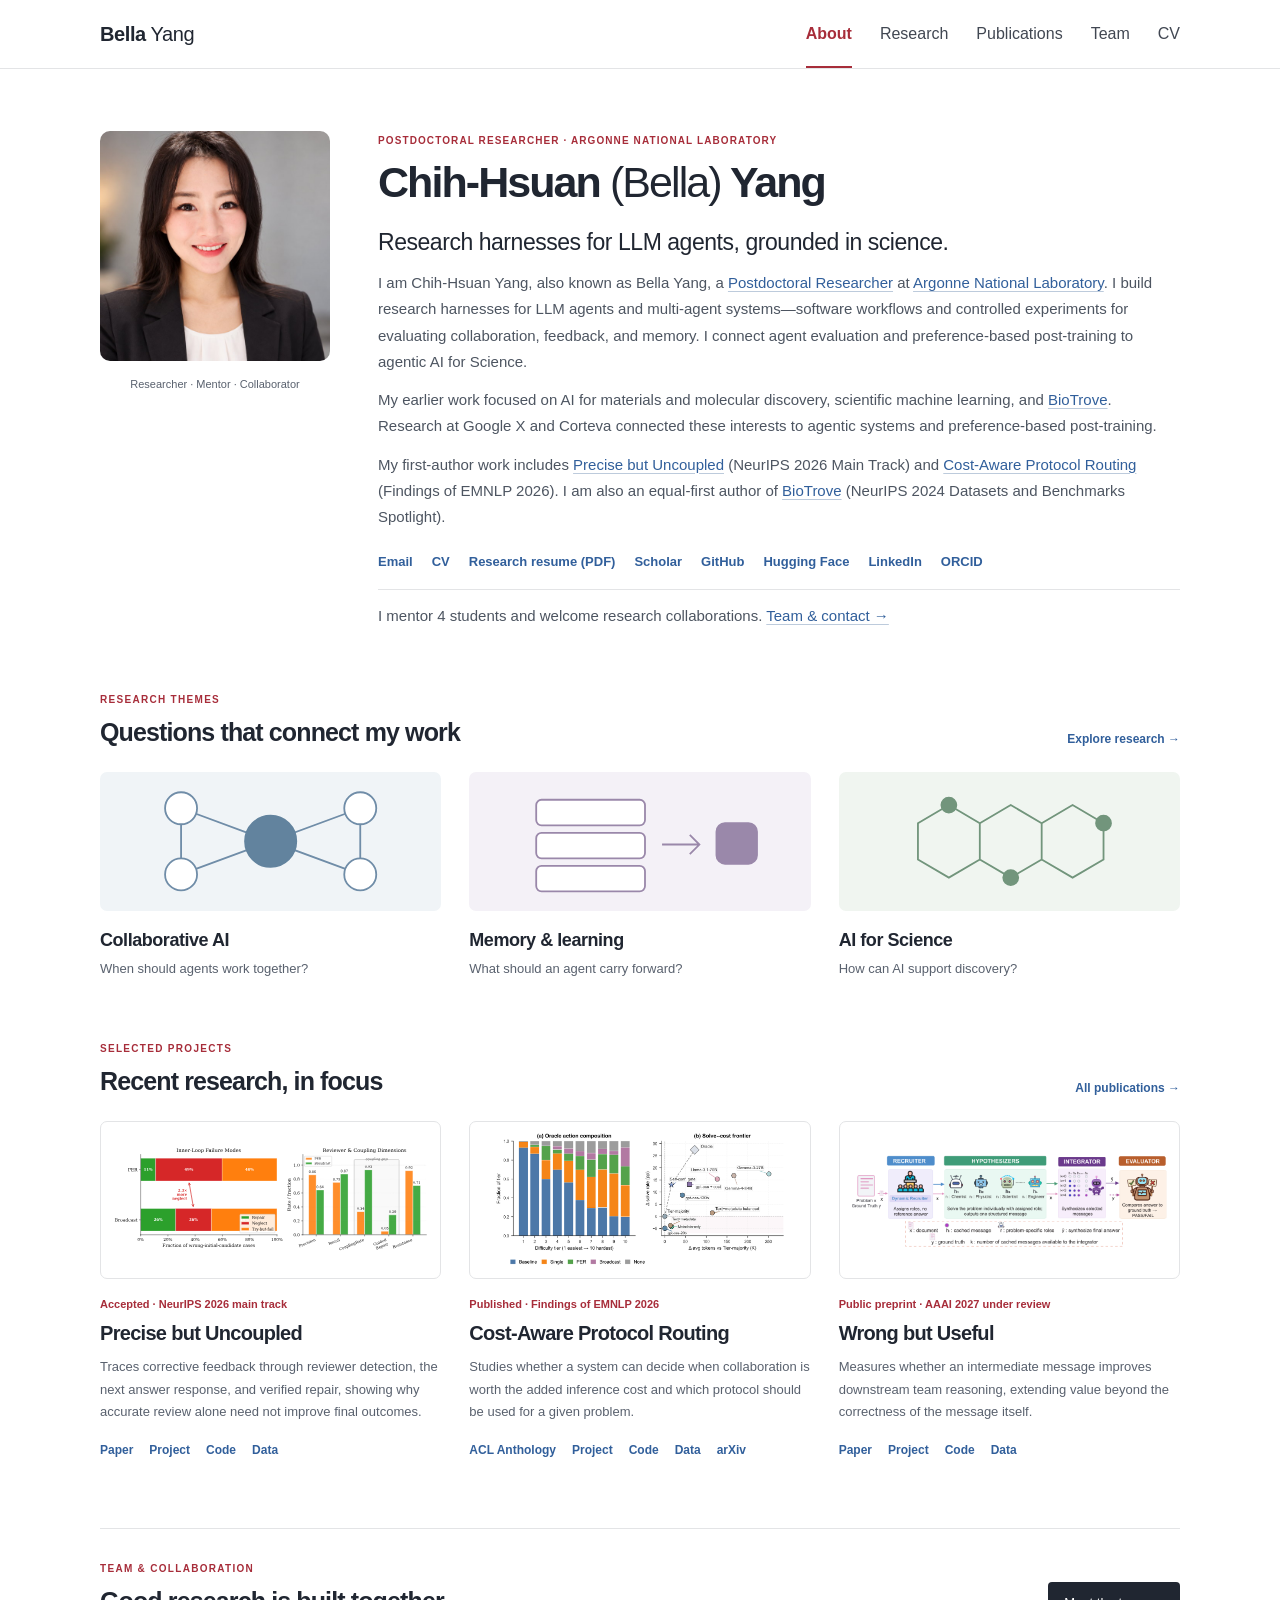
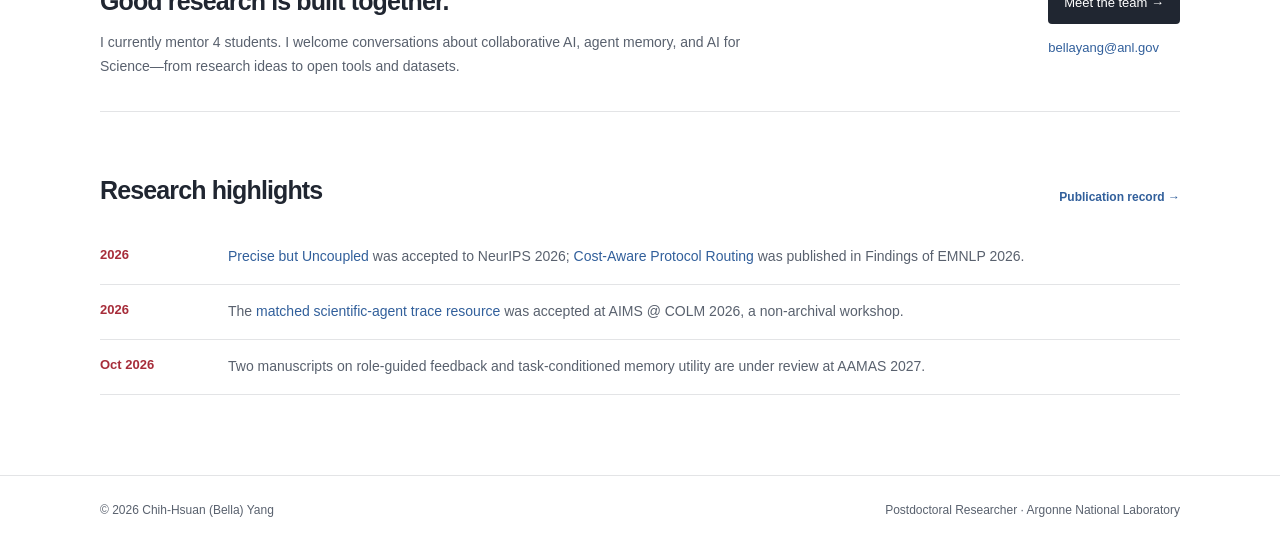
==== commit d8f04307: "Publish clearer research portfolio and Hugging Face resource identity" ====
--- a/index.html
+++ b/index.html
@@ -1,2 +1,2 @@
 <!DOCTYPE html><html lang="en"><head><meta charSet="utf-8"/><meta name="viewport" content="width=device-width, initial-scale=1"/><link rel="stylesheet" href="/assets/site.css"/><title>Bella Yang (Chih-Hsuan Yang) | Argonne National Laboratory</title><meta name="description" content="Bella Yang (Chih-Hsuan Yang): LLM-agent harnesses, multi-agent systems, and agentic AI for Science. Postdoctoral Researcher at Argonne National Laboratory. Publications, projects, and collaboration."/><meta name="application-name" content="Bella Yang"/><meta name="keywords" content="Chih-Hsuan Bella Yang,Chih-Hsuan Yang,Bella Yang,Argonne National Laboratory,Argonne,multi-agent systems,AI for Science,agent evaluation,collaborative AI,AI for materials discovery,molecular language models,scientific machine learning,BioTrove,reinforcement learning"/><meta name="author" content="Chih-Hsuan (Bella) Yang"/><link rel="author" href="https://chihhsuan-yang.github.io"/><meta name="creator" content="Chih-Hsuan (Bella) Yang"/><meta name="publisher" content="Chih-Hsuan (Bella) Yang"/><meta name="category" content="Research"/><meta name="robots" content="index, follow"/><meta name="googlebot" content="index, follow, max-image-preview:large, max-snippet:-1, max-video-preview:-1"/><meta property="og:title" content="Bella Yang (Chih-Hsuan Yang) | Argonne National Laboratory"/><meta property="og:description" content="Bella Yang (Chih-Hsuan Yang): LLM-agent harnesses, multi-agent systems, and agentic AI for Science. Postdoctoral Researcher at Argonne National Laboratory. Publications, projects, and collaboration."/><meta property="og:url" content="https://chihhsuan-yang.github.io/"/><meta property="og:site_name" content="Bella Yang"/><meta property="og:type" content="profile"/><meta property="og:locale" content="en_US"/><meta property="og:image" content="https://chihhsuan-yang.github.io/og.png"/><meta property="og:image:width" content="1200"/><meta property="og:image:height" content="630"/><meta property="og:image:alt" content="Chih-Hsuan (Bella) Yang, Argonne National Laboratory researcher"/><meta name="twitter:card" content="summary_large_image"/><meta name="twitter:title" content="Bella Yang (Chih-Hsuan Yang) | Argonne National Laboratory"/><meta name="twitter:description" content="Bella Yang (Chih-Hsuan Yang): LLM-agent harnesses, multi-agent systems, and agentic AI for Science. Postdoctoral Researcher at Argonne National Laboratory. Publications, projects, and collaboration."/><meta name="twitter:image" content="https://chihhsuan-yang.github.io/og.png"/><link rel="icon" href="/bella-yang-profile.jpg" sizes="600x600" type="image/jpeg"/><link rel="canonical" href="https://chihhsuan-yang.github.io/"/><meta name="google-site-verification" content="qrDLqd50NeAtLPjh41xYGkPx66R3m0NOW2qwP1FVAsw"/>
-</head><body><script type="application/ld+json">{"@context":"https://schema.org","@graph":[{"@type":"WebSite","@id":"https://chihhsuan-yang.github.io/#website","url":"https://chihhsuan-yang.github.io/","name":"Bella Yang","alternateName":["Chih-Hsuan (Bella) Yang","Chih-Hsuan Yang","chihhsuan-yang.github.io"],"description":"Bella Yang (Chih-Hsuan Yang): LLM-agent harnesses, multi-agent systems, and agentic AI for Science. Postdoctoral Researcher at Argonne National Laboratory. Publications, projects, and collaboration.","inLanguage":"en-US"},{"@type":"ProfilePage","@id":"https://chihhsuan-yang.github.io/#profilepage","url":"https://chihhsuan-yang.github.io","name":"Bella Yang (Chih-Hsuan Yang) | Argonne National Laboratory","isPartOf":{"@id":"https://chihhsuan-yang.github.io/#website"},"dateModified":"2026-10-31","mainEntity":{"@type":"Person","@id":"https://chihhsuan-yang.github.io/#person","name":"Chih-Hsuan (Bella) Yang","alternateName":["Chih-Hsuan Yang","Bella Yang","Bella. CH Yang"],"description":"Bella Yang (Chih-Hsuan Yang): LLM-agent harnesses, multi-agent systems, and agentic AI for Science. Postdoctoral Researcher at Argonne National Laboratory. Publications, projects, and collaboration.","url":"https://chihhsuan-yang.github.io","image":"https://chihhsuan-yang.github.io/bella-yang-profile.jpg","jobTitle":"Postdoctoral Researcher","email":"mailto:bellayang@anl.gov","worksFor":{"@type":"Organization","name":"Argonne National Laboratory","url":"https://www.anl.gov/"},"affiliation":{"@type":"Organization","name":"Argonne National Laboratory","url":"https://www.anl.gov/"},"alumniOf":[{"@type":"CollegeOrUniversity","name":"Iowa State University","url":"https://www.iastate.edu/"},{"@type":"CollegeOrUniversity","name":"National Taiwan University","url":"https://www.ntu.edu.tw/english/"}],"sameAs":["https://scholar.google.com/citations?user=s7RDC3YAAAAJ","https://orcid.org/0000-0003-4841-1135","https://github.com/ChihHsuan-Yang","https://www.linkedin.com/in/chih-hsuan-yang-isu/","https://huggingface.co/ChihHsuan-Yang"],"subjectOf":{"@type":"WebPage","url":"https://intro-hpc-bootcamp.alcf.anl.gov/program/program-details/facilitators-and-speakers"},"knowsAbout":["Research harnesses","LLM agents","Large language models","Multi-agent systems","Agentic AI for Science","AI for Science","Agent evaluation","Collaborative AI","Multi-agent reasoning","Materials discovery","Molecular language models","Scientific machine learning","AI for biodiversity","Agent memory","Skill learning","LLM post-training"]}}]}</script><a class="skip-link" href="#main">Skip to content</a><header class="site-header"><div class="header-inner"><a href="/" class="site-name" aria-label="Bella Yang, homepage"><strong>Bella</strong> Yang</a><nav class="site-nav" aria-label="Main navigation"><a class="active" href="/" aria-current="page">About</a><a href="/projects/">Research</a><a href="/publications/">Publications</a><a href="/team/">Team</a><a href="/cv/">CV</a></nav></div><div class="accent-rule" aria-hidden="true"></div></header><main class="content-shell portfolio-home" id="main"><section class="identity-grid" id="about-heading" aria-labelledby="profile-name"><div class="identity-portrait"><img src="/bella-yang-profile.jpg" alt="Portrait of Chih-Hsuan (Bella) Yang" width="600" height="600" fetchPriority="high"/><span>Researcher · Mentor · Collaborator</span></div><div class="identity-copy"><p class="page-eyebrow">Postdoctoral Researcher<!-- --> · Argonne National Laboratory</p><h1 id="profile-name">Chih-Hsuan <span>(Bella)</span> Yang</h1><p class="identity-mission">Research harnesses for LLM agents, grounded in science.</p><p>I am Chih-Hsuan Yang, also known as Bella Yang, a <a href="https://intro-hpc-bootcamp.alcf.anl.gov/program/program-details/facilitators-and-speakers">Postdoctoral Researcher</a> at <a href="https://www.anl.gov/">Argonne National Laboratory</a>. I build research harnesses for LLM agents and multi-agent systems, studying how agents reason together, use feedback and memory, and support agentic AI for Science.</p><p>My earlier work focused on AI for materials and molecular discovery, scientific machine learning, and <a href="https://baskargroup.github.io/BioTrove/">BioTrove</a>. Research at Google X and Corteva connected these interests to agentic systems and preference-based post-training.</p><p>My first-author work includes <a href="https://chihhsuan-yang.github.io/NeurIPS26_Precise-but-Uncoupled/">Precise but Uncoupled</a> (NeurIPS 2026 Main Track) and <a href="https://chihhsuan-yang.github.io/EMNLP_Cost-Aware-Protocol-Routing/">Cost-Aware Protocol Routing</a> (Findings of EMNLP 2026). I am also an equal-first author of <a href="https://baskargroup.github.io/BioTrove/">BioTrove</a> (NeurIPS 2024 Datasets and Benchmarks Spotlight).</p><div class="identity-links" id="path-heading" aria-label="Professional links"><a href="mailto:bellayang@anl.gov">Email</a><a href="/cv/">CV</a><a href="/resume/Bella_Yang_Research_Resume.pdf" download="">Research resume (PDF)</a><a href="https://scholar.google.com/citations?user=s7RDC3YAAAAJ" rel="me noreferrer" target="_blank">Scholar</a><a href="https://github.com/ChihHsuan-Yang" rel="me noreferrer" target="_blank">GitHub</a><a href="https://huggingface.co/ChihHsuan-Yang" rel="me noreferrer" target="_blank">Hugging Face</a><a href="https://www.linkedin.com/in/chih-hsuan-yang-isu/" rel="me noreferrer" target="_blank">LinkedIn</a><a href="https://orcid.org/0000-0003-4841-1135" rel="me noreferrer" target="_blank">ORCID</a></div><p class="identity-mentoring">I mentor <!-- -->4<!-- --> students and welcome research collaborations. <a href="/team/">Team &amp; contact →</a></p></div></section><section class="portfolio-section" id="research-focus-heading" aria-labelledby="themes-heading"><div class="section-title-row"><div><p class="page-eyebrow">Research themes</p><h2 id="themes-heading">Questions that connect my work</h2></div><a class="section-link" href="/projects/">Explore research →</a></div><div class="theme-grid"><a class="theme-card" href="/projects/#collaborative-ai"><svg class="theme-visual theme-visual-agents" viewBox="0 0 320 130" aria-hidden="true" focusable="false"><path d="M76 34L160 65L244 34M76 96L160 65L244 96M76 34V96M244 34V96"></path><circle cx="76" cy="34" r="15"></circle><circle cx="76" cy="96" r="15"></circle><circle cx="244" cy="34" r="15"></circle><circle cx="244" cy="96" r="15"></circle><circle class="theme-node-focus" cx="160" cy="65" r="24"></circle></svg><h3>Collaborative AI</h3><p>When should agents work together?</p></a><a class="theme-card" href="/projects/#memory-learning"><svg class="theme-visual theme-visual-memory" viewBox="0 0 320 130" aria-hidden="true" focusable="false"><rect x="63" y="26" width="102" height="24" rx="5"></rect><rect x="63" y="57" width="102" height="24" rx="5"></rect><rect x="63" y="88" width="102" height="24" rx="5"></rect><path d="M181 68H216M207 59L216 68L207 77"></path><rect class="theme-node-focus" x="232" y="48" width="38" height="38" rx="8"></rect></svg><h3>Memory &amp; learning</h3><p>What should an agent carry forward?</p></a><a class="theme-card" href="/projects/#ai-for-science"><svg class="theme-visual theme-visual-science" viewBox="0 0 320 130" aria-hidden="true" focusable="false"><path d="M103 31L132 48V82L103 99L74 82V48ZM132 48L161 31L190 48V82L161 99L132 82M190 48L219 31L248 48V82L219 99L190 82"></path><circle class="theme-node-focus" cx="103" cy="31" r="7"></circle><circle class="theme-node-focus" cx="161" cy="99" r="7"></circle><circle class="theme-node-focus" cx="248" cy="48" r="7"></circle></svg><h3>AI for Science</h3><p>How can AI support discovery?</p></a></div></section><section class="portfolio-section" aria-labelledby="selected-work-heading"><div class="section-title-row"><div><p class="page-eyebrow">Selected projects</p><h2 id="selected-work-heading">Recent research, in focus</h2></div><a class="section-link" href="/publications/">All publications →</a></div><div class="work-gallery"><article class="work-card"><a class="work-image" href="https://chihhsuan-yang.github.io/NeurIPS26_Precise-but-Uncoupled/" aria-label="Precise but Uncoupled project page"><img src="/research/critique.svg" alt="Original project figure comparing reviewer precision, critique uptake, and repair across collaboration protocols." width="600" height="250" loading="lazy"/></a><p class="work-status">Accepted · NeurIPS 2026 main track</p><h3><a href="https://chihhsuan-yang.github.io/NeurIPS26_Precise-but-Uncoupled/">Precise but Uncoupled</a></h3><p class="work-description">Traces corrective feedback through reviewer detection, the next answer response, and verified repair, showing why accurate review alone need not improve final outcomes.</p><div class="resource-links" aria-label="Precise but Uncoupled resources"><a href="https://chihhsuan-yang.github.io/NeurIPS26_Precise-but-Uncoupled/" target="_blank" rel="noreferrer">Project</a><a href="https://arxiv.org/abs/2607.15388" target="_blank" rel="noreferrer">arXiv</a><a href="https://github.com/ChihHsuan-Yang/NeurIPS26_Precise-but-Uncoupled" target="_blank" rel="noreferrer">GitHub</a><a href="https://huggingface.co/datasets/AgentsSci/NeurIPS26_Precise-but-Uncoupled" target="_blank" rel="noreferrer">Dataset</a></div></article><article class="work-card"><a class="work-image" href="https://chihhsuan-yang.github.io/EMNLP_Cost-Aware-Protocol-Routing/" aria-label="Cost-Aware Protocol Routing project page"><img src="/research/routing.png" alt="Original protocol-routing figure showing oracle labels by difficulty and the solve–cost frontier." width="600" height="250" loading="lazy"/></a><p class="work-status">Accepted · Findings of EMNLP 2026</p><h3><a href="https://chihhsuan-yang.github.io/EMNLP_Cost-Aware-Protocol-Routing/">Cost-Aware Protocol Routing</a></h3><p class="work-description">Studies whether a system can decide when collaboration is worth the added inference cost and which protocol should be used for a given problem.</p><div class="resource-links" aria-label="Cost-Aware Protocol Routing resources"><a href="https://chihhsuan-yang.github.io/EMNLP_Cost-Aware-Protocol-Routing/" target="_blank" rel="noreferrer">Project</a><a href="https://aclanthology.org/2026.findings-emnlp.1275/" target="_blank" rel="noreferrer">Paper</a><a href="https://arxiv.org/abs/2608.14927" target="_blank" rel="noreferrer">arXiv</a><a href="https://github.com/ChihHsuan-Yang/EMNLP_Cost-Aware-Protocol-Routing" target="_blank" rel="noreferrer">GitHub</a><a href="https://huggingface.co/datasets/AgentsSci/EMNLP_Cost-Aware-Protocol-Routing" target="_blank" rel="noreferrer">Dataset</a></div></article><article class="work-card"><a class="work-image" href="https://chihhsuan-yang.github.io/AAAI_Wrong-but-Useful/" aria-label="Wrong but Useful project page"><img src="/research/trajectory.png" alt="DHD protocol with a recruiter, independent hypothesizers, an integrator, and an evaluator." width="600" height="250" loading="lazy"/></a><p class="work-status">Public preprint · AAAI 2027 under review</p><h3><a href="https://chihhsuan-yang.github.io/AAAI_Wrong-but-Useful/">Wrong but Useful</a></h3><p class="work-description">Measures whether an intermediate message improves downstream team reasoning, extending value beyond the correctness of the message itself.</p><div class="resource-links" aria-label="Wrong but Useful resources"><a href="https://chihhsuan-yang.github.io/AAAI_Wrong-but-Useful/" target="_blank" rel="noreferrer">Project</a><a href="https://arxiv.org/abs/2608.14375" target="_blank" rel="noreferrer">arXiv</a><a href="https://github.com/ChihHsuan-Yang/AAAI_Wrong-but-Useful" target="_blank" rel="noreferrer">GitHub</a><a href="https://huggingface.co/datasets/AgentsSci/AAAI_Wrong-but-Useful" target="_blank" rel="noreferrer">Dataset</a></div></article></div></section><section class="portfolio-section home-team" id="collaboration-heading" aria-labelledby="home-team-heading"><div><p class="page-eyebrow">Team &amp; collaboration</p><h2 id="home-team-heading">Good research is built together.</h2><p>I currently mentor <!-- -->4<!-- --> students. I welcome conversations about collaborative AI, agent memory, and AI for Science—from research ideas to open tools and datasets.</p></div><div class="home-team-actions"><a class="primary-link" href="/team/">Meet the team →</a><a href="mailto:bellayang@anl.gov">bellayang@anl.gov</a></div></section><section class="portfolio-section portfolio-news" aria-labelledby="news-heading"><div class="section-title-row"><h2 id="news-heading">Recent updates</h2><a class="section-link" href="/publications/">Publication record →</a></div><div class="news-list"><article><time dateTime="2026-10">Oct 2026</time><p>Two manuscripts on role-guided feedback and task-conditioned memory utility are under review at AAMAS 2027.</p></article><article><time dateTime="2026">2026</time><p><a href="https://chihhsuan-yang.github.io/NeurIPS26_Precise-but-Uncoupled/">Precise but Uncoupled</a> was accepted to NeurIPS 2026; <a href="https://chihhsuan-yang.github.io/EMNLP_Cost-Aware-Protocol-Routing/">Cost-Aware Protocol Routing</a> was accepted to Findings of EMNLP 2026.</p></article><article><time dateTime="2026">2026</time><p>The matched scientific-agent trace resource was accepted at AIMS @ COLM 2026, a non-archival workshop.</p></article></div></section></main><footer class="site-footer"><div class="footer-inner"><span>© 2026 <!-- -->Chih-Hsuan (Bella) Yang</span><span>Postdoctoral Researcher<!-- --> · <!-- -->Argonne National Laboratory</span></div></footer></body></html>+</head><body><script type="application/ld+json">{"@context":"https://schema.org","@graph":[{"@type":"WebSite","@id":"https://chihhsuan-yang.github.io/#website","url":"https://chihhsuan-yang.github.io/","name":"Bella Yang","alternateName":["Chih-Hsuan (Bella) Yang","Chih-Hsuan Yang","chihhsuan-yang.github.io"],"description":"Bella Yang (Chih-Hsuan Yang): LLM-agent harnesses, multi-agent systems, and agentic AI for Science. Postdoctoral Researcher at Argonne National Laboratory. Publications, projects, and collaboration.","inLanguage":"en-US"},{"@type":"ProfilePage","@id":"https://chihhsuan-yang.github.io/#profilepage","url":"https://chihhsuan-yang.github.io","name":"Bella Yang (Chih-Hsuan Yang) | Argonne National Laboratory","isPartOf":{"@id":"https://chihhsuan-yang.github.io/#website"},"dateModified":"2026-10-31","mainEntity":{"@type":"Person","@id":"https://chihhsuan-yang.github.io/#person","name":"Chih-Hsuan (Bella) Yang","alternateName":["Chih-Hsuan Yang","Bella Yang","Bella. CH Yang"],"description":"Bella Yang (Chih-Hsuan Yang): LLM-agent harnesses, multi-agent systems, and agentic AI for Science. Postdoctoral Researcher at Argonne National Laboratory. Publications, projects, and collaboration.","url":"https://chihhsuan-yang.github.io","image":"https://chihhsuan-yang.github.io/bella-yang-profile.jpg","jobTitle":"Postdoctoral Researcher","email":"mailto:bellayang@anl.gov","worksFor":{"@type":"Organization","name":"Argonne National Laboratory","url":"https://www.anl.gov/"},"affiliation":{"@type":"Organization","name":"Argonne National Laboratory","url":"https://www.anl.gov/"},"alumniOf":[{"@type":"CollegeOrUniversity","name":"Iowa State University","url":"https://www.iastate.edu/"},{"@type":"CollegeOrUniversity","name":"National Taiwan University","url":"https://www.ntu.edu.tw/english/"}],"sameAs":["https://scholar.google.com/citations?user=s7RDC3YAAAAJ","https://orcid.org/0000-0003-4841-1135","https://github.com/ChihHsuan-Yang","https://www.linkedin.com/in/chih-hsuan-yang-isu/","https://huggingface.co/ChihHsuan-Yang"],"subjectOf":{"@type":"WebPage","url":"https://intro-hpc-bootcamp.alcf.anl.gov/program/program-details/facilitators-and-speakers"},"knowsAbout":["Research harnesses","LLM agents","Large language models","Multi-agent systems","Agentic AI for Science","AI for Science","Agent evaluation","Collaborative AI","Multi-agent reasoning","Materials discovery","Molecular language models","Scientific machine learning","AI for biodiversity","Agent memory","Skill learning","LLM post-training","Preference modeling","Reward modeling","Direct Preference Optimization","Proximal Policy Optimization"]}}]}</script><a class="skip-link" href="#main">Skip to content</a><header class="site-header"><div class="header-inner"><a href="/" class="site-name" aria-label="Bella Yang, homepage"><strong>Bella</strong> Yang</a><nav class="site-nav" aria-label="Main navigation"><a class="active" href="/" aria-current="page">About</a><a href="/projects/">Research</a><a href="/publications/">Publications</a><a href="/team/">Team</a><a href="/cv/">CV</a></nav></div><div class="accent-rule" aria-hidden="true"></div></header><main class="content-shell portfolio-home" id="main"><section class="identity-grid" id="about-heading" aria-labelledby="profile-name"><div class="identity-portrait"><img src="/bella-yang-profile.jpg" alt="Portrait of Chih-Hsuan (Bella) Yang" width="600" height="600" fetchPriority="high"/><span>Researcher · Mentor · Collaborator</span></div><div class="identity-copy"><p class="page-eyebrow">Postdoctoral Researcher<!-- --> · Argonne National Laboratory</p><h1 id="profile-name">Chih-Hsuan <span>(Bella)</span> Yang</h1><p class="identity-mission">Research harnesses for LLM agents, grounded in science.</p><p>I am Chih-Hsuan Yang, also known as Bella Yang, a <a href="https://intro-hpc-bootcamp.alcf.anl.gov/program/program-details/facilitators-and-speakers">Postdoctoral Researcher</a> at <a href="https://www.anl.gov/">Argonne National Laboratory</a>. I build research harnesses for LLM agents and multi-agent systems—software workflows and controlled experiments for evaluating collaboration, feedback, and memory. I connect agent evaluation and preference-based post-training to agentic AI for Science.</p><p>My earlier work focused on AI for materials and molecular discovery, scientific machine learning, and <a href="https://baskargroup.github.io/BioTrove/">BioTrove</a>. Research at Google X and Corteva connected these interests to agentic systems and preference-based post-training.</p><p>My first-author work includes <a href="https://chihhsuan-yang.github.io/NeurIPS26_Precise-but-Uncoupled/">Precise but Uncoupled</a> (NeurIPS 2026 Main Track) and <a href="https://chihhsuan-yang.github.io/EMNLP_Cost-Aware-Protocol-Routing/">Cost-Aware Protocol Routing</a> (Findings of EMNLP 2026). I am also an equal-first author of <a href="https://baskargroup.github.io/BioTrove/">BioTrove</a> (NeurIPS 2024 Datasets and Benchmarks Spotlight).</p><div class="identity-links" id="path-heading" aria-label="Professional links"><a href="mailto:bellayang@anl.gov">Email</a><a href="/cv/">CV</a><a href="/resume/Bella_Yang_Research_Resume.pdf" download="">Research resume (PDF)</a><a href="https://scholar.google.com/citations?user=s7RDC3YAAAAJ" rel="me noreferrer" target="_blank">Scholar</a><a href="https://github.com/ChihHsuan-Yang" rel="me noreferrer" target="_blank">GitHub</a><a href="https://huggingface.co/ChihHsuan-Yang" rel="me noreferrer" target="_blank">Hugging Face</a><a href="https://www.linkedin.com/in/chih-hsuan-yang-isu/" rel="me noreferrer" target="_blank">LinkedIn</a><a href="https://orcid.org/0000-0003-4841-1135" rel="me noreferrer" target="_blank">ORCID</a></div><p class="identity-mentoring">I mentor <!-- -->4<!-- --> students and welcome research collaborations. <a href="/team/">Team &amp; contact →</a></p></div></section><section class="portfolio-section" id="research-focus-heading" aria-labelledby="themes-heading"><div class="section-title-row"><div><p class="page-eyebrow">Research themes</p><h2 id="themes-heading">Questions that connect my work</h2></div><a class="section-link" href="/projects/">Explore research →</a></div><div class="theme-grid"><a class="theme-card" href="/projects/#collaborative-ai"><svg class="theme-visual theme-visual-agents" viewBox="0 0 320 130" aria-hidden="true" focusable="false"><path d="M76 34L160 65L244 34M76 96L160 65L244 96M76 34V96M244 34V96"></path><circle cx="76" cy="34" r="15"></circle><circle cx="76" cy="96" r="15"></circle><circle cx="244" cy="34" r="15"></circle><circle cx="244" cy="96" r="15"></circle><circle class="theme-node-focus" cx="160" cy="65" r="24"></circle></svg><h3>Collaborative AI</h3><p>When should agents work together?</p></a><a class="theme-card" href="/projects/#memory-learning"><svg class="theme-visual theme-visual-memory" viewBox="0 0 320 130" aria-hidden="true" focusable="false"><rect x="63" y="26" width="102" height="24" rx="5"></rect><rect x="63" y="57" width="102" height="24" rx="5"></rect><rect x="63" y="88" width="102" height="24" rx="5"></rect><path d="M181 68H216M207 59L216 68L207 77"></path><rect class="theme-node-focus" x="232" y="48" width="38" height="38" rx="8"></rect></svg><h3>Memory &amp; learning</h3><p>What should an agent carry forward?</p></a><a class="theme-card" href="/projects/#ai-for-science"><svg class="theme-visual theme-visual-science" viewBox="0 0 320 130" aria-hidden="true" focusable="false"><path d="M103 31L132 48V82L103 99L74 82V48ZM132 48L161 31L190 48V82L161 99L132 82M190 48L219 31L248 48V82L219 99L190 82"></path><circle class="theme-node-focus" cx="103" cy="31" r="7"></circle><circle class="theme-node-focus" cx="161" cy="99" r="7"></circle><circle class="theme-node-focus" cx="248" cy="48" r="7"></circle></svg><h3>AI for Science</h3><p>How can AI support discovery?</p></a></div></section><section class="portfolio-section" aria-labelledby="selected-work-heading"><div class="section-title-row"><div><p class="page-eyebrow">Selected projects</p><h2 id="selected-work-heading">Recent research, in focus</h2></div><a class="section-link" href="/publications/">All publications →</a></div><div class="work-gallery"><article class="work-card"><a class="work-image" href="https://chihhsuan-yang.github.io/NeurIPS26_Precise-but-Uncoupled/" aria-label="Precise but Uncoupled project page"><img src="/research/critique.svg" alt="Original project figure comparing reviewer precision, critique uptake, and repair across collaboration protocols." width="600" height="250" loading="lazy"/></a><p class="work-status">Accepted · NeurIPS 2026 main track</p><h3><a href="https://chihhsuan-yang.github.io/NeurIPS26_Precise-but-Uncoupled/">Precise but Uncoupled</a></h3><p class="work-description">Traces corrective feedback through reviewer detection, the next answer response, and verified repair, showing why accurate review alone need not improve final outcomes.</p><div class="resource-links" aria-label="Precise but Uncoupled resources"><a href="https://arxiv.org/abs/2607.15388" aria-label="Paper: arXiv" title="arXiv" target="_blank" rel="noreferrer">Paper</a><a href="https://chihhsuan-yang.github.io/NeurIPS26_Precise-but-Uncoupled/" aria-label="Project: Project page" title="Project page" target="_blank" rel="noreferrer">Project</a><a href="https://github.com/ChihHsuan-Yang/NeurIPS26_Precise-but-Uncoupled" target="_blank" rel="noreferrer">Code</a><a href="https://huggingface.co/datasets/AgentsSci/NeurIPS26_Precise-but-Uncoupled" target="_blank" rel="noreferrer">Data</a></div></article><article class="work-card"><a class="work-image" href="https://chihhsuan-yang.github.io/EMNLP_Cost-Aware-Protocol-Routing/" aria-label="Cost-Aware Protocol Routing project page"><img src="/research/routing.png" alt="Original protocol-routing figure showing oracle labels by difficulty and the solve–cost frontier." width="600" height="250" loading="lazy"/></a><p class="work-status">Published · Findings of EMNLP 2026</p><h3><a href="https://chihhsuan-yang.github.io/EMNLP_Cost-Aware-Protocol-Routing/">Cost-Aware Protocol Routing</a></h3><p class="work-description">Studies whether a system can decide when collaboration is worth the added inference cost and which protocol should be used for a given problem.</p><div class="resource-links" aria-label="Cost-Aware Protocol Routing resources"><a href="https://aclanthology.org/2026.findings-emnlp.1275/" aria-label="ACL Anthology: Paper" title="Paper" target="_blank" rel="noreferrer">ACL Anthology</a><a href="https://chihhsuan-yang.github.io/EMNLP_Cost-Aware-Protocol-Routing/" aria-label="Project: Project page" title="Project page" target="_blank" rel="noreferrer">Project</a><a href="https://github.com/ChihHsuan-Yang/EMNLP_Cost-Aware-Protocol-Routing" target="_blank" rel="noreferrer">Code</a><a href="https://huggingface.co/datasets/AgentsSci/EMNLP_Cost-Aware-Protocol-Routing" target="_blank" rel="noreferrer">Data</a><a href="https://arxiv.org/abs/2608.14927" target="_blank" rel="noreferrer">arXiv</a></div></article><article class="work-card"><a class="work-image" href="https://chihhsuan-yang.github.io/AAAI_Wrong-but-Useful/" aria-label="Wrong but Useful project page"><img src="/research/trajectory.png" alt="DHD protocol with a recruiter, independent hypothesizers, an integrator, and an evaluator." width="600" height="250" loading="lazy"/></a><p class="work-status">Public preprint · AAAI 2027 under review</p><h3><a href="https://chihhsuan-yang.github.io/AAAI_Wrong-but-Useful/">Wrong but Useful</a></h3><p class="work-description">Measures whether an intermediate message improves downstream team reasoning, extending value beyond the correctness of the message itself.</p><div class="resource-links" aria-label="Wrong but Useful resources"><a href="https://arxiv.org/abs/2608.14375" aria-label="Paper: arXiv" title="arXiv" target="_blank" rel="noreferrer">Paper</a><a href="https://chihhsuan-yang.github.io/AAAI_Wrong-but-Useful/" aria-label="Project: Project page" title="Project page" target="_blank" rel="noreferrer">Project</a><a href="https://github.com/ChihHsuan-Yang/AAAI_Wrong-but-Useful" target="_blank" rel="noreferrer">Code</a><a href="https://huggingface.co/datasets/AgentsSci/AAAI_Wrong-but-Useful" target="_blank" rel="noreferrer">Data</a></div></article></div></section><section class="portfolio-section home-team" id="collaboration-heading" aria-labelledby="home-team-heading"><div><p class="page-eyebrow">Team &amp; collaboration</p><h2 id="home-team-heading">Good research is built together.</h2><p>I currently mentor <!-- -->4<!-- --> students. I welcome conversations about collaborative AI, agent memory, and AI for Science—from research ideas to open tools and datasets.</p></div><div class="home-team-actions"><a class="primary-link" href="/team/">Meet the team →</a><a href="mailto:bellayang@anl.gov">bellayang@anl.gov</a></div></section><section class="portfolio-section portfolio-news" aria-labelledby="news-heading"><div class="section-title-row"><h2 id="news-heading">Research highlights</h2><a class="section-link" href="/publications/">Publication record →</a></div><div class="news-list"><article><time dateTime="2026">2026</time><p><a href="https://chihhsuan-yang.github.io/NeurIPS26_Precise-but-Uncoupled/">Precise but Uncoupled</a> was accepted to NeurIPS 2026; <a href="https://chihhsuan-yang.github.io/EMNLP_Cost-Aware-Protocol-Routing/">Cost-Aware Protocol Routing</a> was published in Findings of EMNLP 2026.</p></article><article><time dateTime="2026">2026</time><p>The <a href="/projects/#scientific-agent-traces">matched scientific-agent trace resource</a> was accepted at AIMS @ COLM 2026, a non-archival workshop.</p></article><article><time dateTime="2026-10">Oct 2026</time><p>Two manuscripts on role-guided feedback and task-conditioned memory utility are under review at AAMAS 2027.</p></article></div></section></main><footer class="site-footer"><div class="footer-inner"><span>© 2026 <!-- -->Chih-Hsuan (Bella) Yang</span><span>Postdoctoral Researcher<!-- --> · <!-- -->Argonne National Laboratory</span></div></footer></body></html>
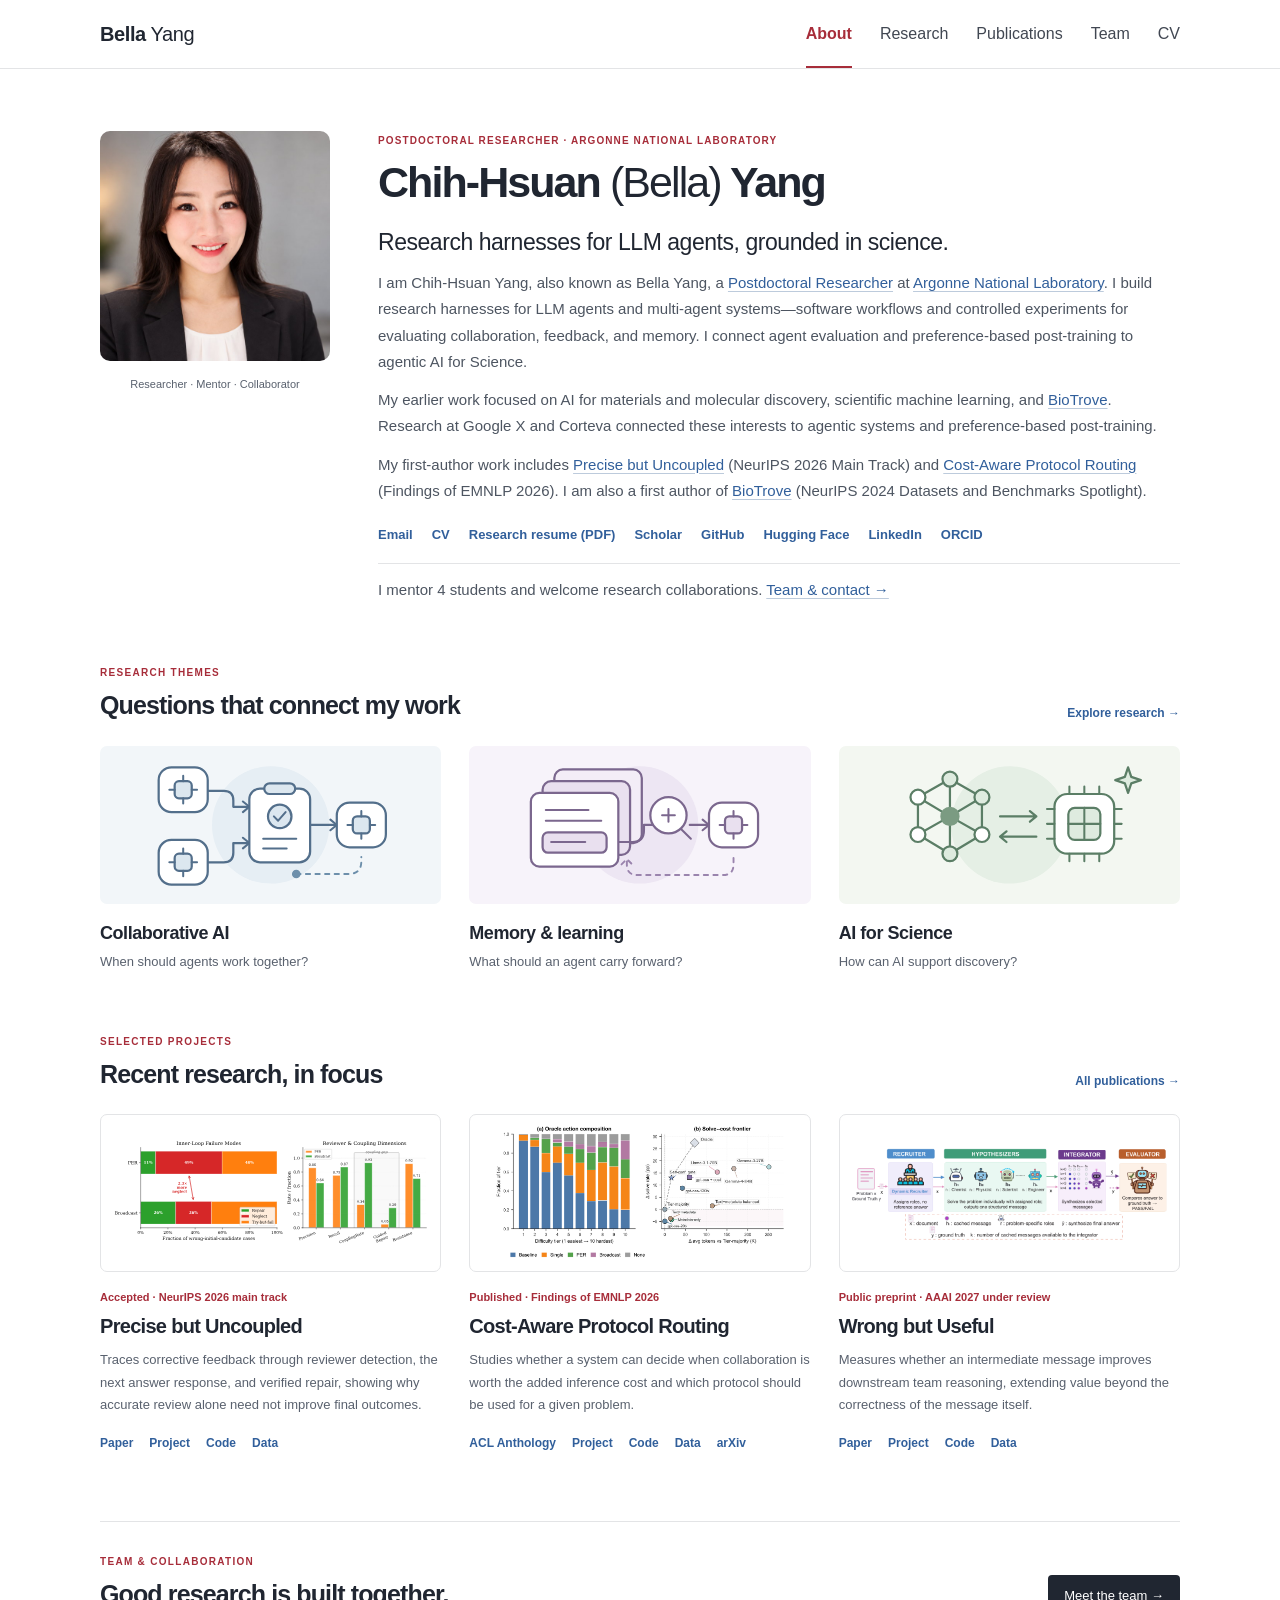
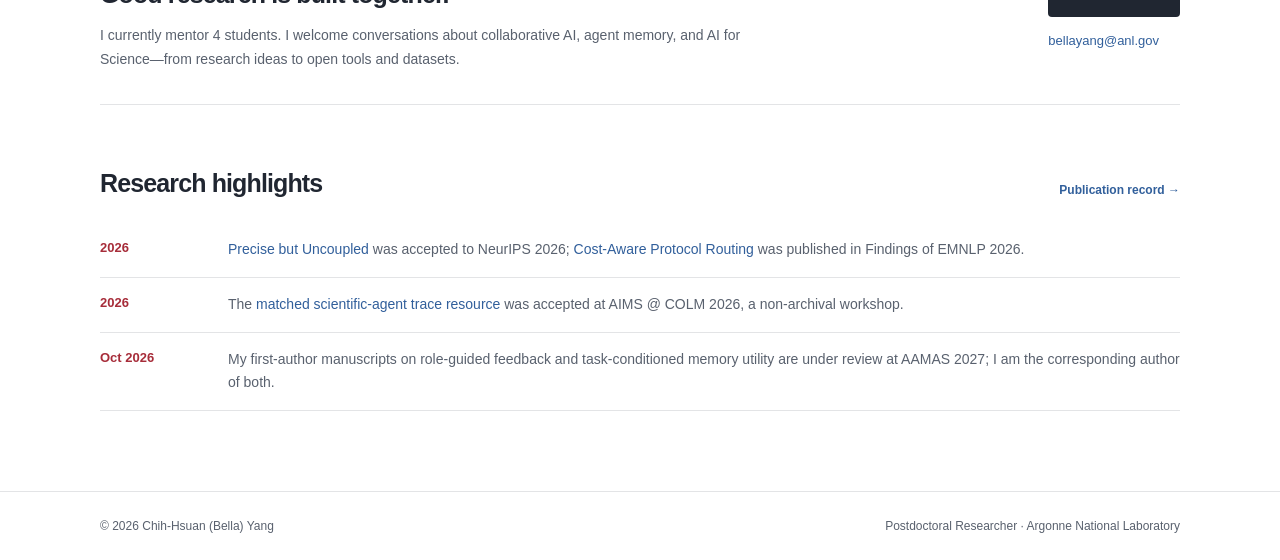
==== commit 5d69dfbc: "Publish refined research themes and first-author resume updates" ====
--- a/index.html
+++ b/index.html
@@ -1,2 +1,2 @@
 <!DOCTYPE html><html lang="en"><head><meta charSet="utf-8"/><meta name="viewport" content="width=device-width, initial-scale=1"/><link rel="stylesheet" href="/assets/site.css"/><title>Bella Yang (Chih-Hsuan Yang) | Argonne National Laboratory</title><meta name="description" content="Bella Yang (Chih-Hsuan Yang): LLM-agent harnesses, multi-agent systems, and agentic AI for Science. Postdoctoral Researcher at Argonne National Laboratory. Publications, projects, and collaboration."/><meta name="application-name" content="Bella Yang"/><meta name="keywords" content="Chih-Hsuan Bella Yang,Chih-Hsuan Yang,Bella Yang,Argonne National Laboratory,Argonne,multi-agent systems,AI for Science,agent evaluation,collaborative AI,AI for materials discovery,molecular language models,scientific machine learning,BioTrove,reinforcement learning"/><meta name="author" content="Chih-Hsuan (Bella) Yang"/><link rel="author" href="https://chihhsuan-yang.github.io"/><meta name="creator" content="Chih-Hsuan (Bella) Yang"/><meta name="publisher" content="Chih-Hsuan (Bella) Yang"/><meta name="category" content="Research"/><meta name="robots" content="index, follow"/><meta name="googlebot" content="index, follow, max-image-preview:large, max-snippet:-1, max-video-preview:-1"/><meta property="og:title" content="Bella Yang (Chih-Hsuan Yang) | Argonne National Laboratory"/><meta property="og:description" content="Bella Yang (Chih-Hsuan Yang): LLM-agent harnesses, multi-agent systems, and agentic AI for Science. Postdoctoral Researcher at Argonne National Laboratory. Publications, projects, and collaboration."/><meta property="og:url" content="https://chihhsuan-yang.github.io/"/><meta property="og:site_name" content="Bella Yang"/><meta property="og:type" content="profile"/><meta property="og:locale" content="en_US"/><meta property="og:image" content="https://chihhsuan-yang.github.io/og.png"/><meta property="og:image:width" content="1200"/><meta property="og:image:height" content="630"/><meta property="og:image:alt" content="Chih-Hsuan (Bella) Yang, Argonne National Laboratory researcher"/><meta name="twitter:card" content="summary_large_image"/><meta name="twitter:title" content="Bella Yang (Chih-Hsuan Yang) | Argonne National Laboratory"/><meta name="twitter:description" content="Bella Yang (Chih-Hsuan Yang): LLM-agent harnesses, multi-agent systems, and agentic AI for Science. Postdoctoral Researcher at Argonne National Laboratory. Publications, projects, and collaboration."/><meta name="twitter:image" content="https://chihhsuan-yang.github.io/og.png"/><link rel="icon" href="/bella-yang-profile.jpg" sizes="600x600" type="image/jpeg"/><link rel="canonical" href="https://chihhsuan-yang.github.io/"/><meta name="google-site-verification" content="qrDLqd50NeAtLPjh41xYGkPx66R3m0NOW2qwP1FVAsw"/>
-</head><body><script type="application/ld+json">{"@context":"https://schema.org","@graph":[{"@type":"WebSite","@id":"https://chihhsuan-yang.github.io/#website","url":"https://chihhsuan-yang.github.io/","name":"Bella Yang","alternateName":["Chih-Hsuan (Bella) Yang","Chih-Hsuan Yang","chihhsuan-yang.github.io"],"description":"Bella Yang (Chih-Hsuan Yang): LLM-agent harnesses, multi-agent systems, and agentic AI for Science. Postdoctoral Researcher at Argonne National Laboratory. Publications, projects, and collaboration.","inLanguage":"en-US"},{"@type":"ProfilePage","@id":"https://chihhsuan-yang.github.io/#profilepage","url":"https://chihhsuan-yang.github.io","name":"Bella Yang (Chih-Hsuan Yang) | Argonne National Laboratory","isPartOf":{"@id":"https://chihhsuan-yang.github.io/#website"},"dateModified":"2026-10-31","mainEntity":{"@type":"Person","@id":"https://chihhsuan-yang.github.io/#person","name":"Chih-Hsuan (Bella) Yang","alternateName":["Chih-Hsuan Yang","Bella Yang","Bella. CH Yang"],"description":"Bella Yang (Chih-Hsuan Yang): LLM-agent harnesses, multi-agent systems, and agentic AI for Science. Postdoctoral Researcher at Argonne National Laboratory. Publications, projects, and collaboration.","url":"https://chihhsuan-yang.github.io","image":"https://chihhsuan-yang.github.io/bella-yang-profile.jpg","jobTitle":"Postdoctoral Researcher","email":"mailto:bellayang@anl.gov","worksFor":{"@type":"Organization","name":"Argonne National Laboratory","url":"https://www.anl.gov/"},"affiliation":{"@type":"Organization","name":"Argonne National Laboratory","url":"https://www.anl.gov/"},"alumniOf":[{"@type":"CollegeOrUniversity","name":"Iowa State University","url":"https://www.iastate.edu/"},{"@type":"CollegeOrUniversity","name":"National Taiwan University","url":"https://www.ntu.edu.tw/english/"}],"sameAs":["https://scholar.google.com/citations?user=s7RDC3YAAAAJ","https://orcid.org/0000-0003-4841-1135","https://github.com/ChihHsuan-Yang","https://www.linkedin.com/in/chih-hsuan-yang-isu/","https://huggingface.co/ChihHsuan-Yang"],"subjectOf":{"@type":"WebPage","url":"https://intro-hpc-bootcamp.alcf.anl.gov/program/program-details/facilitators-and-speakers"},"knowsAbout":["Research harnesses","LLM agents","Large language models","Multi-agent systems","Agentic AI for Science","AI for Science","Agent evaluation","Collaborative AI","Multi-agent reasoning","Materials discovery","Molecular language models","Scientific machine learning","AI for biodiversity","Agent memory","Skill learning","LLM post-training","Preference modeling","Reward modeling","Direct Preference Optimization","Proximal Policy Optimization"]}}]}</script><a class="skip-link" href="#main">Skip to content</a><header class="site-header"><div class="header-inner"><a href="/" class="site-name" aria-label="Bella Yang, homepage"><strong>Bella</strong> Yang</a><nav class="site-nav" aria-label="Main navigation"><a class="active" href="/" aria-current="page">About</a><a href="/projects/">Research</a><a href="/publications/">Publications</a><a href="/team/">Team</a><a href="/cv/">CV</a></nav></div><div class="accent-rule" aria-hidden="true"></div></header><main class="content-shell portfolio-home" id="main"><section class="identity-grid" id="about-heading" aria-labelledby="profile-name"><div class="identity-portrait"><img src="/bella-yang-profile.jpg" alt="Portrait of Chih-Hsuan (Bella) Yang" width="600" height="600" fetchPriority="high"/><span>Researcher · Mentor · Collaborator</span></div><div class="identity-copy"><p class="page-eyebrow">Postdoctoral Researcher<!-- --> · Argonne National Laboratory</p><h1 id="profile-name">Chih-Hsuan <span>(Bella)</span> Yang</h1><p class="identity-mission">Research harnesses for LLM agents, grounded in science.</p><p>I am Chih-Hsuan Yang, also known as Bella Yang, a <a href="https://intro-hpc-bootcamp.alcf.anl.gov/program/program-details/facilitators-and-speakers">Postdoctoral Researcher</a> at <a href="https://www.anl.gov/">Argonne National Laboratory</a>. I build research harnesses for LLM agents and multi-agent systems—software workflows and controlled experiments for evaluating collaboration, feedback, and memory. I connect agent evaluation and preference-based post-training to agentic AI for Science.</p><p>My earlier work focused on AI for materials and molecular discovery, scientific machine learning, and <a href="https://baskargroup.github.io/BioTrove/">BioTrove</a>. Research at Google X and Corteva connected these interests to agentic systems and preference-based post-training.</p><p>My first-author work includes <a href="https://chihhsuan-yang.github.io/NeurIPS26_Precise-but-Uncoupled/">Precise but Uncoupled</a> (NeurIPS 2026 Main Track) and <a href="https://chihhsuan-yang.github.io/EMNLP_Cost-Aware-Protocol-Routing/">Cost-Aware Protocol Routing</a> (Findings of EMNLP 2026). I am also an equal-first author of <a href="https://baskargroup.github.io/BioTrove/">BioTrove</a> (NeurIPS 2024 Datasets and Benchmarks Spotlight).</p><div class="identity-links" id="path-heading" aria-label="Professional links"><a href="mailto:bellayang@anl.gov">Email</a><a href="/cv/">CV</a><a href="/resume/Bella_Yang_Research_Resume.pdf" download="">Research resume (PDF)</a><a href="https://scholar.google.com/citations?user=s7RDC3YAAAAJ" rel="me noreferrer" target="_blank">Scholar</a><a href="https://github.com/ChihHsuan-Yang" rel="me noreferrer" target="_blank">GitHub</a><a href="https://huggingface.co/ChihHsuan-Yang" rel="me noreferrer" target="_blank">Hugging Face</a><a href="https://www.linkedin.com/in/chih-hsuan-yang-isu/" rel="me noreferrer" target="_blank">LinkedIn</a><a href="https://orcid.org/0000-0003-4841-1135" rel="me noreferrer" target="_blank">ORCID</a></div><p class="identity-mentoring">I mentor <!-- -->4<!-- --> students and welcome research collaborations. <a href="/team/">Team &amp; contact →</a></p></div></section><section class="portfolio-section" id="research-focus-heading" aria-labelledby="themes-heading"><div class="section-title-row"><div><p class="page-eyebrow">Research themes</p><h2 id="themes-heading">Questions that connect my work</h2></div><a class="section-link" href="/projects/">Explore research →</a></div><div class="theme-grid"><a class="theme-card" href="/projects/#collaborative-ai"><svg class="theme-visual theme-visual-agents" viewBox="0 0 320 130" aria-hidden="true" focusable="false"><path d="M76 34L160 65L244 34M76 96L160 65L244 96M76 34V96M244 34V96"></path><circle cx="76" cy="34" r="15"></circle><circle cx="76" cy="96" r="15"></circle><circle cx="244" cy="34" r="15"></circle><circle cx="244" cy="96" r="15"></circle><circle class="theme-node-focus" cx="160" cy="65" r="24"></circle></svg><h3>Collaborative AI</h3><p>When should agents work together?</p></a><a class="theme-card" href="/projects/#memory-learning"><svg class="theme-visual theme-visual-memory" viewBox="0 0 320 130" aria-hidden="true" focusable="false"><rect x="63" y="26" width="102" height="24" rx="5"></rect><rect x="63" y="57" width="102" height="24" rx="5"></rect><rect x="63" y="88" width="102" height="24" rx="5"></rect><path d="M181 68H216M207 59L216 68L207 77"></path><rect class="theme-node-focus" x="232" y="48" width="38" height="38" rx="8"></rect></svg><h3>Memory &amp; learning</h3><p>What should an agent carry forward?</p></a><a class="theme-card" href="/projects/#ai-for-science"><svg class="theme-visual theme-visual-science" viewBox="0 0 320 130" aria-hidden="true" focusable="false"><path d="M103 31L132 48V82L103 99L74 82V48ZM132 48L161 31L190 48V82L161 99L132 82M190 48L219 31L248 48V82L219 99L190 82"></path><circle class="theme-node-focus" cx="103" cy="31" r="7"></circle><circle class="theme-node-focus" cx="161" cy="99" r="7"></circle><circle class="theme-node-focus" cx="248" cy="48" r="7"></circle></svg><h3>AI for Science</h3><p>How can AI support discovery?</p></a></div></section><section class="portfolio-section" aria-labelledby="selected-work-heading"><div class="section-title-row"><div><p class="page-eyebrow">Selected projects</p><h2 id="selected-work-heading">Recent research, in focus</h2></div><a class="section-link" href="/publications/">All publications →</a></div><div class="work-gallery"><article class="work-card"><a class="work-image" href="https://chihhsuan-yang.github.io/NeurIPS26_Precise-but-Uncoupled/" aria-label="Precise but Uncoupled project page"><img src="/research/critique.svg" alt="Original project figure comparing reviewer precision, critique uptake, and repair across collaboration protocols." width="600" height="250" loading="lazy"/></a><p class="work-status">Accepted · NeurIPS 2026 main track</p><h3><a href="https://chihhsuan-yang.github.io/NeurIPS26_Precise-but-Uncoupled/">Precise but Uncoupled</a></h3><p class="work-description">Traces corrective feedback through reviewer detection, the next answer response, and verified repair, showing why accurate review alone need not improve final outcomes.</p><div class="resource-links" aria-label="Precise but Uncoupled resources"><a href="https://arxiv.org/abs/2607.15388" aria-label="Paper: arXiv" title="arXiv" target="_blank" rel="noreferrer">Paper</a><a href="https://chihhsuan-yang.github.io/NeurIPS26_Precise-but-Uncoupled/" aria-label="Project: Project page" title="Project page" target="_blank" rel="noreferrer">Project</a><a href="https://github.com/ChihHsuan-Yang/NeurIPS26_Precise-but-Uncoupled" target="_blank" rel="noreferrer">Code</a><a href="https://huggingface.co/datasets/AgentsSci/NeurIPS26_Precise-but-Uncoupled" target="_blank" rel="noreferrer">Data</a></div></article><article class="work-card"><a class="work-image" href="https://chihhsuan-yang.github.io/EMNLP_Cost-Aware-Protocol-Routing/" aria-label="Cost-Aware Protocol Routing project page"><img src="/research/routing.png" alt="Original protocol-routing figure showing oracle labels by difficulty and the solve–cost frontier." width="600" height="250" loading="lazy"/></a><p class="work-status">Published · Findings of EMNLP 2026</p><h3><a href="https://chihhsuan-yang.github.io/EMNLP_Cost-Aware-Protocol-Routing/">Cost-Aware Protocol Routing</a></h3><p class="work-description">Studies whether a system can decide when collaboration is worth the added inference cost and which protocol should be used for a given problem.</p><div class="resource-links" aria-label="Cost-Aware Protocol Routing resources"><a href="https://aclanthology.org/2026.findings-emnlp.1275/" aria-label="ACL Anthology: Paper" title="Paper" target="_blank" rel="noreferrer">ACL Anthology</a><a href="https://chihhsuan-yang.github.io/EMNLP_Cost-Aware-Protocol-Routing/" aria-label="Project: Project page" title="Project page" target="_blank" rel="noreferrer">Project</a><a href="https://github.com/ChihHsuan-Yang/EMNLP_Cost-Aware-Protocol-Routing" target="_blank" rel="noreferrer">Code</a><a href="https://huggingface.co/datasets/AgentsSci/EMNLP_Cost-Aware-Protocol-Routing" target="_blank" rel="noreferrer">Data</a><a href="https://arxiv.org/abs/2608.14927" target="_blank" rel="noreferrer">arXiv</a></div></article><article class="work-card"><a class="work-image" href="https://chihhsuan-yang.github.io/AAAI_Wrong-but-Useful/" aria-label="Wrong but Useful project page"><img src="/research/trajectory.png" alt="DHD protocol with a recruiter, independent hypothesizers, an integrator, and an evaluator." width="600" height="250" loading="lazy"/></a><p class="work-status">Public preprint · AAAI 2027 under review</p><h3><a href="https://chihhsuan-yang.github.io/AAAI_Wrong-but-Useful/">Wrong but Useful</a></h3><p class="work-description">Measures whether an intermediate message improves downstream team reasoning, extending value beyond the correctness of the message itself.</p><div class="resource-links" aria-label="Wrong but Useful resources"><a href="https://arxiv.org/abs/2608.14375" aria-label="Paper: arXiv" title="arXiv" target="_blank" rel="noreferrer">Paper</a><a href="https://chihhsuan-yang.github.io/AAAI_Wrong-but-Useful/" aria-label="Project: Project page" title="Project page" target="_blank" rel="noreferrer">Project</a><a href="https://github.com/ChihHsuan-Yang/AAAI_Wrong-but-Useful" target="_blank" rel="noreferrer">Code</a><a href="https://huggingface.co/datasets/AgentsSci/AAAI_Wrong-but-Useful" target="_blank" rel="noreferrer">Data</a></div></article></div></section><section class="portfolio-section home-team" id="collaboration-heading" aria-labelledby="home-team-heading"><div><p class="page-eyebrow">Team &amp; collaboration</p><h2 id="home-team-heading">Good research is built together.</h2><p>I currently mentor <!-- -->4<!-- --> students. I welcome conversations about collaborative AI, agent memory, and AI for Science—from research ideas to open tools and datasets.</p></div><div class="home-team-actions"><a class="primary-link" href="/team/">Meet the team →</a><a href="mailto:bellayang@anl.gov">bellayang@anl.gov</a></div></section><section class="portfolio-section portfolio-news" aria-labelledby="news-heading"><div class="section-title-row"><h2 id="news-heading">Research highlights</h2><a class="section-link" href="/publications/">Publication record →</a></div><div class="news-list"><article><time dateTime="2026">2026</time><p><a href="https://chihhsuan-yang.github.io/NeurIPS26_Precise-but-Uncoupled/">Precise but Uncoupled</a> was accepted to NeurIPS 2026; <a href="https://chihhsuan-yang.github.io/EMNLP_Cost-Aware-Protocol-Routing/">Cost-Aware Protocol Routing</a> was published in Findings of EMNLP 2026.</p></article><article><time dateTime="2026">2026</time><p>The <a href="/projects/#scientific-agent-traces">matched scientific-agent trace resource</a> was accepted at AIMS @ COLM 2026, a non-archival workshop.</p></article><article><time dateTime="2026-10">Oct 2026</time><p>Two manuscripts on role-guided feedback and task-conditioned memory utility are under review at AAMAS 2027.</p></article></div></section></main><footer class="site-footer"><div class="footer-inner"><span>© 2026 <!-- -->Chih-Hsuan (Bella) Yang</span><span>Postdoctoral Researcher<!-- --> · <!-- -->Argonne National Laboratory</span></div></footer></body></html>+</head><body><script type="application/ld+json">{"@context":"https://schema.org","@graph":[{"@type":"WebSite","@id":"https://chihhsuan-yang.github.io/#website","url":"https://chihhsuan-yang.github.io/","name":"Bella Yang","alternateName":["Chih-Hsuan (Bella) Yang","Chih-Hsuan Yang","chihhsuan-yang.github.io"],"description":"Bella Yang (Chih-Hsuan Yang): LLM-agent harnesses, multi-agent systems, and agentic AI for Science. Postdoctoral Researcher at Argonne National Laboratory. Publications, projects, and collaboration.","inLanguage":"en-US"},{"@type":"ProfilePage","@id":"https://chihhsuan-yang.github.io/#profilepage","url":"https://chihhsuan-yang.github.io","name":"Bella Yang (Chih-Hsuan Yang) | Argonne National Laboratory","isPartOf":{"@id":"https://chihhsuan-yang.github.io/#website"},"dateModified":"2026-10-31","mainEntity":{"@type":"Person","@id":"https://chihhsuan-yang.github.io/#person","name":"Chih-Hsuan (Bella) Yang","alternateName":["Chih-Hsuan Yang","Bella Yang","Bella. CH Yang"],"description":"Bella Yang (Chih-Hsuan Yang): LLM-agent harnesses, multi-agent systems, and agentic AI for Science. Postdoctoral Researcher at Argonne National Laboratory. Publications, projects, and collaboration.","url":"https://chihhsuan-yang.github.io","image":"https://chihhsuan-yang.github.io/bella-yang-profile.jpg","jobTitle":"Postdoctoral Researcher","email":"mailto:bellayang@anl.gov","worksFor":{"@type":"Organization","name":"Argonne National Laboratory","url":"https://www.anl.gov/"},"affiliation":{"@type":"Organization","name":"Argonne National Laboratory","url":"https://www.anl.gov/"},"alumniOf":[{"@type":"CollegeOrUniversity","name":"Iowa State University","url":"https://www.iastate.edu/"},{"@type":"CollegeOrUniversity","name":"National Taiwan University","url":"https://www.ntu.edu.tw/english/"}],"sameAs":["https://scholar.google.com/citations?user=s7RDC3YAAAAJ","https://orcid.org/0000-0003-4841-1135","https://github.com/ChihHsuan-Yang","https://www.linkedin.com/in/chih-hsuan-yang-isu/","https://huggingface.co/ChihHsuan-Yang"],"subjectOf":{"@type":"WebPage","url":"https://intro-hpc-bootcamp.alcf.anl.gov/program/program-details/facilitators-and-speakers"},"knowsAbout":["Research harnesses","LLM agents","Large language models","Multi-agent systems","Agentic AI for Science","AI for Science","Agent evaluation","Collaborative AI","Multi-agent reasoning","Materials discovery","Molecular language models","Scientific machine learning","AI for biodiversity","Agent memory","Skill learning","LLM post-training","Preference modeling","Reward modeling","Direct Preference Optimization","Proximal Policy Optimization"]}}]}</script><a class="skip-link" href="#main">Skip to content</a><header class="site-header"><div class="header-inner"><a href="/" class="site-name" aria-label="Bella Yang, homepage"><strong>Bella</strong> Yang</a><nav class="site-nav" aria-label="Main navigation"><a class="active" href="/" aria-current="page">About</a><a href="/projects/">Research</a><a href="/publications/">Publications</a><a href="/team/">Team</a><a href="/cv/">CV</a></nav></div><div class="accent-rule" aria-hidden="true"></div></header><main class="content-shell portfolio-home" id="main"><section class="identity-grid" id="about-heading" aria-labelledby="profile-name"><div class="identity-portrait"><img src="/bella-yang-profile.jpg" alt="Portrait of Chih-Hsuan (Bella) Yang" width="600" height="600" fetchPriority="high"/><span>Researcher · Mentor · Collaborator</span></div><div class="identity-copy"><p class="page-eyebrow">Postdoctoral Researcher<!-- --> · Argonne National Laboratory</p><h1 id="profile-name">Chih-Hsuan <span>(Bella)</span> Yang</h1><p class="identity-mission">Research harnesses for LLM agents, grounded in science.</p><p>I am Chih-Hsuan Yang, also known as Bella Yang, a <a href="https://intro-hpc-bootcamp.alcf.anl.gov/program/program-details/facilitators-and-speakers">Postdoctoral Researcher</a> at <a href="https://www.anl.gov/">Argonne National Laboratory</a>. I build research harnesses for LLM agents and multi-agent systems—software workflows and controlled experiments for evaluating collaboration, feedback, and memory. I connect agent evaluation and preference-based post-training to agentic AI for Science.</p><p>My earlier work focused on AI for materials and molecular discovery, scientific machine learning, and <a href="https://baskargroup.github.io/BioTrove/">BioTrove</a>. Research at Google X and Corteva connected these interests to agentic systems and preference-based post-training.</p><p>My first-author work includes <a href="https://chihhsuan-yang.github.io/NeurIPS26_Precise-but-Uncoupled/">Precise but Uncoupled</a> (NeurIPS 2026 Main Track) and <a href="https://chihhsuan-yang.github.io/EMNLP_Cost-Aware-Protocol-Routing/">Cost-Aware Protocol Routing</a> (Findings of EMNLP 2026). I am also a first author of <a href="https://baskargroup.github.io/BioTrove/">BioTrove</a> (NeurIPS 2024 Datasets and Benchmarks Spotlight).</p><div class="identity-links" id="path-heading" aria-label="Professional links"><a href="mailto:bellayang@anl.gov">Email</a><a href="/cv/">CV</a><a href="/resume/Bella_Yang_Research_Resume.pdf" download="">Research resume (PDF)</a><a href="https://scholar.google.com/citations?user=s7RDC3YAAAAJ" rel="me noreferrer" target="_blank">Scholar</a><a href="https://github.com/ChihHsuan-Yang" rel="me noreferrer" target="_blank">GitHub</a><a href="https://huggingface.co/ChihHsuan-Yang" rel="me noreferrer" target="_blank">Hugging Face</a><a href="https://www.linkedin.com/in/chih-hsuan-yang-isu/" rel="me noreferrer" target="_blank">LinkedIn</a><a href="https://orcid.org/0000-0003-4841-1135" rel="me noreferrer" target="_blank">ORCID</a></div><p class="identity-mentoring">I mentor <!-- -->4<!-- --> students and welcome research collaborations. <a href="/team/">Team &amp; contact →</a></p></div></section><section class="portfolio-section" id="research-focus-heading" aria-labelledby="themes-heading"><div class="section-title-row"><div><p class="page-eyebrow">Research themes</p><h2 id="themes-heading">Questions that connect my work</h2></div><a class="section-link" href="/projects/">Explore research →</a></div><div class="theme-grid"><a class="theme-card" href="/projects/#collaborative-ai"><svg class="theme-visual theme-visual-agents" viewBox="0 0 320 148" aria-hidden="true" focusable="false"><circle class="theme-field" cx="160" cy="74" r="55"></circle><path class="theme-connector" d="M101 42H116Q125 42 125 51V57H140M101 109H116Q125 109 125 100V91H140M197 74H222"></path><path class="theme-detail" d="M134 52L140 57L134 62M134 86L140 91L134 96M216 69L222 74L216 79"></path><g transform="translate(55 20)"><rect class="theme-paper" width="46" height="42" rx="12"></rect><rect class="theme-tint" x="15" y="13" width="16" height="16" rx="4"></rect><path class="theme-detail" d="M23 8V13M23 29V34M10 21H15M31 21H36"></path></g><g transform="translate(55 88)"><rect class="theme-paper" width="46" height="42" rx="12"></rect><rect class="theme-tint" x="15" y="13" width="16" height="16" rx="4"></rect><path class="theme-detail" d="M23 8V13M23 29V34M10 21H15M31 21H36"></path></g><g transform="translate(222 53)"><rect class="theme-paper" width="46" height="42" rx="12"></rect><rect class="theme-tint" x="15" y="13" width="16" height="16" rx="4"></rect><path class="theme-detail" d="M23 8V13M23 29V34M10 21H15M31 21H36"></path></g><rect class="theme-paper" x="140" y="40" width="57" height="69" rx="10"></rect><rect class="theme-tint" x="154" y="35" width="29" height="10" rx="5"></rect><circle class="theme-tint" cx="168.5" cy="66" r="11"></circle><path class="theme-detail" d="M163 66L167 70L174 62M153 87H184M153 96H175"></path><path class="theme-orbit" d="M184 120H233Q245 120 245 108V104"></path><circle class="theme-solid" cx="184" cy="120" r="3"></circle></svg><h3>Collaborative AI</h3><p>When should agents work together?</p></a><a class="theme-card" href="/projects/#memory-learning"><svg class="theme-visual theme-visual-memory" viewBox="0 0 320 148" aria-hidden="true" focusable="false"><circle class="theme-field" cx="160" cy="74" r="55"></circle><rect class="theme-layer" x="80" y="22" width="82" height="69" rx="8"></rect><rect class="theme-tint" x="69" y="33" width="82" height="69" rx="8"></rect><rect class="theme-paper" x="58" y="44" width="82" height="69" rx="8"></rect><path class="theme-detail" d="M72 60H112M72 70H124"></path><rect class="theme-tint" x="69" y="81" width="60" height="19" rx="5"></rect><path class="theme-detail" d="M77 90H109"></path><path class="theme-connector" d="M141 90H153Q164 90 164 79V74H174M207 74H225"></path><circle class="theme-paper" cx="187" cy="65" r="17"></circle><path class="theme-detail" d="M199 78L208 87M181 65H193M187 59V71M219 69L225 74L219 79"></path><g transform="translate(225 53)"><rect class="theme-paper" width="46" height="42" rx="12"></rect><rect class="theme-tint" x="15" y="13" width="16" height="16" rx="4"></rect><path class="theme-detail" d="M23 8V13M23 29V34M10 21H15M31 21H36"></path></g><path class="theme-orbit" d="M248 105V111Q248 121 238 121H158Q148 121 148 111V106M143 111L148 106L153 111"></path></svg><h3>Memory &amp; learning</h3><p>What should an agent carry forward?</p></a><a class="theme-card" href="/projects/#ai-for-science"><svg class="theme-visual theme-visual-science" viewBox="0 0 320 148" aria-hidden="true" focusable="false"><circle class="theme-field" cx="160" cy="74" r="55"></circle><path class="theme-connector" d="M74 48L104 31L134 48V83L104 101L74 83ZM74 48L104 66L134 48M104 66V101M104 31V66M74 83L104 66L134 83"></path><circle class="theme-tint" cx="104" cy="31" r="7"></circle><circle class="theme-paper" cx="74" cy="48" r="7"></circle><circle class="theme-tint" cx="134" cy="48" r="7"></circle><circle class="theme-solid" cx="104" cy="66" r="8"></circle><circle class="theme-paper" cx="74" cy="83" r="7"></circle><circle class="theme-paper" cx="134" cy="83" r="7"></circle><circle class="theme-tint" cx="104" cy="101" r="7"></circle><path class="theme-connector" d="M151 66H185M179 61L185 66L179 71M185 85H151M157 80L151 85L157 90"></path><rect class="theme-paper" x="202" y="45" width="56" height="56" rx="12"></rect><rect class="theme-tint" x="215" y="58" width="30" height="30" rx="6"></rect><path class="theme-detail" d="M230 58V88M215 73H245M216 38V45M230 38V45M244 38V45M216 101V108M230 101V108M244 101V108M195 59H202M195 73H202M195 87H202M258 59H265M258 73H265M258 87H265"></path><path class="theme-spark" d="M271 20L274 29L283 32L274 35L271 44L268 35L259 32L268 29Z"></path></svg><h3>AI for Science</h3><p>How can AI support discovery?</p></a></div></section><section class="portfolio-section" aria-labelledby="selected-work-heading"><div class="section-title-row"><div><p class="page-eyebrow">Selected projects</p><h2 id="selected-work-heading">Recent research, in focus</h2></div><a class="section-link" href="/publications/">All publications →</a></div><div class="work-gallery"><article class="work-card"><a class="work-image" href="https://chihhsuan-yang.github.io/NeurIPS26_Precise-but-Uncoupled/" aria-label="Precise but Uncoupled project page"><img src="/research/critique.svg" alt="Original project figure comparing reviewer precision, critique uptake, and repair across collaboration protocols." width="600" height="250" loading="lazy"/></a><p class="work-status">Accepted · NeurIPS 2026 main track</p><h3><a href="https://chihhsuan-yang.github.io/NeurIPS26_Precise-but-Uncoupled/">Precise but Uncoupled</a></h3><p class="work-description">Traces corrective feedback through reviewer detection, the next answer response, and verified repair, showing why accurate review alone need not improve final outcomes.</p><div class="resource-links" aria-label="Precise but Uncoupled resources"><a href="https://arxiv.org/abs/2607.15388" aria-label="Paper: arXiv" title="arXiv" target="_blank" rel="noreferrer">Paper</a><a href="https://chihhsuan-yang.github.io/NeurIPS26_Precise-but-Uncoupled/" aria-label="Project: Project page" title="Project page" target="_blank" rel="noreferrer">Project</a><a href="https://github.com/ChihHsuan-Yang/NeurIPS26_Precise-but-Uncoupled" target="_blank" rel="noreferrer">Code</a><a href="https://huggingface.co/datasets/AgentsSci/NeurIPS26_Precise-but-Uncoupled" target="_blank" rel="noreferrer">Data</a></div></article><article class="work-card"><a class="work-image" href="https://chihhsuan-yang.github.io/EMNLP_Cost-Aware-Protocol-Routing/" aria-label="Cost-Aware Protocol Routing project page"><img src="/research/routing.png" alt="Original protocol-routing figure showing oracle labels by difficulty and the solve–cost frontier." width="600" height="250" loading="lazy"/></a><p class="work-status">Published · Findings of EMNLP 2026</p><h3><a href="https://chihhsuan-yang.github.io/EMNLP_Cost-Aware-Protocol-Routing/">Cost-Aware Protocol Routing</a></h3><p class="work-description">Studies whether a system can decide when collaboration is worth the added inference cost and which protocol should be used for a given problem.</p><div class="resource-links" aria-label="Cost-Aware Protocol Routing resources"><a href="https://aclanthology.org/2026.findings-emnlp.1275/" aria-label="ACL Anthology: Paper" title="Paper" target="_blank" rel="noreferrer">ACL Anthology</a><a href="https://chihhsuan-yang.github.io/EMNLP_Cost-Aware-Protocol-Routing/" aria-label="Project: Project page" title="Project page" target="_blank" rel="noreferrer">Project</a><a href="https://github.com/ChihHsuan-Yang/EMNLP_Cost-Aware-Protocol-Routing" target="_blank" rel="noreferrer">Code</a><a href="https://huggingface.co/datasets/AgentsSci/EMNLP_Cost-Aware-Protocol-Routing" target="_blank" rel="noreferrer">Data</a><a href="https://arxiv.org/abs/2608.14927" target="_blank" rel="noreferrer">arXiv</a></div></article><article class="work-card"><a class="work-image" href="https://chihhsuan-yang.github.io/AAAI_Wrong-but-Useful/" aria-label="Wrong but Useful project page"><img src="/research/trajectory.png" alt="DHD protocol with a recruiter, independent hypothesizers, an integrator, and an evaluator." width="600" height="250" loading="lazy"/></a><p class="work-status">Public preprint · AAAI 2027 under review</p><h3><a href="https://chihhsuan-yang.github.io/AAAI_Wrong-but-Useful/">Wrong but Useful</a></h3><p class="work-description">Measures whether an intermediate message improves downstream team reasoning, extending value beyond the correctness of the message itself.</p><div class="resource-links" aria-label="Wrong but Useful resources"><a href="https://arxiv.org/abs/2608.14375" aria-label="Paper: arXiv" title="arXiv" target="_blank" rel="noreferrer">Paper</a><a href="https://chihhsuan-yang.github.io/AAAI_Wrong-but-Useful/" aria-label="Project: Project page" title="Project page" target="_blank" rel="noreferrer">Project</a><a href="https://github.com/ChihHsuan-Yang/AAAI_Wrong-but-Useful" target="_blank" rel="noreferrer">Code</a><a href="https://huggingface.co/datasets/AgentsSci/AAAI_Wrong-but-Useful" target="_blank" rel="noreferrer">Data</a></div></article></div></section><section class="portfolio-section home-team" id="collaboration-heading" aria-labelledby="home-team-heading"><div><p class="page-eyebrow">Team &amp; collaboration</p><h2 id="home-team-heading">Good research is built together.</h2><p>I currently mentor <!-- -->4<!-- --> students. I welcome conversations about collaborative AI, agent memory, and AI for Science—from research ideas to open tools and datasets.</p></div><div class="home-team-actions"><a class="primary-link" href="/team/">Meet the team →</a><a href="mailto:bellayang@anl.gov">bellayang@anl.gov</a></div></section><section class="portfolio-section portfolio-news" aria-labelledby="news-heading"><div class="section-title-row"><h2 id="news-heading">Research highlights</h2><a class="section-link" href="/publications/">Publication record →</a></div><div class="news-list"><article><time dateTime="2026">2026</time><p><a href="https://chihhsuan-yang.github.io/NeurIPS26_Precise-but-Uncoupled/">Precise but Uncoupled</a> was accepted to NeurIPS 2026; <a href="https://chihhsuan-yang.github.io/EMNLP_Cost-Aware-Protocol-Routing/">Cost-Aware Protocol Routing</a> was published in Findings of EMNLP 2026.</p></article><article><time dateTime="2026">2026</time><p>The <a href="/projects/#scientific-agent-traces">matched scientific-agent trace resource</a> was accepted at AIMS @ COLM 2026, a non-archival workshop.</p></article><article><time dateTime="2026-10">Oct 2026</time><p>My first-author manuscripts on role-guided feedback and task-conditioned memory utility are under review at AAMAS 2027; I am the corresponding author of both.</p></article></div></section></main><footer class="site-footer"><div class="footer-inner"><span>© 2026 <!-- -->Chih-Hsuan (Bella) Yang</span><span>Postdoctoral Researcher<!-- --> · <!-- -->Argonne National Laboratory</span></div></footer></body></html>
--- a/assets/site.css
+++ b/assets/site.css
@@ -1,2 +1,2 @@
 /*! tailwindcss v4.2.1 | MIT License | https://tailwindcss.com */
-@layer properties{@supports (((-webkit-hyphens:none)) and (not (margin-trim:inline))) or ((-moz-orient:inline) and (not (color:rgb(from red r g b)))){*,:before,:after{--tw-rotate-x:initial;--tw-rotate-y:initial;--tw-rotate-z:initial;--tw-skew-x:initial;--tw-skew-y:initial}::backdrop{--tw-rotate-x:initial;--tw-rotate-y:initial;--tw-rotate-z:initial;--tw-skew-x:initial;--tw-skew-y:initial}}}@layer theme{:root,:host{--font-sans:ui-sans-serif, system-ui, sans-serif, "Apple Color Emoji", "Segoe UI Emoji", "Segoe UI Symbol", "Noto Color Emoji";--font-mono:ui-monospace, SFMono-Regular, Menlo, Monaco, Consolas, "Liberation Mono", "Courier New", monospace;--spacing:.25rem;--default-font-family:var(--font-sans);--default-mono-font-family:var(--font-mono)}}@layer base{*,:after,:before{box-sizing:border-box;border:0 solid;margin:0;padding:0}::backdrop{box-sizing:border-box;border:0 solid;margin:0;padding:0}::file-selector-button{box-sizing:border-box;border:0 solid;margin:0;padding:0}html,:host{-webkit-text-size-adjust:100%;tab-size:4;line-height:1.5;font-family:var(--default-font-family,ui-sans-serif, system-ui, sans-serif, "Apple Color Emoji", "Segoe UI Emoji", "Segoe UI Symbol", "Noto Color Emoji");font-feature-settings:var(--default-font-feature-settings,normal);font-variation-settings:var(--default-font-variation-settings,normal);-webkit-tap-highlight-color:transparent}hr{height:0;color:inherit;border-top-width:1px}abbr:where([title]){-webkit-text-decoration:underline dotted;text-decoration:underline dotted}h1,h2,h3,h4,h5,h6{font-size:inherit;font-weight:inherit}a{color:inherit;-webkit-text-decoration:inherit;-webkit-text-decoration:inherit;-webkit-text-decoration:inherit;-webkit-text-decoration:inherit;text-decoration:inherit}b,strong{font-weight:bolder}code,kbd,samp,pre{font-family:var(--default-mono-font-family,ui-monospace, SFMono-Regular, Menlo, Monaco, Consolas, "Liberation Mono", "Courier New", monospace);font-feature-settings:var(--default-mono-font-feature-settings,normal);font-variation-settings:var(--default-mono-font-variation-settings,normal);font-size:1em}small{font-size:80%}sub,sup{vertical-align:baseline;font-size:75%;line-height:0;position:relative}sub{bottom:-.25em}sup{top:-.5em}table{text-indent:0;border-color:inherit;border-collapse:collapse}:-moz-focusring{outline:auto}progress{vertical-align:baseline}summary{display:list-item}ol,ul,menu{list-style:none}img,svg,video,canvas,audio,iframe,embed,object{vertical-align:middle;display:block}img,video{max-width:100%;height:auto}button,input,select,optgroup,textarea{font:inherit;font-feature-settings:inherit;font-variation-settings:inherit;letter-spacing:inherit;color:inherit;opacity:1;background-color:#0000;border-radius:0}::file-selector-button{font:inherit;font-feature-settings:inherit;font-variation-settings:inherit;letter-spacing:inherit;color:inherit;opacity:1;background-color:#0000;border-radius:0}:where(select:is([multiple],[size])) optgroup{font-weight:bolder}:where(select:is([multiple],[size])) optgroup option{padding-inline-start:20px}::file-selector-button{margin-inline-end:4px}::placeholder{opacity:1}@supports (not ((-webkit-appearance:-apple-pay-button))) or (contain-intrinsic-size:1px){::placeholder{color:currentColor}@supports (color:color-mix(in lab, red, red)){::placeholder{color:color-mix(in oklab, currentcolor 50%, transparent)}}}textarea{resize:vertical}::-webkit-search-decoration{-webkit-appearance:none}::-webkit-date-and-time-value{min-height:1lh;text-align:inherit}::-webkit-datetime-edit{display:inline-flex}::-webkit-datetime-edit-fields-wrapper{padding:0}::-webkit-datetime-edit{padding-block:0}::-webkit-datetime-edit-year-field{padding-block:0}::-webkit-datetime-edit-month-field{padding-block:0}::-webkit-datetime-edit-day-field{padding-block:0}::-webkit-datetime-edit-hour-field{padding-block:0}::-webkit-datetime-edit-minute-field{padding-block:0}::-webkit-datetime-edit-second-field{padding-block:0}::-webkit-datetime-edit-millisecond-field{padding-block:0}::-webkit-datetime-edit-meridiem-field{padding-block:0}::-webkit-calendar-picker-indicator{line-height:1}:-moz-ui-invalid{box-shadow:none}button,input:where([type=button],[type=reset],[type=submit]){-webkit-appearance:button;appearance:button}::file-selector-button{-webkit-appearance:button;appearance:button}::-webkit-inner-spin-button{height:auto}::-webkit-outer-spin-button{height:auto}[hidden]:where(:not([hidden=until-found])){display:none!important}}@layer components;@layer utilities{.visible{visibility:visible}.absolute{position:absolute}.static{position:static}.start{inset-inline-start:var(--spacing)}.table{display:table}.transform{transform:var(--tw-rotate-x,) var(--tw-rotate-y,) var(--tw-rotate-z,) var(--tw-skew-x,) var(--tw-skew-y,)}.lowercase{text-transform:lowercase}}:root{--background:#fff;--surface:#fff;--ink:#202631;--muted:#59616e;--accent:#a72d3a;--accent-dark:#81222d;--soft-accent:#f5e9ea;--line:#e3e4e6;--soft:#f4f5f6;--blue:#315f9b;--shadow:0 3px 14px #1c232c17;--content:min(1080px, calc(100vw - 64px))}*{box-sizing:border-box}html{scroll-behavior:smooth;min-height:100%;scroll-padding-top:96px}body{background:var(--background);min-height:100%;color:var(--ink);-webkit-font-smoothing:antialiased;margin:0;font-family:Inter,ui-sans-serif,-apple-system,BlinkMacSystemFont,Segoe UI,sans-serif}body::selection{background:var(--soft-accent);color:var(--accent-dark)}a{color:inherit;text-decoration:none}a:focus-visible{outline:2px solid var(--accent);outline-offset:4px}.skip-link{z-index:100;background:var(--ink);color:#fff;padding:9px 13px;position:fixed;top:8px;left:8px;transform:translateY(-150%)}.skip-link:focus{transform:translateY(0)}.content-shell,.header-inner,.footer-inner{width:var(--content);margin-left:auto;margin-right:auto}.site-header{z-index:40;border-bottom:1px solid var(--line);-webkit-backdrop-filter:blur(14px);backdrop-filter:blur(14px);background:#fffffff5;position:sticky;top:0}.header-inner{justify-content:space-between;align-items:center;gap:30px;min-height:68px;display:flex}.site-name{letter-spacing:-.02em;flex:none;font-size:20px}.site-name strong{font-weight:800}.site-nav{align-self:stretch;align-items:stretch;gap:28px;display:flex}.site-nav a{color:#414752;align-items:center;font-family:inherit;font-size:16px;display:flex;position:relative}.site-nav a:after{background:var(--accent);content:"";height:2px;transition:transform .16s;position:absolute;bottom:0;left:0;right:0;transform:scaleX(0)}.site-nav a:hover,.site-nav a.active{color:var(--accent)}.site-nav a.active{font-weight:700}.site-nav a:hover:after,.site-nav a.active:after{transform:scaleX(1)}.accent-rule{display:none}.about-page{padding-top:44px;padding-bottom:90px}.profile-intro{text-align:center;flex-direction:column;align-items:center;display:flex}.profile-photo{object-fit:cover;object-position:50% 56%;border:7px solid #fff;border-radius:50%;width:250px;height:250px;box-shadow:0 2px 13px #1c232c2e}.profile-intro h1{letter-spacing:-.045em;margin:24px 0 0;font-size:clamp(34px,5vw,50px);font-weight:780;line-height:1.05}.profile-role{color:var(--muted);letter-spacing:.02em;margin:17px 0 0;font-size:17px}.profile-role a{color:var(--blue);font-weight:650}.profile-role a:hover{color:var(--accent);text-decoration:underline}.profile-field{color:var(--muted);margin:6px 0 0;font-size:17px}.profile-links{flex-wrap:wrap;justify-content:center;gap:9px;margin-top:22px;display:flex}.profile-links a,.project-links a,.publication-actions a{color:var(--blue);background:#fff;border:1px solid #cfd2d6;border-radius:3px;padding:6px 10px;font-size:12px;font-weight:700;transition:border-color .16s,background .16s,color .16s}.profile-links a:hover,.project-links a:hover,.publication-actions a:hover{border-color:var(--accent);background:var(--accent);color:#fff}.academic-prose{max-width:820px;margin:48px auto 0;font-family:Georgia,Times New Roman,serif;font-size:18px;line-height:1.68}.academic-prose h2,.home-section h2{letter-spacing:-.025em;margin:0 0 18px;font-family:Inter,ui-sans-serif,sans-serif;font-size:27px;font-weight:450}.academic-prose p{text-align:justify;margin:0 0 18px}.academic-prose a,.section-link,.cv-card a{color:var(--accent)}.academic-prose a:hover,.section-link:hover,.cv-card a:hover{text-decoration:underline}.home-section{max-width:820px;margin:58px auto 0}.selected-work-grid{grid-template-columns:repeat(3,minmax(0,1fr));gap:16px;margin-top:22px;display:grid}.selected-work-card{border:1px solid var(--line);border-top:2px solid var(--accent);background:var(--surface);border-radius:3px;flex-direction:column;padding:20px;display:flex}.selected-work-card .selected-work-status{color:var(--accent-dark);margin:0 0 12px;font-size:12px;font-weight:750;line-height:1.5}.selected-work-card h3{letter-spacing:-.02em;margin:0 0 12px;font-size:20px;font-weight:550;line-height:1.3}.selected-work-card>p:not(.selected-work-status){color:var(--muted);margin:0 0 20px;font-family:Georgia,Times New Roman,serif;font-size:15px;line-height:1.55}.selected-work-card>.section-link{align-self:flex-start;margin-top:auto}.section-title-row{border-bottom:1px solid var(--line);justify-content:space-between;align-items:baseline;gap:22px;display:flex}.section-title-row h2{margin-bottom:12px}.section-link{flex:none;font-size:13px;font-weight:700}.focus-list{gap:0;display:grid}.focus-item{border-bottom:1px solid var(--line);grid-template-columns:54px 1fr;gap:20px;padding:24px 0;display:grid}.focus-number{color:var(--accent);font-family:Georgia,Times New Roman,serif;font-size:14px;font-style:italic}.focus-item h3{margin:0 0 8px;font-size:18px;font-weight:700}.focus-item p{color:var(--muted);margin:0;font-family:Georgia,Times New Roman,serif;font-size:16px;line-height:1.55}.news-list article{border-bottom:1px solid var(--line);grid-template-columns:104px 1fr;gap:24px;padding:18px 0;display:grid}.news-list time{color:var(--accent);font-size:13px;font-weight:700}.news-list p{margin:0;font-family:Georgia,Times New Roman,serif;font-size:16px;line-height:1.55}.path-grid{border:1px solid var(--line);background:var(--line);grid-template-columns:repeat(3,1fr);gap:1px;margin-top:20px;display:grid}.path-grid article{background:#fff;min-height:142px;padding:20px}.path-grid time{color:var(--accent);font-size:11px;font-weight:800}.path-grid h3{margin:22px 0 5px;font-size:16px}.path-grid p,.education-summary{color:var(--muted);margin:0;font-family:Georgia,Times New Roman,serif;font-size:14px;line-height:1.5}.education-summary{border:1px solid var(--line);border-top:0;padding:16px 18px}.collaboration-callout{border-left:4px solid var(--accent);background:var(--soft);padding:26px 30px}.collaboration-callout h2{margin-bottom:12px}.collaboration-callout>p:not(.page-eyebrow){color:#424a55;margin:0;font-family:Georgia,Times New Roman,serif;font-size:16px;line-height:1.6}.collaboration-callout>a{color:var(--accent);margin-top:16px;font-size:13px;font-weight:750;display:inline-block}.inner-page{min-height:calc(100vh - 150px);padding-top:44px;padding-bottom:90px}.page-header{max-width:780px;margin-bottom:42px}.page-eyebrow{color:var(--accent);letter-spacing:.16em;text-transform:uppercase;margin:0 0 9px;font-size:12px;font-weight:800}.page-header h1,.page-title-row h1{letter-spacing:-.045em;margin:0;font-size:clamp(42px,6vw,60px);font-weight:350;line-height:1}.page-header>p:not(.page-eyebrow):not(.page-updated){color:#4d5561;max-width:720px;margin:22px 0 0;font-family:Georgia,Times New Roman,serif;font-size:18px;line-height:1.62}.page-updated{color:var(--muted);margin:18px 0 0;font-size:13px;line-height:1.5}.section-jump-links{border-top:1px solid var(--line);border-bottom:1px solid var(--line);flex-wrap:wrap;gap:10px 22px;margin:0 0 38px;padding:15px 0;display:flex}.section-jump-links a{color:var(--blue);font-size:14px;font-weight:650;line-height:1.5}.section-jump-links a:hover{color:var(--accent);text-decoration:underline}.section-jump-links a span{color:var(--muted);margin-left:4px;font-size:12px;font-weight:500}.page-title-row{justify-content:space-between;align-items:end;gap:24px;margin-bottom:32px;display:flex}.download-placeholder{color:var(--muted);border:1px dashed #c9cbd0;border-radius:4px;padding:10px 12px;font-size:12px}.page-profile-links{gap:18px;margin-top:19px;font-size:13px;font-weight:700;display:flex}.page-profile-links a{color:var(--accent)}.cv-card{border:1px solid var(--line);background:var(--surface);box-shadow:var(--shadow);border-radius:5px;margin-bottom:18px;padding:26px 30px 30px}.cv-card h2{color:var(--accent);letter-spacing:-.025em;margin:0 0 22px;font-size:26px;font-weight:430}.info-table{margin:0}.info-table>div{grid-template-columns:175px 1fr;gap:18px;padding:7px 0;display:grid}.info-table dt{text-align:right;font-family:Georgia,Times New Roman,serif;font-weight:700}.info-table dd{margin:0;font-family:Georgia,Times New Roman,serif}.inline-profile-links{flex-wrap:wrap;gap:6px 18px;display:flex}.cv-timeline,.education-list{margin:0;padding:0;list-style:none}.cv-timeline li,.education-list li{border-top:1px solid var(--line);grid-template-columns:175px 1fr;gap:24px;padding:19px 0;display:grid}.cv-timeline li:first-child,.education-list li:first-child{border-top:0}.timeline-period,.education-year{color:var(--accent);text-align:right;font-size:13px;font-weight:800}.cv-timeline h3,.education-list h3{margin:-3px 0 4px;font-size:16px}.cv-timeline p,.education-list p{color:#4f5762;margin:8px 0 0;font-family:Georgia,Times New Roman,serif;font-size:15px;line-height:1.55}.cv-timeline .timeline-organization,.education-list p{color:var(--ink);margin-top:0}.timeline-organization span{color:var(--muted)}.dissertation-note{border-top:1px solid var(--line);grid-template-columns:175px 1fr;gap:24px;margin-top:12px;padding-top:20px;display:grid}.dissertation-note span{color:var(--muted);text-align:right;text-transform:uppercase;font-size:12px;font-weight:800}.dissertation-note strong{font-family:Georgia,Times New Roman,serif;font-size:15px;font-weight:600;line-height:1.5}.cv-heading-row{justify-content:space-between;align-items:baseline;gap:20px;display:flex}.cv-heading-row>a{flex:none;font-size:13px;font-weight:700}.cv-topic-list,.cv-publication-list{margin:0;padding:0;list-style:none}.cv-topic-list li{border-top:1px solid var(--line);grid-template-columns:190px 1fr;gap:24px;padding:13px 0;display:grid}.cv-topic-list li:first-child{border-top:0}.cv-topic-list strong{font-size:14px}.cv-topic-list span{color:#4f5762;font-family:Georgia,Times New Roman,serif;font-size:15px;line-height:1.55}.cv-publication-list li{border-top:1px solid var(--line);grid-template-columns:64px 1fr;gap:16px;padding:15px 0;display:grid}.cv-publication-list li:first-child{border-top:0}.cv-year{background:var(--accent);color:#fff;text-align:center;border-radius:2px;align-self:start;padding:4px 7px;font-size:11px;font-weight:800}.cv-publication-list a,.cv-publication-title{margin:0;font-family:Georgia,Times New Roman,serif;font-size:16px;line-height:1.45;display:block}.cv-publication-list div>span{color:var(--muted);margin-top:5px;font-family:Georgia,Times New Roman,serif;font-size:13px;font-style:italic;display:block}.cv-publication-list div>.cv-publication-status{color:#3f4c60;font-family:Inter,ui-sans-serif,sans-serif;font-size:12px;font-style:normal;font-weight:700}.cv-section-intro{color:var(--muted);margin:-8px 0 15px;font-family:Georgia,Times New Roman,serif;font-size:15px;line-height:1.5}.cv-note p{max-width:720px;color:var(--muted);margin:0;font-family:Georgia,Times New Roman,serif;line-height:1.6}.map-earlier-work{border-top:1px solid #d6d8dc;flex-wrap:wrap;align-items:center;gap:8px;margin-top:18px;padding-top:18px;display:flex}.map-earlier-work span{color:var(--muted);letter-spacing:.09em;text-transform:uppercase;margin-right:6px;font-size:12px;font-weight:800}.map-earlier-work a{border:1px solid var(--line);color:#404852;background:#fff;border-radius:3px;padding:7px 9px;font-size:12px}.map-earlier-work a:hover{border-color:var(--accent);color:var(--accent)}.research-map{border:1px solid var(--line);background:linear-gradient(135deg, #315f9b0f, transparent 56%), var(--soft);border-radius:7px;margin:36px 0 62px;padding:28px}.map-heading-row{justify-content:space-between;align-items:end;gap:30px;margin-bottom:25px;display:flex}.map-heading-row span{color:var(--blue);letter-spacing:.15em;text-transform:uppercase;font-size:12px;font-weight:800}.map-heading-row h2{margin:6px 0 0;font-size:24px;font-weight:450}.map-heading-row p{color:var(--muted);margin:0 0 4px;font-size:13px}.map-root{background:#fff;border:1px solid #a72d3a59;border-radius:6px;flex-direction:column;justify-content:center;align-items:center;max-width:480px;min-height:72px;margin:0 auto 24px;display:flex}.map-root small{color:var(--accent);letter-spacing:.1em;text-transform:uppercase;font-size:12px;font-weight:800}.map-root strong{margin-top:7px;font-size:17px}.map-branches{grid-template-columns:repeat(3,1fr);gap:12px;padding-top:18px;display:grid;position:relative}.map-branches:before{content:"";background:#d6d8dc;height:1px;position:absolute;top:0;left:14%;right:14%}.map-branches>div{border:1px solid var(--line);border-top:3px solid var(--blue);background:#fff;border-radius:5px;min-height:130px;padding:14px}.map-branches>div:nth-child(2){border-top-color:#7c4aa8}.map-branches>div:nth-child(3){border-top-color:#d27a20}.map-branches h3{letter-spacing:.07em;text-transform:uppercase;margin:0 0 9px;font-size:12px}.map-branches a{border:1px solid var(--line);color:#404852;border-radius:3px;margin-top:7px;padding:8px;font-size:13px;line-height:1.4;display:block}.map-branches a:hover{border-color:var(--accent);color:var(--accent)}.project-list{border-top:1px solid var(--line)}.project-era+.project-era{margin-top:74px}.project-era-heading{margin-bottom:18px}.project-era-heading h2{letter-spacing:-.03em;margin:0;font-size:31px;font-weight:430}.project-section{border-bottom:1px solid var(--line);grid-template-columns:120px 1fr;gap:38px;padding:52px 0;display:grid}.project-index{flex-direction:column;align-items:flex-start;display:flex}.project-index span{color:var(--accent);font-family:Georgia,Times New Roman,serif;font-size:28px;font-style:italic}.project-index small{color:var(--muted);letter-spacing:.1em;text-transform:uppercase;margin-top:7px;font-size:12px;font-weight:800}.project-subtitle{color:var(--accent);margin:0 0 8px;font-size:13px;font-weight:700}.project-status{color:#344d70;background:#f0f4f9;border:1px solid #d4dce7;border-radius:3px;margin-top:13px;padding:5px 9px;font-size:12px;font-weight:650;line-height:1.4;display:inline-block}.project-copy h3{letter-spacing:-.035em;margin:0;font-size:clamp(28px,4vw,38px);font-weight:420}.project-copy>p:not(.project-subtitle){color:#424a55;max-width:730px;margin:18px 0 0;font-family:Georgia,Times New Roman,serif;font-size:17px;line-height:1.62}.project-tags{flex-wrap:wrap;gap:7px;margin:22px 0 0;padding:0;list-style:none;display:flex}.project-tags li{background:var(--soft);color:var(--muted);border-radius:999px;padding:5px 9px;font-size:12px;font-weight:700}.project-links,.publication-actions{flex-wrap:wrap;gap:7px;margin-top:22px;display:flex}.publication-page-header{margin-bottom:38px}.publication-section+.publication-section{margin-top:56px}.publication-section-header{margin-bottom:24px}.publication-section-header h2{letter-spacing:-.025em;margin:0;font-size:27px;font-weight:450}.publication-section-header p{max-width:740px;color:var(--muted);margin:10px 0 0;font-family:Georgia,Times New Roman,serif;font-size:16px;line-height:1.55}.publication-groups{border-top:1px solid var(--ink)}.publication-group{border-bottom:1px solid var(--line);grid-template-columns:100px 1fr;gap:34px;padding:38px 0 6px;display:grid}.publication-year-heading{color:var(--accent);margin:0;font-family:Georgia,Times New Roman,serif;font-size:22px;font-style:italic;font-weight:400}.publication-entry{grid-template-columns:78px 1fr;gap:24px;padding:0 0 38px;display:grid}.venue-column{flex-direction:column;align-items:flex-start;gap:8px;display:flex}.venue-badge{background:var(--accent);color:#fff;text-align:center;border-radius:2px;min-width:62px;padding:4px 7px;font-family:Georgia,Times New Roman,serif;font-size:12px;font-weight:700;box-shadow:0 2px 5px #1c232c2e}.publication-year{color:var(--muted);padding-left:8px;font-size:12px}.publication-details h3{letter-spacing:-.015em;margin:-3px 0 8px;font-size:19px;font-weight:500;line-height:1.4}.publication-details h3 a:hover{color:var(--accent)}.author-list,.venue-line,.publication-summary{margin:0;font-family:Georgia,Times New Roman,serif}.author-list{font-size:15px;line-height:1.5}.venue-line{margin-top:5px;font-size:15px;font-style:italic;line-height:1.45}.publication-summary{color:var(--muted);margin-top:10px;font-size:15px;line-height:1.52}.publication-status{color:#344d70;margin:10px 0 0;font-size:13px;font-weight:700;line-height:1.45}.publication-contribution,.publication-note{color:var(--muted);margin:7px 0 0;font-family:Georgia,Times New Roman,serif;font-size:14px;line-height:1.5}.publication-contribution{color:#414a57}.publication-actions{margin-top:13px}.publication-actions a{color:var(--blue);background:#fff;border:1px solid #cbd3de;border-radius:2px;padding:5px 9px;font-family:Georgia,Times New Roman,serif;font-size:13px;font-weight:600}.site-footer{border-top:1px solid var(--line);background:#fff}.footer-inner{min-height:68px;color:var(--muted);justify-content:space-between;align-items:center;gap:24px;font-family:Georgia,Times New Roman,serif;font-size:12px;display:flex}@media (max-width:720px){:root{--content:min(100% - 28px, 600px)}html{scroll-padding-top:118px}.header-inner{flex-direction:column;justify-content:center;align-items:flex-start;gap:12px;min-height:102px;padding:12px 0 10px}.site-nav{justify-content:space-between;align-self:auto;gap:0;width:100%}.site-nav a{padding:6px 0;font-size:14px}.accent-rule{background:var(--accent)}.about-page,.inner-page{padding-top:32px;padding-bottom:64px}.profile-photo{width:210px;height:210px}.academic-prose{margin-top:40px;font-size:17px}.academic-prose p{text-align:left}.page-title-row{flex-direction:column;align-items:flex-start}.info-table>div,.cv-topic-list li,.cv-timeline li,.education-list li,.dissertation-note{grid-template-columns:1fr;gap:5px}.info-table dt,.timeline-period,.education-year,.dissertation-note span{text-align:left}.path-grid,.selected-work-grid{grid-template-columns:1fr}.cv-card{padding:22px 20px 24px}.map-heading-row{flex-direction:column;align-items:flex-start;gap:8px}.map-branches{grid-template-columns:1fr}.map-branches:before{display:none}.project-section,.publication-group{grid-template-columns:1fr;gap:18px}.project-section{padding:38px 0}.project-index{flex-direction:row;align-items:baseline;gap:12px}.publication-entry{grid-template-columns:62px 1fr;gap:15px}.publication-year-heading{border-bottom:1px solid var(--line);padding-bottom:4px}.footer-inner{flex-direction:column;justify-content:center;align-items:flex-start;gap:5px;padding:16px 0}}@media (max-width:440px){.site-name{font-size:18px}.site-nav a{font-size:13px}.profile-photo{width:190px;height:190px}.profile-intro h1{font-size:35px}.section-title-row{flex-direction:column;align-items:flex-start;gap:0;padding-bottom:10px}.focus-item{grid-template-columns:34px 1fr;gap:12px}.news-list article{grid-template-columns:1fr;gap:6px}.research-map{padding:20px 16px}.publication-entry{grid-template-columns:1fr}.venue-column{flex-direction:row;align-items:center}}@media (prefers-reduced-motion:reduce){html{scroll-behavior:auto}*,:before,:after{transition-duration:.01ms!important}}.portfolio-home{padding-top:62px;padding-bottom:80px}.identity-grid{grid-template-columns:230px minmax(0,1fr);align-items:start;gap:48px;display:grid}.identity-portrait img{border-radius:10px;width:100%;height:auto;display:block}.identity-portrait span{color:var(--muted);text-align:center;margin-top:15px;font-size:11px;display:block}.identity-copy .page-eyebrow{letter-spacing:.11em;margin-top:2px;font-size:10px}.identity-copy h1{letter-spacing:-.045em;margin:10px 0 18px;font-size:clamp(32px,3.6vw,43px);font-weight:650;line-height:1.16}.identity-copy h1 span{font-weight:400}.identity-copy p:not(.page-eyebrow){color:#4d5561;margin:12px 0 0;font-size:15px;line-height:1.75}.identity-copy p.identity-mission{color:var(--ink);letter-spacing:-.02em;font-size:23px;font-weight:450;line-height:1.4}.identity-copy p a,.research-entry-copy>p a,.research-theme-heading p a,.research-contact a{color:var(--blue);text-underline-offset:3px;-webkit-text-decoration:underline #bdcbdc;text-decoration:underline #bdcbdc}.identity-links,.resource-links,.team-research-links{flex-wrap:wrap;align-items:center;gap:5px 19px;display:flex}.identity-links{margin-top:15px}.identity-links a,.resource-links a,.team-research-links a{min-height:32px;color:var(--blue);align-items:center;font-size:13px;font-weight:600;display:inline-flex}.identity-copy .identity-mentoring{border-top:1px solid var(--line);margin-top:17px;padding-top:13px;font-size:13px}.portfolio-section{margin-top:62px}.portfolio-section h2,.team-page h2,.research-contact h2{letter-spacing:-.035em;margin:0;font-size:25px;font-weight:550;line-height:1.3}.portfolio-section .section-title-row{border:0;align-items:end;margin-bottom:24px}.portfolio-section .section-title-row h2{margin:0}.portfolio-section .page-eyebrow,.team-page .page-eyebrow{letter-spacing:.13em;font-size:10px}.section-link{color:var(--blue);font-size:12px;font-weight:550}.theme-grid,.work-gallery,.team-area-grid{grid-template-columns:repeat(3,minmax(0,1fr));gap:28px;display:grid}.theme-card{display:block}.theme-visual{fill:#fff;stroke:#708da8;stroke-width:1.7px;background:#f0f4f7;border-radius:7px;width:100%;height:auto;display:block}.theme-visual path{fill:none}.theme-visual .theme-node-focus{fill:#62839e;stroke:#62839e}.theme-visual-memory{stroke:#9a88aa;background:#f4f1f7}.theme-visual-memory .theme-node-focus{fill:#9a88aa;stroke:#9a88aa}.theme-visual-science{stroke:#72957c;background:#f0f5f0}.theme-visual-science .theme-node-focus{fill:#72957c;stroke:#72957c}.theme-card h3{letter-spacing:-.025em;margin:16px 0 5px;font-size:18px;font-weight:600}.theme-card p{color:var(--muted);margin:0;font-size:13px;line-height:1.55}.theme-card:hover h3,.work-card h3 a:hover,.resource-links a:hover,.identity-links a:hover,.section-link:hover,.team-research-links a:hover{color:var(--accent);text-underline-offset:4px;text-decoration:underline}.work-card{min-width:0}.work-image{border:1px solid var(--line);background:#fff;border-radius:7px;align-items:center;height:158px;padding:10px;display:flex}.work-image img,.research-entry-image img{object-fit:contain;width:100%;height:100%;display:block}.work-status{color:var(--accent);margin:17px 0 7px;font-size:11px;font-weight:600;line-height:1.5}.work-card h3{letter-spacing:-.035em;margin:0;font-size:20px;font-weight:600;line-height:1.3}.work-description{color:var(--muted);margin:10px 0;font-size:13px;line-height:1.75}.resource-links{gap:0 16px;margin-top:10px}.resource-links a{font-size:12px}.home-team{border-top:1px solid var(--line);border-bottom:1px solid var(--line);grid-template-columns:minmax(0,1fr) auto;align-items:center;gap:40px;padding:32px 0;display:grid}.home-team p:not(.page-eyebrow){max-width:650px;color:var(--muted);margin:12px 0 0;font-size:14px;line-height:1.75}.home-team-actions,.team-contact-actions{flex-direction:column;align-items:flex-start;gap:14px;display:flex}.home-team-actions a{color:var(--blue);font-size:13px}.home-team-actions .primary-link{background:var(--ink);color:#fff;border-radius:4px;padding:11px 16px}.portfolio-news .news-list article{padding:15px 0}.portfolio-news .news-list p{color:var(--muted);font-family:inherit;font-size:14px;line-height:1.7}.portfolio-news a:not(.section-link){color:var(--blue)}.inner-page{padding-top:54px}.page-header h1,.page-title-row h1{font-size:48px;font-weight:550;line-height:1.1}.page-header>p:not(.page-eyebrow):not(.page-updated){font-family:inherit;font-size:16px;line-height:1.75}.research-era-label{color:var(--muted);letter-spacing:.12em;text-transform:uppercase;margin:36px 0 24px;font-size:11px;font-weight:650}.research-theme-section{margin-bottom:64px}.research-theme-heading{border-bottom:1px solid var(--line);align-items:center;gap:26px;padding-bottom:24px;display:flex}.research-theme-heading .theme-visual{flex:none;width:180px}.research-theme-heading h2{letter-spacing:-.035em;margin:0;font-size:29px;font-weight:550}.research-theme-heading p:not(.page-eyebrow){max-width:670px;color:var(--muted);margin:8px 0 0;font-size:14px;line-height:1.65}.research-theme-heading .page-eyebrow{letter-spacing:.09em;font-size:10px}.research-entry{border-bottom:1px solid var(--line);padding:28px 0}.research-entry.has-figure{grid-template-columns:230px minmax(0,1fr);gap:28px;display:grid}.research-entry-image{border:1px solid var(--line);border-radius:5px;align-self:center;height:160px;padding:8px}.research-entry-copy h3{letter-spacing:-.03em;margin:0;font-size:23px;font-weight:550;line-height:1.35}.research-entry-copy .project-subtitle{font-size:11px}.research-entry-copy>p:not(.project-subtitle):not(.research-entry-status){max-width:840px;color:var(--muted);margin:12px 0 0;font-size:14px;line-height:1.75}.research-entry-copy .research-entry-status{color:var(--accent);margin:10px 0 0;font-size:12px;font-weight:600;line-height:1.5}.research-contact{border-top:1px solid var(--line);padding-top:28px}.research-contact p{color:var(--muted);font-size:14px;line-height:1.7}.team-header{max-width:780px;margin-bottom:54px}.team-contact-link{min-height:40px;color:var(--blue);align-items:center;gap:10px;margin-top:14px;font-size:14px;font-weight:600;display:inline-flex}.team-section-heading{justify-content:space-between;align-items:end;gap:24px;display:flex}.team-count{color:var(--muted);margin:0;font-size:12px}.team-count strong{color:var(--ink);margin-right:5px;font-size:30px;font-weight:500}.team-section-intro{max-width:750px;color:var(--muted);margin:18px 0 0;font-size:15px;line-height:1.75}.team-profile-note{border:1px solid var(--line);background:#f8f9fa;border-radius:6px;margin-top:24px;padding:24px 28px}.team-profile-note p{letter-spacing:-.015em;margin:0 0 7px;font-size:17px;font-weight:550}.team-profile-note span{color:var(--muted);font-size:13px;line-height:1.6}.team-collaborators{margin-top:58px}.team-research-links{margin-top:12px}.team-research-links a{gap:7px}.team-area-grid{margin-top:26px}.team-area{border-top:1px solid var(--line);padding-top:18px}.team-area h3{letter-spacing:-.02em;margin:0;font-size:17px;font-weight:550}.team-area p{color:var(--muted);margin:9px 0 0;font-size:13px;line-height:1.7}.team-initiative{border-top:1px solid var(--line);grid-template-columns:140px minmax(0,1fr);align-items:center;gap:36px;margin-top:58px;padding-top:36px;display:grid}.team-initiative-mark{justify-content:center;align-items:center;width:140px;height:140px;padding:4px;display:flex}.team-initiative-mark img{object-fit:contain;width:100%;height:100%;display:block}.team-initiative-copy>p:not(.page-eyebrow){max-width:760px;color:var(--muted);margin:12px 0 0;font-size:14px;line-height:1.75}.team-initiative-links{margin-top:12px}.team-contact{border-top:1px solid var(--line);grid-template-columns:minmax(0,1.5fr) minmax(0,1fr);gap:54px;margin-top:54px;padding-top:36px;display:grid}.team-contact h2{max-width:480px}.team-contact p:not(.page-eyebrow){color:var(--muted);margin:15px 0 0;font-size:14px;line-height:1.75}.team-contact-actions{justify-content:center;gap:0}.team-contact-actions .team-email{color:var(--blue);letter-spacing:-.02em;font-size:20px;font-weight:500}.team-contact-actions>a:last-child{color:var(--blue);margin-top:14px;font-size:13px}.publication-group{grid-template-columns:70px minmax(0,1fr);gap:24px}.venue-badge{box-shadow:none;color:var(--accent);background:#f2f3f5;font-family:inherit;font-size:10px;line-height:1.6}.publication-entry{gap:20px}.publication-details h3{font-size:18px;font-weight:550}.author-list,.venue-line,.publication-section-header p{font-family:inherit;font-size:13px;line-height:1.65}.author-list strong{color:var(--ink);font-style:normal;font-weight:650}.publication-notes{margin-top:9px}.publication-notes summary{width:fit-content;color:var(--muted);cursor:pointer;padding:4px 0;font-size:12px}.publication-notes summary:focus-visible{outline:2px solid var(--accent);outline-offset:3px}.publication-notes .publication-summary,.publication-notes .publication-contribution,.publication-notes .publication-note{font-family:inherit;font-size:13px;line-height:1.7}.cv-card{box-shadow:none;border-radius:0}.footer-inner{font-family:inherit}@media (max-width:900px){.identity-grid{grid-template-columns:200px minmax(0,1fr);gap:32px}.work-gallery,.theme-grid,.team-area-grid{gap:20px}.home-team{grid-template-columns:1fr;gap:22px}.home-team-actions{flex-direction:row;align-items:center;gap:20px}.research-entry.has-figure{grid-template-columns:190px minmax(0,1fr);gap:22px}}@media (max-width:720px){:root{--content:min(600px, calc(100% - 40px))}.site-nav a{min-height:38px}.portfolio-home,.inner-page{padding-top:34px;padding-bottom:60px}.identity-grid{grid-template-columns:1fr;gap:28px}.identity-portrait{width:170px}.identity-portrait span{display:none}.identity-copy h1{font-size:36px}.identity-copy .identity-mission{font-size:21px}.portfolio-section{margin-top:44px}.portfolio-section .section-title-row{flex-direction:column;align-items:flex-start;gap:12px;padding:0}.portfolio-section h2,.team-page h2,.research-contact h2{font-size:24px}.theme-grid{grid-template-columns:1fr;gap:14px}.theme-card{border-bottom:1px solid var(--line);grid-template-columns:105px minmax(0,1fr);align-items:center;column-gap:18px;padding-bottom:14px;display:grid}.theme-card .theme-visual{grid-row:span 2}.theme-card h3{align-self:end;margin:0 0 4px;font-size:16px}.theme-card p{align-self:start;font-size:12px}.work-gallery,.team-area-grid{grid-template-columns:1fr;gap:30px}.work-image{aspect-ratio:2.15;height:auto}.work-description{font-size:14px}.home-team-actions{flex-direction:column;align-items:flex-start;gap:16px}.page-header h1,.page-title-row h1{font-size:42px}.research-theme-heading{flex-direction:column;align-items:flex-start;gap:18px}.research-theme-heading .theme-visual{width:140px}.research-entry.has-figure{grid-template-columns:1fr;gap:20px}.research-entry-image{aspect-ratio:2.15;height:auto}.research-entry-copy h3{font-size:22px}.team-section-heading{flex-direction:column;align-items:flex-start;gap:12px}.team-profile-note{padding:22px}.team-initiative{grid-template-columns:100px minmax(0,1fr);align-items:start;gap:22px;margin-top:44px;padding-top:28px}.team-initiative-mark{width:100px;height:100px;padding:2px}.team-contact{grid-template-columns:1fr;gap:26px}.publication-group{grid-template-columns:1fr;gap:20px}.publication-entry{grid-template-columns:1fr;gap:12px}.venue-column{flex-direction:row;align-items:center}.publication-year{display:none}}@media print{:root{--content:100%;--background:#fff;--ink:#111;--muted:#444}body{font-size:11pt}.site-header,.accent-rule,.site-footer,.section-jump-links,.skip-link{display:none}.inner-page{min-height:0;padding:0}.page-title-row h1{font-size:32pt}.cv-card{box-shadow:none;border:0;border-radius:0;margin:0 0 18pt;padding:0}.cv-card h2{break-after:avoid;color:#111;margin-bottom:10pt;font-size:17pt}.cv-card a{color:#111}.cv-timeline li,.education-list li,.cv-publication-list li,.publication-entry{break-inside:avoid}.cv-year{color:#111;background:0 0}}@property --tw-rotate-x{syntax:"*";inherits:false}@property --tw-rotate-y{syntax:"*";inherits:false}@property --tw-rotate-z{syntax:"*";inherits:false}@property --tw-skew-x{syntax:"*";inherits:false}@property --tw-skew-y{syntax:"*";inherits:false}
+@layer properties{@supports (((-webkit-hyphens:none)) and (not (margin-trim:inline))) or ((-moz-orient:inline) and (not (color:rgb(from red r g b)))){*,:before,:after{--tw-rotate-x:initial;--tw-rotate-y:initial;--tw-rotate-z:initial;--tw-skew-x:initial;--tw-skew-y:initial}::backdrop{--tw-rotate-x:initial;--tw-rotate-y:initial;--tw-rotate-z:initial;--tw-skew-x:initial;--tw-skew-y:initial}}}@layer theme{:root,:host{--font-sans:ui-sans-serif, system-ui, sans-serif, "Apple Color Emoji", "Segoe UI Emoji", "Segoe UI Symbol", "Noto Color Emoji";--font-mono:ui-monospace, SFMono-Regular, Menlo, Monaco, Consolas, "Liberation Mono", "Courier New", monospace;--spacing:.25rem;--default-font-family:var(--font-sans);--default-mono-font-family:var(--font-mono)}}@layer base{*,:after,:before{box-sizing:border-box;border:0 solid;margin:0;padding:0}::backdrop{box-sizing:border-box;border:0 solid;margin:0;padding:0}::file-selector-button{box-sizing:border-box;border:0 solid;margin:0;padding:0}html,:host{-webkit-text-size-adjust:100%;tab-size:4;line-height:1.5;font-family:var(--default-font-family,ui-sans-serif, system-ui, sans-serif, "Apple Color Emoji", "Segoe UI Emoji", "Segoe UI Symbol", "Noto Color Emoji");font-feature-settings:var(--default-font-feature-settings,normal);font-variation-settings:var(--default-font-variation-settings,normal);-webkit-tap-highlight-color:transparent}hr{height:0;color:inherit;border-top-width:1px}abbr:where([title]){-webkit-text-decoration:underline dotted;text-decoration:underline dotted}h1,h2,h3,h4,h5,h6{font-size:inherit;font-weight:inherit}a{color:inherit;-webkit-text-decoration:inherit;-webkit-text-decoration:inherit;-webkit-text-decoration:inherit;-webkit-text-decoration:inherit;text-decoration:inherit}b,strong{font-weight:bolder}code,kbd,samp,pre{font-family:var(--default-mono-font-family,ui-monospace, SFMono-Regular, Menlo, Monaco, Consolas, "Liberation Mono", "Courier New", monospace);font-feature-settings:var(--default-mono-font-feature-settings,normal);font-variation-settings:var(--default-mono-font-variation-settings,normal);font-size:1em}small{font-size:80%}sub,sup{vertical-align:baseline;font-size:75%;line-height:0;position:relative}sub{bottom:-.25em}sup{top:-.5em}table{text-indent:0;border-color:inherit;border-collapse:collapse}:-moz-focusring{outline:auto}progress{vertical-align:baseline}summary{display:list-item}ol,ul,menu{list-style:none}img,svg,video,canvas,audio,iframe,embed,object{vertical-align:middle;display:block}img,video{max-width:100%;height:auto}button,input,select,optgroup,textarea{font:inherit;font-feature-settings:inherit;font-variation-settings:inherit;letter-spacing:inherit;color:inherit;opacity:1;background-color:#0000;border-radius:0}::file-selector-button{font:inherit;font-feature-settings:inherit;font-variation-settings:inherit;letter-spacing:inherit;color:inherit;opacity:1;background-color:#0000;border-radius:0}:where(select:is([multiple],[size])) optgroup{font-weight:bolder}:where(select:is([multiple],[size])) optgroup option{padding-inline-start:20px}::file-selector-button{margin-inline-end:4px}::placeholder{opacity:1}@supports (not ((-webkit-appearance:-apple-pay-button))) or (contain-intrinsic-size:1px){::placeholder{color:currentColor}@supports (color:color-mix(in lab, red, red)){::placeholder{color:color-mix(in oklab, currentcolor 50%, transparent)}}}textarea{resize:vertical}::-webkit-search-decoration{-webkit-appearance:none}::-webkit-date-and-time-value{min-height:1lh;text-align:inherit}::-webkit-datetime-edit{display:inline-flex}::-webkit-datetime-edit-fields-wrapper{padding:0}::-webkit-datetime-edit{padding-block:0}::-webkit-datetime-edit-year-field{padding-block:0}::-webkit-datetime-edit-month-field{padding-block:0}::-webkit-datetime-edit-day-field{padding-block:0}::-webkit-datetime-edit-hour-field{padding-block:0}::-webkit-datetime-edit-minute-field{padding-block:0}::-webkit-datetime-edit-second-field{padding-block:0}::-webkit-datetime-edit-millisecond-field{padding-block:0}::-webkit-datetime-edit-meridiem-field{padding-block:0}::-webkit-calendar-picker-indicator{line-height:1}:-moz-ui-invalid{box-shadow:none}button,input:where([type=button],[type=reset],[type=submit]){-webkit-appearance:button;appearance:button}::file-selector-button{-webkit-appearance:button;appearance:button}::-webkit-inner-spin-button{height:auto}::-webkit-outer-spin-button{height:auto}[hidden]:where(:not([hidden=until-found])){display:none!important}}@layer components;@layer utilities{.visible{visibility:visible}.absolute{position:absolute}.static{position:static}.start{inset-inline-start:var(--spacing)}.table{display:table}.transform{transform:var(--tw-rotate-x,) var(--tw-rotate-y,) var(--tw-rotate-z,) var(--tw-skew-x,) var(--tw-skew-y,)}.lowercase{text-transform:lowercase}}:root{--background:#fff;--surface:#fff;--ink:#202631;--muted:#59616e;--accent:#a72d3a;--accent-dark:#81222d;--soft-accent:#f5e9ea;--line:#e3e4e6;--soft:#f4f5f6;--blue:#315f9b;--shadow:0 3px 14px #1c232c17;--content:min(1080px, calc(100vw - 64px))}*{box-sizing:border-box}html{scroll-behavior:smooth;min-height:100%;scroll-padding-top:96px}body{background:var(--background);min-height:100%;color:var(--ink);-webkit-font-smoothing:antialiased;margin:0;font-family:Inter,ui-sans-serif,-apple-system,BlinkMacSystemFont,Segoe UI,sans-serif}body::selection{background:var(--soft-accent);color:var(--accent-dark)}a{color:inherit;text-decoration:none}a:focus-visible{outline:2px solid var(--accent);outline-offset:4px}.skip-link{z-index:100;background:var(--ink);color:#fff;padding:9px 13px;position:fixed;top:8px;left:8px;transform:translateY(-150%)}.skip-link:focus{transform:translateY(0)}.content-shell,.header-inner,.footer-inner{width:var(--content);margin-left:auto;margin-right:auto}.site-header{z-index:40;border-bottom:1px solid var(--line);-webkit-backdrop-filter:blur(14px);backdrop-filter:blur(14px);background:#fffffff5;position:sticky;top:0}.header-inner{justify-content:space-between;align-items:center;gap:30px;min-height:68px;display:flex}.site-name{letter-spacing:-.02em;flex:none;font-size:20px}.site-name strong{font-weight:800}.site-nav{align-self:stretch;align-items:stretch;gap:28px;display:flex}.site-nav a{color:#414752;align-items:center;font-family:inherit;font-size:16px;display:flex;position:relative}.site-nav a:after{background:var(--accent);content:"";height:2px;transition:transform .16s;position:absolute;bottom:0;left:0;right:0;transform:scaleX(0)}.site-nav a:hover,.site-nav a.active{color:var(--accent)}.site-nav a.active{font-weight:700}.site-nav a:hover:after,.site-nav a.active:after{transform:scaleX(1)}.accent-rule{display:none}.about-page{padding-top:44px;padding-bottom:90px}.profile-intro{text-align:center;flex-direction:column;align-items:center;display:flex}.profile-photo{object-fit:cover;object-position:50% 56%;border:7px solid #fff;border-radius:50%;width:250px;height:250px;box-shadow:0 2px 13px #1c232c2e}.profile-intro h1{letter-spacing:-.045em;margin:24px 0 0;font-size:clamp(34px,5vw,50px);font-weight:780;line-height:1.05}.profile-role{color:var(--muted);letter-spacing:.02em;margin:17px 0 0;font-size:17px}.profile-role a{color:var(--blue);font-weight:650}.profile-role a:hover{color:var(--accent);text-decoration:underline}.profile-field{color:var(--muted);margin:6px 0 0;font-size:17px}.profile-links{flex-wrap:wrap;justify-content:center;gap:9px;margin-top:22px;display:flex}.profile-links a,.project-links a,.publication-actions a{color:var(--blue);background:#fff;border:1px solid #cfd2d6;border-radius:3px;padding:6px 10px;font-size:12px;font-weight:700;transition:border-color .16s,background .16s,color .16s}.profile-links a:hover,.project-links a:hover,.publication-actions a:hover{border-color:var(--accent);background:var(--accent);color:#fff}.academic-prose{max-width:820px;margin:48px auto 0;font-family:Georgia,Times New Roman,serif;font-size:18px;line-height:1.68}.academic-prose h2,.home-section h2{letter-spacing:-.025em;margin:0 0 18px;font-family:Inter,ui-sans-serif,sans-serif;font-size:27px;font-weight:450}.academic-prose p{text-align:justify;margin:0 0 18px}.academic-prose a,.section-link,.cv-card a{color:var(--accent)}.academic-prose a:hover,.section-link:hover,.cv-card a:hover{text-decoration:underline}.home-section{max-width:820px;margin:58px auto 0}.selected-work-grid{grid-template-columns:repeat(3,minmax(0,1fr));gap:16px;margin-top:22px;display:grid}.selected-work-card{border:1px solid var(--line);border-top:2px solid var(--accent);background:var(--surface);border-radius:3px;flex-direction:column;padding:20px;display:flex}.selected-work-card .selected-work-status{color:var(--accent-dark);margin:0 0 12px;font-size:12px;font-weight:750;line-height:1.5}.selected-work-card h3{letter-spacing:-.02em;margin:0 0 12px;font-size:20px;font-weight:550;line-height:1.3}.selected-work-card>p:not(.selected-work-status){color:var(--muted);margin:0 0 20px;font-family:Georgia,Times New Roman,serif;font-size:15px;line-height:1.55}.selected-work-card>.section-link{align-self:flex-start;margin-top:auto}.section-title-row{border-bottom:1px solid var(--line);justify-content:space-between;align-items:baseline;gap:22px;display:flex}.section-title-row h2{margin-bottom:12px}.section-link{flex:none;font-size:13px;font-weight:700}.focus-list{gap:0;display:grid}.focus-item{border-bottom:1px solid var(--line);grid-template-columns:54px 1fr;gap:20px;padding:24px 0;display:grid}.focus-number{color:var(--accent);font-family:Georgia,Times New Roman,serif;font-size:14px;font-style:italic}.focus-item h3{margin:0 0 8px;font-size:18px;font-weight:700}.focus-item p{color:var(--muted);margin:0;font-family:Georgia,Times New Roman,serif;font-size:16px;line-height:1.55}.news-list article{border-bottom:1px solid var(--line);grid-template-columns:104px 1fr;gap:24px;padding:18px 0;display:grid}.news-list time{color:var(--accent);font-size:13px;font-weight:700}.news-list p{margin:0;font-family:Georgia,Times New Roman,serif;font-size:16px;line-height:1.55}.path-grid{border:1px solid var(--line);background:var(--line);grid-template-columns:repeat(3,1fr);gap:1px;margin-top:20px;display:grid}.path-grid article{background:#fff;min-height:142px;padding:20px}.path-grid time{color:var(--accent);font-size:11px;font-weight:800}.path-grid h3{margin:22px 0 5px;font-size:16px}.path-grid p,.education-summary{color:var(--muted);margin:0;font-family:Georgia,Times New Roman,serif;font-size:14px;line-height:1.5}.education-summary{border:1px solid var(--line);border-top:0;padding:16px 18px}.collaboration-callout{border-left:4px solid var(--accent);background:var(--soft);padding:26px 30px}.collaboration-callout h2{margin-bottom:12px}.collaboration-callout>p:not(.page-eyebrow){color:#424a55;margin:0;font-family:Georgia,Times New Roman,serif;font-size:16px;line-height:1.6}.collaboration-callout>a{color:var(--accent);margin-top:16px;font-size:13px;font-weight:750;display:inline-block}.inner-page{min-height:calc(100vh - 150px);padding-top:44px;padding-bottom:90px}.page-header{max-width:780px;margin-bottom:42px}.page-eyebrow{color:var(--accent);letter-spacing:.16em;text-transform:uppercase;margin:0 0 9px;font-size:12px;font-weight:800}.page-header h1,.page-title-row h1{letter-spacing:-.045em;margin:0;font-size:clamp(42px,6vw,60px);font-weight:350;line-height:1}.page-header>p:not(.page-eyebrow):not(.page-updated){color:#4d5561;max-width:720px;margin:22px 0 0;font-family:Georgia,Times New Roman,serif;font-size:18px;line-height:1.62}.page-updated{color:var(--muted);margin:18px 0 0;font-size:13px;line-height:1.5}.section-jump-links{border-top:1px solid var(--line);border-bottom:1px solid var(--line);flex-wrap:wrap;gap:10px 22px;margin:0 0 38px;padding:15px 0;display:flex}.section-jump-links a{color:var(--blue);font-size:14px;font-weight:650;line-height:1.5}.section-jump-links a:hover{color:var(--accent);text-decoration:underline}.section-jump-links a span{color:var(--muted);margin-left:4px;font-size:12px;font-weight:500}.page-title-row{justify-content:space-between;align-items:end;gap:24px;margin-bottom:32px;display:flex}.download-placeholder{color:var(--muted);border:1px dashed #c9cbd0;border-radius:4px;padding:10px 12px;font-size:12px}.page-profile-links{gap:18px;margin-top:19px;font-size:13px;font-weight:700;display:flex}.page-profile-links a{color:var(--accent)}.cv-card{border:1px solid var(--line);background:var(--surface);box-shadow:var(--shadow);border-radius:5px;margin-bottom:18px;padding:26px 30px 30px}.cv-card h2{color:var(--accent);letter-spacing:-.025em;margin:0 0 22px;font-size:26px;font-weight:430}.info-table{margin:0}.info-table>div{grid-template-columns:175px 1fr;gap:18px;padding:7px 0;display:grid}.info-table dt{text-align:right;font-family:Georgia,Times New Roman,serif;font-weight:700}.info-table dd{margin:0;font-family:Georgia,Times New Roman,serif}.inline-profile-links{flex-wrap:wrap;gap:6px 18px;display:flex}.cv-timeline,.education-list{margin:0;padding:0;list-style:none}.cv-timeline li,.education-list li{border-top:1px solid var(--line);grid-template-columns:175px 1fr;gap:24px;padding:19px 0;display:grid}.cv-timeline li:first-child,.education-list li:first-child{border-top:0}.timeline-period,.education-year{color:var(--accent);text-align:right;font-size:13px;font-weight:800}.cv-timeline h3,.education-list h3{margin:-3px 0 4px;font-size:16px}.cv-timeline p,.education-list p{color:#4f5762;margin:8px 0 0;font-family:Georgia,Times New Roman,serif;font-size:15px;line-height:1.55}.cv-timeline .timeline-organization,.education-list p{color:var(--ink);margin-top:0}.timeline-organization span{color:var(--muted)}.dissertation-note{border-top:1px solid var(--line);grid-template-columns:175px 1fr;gap:24px;margin-top:12px;padding-top:20px;display:grid}.dissertation-note span{color:var(--muted);text-align:right;text-transform:uppercase;font-size:12px;font-weight:800}.dissertation-note strong{font-family:Georgia,Times New Roman,serif;font-size:15px;font-weight:600;line-height:1.5}.cv-heading-row{justify-content:space-between;align-items:baseline;gap:20px;display:flex}.cv-heading-row>a{flex:none;font-size:13px;font-weight:700}.cv-topic-list,.cv-publication-list{margin:0;padding:0;list-style:none}.cv-topic-list li{border-top:1px solid var(--line);grid-template-columns:190px 1fr;gap:24px;padding:13px 0;display:grid}.cv-topic-list li:first-child{border-top:0}.cv-topic-list strong{font-size:14px}.cv-topic-list span{color:#4f5762;font-family:Georgia,Times New Roman,serif;font-size:15px;line-height:1.55}.cv-publication-list li{border-top:1px solid var(--line);grid-template-columns:64px 1fr;gap:16px;padding:15px 0;display:grid}.cv-publication-list li:first-child{border-top:0}.cv-year{background:var(--accent);color:#fff;text-align:center;border-radius:2px;align-self:start;padding:4px 7px;font-size:11px;font-weight:800}.cv-publication-list a,.cv-publication-title{margin:0;font-family:Georgia,Times New Roman,serif;font-size:16px;line-height:1.45;display:block}.cv-publication-list div>span{color:var(--muted);margin-top:5px;font-family:Georgia,Times New Roman,serif;font-size:13px;font-style:italic;display:block}.cv-publication-list div>.cv-publication-status{color:#3f4c60;font-family:Inter,ui-sans-serif,sans-serif;font-size:12px;font-style:normal;font-weight:700}.cv-section-intro{color:var(--muted);margin:-8px 0 15px;font-family:Georgia,Times New Roman,serif;font-size:15px;line-height:1.5}.cv-note p{max-width:720px;color:var(--muted);margin:0;font-family:Georgia,Times New Roman,serif;line-height:1.6}.map-earlier-work{border-top:1px solid #d6d8dc;flex-wrap:wrap;align-items:center;gap:8px;margin-top:18px;padding-top:18px;display:flex}.map-earlier-work span{color:var(--muted);letter-spacing:.09em;text-transform:uppercase;margin-right:6px;font-size:12px;font-weight:800}.map-earlier-work a{border:1px solid var(--line);color:#404852;background:#fff;border-radius:3px;padding:7px 9px;font-size:12px}.map-earlier-work a:hover{border-color:var(--accent);color:var(--accent)}.research-map{border:1px solid var(--line);background:linear-gradient(135deg, #315f9b0f, transparent 56%), var(--soft);border-radius:7px;margin:36px 0 62px;padding:28px}.map-heading-row{justify-content:space-between;align-items:end;gap:30px;margin-bottom:25px;display:flex}.map-heading-row span{color:var(--blue);letter-spacing:.15em;text-transform:uppercase;font-size:12px;font-weight:800}.map-heading-row h2{margin:6px 0 0;font-size:24px;font-weight:450}.map-heading-row p{color:var(--muted);margin:0 0 4px;font-size:13px}.map-root{background:#fff;border:1px solid #a72d3a59;border-radius:6px;flex-direction:column;justify-content:center;align-items:center;max-width:480px;min-height:72px;margin:0 auto 24px;display:flex}.map-root small{color:var(--accent);letter-spacing:.1em;text-transform:uppercase;font-size:12px;font-weight:800}.map-root strong{margin-top:7px;font-size:17px}.map-branches{grid-template-columns:repeat(3,1fr);gap:12px;padding-top:18px;display:grid;position:relative}.map-branches:before{content:"";background:#d6d8dc;height:1px;position:absolute;top:0;left:14%;right:14%}.map-branches>div{border:1px solid var(--line);border-top:3px solid var(--blue);background:#fff;border-radius:5px;min-height:130px;padding:14px}.map-branches>div:nth-child(2){border-top-color:#7c4aa8}.map-branches>div:nth-child(3){border-top-color:#d27a20}.map-branches h3{letter-spacing:.07em;text-transform:uppercase;margin:0 0 9px;font-size:12px}.map-branches a{border:1px solid var(--line);color:#404852;border-radius:3px;margin-top:7px;padding:8px;font-size:13px;line-height:1.4;display:block}.map-branches a:hover{border-color:var(--accent);color:var(--accent)}.project-list{border-top:1px solid var(--line)}.project-era+.project-era{margin-top:74px}.project-era-heading{margin-bottom:18px}.project-era-heading h2{letter-spacing:-.03em;margin:0;font-size:31px;font-weight:430}.project-section{border-bottom:1px solid var(--line);grid-template-columns:120px 1fr;gap:38px;padding:52px 0;display:grid}.project-index{flex-direction:column;align-items:flex-start;display:flex}.project-index span{color:var(--accent);font-family:Georgia,Times New Roman,serif;font-size:28px;font-style:italic}.project-index small{color:var(--muted);letter-spacing:.1em;text-transform:uppercase;margin-top:7px;font-size:12px;font-weight:800}.project-subtitle{color:var(--accent);margin:0 0 8px;font-size:13px;font-weight:700}.project-status{color:#344d70;background:#f0f4f9;border:1px solid #d4dce7;border-radius:3px;margin-top:13px;padding:5px 9px;font-size:12px;font-weight:650;line-height:1.4;display:inline-block}.project-copy h3{letter-spacing:-.035em;margin:0;font-size:clamp(28px,4vw,38px);font-weight:420}.project-copy>p:not(.project-subtitle){color:#424a55;max-width:730px;margin:18px 0 0;font-family:Georgia,Times New Roman,serif;font-size:17px;line-height:1.62}.project-tags{flex-wrap:wrap;gap:7px;margin:22px 0 0;padding:0;list-style:none;display:flex}.project-tags li{background:var(--soft);color:var(--muted);border-radius:999px;padding:5px 9px;font-size:12px;font-weight:700}.project-links,.publication-actions{flex-wrap:wrap;gap:7px;margin-top:22px;display:flex}.publication-page-header{margin-bottom:38px}.publication-section+.publication-section{margin-top:56px}.publication-section-header{margin-bottom:24px}.publication-section-header h2{letter-spacing:-.025em;margin:0;font-size:27px;font-weight:450}.publication-section-header p{max-width:740px;color:var(--muted);margin:10px 0 0;font-family:Georgia,Times New Roman,serif;font-size:16px;line-height:1.55}.publication-groups{border-top:1px solid var(--ink)}.publication-group{border-bottom:1px solid var(--line);grid-template-columns:100px 1fr;gap:34px;padding:38px 0 6px;display:grid}.publication-year-heading{color:var(--accent);margin:0;font-family:Georgia,Times New Roman,serif;font-size:22px;font-style:italic;font-weight:400}.publication-entry{grid-template-columns:78px 1fr;gap:24px;padding:0 0 38px;display:grid}.venue-column{flex-direction:column;align-items:flex-start;gap:8px;display:flex}.venue-badge{background:var(--accent);color:#fff;text-align:center;border-radius:2px;min-width:62px;padding:4px 7px;font-family:Georgia,Times New Roman,serif;font-size:12px;font-weight:700;box-shadow:0 2px 5px #1c232c2e}.publication-year{color:var(--muted);padding-left:8px;font-size:12px}.publication-details h3{letter-spacing:-.015em;margin:-3px 0 8px;font-size:19px;font-weight:500;line-height:1.4}.publication-details h3 a:hover{color:var(--accent)}.author-list,.venue-line,.publication-summary{margin:0;font-family:Georgia,Times New Roman,serif}.author-list{font-size:15px;line-height:1.5}.venue-line{margin-top:5px;font-size:15px;font-style:italic;line-height:1.45}.publication-summary{color:var(--muted);margin-top:10px;font-size:15px;line-height:1.52}.publication-status{color:#344d70;margin:10px 0 0;font-size:13px;font-weight:700;line-height:1.45}.publication-contribution,.publication-note{color:var(--muted);margin:7px 0 0;font-family:Georgia,Times New Roman,serif;font-size:14px;line-height:1.5}.publication-contribution{color:#414a57}.publication-actions{margin-top:13px}.publication-actions a{color:var(--blue);background:#fff;border:1px solid #cbd3de;border-radius:2px;padding:5px 9px;font-family:Georgia,Times New Roman,serif;font-size:13px;font-weight:600}.site-footer{border-top:1px solid var(--line);background:#fff}.footer-inner{min-height:68px;color:var(--muted);justify-content:space-between;align-items:center;gap:24px;font-family:Georgia,Times New Roman,serif;font-size:12px;display:flex}@media (max-width:720px){:root{--content:min(100% - 28px, 600px)}html{scroll-padding-top:118px}.header-inner{flex-direction:column;justify-content:center;align-items:flex-start;gap:12px;min-height:102px;padding:12px 0 10px}.site-nav{justify-content:space-between;align-self:auto;gap:0;width:100%}.site-nav a{padding:6px 0;font-size:14px}.accent-rule{background:var(--accent)}.about-page,.inner-page{padding-top:32px;padding-bottom:64px}.profile-photo{width:210px;height:210px}.academic-prose{margin-top:40px;font-size:17px}.academic-prose p{text-align:left}.page-title-row{flex-direction:column;align-items:flex-start}.info-table>div,.cv-topic-list li,.cv-timeline li,.education-list li,.dissertation-note{grid-template-columns:1fr;gap:5px}.info-table dt,.timeline-period,.education-year,.dissertation-note span{text-align:left}.path-grid,.selected-work-grid{grid-template-columns:1fr}.cv-card{padding:22px 20px 24px}.map-heading-row{flex-direction:column;align-items:flex-start;gap:8px}.map-branches{grid-template-columns:1fr}.map-branches:before{display:none}.project-section,.publication-group{grid-template-columns:1fr;gap:18px}.project-section{padding:38px 0}.project-index{flex-direction:row;align-items:baseline;gap:12px}.publication-entry{grid-template-columns:62px 1fr;gap:15px}.publication-year-heading{border-bottom:1px solid var(--line);padding-bottom:4px}.footer-inner{flex-direction:column;justify-content:center;align-items:flex-start;gap:5px;padding:16px 0}}@media (max-width:440px){.site-name{font-size:18px}.site-nav a{font-size:13px}.profile-photo{width:190px;height:190px}.profile-intro h1{font-size:35px}.section-title-row{flex-direction:column;align-items:flex-start;gap:0;padding-bottom:10px}.focus-item{grid-template-columns:34px 1fr;gap:12px}.news-list article{grid-template-columns:1fr;gap:6px}.research-map{padding:20px 16px}.publication-entry{grid-template-columns:1fr}.venue-column{flex-direction:row;align-items:center}}@media (prefers-reduced-motion:reduce){html{scroll-behavior:auto}*,:before,:after{transition-duration:.01ms!important}}.portfolio-home{padding-top:62px;padding-bottom:80px}.identity-grid{grid-template-columns:230px minmax(0,1fr);align-items:start;gap:48px;display:grid}.identity-portrait img{border-radius:10px;width:100%;height:auto;display:block}.identity-portrait span{color:var(--muted);text-align:center;margin-top:15px;font-size:11px;display:block}.identity-copy .page-eyebrow{letter-spacing:.11em;margin-top:2px;font-size:10px}.identity-copy h1{letter-spacing:-.045em;margin:10px 0 18px;font-size:clamp(32px,3.6vw,43px);font-weight:650;line-height:1.16}.identity-copy h1 span{font-weight:400}.identity-copy p:not(.page-eyebrow){color:#4d5561;margin:12px 0 0;font-size:15px;line-height:1.75}.identity-copy p.identity-mission{color:var(--ink);letter-spacing:-.02em;font-size:23px;font-weight:450;line-height:1.4}.identity-copy p a,.research-entry-copy>p a,.research-theme-heading p a,.research-contact a{color:var(--blue);text-underline-offset:3px;-webkit-text-decoration:underline #bdcbdc;text-decoration:underline #bdcbdc}.identity-links,.resource-links,.team-research-links{flex-wrap:wrap;align-items:center;gap:5px 19px;display:flex}.identity-links{margin-top:15px}.identity-links a,.resource-links a,.team-research-links a{min-height:32px;color:var(--blue);align-items:center;font-size:13px;font-weight:600;display:inline-flex}.identity-copy .identity-mentoring{border-top:1px solid var(--line);margin-top:17px;padding-top:13px;font-size:13px}.portfolio-section{margin-top:62px}.portfolio-section h2,.team-page h2,.research-contact h2{letter-spacing:-.035em;margin:0;font-size:25px;font-weight:550;line-height:1.3}.portfolio-section .section-title-row{border:0;align-items:end;margin-bottom:24px}.portfolio-section .section-title-row h2{margin:0}.portfolio-section .page-eyebrow,.team-page .page-eyebrow{letter-spacing:.13em;font-size:10px}.section-link{color:var(--blue);font-size:12px;font-weight:550}.theme-grid,.work-gallery,.team-area-grid{grid-template-columns:repeat(3,minmax(0,1fr));gap:28px;display:grid}.theme-card{display:block}.theme-visual{--theme-stroke:#536f8b;--theme-accent:#6d8fab;--theme-tint:#dce7ef;--theme-layer:#ebf1f6;--theme-field:#e6eef4;fill:#fff;width:100%;height:auto;stroke:var(--theme-stroke);stroke-width:2.1px;stroke-linecap:round;stroke-linejoin:round;background:#f2f6f9;border-radius:7px;display:block}.theme-visual path{fill:none}.theme-visual .theme-field{fill:var(--theme-field);stroke:none}.theme-visual .theme-paper{fill:#fff}.theme-visual .theme-tint,.theme-visual .theme-spark{fill:var(--theme-tint)}.theme-visual .theme-layer{fill:var(--theme-layer)}.theme-visual .theme-solid{fill:var(--theme-accent);stroke:var(--theme-accent)}.theme-visual .theme-detail{stroke-width:1.9px}.theme-visual .theme-orbit{stroke:var(--theme-accent);stroke-dasharray:4 5;stroke-width:1.8px}.theme-visual-memory{--theme-stroke:#7b678e;--theme-accent:#9a84ad;--theme-tint:#e9e0ef;--theme-layer:#f3edf7;--theme-field:#ede6f3;background:#f7f3fa}.theme-visual-science{--theme-stroke:#5b7e66;--theme-accent:#7b9b82;--theme-tint:#deebdf;--theme-layer:#edf4ed;--theme-field:#e5efe5;background:#f3f7f1}.theme-card h3{letter-spacing:-.025em;margin:16px 0 5px;font-size:18px;font-weight:600}.theme-card p{color:var(--muted);margin:0;font-size:13px;line-height:1.55}.theme-card:hover h3,.work-card h3 a:hover,.resource-links a:hover,.identity-links a:hover,.section-link:hover,.team-research-links a:hover{color:var(--accent);text-underline-offset:4px;text-decoration:underline}.work-card{min-width:0}.work-image{border:1px solid var(--line);background:#fff;border-radius:7px;align-items:center;height:158px;padding:10px;display:flex}.work-image img,.research-entry-image img{object-fit:contain;width:100%;height:100%;display:block}.work-status{color:var(--accent);margin:17px 0 7px;font-size:11px;font-weight:600;line-height:1.5}.work-card h3{letter-spacing:-.035em;margin:0;font-size:20px;font-weight:600;line-height:1.3}.work-description{color:var(--muted);margin:10px 0;font-size:13px;line-height:1.75}.resource-links{gap:0 16px;margin-top:10px}.resource-links a{font-size:12px}.home-team{border-top:1px solid var(--line);border-bottom:1px solid var(--line);grid-template-columns:minmax(0,1fr) auto;align-items:center;gap:40px;padding:32px 0;display:grid}.home-team p:not(.page-eyebrow){max-width:650px;color:var(--muted);margin:12px 0 0;font-size:14px;line-height:1.75}.home-team-actions,.team-contact-actions{flex-direction:column;align-items:flex-start;gap:14px;display:flex}.home-team-actions a{color:var(--blue);font-size:13px}.home-team-actions .primary-link{background:var(--ink);color:#fff;border-radius:4px;padding:11px 16px}.portfolio-news .news-list article{padding:15px 0}.portfolio-news .news-list p{color:var(--muted);font-family:inherit;font-size:14px;line-height:1.7}.portfolio-news a:not(.section-link){color:var(--blue)}.inner-page{padding-top:54px}.page-header h1,.page-title-row h1{font-size:48px;font-weight:550;line-height:1.1}.page-header>p:not(.page-eyebrow):not(.page-updated){font-family:inherit;font-size:16px;line-height:1.75}.research-era-label{color:var(--muted);letter-spacing:.12em;text-transform:uppercase;margin:36px 0 24px;font-size:11px;font-weight:650}.research-theme-section{margin-bottom:64px}.research-theme-heading{border-bottom:1px solid var(--line);align-items:center;gap:26px;padding-bottom:24px;display:flex}.research-theme-heading .theme-visual{flex:none;width:180px}.research-theme-heading h2{letter-spacing:-.035em;margin:0;font-size:29px;font-weight:550}.research-theme-heading p:not(.page-eyebrow){max-width:670px;color:var(--muted);margin:8px 0 0;font-size:14px;line-height:1.65}.research-theme-heading .page-eyebrow{letter-spacing:.09em;font-size:10px}.research-entry{border-bottom:1px solid var(--line);padding:28px 0}.research-entry.has-figure{grid-template-columns:230px minmax(0,1fr);gap:28px;display:grid}.research-entry-image{border:1px solid var(--line);border-radius:5px;align-self:center;height:160px;padding:8px}.research-entry-copy h3{letter-spacing:-.03em;margin:0;font-size:23px;font-weight:550;line-height:1.35}.research-entry-copy .project-subtitle{font-size:11px}.research-entry-copy>p:not(.project-subtitle):not(.research-entry-status){max-width:840px;color:var(--muted);margin:12px 0 0;font-size:14px;line-height:1.75}.research-entry-copy .research-entry-status{color:var(--accent);margin:10px 0 0;font-size:12px;font-weight:600;line-height:1.5}.research-contact{border-top:1px solid var(--line);padding-top:28px}.research-contact p{color:var(--muted);font-size:14px;line-height:1.7}.team-header{max-width:780px;margin-bottom:54px}.team-contact-link{min-height:40px;color:var(--blue);align-items:center;gap:10px;margin-top:14px;font-size:14px;font-weight:600;display:inline-flex}.team-section-heading{justify-content:space-between;align-items:end;gap:24px;display:flex}.team-count{color:var(--muted);margin:0;font-size:12px}.team-count strong{color:var(--ink);margin-right:5px;font-size:30px;font-weight:500}.team-section-intro{max-width:750px;color:var(--muted);margin:18px 0 0;font-size:15px;line-height:1.75}.team-profile-note{border:1px solid var(--line);background:#f8f9fa;border-radius:6px;margin-top:24px;padding:24px 28px}.team-profile-note p{letter-spacing:-.015em;margin:0 0 7px;font-size:17px;font-weight:550}.team-profile-note span{color:var(--muted);font-size:13px;line-height:1.6}.team-collaborators{margin-top:58px}.team-research-links{margin-top:12px}.team-research-links a{gap:7px}.team-area-grid{margin-top:26px}.team-area{border-top:1px solid var(--line);padding-top:18px}.team-area h3{letter-spacing:-.02em;margin:0;font-size:17px;font-weight:550}.team-area p{color:var(--muted);margin:9px 0 0;font-size:13px;line-height:1.7}.team-initiative{border-top:1px solid var(--line);grid-template-columns:140px minmax(0,1fr);align-items:center;gap:36px;margin-top:58px;padding-top:36px;display:grid}.team-initiative-mark{justify-content:center;align-items:center;width:140px;height:140px;padding:4px;display:flex}.team-initiative-mark img{object-fit:contain;width:100%;height:100%;display:block}.team-initiative-copy>p:not(.page-eyebrow){max-width:760px;color:var(--muted);margin:12px 0 0;font-size:14px;line-height:1.75}.team-initiative-links{margin-top:12px}.team-contact{border-top:1px solid var(--line);grid-template-columns:minmax(0,1.5fr) minmax(0,1fr);gap:54px;margin-top:54px;padding-top:36px;display:grid}.team-contact h2{max-width:480px}.team-contact p:not(.page-eyebrow){color:var(--muted);margin:15px 0 0;font-size:14px;line-height:1.75}.team-contact-actions{justify-content:center;gap:0}.team-contact-actions .team-email{color:var(--blue);letter-spacing:-.02em;font-size:20px;font-weight:500}.team-contact-actions>a:last-child{color:var(--blue);margin-top:14px;font-size:13px}.publication-group{grid-template-columns:70px minmax(0,1fr);gap:24px}.venue-badge{box-shadow:none;color:var(--accent);background:#f2f3f5;font-family:inherit;font-size:10px;line-height:1.6}.publication-entry{gap:20px}.publication-details h3{font-size:18px;font-weight:550}.author-list,.venue-line,.publication-section-header p{font-family:inherit;font-size:13px;line-height:1.65}.author-list strong{color:var(--ink);font-style:normal;font-weight:650}.publication-notes{margin-top:9px}.publication-notes summary{width:fit-content;color:var(--muted);cursor:pointer;padding:4px 0;font-size:12px}.publication-notes summary:focus-visible{outline:2px solid var(--accent);outline-offset:3px}.publication-notes .publication-summary,.publication-notes .publication-contribution,.publication-notes .publication-note{font-family:inherit;font-size:13px;line-height:1.7}.cv-card{box-shadow:none;border-radius:0}.footer-inner{font-family:inherit}@media (max-width:900px){.identity-grid{grid-template-columns:200px minmax(0,1fr);gap:32px}.work-gallery,.theme-grid,.team-area-grid{gap:20px}.home-team{grid-template-columns:1fr;gap:22px}.home-team-actions{flex-direction:row;align-items:center;gap:20px}.research-entry.has-figure{grid-template-columns:190px minmax(0,1fr);gap:22px}}@media (max-width:720px){:root{--content:min(600px, calc(100% - 40px))}.site-nav a{min-height:38px}.portfolio-home,.inner-page{padding-top:34px;padding-bottom:60px}.identity-grid{grid-template-columns:1fr;gap:28px}.identity-portrait{width:170px}.identity-portrait span{display:none}.identity-copy h1{font-size:36px}.identity-copy .identity-mission{font-size:21px}.portfolio-section{margin-top:44px}.portfolio-section .section-title-row{flex-direction:column;align-items:flex-start;gap:12px;padding:0}.portfolio-section h2,.team-page h2,.research-contact h2{font-size:24px}.theme-grid{grid-template-columns:1fr;gap:14px}.theme-card{border-bottom:1px solid var(--line);grid-template-columns:105px minmax(0,1fr);align-items:center;column-gap:18px;padding-bottom:14px;display:grid}.theme-card .theme-visual{grid-row:span 2}.theme-card h3{align-self:end;margin:0 0 4px;font-size:16px}.theme-card p{align-self:start;font-size:12px}.work-gallery,.team-area-grid{grid-template-columns:1fr;gap:30px}.work-image{aspect-ratio:2.15;height:auto}.work-description{font-size:14px}.home-team-actions{flex-direction:column;align-items:flex-start;gap:16px}.page-header h1,.page-title-row h1{font-size:42px}.research-theme-heading{flex-direction:column;align-items:flex-start;gap:18px}.research-theme-heading .theme-visual{width:140px}.research-entry.has-figure{grid-template-columns:1fr;gap:20px}.research-entry-image{aspect-ratio:2.15;height:auto}.research-entry-copy h3{font-size:22px}.team-section-heading{flex-direction:column;align-items:flex-start;gap:12px}.team-profile-note{padding:22px}.team-initiative{grid-template-columns:100px minmax(0,1fr);align-items:start;gap:22px;margin-top:44px;padding-top:28px}.team-initiative-mark{width:100px;height:100px;padding:2px}.team-contact{grid-template-columns:1fr;gap:26px}.publication-group{grid-template-columns:1fr;gap:20px}.publication-entry{grid-template-columns:1fr;gap:12px}.venue-column{flex-direction:row;align-items:center}.publication-year{display:none}}@media print{:root{--content:100%;--background:#fff;--ink:#111;--muted:#444}body{font-size:11pt}.site-header,.accent-rule,.site-footer,.section-jump-links,.skip-link{display:none}.inner-page{min-height:0;padding:0}.page-title-row h1{font-size:32pt}.cv-card{box-shadow:none;border:0;border-radius:0;margin:0 0 18pt;padding:0}.cv-card h2{break-after:avoid;color:#111;margin-bottom:10pt;font-size:17pt}.cv-card a{color:#111}.cv-timeline li,.education-list li,.cv-publication-list li,.publication-entry{break-inside:avoid}.cv-year{color:#111;background:0 0}}@property --tw-rotate-x{syntax:"*";inherits:false}@property --tw-rotate-y{syntax:"*";inherits:false}@property --tw-rotate-z{syntax:"*";inherits:false}@property --tw-skew-x{syntax:"*";inherits:false}@property --tw-skew-y{syntax:"*";inherits:false}
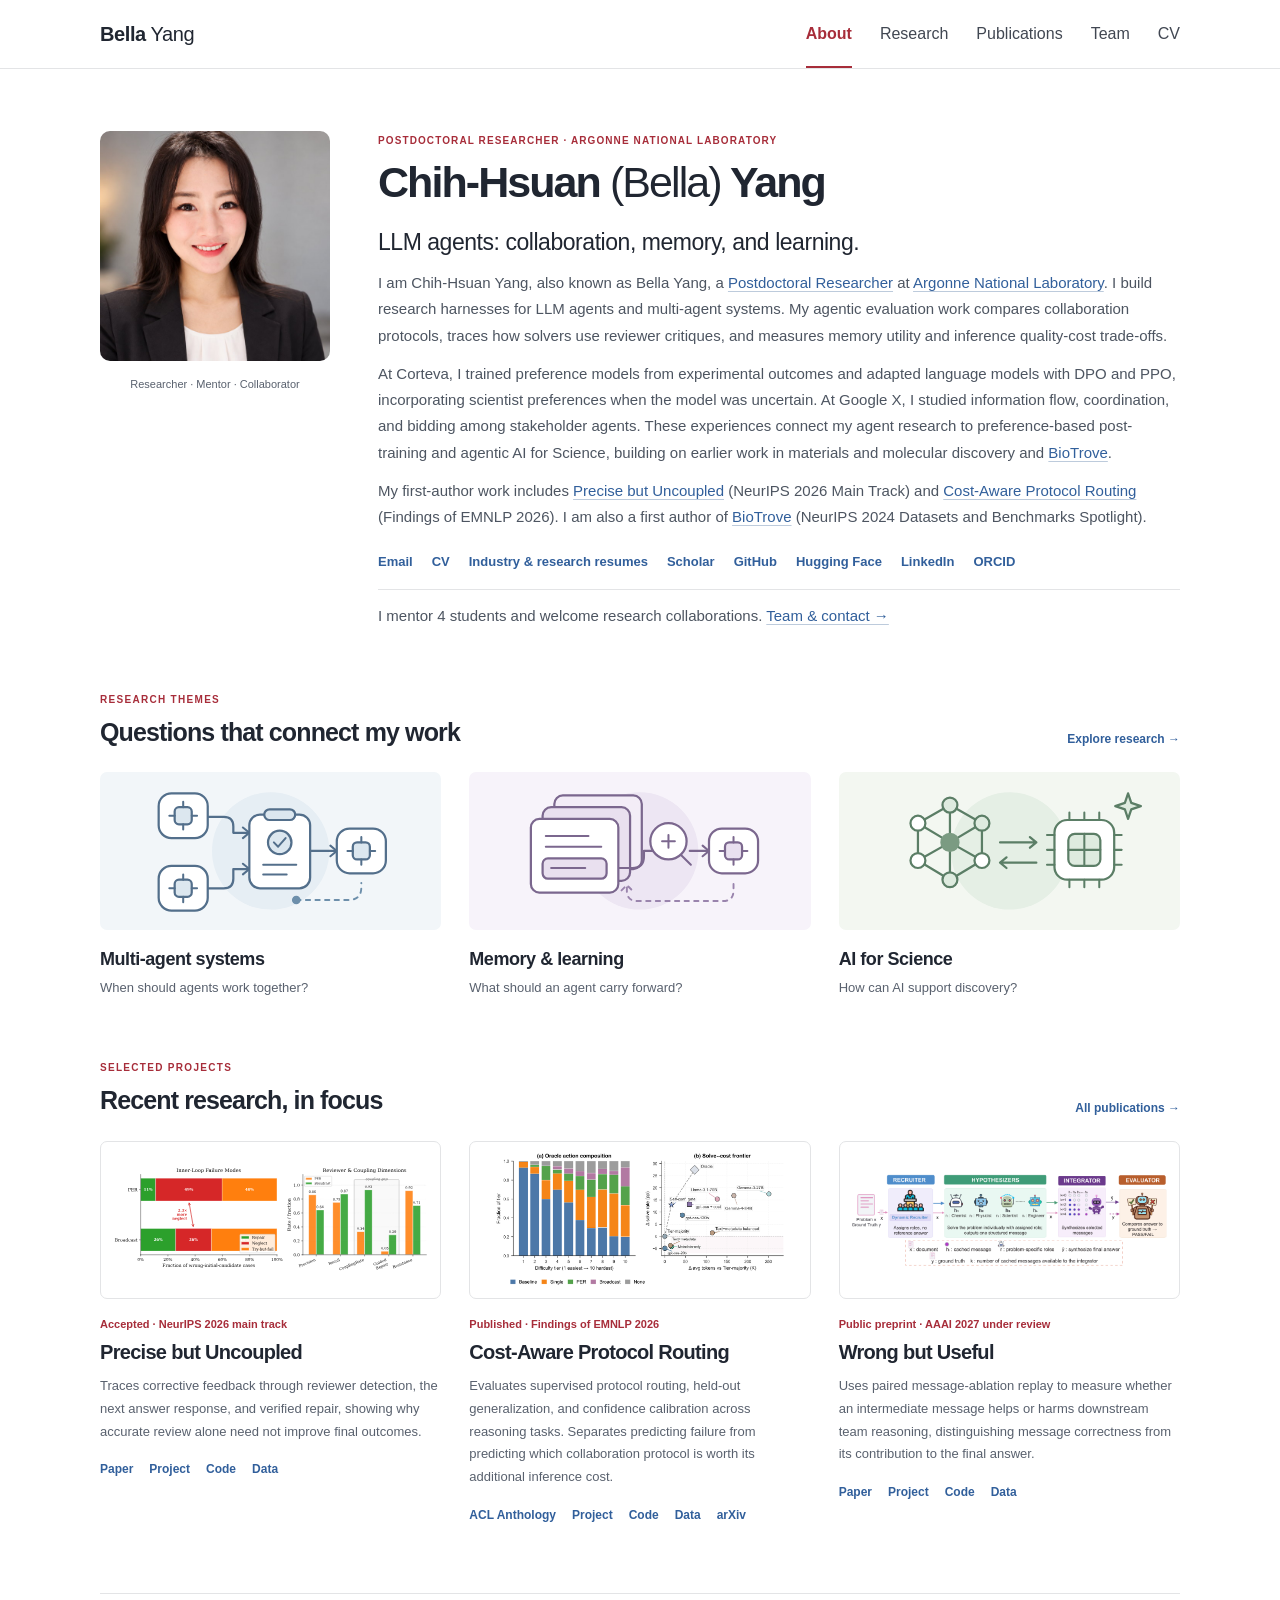
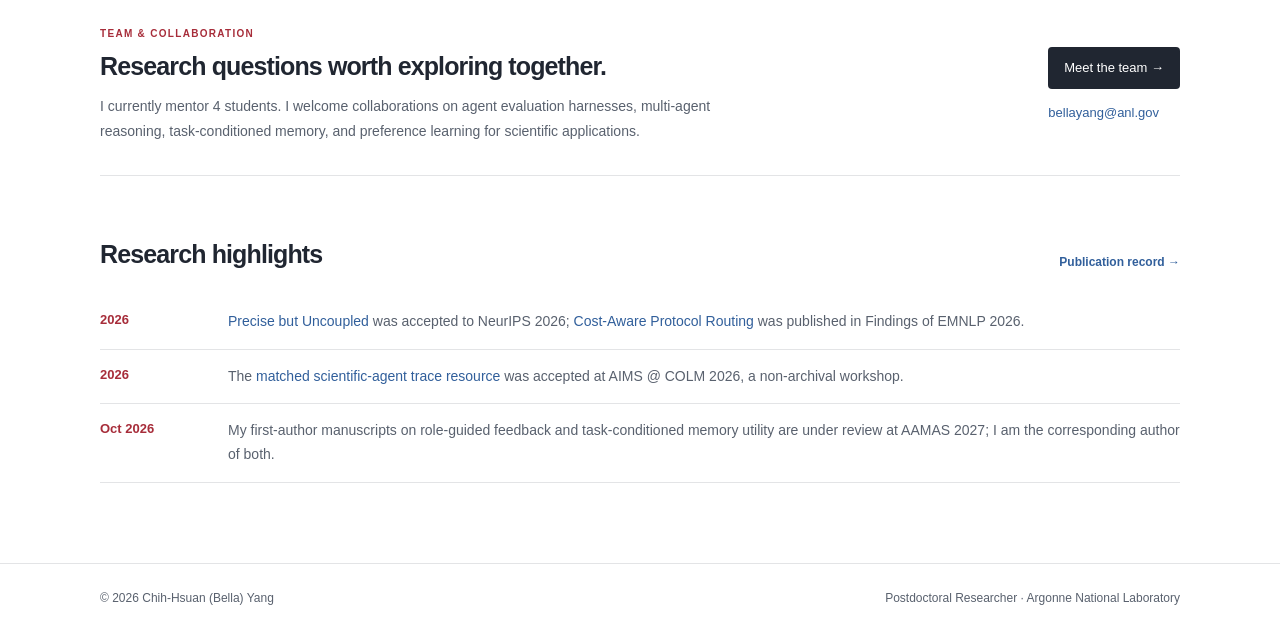
==== commit 7fdb6bca: "Publish JD-aligned research profile and updated industry and research resumes" ====
--- a/index.html
+++ b/index.html
@@ -1,2 +1,2 @@
-<!DOCTYPE html><html lang="en"><head><meta charSet="utf-8"/><meta name="viewport" content="width=device-width, initial-scale=1"/><link rel="stylesheet" href="/assets/site.css"/><title>Bella Yang (Chih-Hsuan Yang) | Argonne National Laboratory</title><meta name="description" content="Bella Yang (Chih-Hsuan Yang): LLM-agent harnesses, multi-agent systems, and agentic AI for Science. Postdoctoral Researcher at Argonne National Laboratory. Publications, projects, and collaboration."/><meta name="application-name" content="Bella Yang"/><meta name="keywords" content="Chih-Hsuan Bella Yang,Chih-Hsuan Yang,Bella Yang,Argonne National Laboratory,Argonne,multi-agent systems,AI for Science,agent evaluation,collaborative AI,AI for materials discovery,molecular language models,scientific machine learning,BioTrove,reinforcement learning"/><meta name="author" content="Chih-Hsuan (Bella) Yang"/><link rel="author" href="https://chihhsuan-yang.github.io"/><meta name="creator" content="Chih-Hsuan (Bella) Yang"/><meta name="publisher" content="Chih-Hsuan (Bella) Yang"/><meta name="category" content="Research"/><meta name="robots" content="index, follow"/><meta name="googlebot" content="index, follow, max-image-preview:large, max-snippet:-1, max-video-preview:-1"/><meta property="og:title" content="Bella Yang (Chih-Hsuan Yang) | Argonne National Laboratory"/><meta property="og:description" content="Bella Yang (Chih-Hsuan Yang): LLM-agent harnesses, multi-agent systems, and agentic AI for Science. Postdoctoral Researcher at Argonne National Laboratory. Publications, projects, and collaboration."/><meta property="og:url" content="https://chihhsuan-yang.github.io/"/><meta property="og:site_name" content="Bella Yang"/><meta property="og:type" content="profile"/><meta property="og:locale" content="en_US"/><meta property="og:image" content="https://chihhsuan-yang.github.io/og.png"/><meta property="og:image:width" content="1200"/><meta property="og:image:height" content="630"/><meta property="og:image:alt" content="Chih-Hsuan (Bella) Yang, Argonne National Laboratory researcher"/><meta name="twitter:card" content="summary_large_image"/><meta name="twitter:title" content="Bella Yang (Chih-Hsuan Yang) | Argonne National Laboratory"/><meta name="twitter:description" content="Bella Yang (Chih-Hsuan Yang): LLM-agent harnesses, multi-agent systems, and agentic AI for Science. Postdoctoral Researcher at Argonne National Laboratory. Publications, projects, and collaboration."/><meta name="twitter:image" content="https://chihhsuan-yang.github.io/og.png"/><link rel="icon" href="/bella-yang-profile.jpg" sizes="600x600" type="image/jpeg"/><link rel="canonical" href="https://chihhsuan-yang.github.io/"/><meta name="google-site-verification" content="qrDLqd50NeAtLPjh41xYGkPx66R3m0NOW2qwP1FVAsw"/>
-</head><body><script type="application/ld+json">{"@context":"https://schema.org","@graph":[{"@type":"WebSite","@id":"https://chihhsuan-yang.github.io/#website","url":"https://chihhsuan-yang.github.io/","name":"Bella Yang","alternateName":["Chih-Hsuan (Bella) Yang","Chih-Hsuan Yang","chihhsuan-yang.github.io"],"description":"Bella Yang (Chih-Hsuan Yang): LLM-agent harnesses, multi-agent systems, and agentic AI for Science. Postdoctoral Researcher at Argonne National Laboratory. Publications, projects, and collaboration.","inLanguage":"en-US"},{"@type":"ProfilePage","@id":"https://chihhsuan-yang.github.io/#profilepage","url":"https://chihhsuan-yang.github.io","name":"Bella Yang (Chih-Hsuan Yang) | Argonne National Laboratory","isPartOf":{"@id":"https://chihhsuan-yang.github.io/#website"},"dateModified":"2026-10-31","mainEntity":{"@type":"Person","@id":"https://chihhsuan-yang.github.io/#person","name":"Chih-Hsuan (Bella) Yang","alternateName":["Chih-Hsuan Yang","Bella Yang","Bella. CH Yang"],"description":"Bella Yang (Chih-Hsuan Yang): LLM-agent harnesses, multi-agent systems, and agentic AI for Science. Postdoctoral Researcher at Argonne National Laboratory. Publications, projects, and collaboration.","url":"https://chihhsuan-yang.github.io","image":"https://chihhsuan-yang.github.io/bella-yang-profile.jpg","jobTitle":"Postdoctoral Researcher","email":"mailto:bellayang@anl.gov","worksFor":{"@type":"Organization","name":"Argonne National Laboratory","url":"https://www.anl.gov/"},"affiliation":{"@type":"Organization","name":"Argonne National Laboratory","url":"https://www.anl.gov/"},"alumniOf":[{"@type":"CollegeOrUniversity","name":"Iowa State University","url":"https://www.iastate.edu/"},{"@type":"CollegeOrUniversity","name":"National Taiwan University","url":"https://www.ntu.edu.tw/english/"}],"sameAs":["https://scholar.google.com/citations?user=s7RDC3YAAAAJ","https://orcid.org/0000-0003-4841-1135","https://github.com/ChihHsuan-Yang","https://www.linkedin.com/in/chih-hsuan-yang-isu/","https://huggingface.co/ChihHsuan-Yang"],"subjectOf":{"@type":"WebPage","url":"https://intro-hpc-bootcamp.alcf.anl.gov/program/program-details/facilitators-and-speakers"},"knowsAbout":["Research harnesses","LLM agents","Large language models","Multi-agent systems","Agentic AI for Science","AI for Science","Agent evaluation","Collaborative AI","Multi-agent reasoning","Materials discovery","Molecular language models","Scientific machine learning","AI for biodiversity","Agent memory","Skill learning","LLM post-training","Preference modeling","Reward modeling","Direct Preference Optimization","Proximal Policy Optimization"]}}]}</script><a class="skip-link" href="#main">Skip to content</a><header class="site-header"><div class="header-inner"><a href="/" class="site-name" aria-label="Bella Yang, homepage"><strong>Bella</strong> Yang</a><nav class="site-nav" aria-label="Main navigation"><a class="active" href="/" aria-current="page">About</a><a href="/projects/">Research</a><a href="/publications/">Publications</a><a href="/team/">Team</a><a href="/cv/">CV</a></nav></div><div class="accent-rule" aria-hidden="true"></div></header><main class="content-shell portfolio-home" id="main"><section class="identity-grid" id="about-heading" aria-labelledby="profile-name"><div class="identity-portrait"><img src="/bella-yang-profile.jpg" alt="Portrait of Chih-Hsuan (Bella) Yang" width="600" height="600" fetchPriority="high"/><span>Researcher · Mentor · Collaborator</span></div><div class="identity-copy"><p class="page-eyebrow">Postdoctoral Researcher<!-- --> · Argonne National Laboratory</p><h1 id="profile-name">Chih-Hsuan <span>(Bella)</span> Yang</h1><p class="identity-mission">Research harnesses for LLM agents, grounded in science.</p><p>I am Chih-Hsuan Yang, also known as Bella Yang, a <a href="https://intro-hpc-bootcamp.alcf.anl.gov/program/program-details/facilitators-and-speakers">Postdoctoral Researcher</a> at <a href="https://www.anl.gov/">Argonne National Laboratory</a>. I build research harnesses for LLM agents and multi-agent systems—software workflows and controlled experiments for evaluating collaboration, feedback, and memory. I connect agent evaluation and preference-based post-training to agentic AI for Science.</p><p>My earlier work focused on AI for materials and molecular discovery, scientific machine learning, and <a href="https://baskargroup.github.io/BioTrove/">BioTrove</a>. Research at Google X and Corteva connected these interests to agentic systems and preference-based post-training.</p><p>My first-author work includes <a href="https://chihhsuan-yang.github.io/NeurIPS26_Precise-but-Uncoupled/">Precise but Uncoupled</a> (NeurIPS 2026 Main Track) and <a href="https://chihhsuan-yang.github.io/EMNLP_Cost-Aware-Protocol-Routing/">Cost-Aware Protocol Routing</a> (Findings of EMNLP 2026). I am also a first author of <a href="https://baskargroup.github.io/BioTrove/">BioTrove</a> (NeurIPS 2024 Datasets and Benchmarks Spotlight).</p><div class="identity-links" id="path-heading" aria-label="Professional links"><a href="mailto:bellayang@anl.gov">Email</a><a href="/cv/">CV</a><a href="/resume/Bella_Yang_Research_Resume.pdf" download="">Research resume (PDF)</a><a href="https://scholar.google.com/citations?user=s7RDC3YAAAAJ" rel="me noreferrer" target="_blank">Scholar</a><a href="https://github.com/ChihHsuan-Yang" rel="me noreferrer" target="_blank">GitHub</a><a href="https://huggingface.co/ChihHsuan-Yang" rel="me noreferrer" target="_blank">Hugging Face</a><a href="https://www.linkedin.com/in/chih-hsuan-yang-isu/" rel="me noreferrer" target="_blank">LinkedIn</a><a href="https://orcid.org/0000-0003-4841-1135" rel="me noreferrer" target="_blank">ORCID</a></div><p class="identity-mentoring">I mentor <!-- -->4<!-- --> students and welcome research collaborations. <a href="/team/">Team &amp; contact →</a></p></div></section><section class="portfolio-section" id="research-focus-heading" aria-labelledby="themes-heading"><div class="section-title-row"><div><p class="page-eyebrow">Research themes</p><h2 id="themes-heading">Questions that connect my work</h2></div><a class="section-link" href="/projects/">Explore research →</a></div><div class="theme-grid"><a class="theme-card" href="/projects/#collaborative-ai"><svg class="theme-visual theme-visual-agents" viewBox="0 0 320 148" aria-hidden="true" focusable="false"><circle class="theme-field" cx="160" cy="74" r="55"></circle><path class="theme-connector" d="M101 42H116Q125 42 125 51V57H140M101 109H116Q125 109 125 100V91H140M197 74H222"></path><path class="theme-detail" d="M134 52L140 57L134 62M134 86L140 91L134 96M216 69L222 74L216 79"></path><g transform="translate(55 20)"><rect class="theme-paper" width="46" height="42" rx="12"></rect><rect class="theme-tint" x="15" y="13" width="16" height="16" rx="4"></rect><path class="theme-detail" d="M23 8V13M23 29V34M10 21H15M31 21H36"></path></g><g transform="translate(55 88)"><rect class="theme-paper" width="46" height="42" rx="12"></rect><rect class="theme-tint" x="15" y="13" width="16" height="16" rx="4"></rect><path class="theme-detail" d="M23 8V13M23 29V34M10 21H15M31 21H36"></path></g><g transform="translate(222 53)"><rect class="theme-paper" width="46" height="42" rx="12"></rect><rect class="theme-tint" x="15" y="13" width="16" height="16" rx="4"></rect><path class="theme-detail" d="M23 8V13M23 29V34M10 21H15M31 21H36"></path></g><rect class="theme-paper" x="140" y="40" width="57" height="69" rx="10"></rect><rect class="theme-tint" x="154" y="35" width="29" height="10" rx="5"></rect><circle class="theme-tint" cx="168.5" cy="66" r="11"></circle><path class="theme-detail" d="M163 66L167 70L174 62M153 87H184M153 96H175"></path><path class="theme-orbit" d="M184 120H233Q245 120 245 108V104"></path><circle class="theme-solid" cx="184" cy="120" r="3"></circle></svg><h3>Collaborative AI</h3><p>When should agents work together?</p></a><a class="theme-card" href="/projects/#memory-learning"><svg class="theme-visual theme-visual-memory" viewBox="0 0 320 148" aria-hidden="true" focusable="false"><circle class="theme-field" cx="160" cy="74" r="55"></circle><rect class="theme-layer" x="80" y="22" width="82" height="69" rx="8"></rect><rect class="theme-tint" x="69" y="33" width="82" height="69" rx="8"></rect><rect class="theme-paper" x="58" y="44" width="82" height="69" rx="8"></rect><path class="theme-detail" d="M72 60H112M72 70H124"></path><rect class="theme-tint" x="69" y="81" width="60" height="19" rx="5"></rect><path class="theme-detail" d="M77 90H109"></path><path class="theme-connector" d="M141 90H153Q164 90 164 79V74H174M207 74H225"></path><circle class="theme-paper" cx="187" cy="65" r="17"></circle><path class="theme-detail" d="M199 78L208 87M181 65H193M187 59V71M219 69L225 74L219 79"></path><g transform="translate(225 53)"><rect class="theme-paper" width="46" height="42" rx="12"></rect><rect class="theme-tint" x="15" y="13" width="16" height="16" rx="4"></rect><path class="theme-detail" d="M23 8V13M23 29V34M10 21H15M31 21H36"></path></g><path class="theme-orbit" d="M248 105V111Q248 121 238 121H158Q148 121 148 111V106M143 111L148 106L153 111"></path></svg><h3>Memory &amp; learning</h3><p>What should an agent carry forward?</p></a><a class="theme-card" href="/projects/#ai-for-science"><svg class="theme-visual theme-visual-science" viewBox="0 0 320 148" aria-hidden="true" focusable="false"><circle class="theme-field" cx="160" cy="74" r="55"></circle><path class="theme-connector" d="M74 48L104 31L134 48V83L104 101L74 83ZM74 48L104 66L134 48M104 66V101M104 31V66M74 83L104 66L134 83"></path><circle class="theme-tint" cx="104" cy="31" r="7"></circle><circle class="theme-paper" cx="74" cy="48" r="7"></circle><circle class="theme-tint" cx="134" cy="48" r="7"></circle><circle class="theme-solid" cx="104" cy="66" r="8"></circle><circle class="theme-paper" cx="74" cy="83" r="7"></circle><circle class="theme-paper" cx="134" cy="83" r="7"></circle><circle class="theme-tint" cx="104" cy="101" r="7"></circle><path class="theme-connector" d="M151 66H185M179 61L185 66L179 71M185 85H151M157 80L151 85L157 90"></path><rect class="theme-paper" x="202" y="45" width="56" height="56" rx="12"></rect><rect class="theme-tint" x="215" y="58" width="30" height="30" rx="6"></rect><path class="theme-detail" d="M230 58V88M215 73H245M216 38V45M230 38V45M244 38V45M216 101V108M230 101V108M244 101V108M195 59H202M195 73H202M195 87H202M258 59H265M258 73H265M258 87H265"></path><path class="theme-spark" d="M271 20L274 29L283 32L274 35L271 44L268 35L259 32L268 29Z"></path></svg><h3>AI for Science</h3><p>How can AI support discovery?</p></a></div></section><section class="portfolio-section" aria-labelledby="selected-work-heading"><div class="section-title-row"><div><p class="page-eyebrow">Selected projects</p><h2 id="selected-work-heading">Recent research, in focus</h2></div><a class="section-link" href="/publications/">All publications →</a></div><div class="work-gallery"><article class="work-card"><a class="work-image" href="https://chihhsuan-yang.github.io/NeurIPS26_Precise-but-Uncoupled/" aria-label="Precise but Uncoupled project page"><img src="/research/critique.svg" alt="Original project figure comparing reviewer precision, critique uptake, and repair across collaboration protocols." width="600" height="250" loading="lazy"/></a><p class="work-status">Accepted · NeurIPS 2026 main track</p><h3><a href="https://chihhsuan-yang.github.io/NeurIPS26_Precise-but-Uncoupled/">Precise but Uncoupled</a></h3><p class="work-description">Traces corrective feedback through reviewer detection, the next answer response, and verified repair, showing why accurate review alone need not improve final outcomes.</p><div class="resource-links" aria-label="Precise but Uncoupled resources"><a href="https://arxiv.org/abs/2607.15388" aria-label="Paper: arXiv" title="arXiv" target="_blank" rel="noreferrer">Paper</a><a href="https://chihhsuan-yang.github.io/NeurIPS26_Precise-but-Uncoupled/" aria-label="Project: Project page" title="Project page" target="_blank" rel="noreferrer">Project</a><a href="https://github.com/ChihHsuan-Yang/NeurIPS26_Precise-but-Uncoupled" target="_blank" rel="noreferrer">Code</a><a href="https://huggingface.co/datasets/AgentsSci/NeurIPS26_Precise-but-Uncoupled" target="_blank" rel="noreferrer">Data</a></div></article><article class="work-card"><a class="work-image" href="https://chihhsuan-yang.github.io/EMNLP_Cost-Aware-Protocol-Routing/" aria-label="Cost-Aware Protocol Routing project page"><img src="/research/routing.png" alt="Original protocol-routing figure showing oracle labels by difficulty and the solve–cost frontier." width="600" height="250" loading="lazy"/></a><p class="work-status">Published · Findings of EMNLP 2026</p><h3><a href="https://chihhsuan-yang.github.io/EMNLP_Cost-Aware-Protocol-Routing/">Cost-Aware Protocol Routing</a></h3><p class="work-description">Studies whether a system can decide when collaboration is worth the added inference cost and which protocol should be used for a given problem.</p><div class="resource-links" aria-label="Cost-Aware Protocol Routing resources"><a href="https://aclanthology.org/2026.findings-emnlp.1275/" aria-label="ACL Anthology: Paper" title="Paper" target="_blank" rel="noreferrer">ACL Anthology</a><a href="https://chihhsuan-yang.github.io/EMNLP_Cost-Aware-Protocol-Routing/" aria-label="Project: Project page" title="Project page" target="_blank" rel="noreferrer">Project</a><a href="https://github.com/ChihHsuan-Yang/EMNLP_Cost-Aware-Protocol-Routing" target="_blank" rel="noreferrer">Code</a><a href="https://huggingface.co/datasets/AgentsSci/EMNLP_Cost-Aware-Protocol-Routing" target="_blank" rel="noreferrer">Data</a><a href="https://arxiv.org/abs/2608.14927" target="_blank" rel="noreferrer">arXiv</a></div></article><article class="work-card"><a class="work-image" href="https://chihhsuan-yang.github.io/AAAI_Wrong-but-Useful/" aria-label="Wrong but Useful project page"><img src="/research/trajectory.png" alt="DHD protocol with a recruiter, independent hypothesizers, an integrator, and an evaluator." width="600" height="250" loading="lazy"/></a><p class="work-status">Public preprint · AAAI 2027 under review</p><h3><a href="https://chihhsuan-yang.github.io/AAAI_Wrong-but-Useful/">Wrong but Useful</a></h3><p class="work-description">Measures whether an intermediate message improves downstream team reasoning, extending value beyond the correctness of the message itself.</p><div class="resource-links" aria-label="Wrong but Useful resources"><a href="https://arxiv.org/abs/2608.14375" aria-label="Paper: arXiv" title="arXiv" target="_blank" rel="noreferrer">Paper</a><a href="https://chihhsuan-yang.github.io/AAAI_Wrong-but-Useful/" aria-label="Project: Project page" title="Project page" target="_blank" rel="noreferrer">Project</a><a href="https://github.com/ChihHsuan-Yang/AAAI_Wrong-but-Useful" target="_blank" rel="noreferrer">Code</a><a href="https://huggingface.co/datasets/AgentsSci/AAAI_Wrong-but-Useful" target="_blank" rel="noreferrer">Data</a></div></article></div></section><section class="portfolio-section home-team" id="collaboration-heading" aria-labelledby="home-team-heading"><div><p class="page-eyebrow">Team &amp; collaboration</p><h2 id="home-team-heading">Good research is built together.</h2><p>I currently mentor <!-- -->4<!-- --> students. I welcome conversations about collaborative AI, agent memory, and AI for Science—from research ideas to open tools and datasets.</p></div><div class="home-team-actions"><a class="primary-link" href="/team/">Meet the team →</a><a href="mailto:bellayang@anl.gov">bellayang@anl.gov</a></div></section><section class="portfolio-section portfolio-news" aria-labelledby="news-heading"><div class="section-title-row"><h2 id="news-heading">Research highlights</h2><a class="section-link" href="/publications/">Publication record →</a></div><div class="news-list"><article><time dateTime="2026">2026</time><p><a href="https://chihhsuan-yang.github.io/NeurIPS26_Precise-but-Uncoupled/">Precise but Uncoupled</a> was accepted to NeurIPS 2026; <a href="https://chihhsuan-yang.github.io/EMNLP_Cost-Aware-Protocol-Routing/">Cost-Aware Protocol Routing</a> was published in Findings of EMNLP 2026.</p></article><article><time dateTime="2026">2026</time><p>The <a href="/projects/#scientific-agent-traces">matched scientific-agent trace resource</a> was accepted at AIMS @ COLM 2026, a non-archival workshop.</p></article><article><time dateTime="2026-10">Oct 2026</time><p>My first-author manuscripts on role-guided feedback and task-conditioned memory utility are under review at AAMAS 2027; I am the corresponding author of both.</p></article></div></section></main><footer class="site-footer"><div class="footer-inner"><span>© 2026 <!-- -->Chih-Hsuan (Bella) Yang</span><span>Postdoctoral Researcher<!-- --> · <!-- -->Argonne National Laboratory</span></div></footer></body></html>+<!DOCTYPE html><html lang="en"><head><meta charSet="utf-8"/><meta name="viewport" content="width=device-width, initial-scale=1"/><link rel="stylesheet" href="/assets/site.css"/><title>Bella Yang (Chih-Hsuan Yang) | Argonne National Laboratory</title><meta name="description" content="Bella Yang (Chih-Hsuan Yang), Argonne: LLM agents, multi-agent systems, agentic evaluation, and preference learning. Research on critique uptake, memory, cost-aware routing, DPO/PPO, and AI for Science."/><meta name="application-name" content="Bella Yang"/><meta name="keywords" content="Chih-Hsuan Bella Yang,Chih-Hsuan Yang,Bella Yang,Argonne National Laboratory,Argonne,multi-agent systems,AI for Science,agent evaluation,collaborative AI,AI for materials discovery,molecular language models,scientific machine learning,BioTrove,reinforcement learning"/><meta name="author" content="Chih-Hsuan (Bella) Yang"/><link rel="author" href="https://chihhsuan-yang.github.io"/><meta name="creator" content="Chih-Hsuan (Bella) Yang"/><meta name="publisher" content="Chih-Hsuan (Bella) Yang"/><meta name="category" content="Research"/><meta name="robots" content="index, follow"/><meta name="googlebot" content="index, follow, max-image-preview:large, max-snippet:-1, max-video-preview:-1"/><meta property="og:title" content="Bella Yang (Chih-Hsuan Yang) | Argonne National Laboratory"/><meta property="og:description" content="Bella Yang (Chih-Hsuan Yang), Argonne: LLM agents, multi-agent systems, agentic evaluation, and preference learning. Research on critique uptake, memory, cost-aware routing, DPO/PPO, and AI for Science."/><meta property="og:url" content="https://chihhsuan-yang.github.io/"/><meta property="og:site_name" content="Bella Yang"/><meta property="og:type" content="profile"/><meta property="og:locale" content="en_US"/><meta property="og:image" content="https://chihhsuan-yang.github.io/og.png"/><meta property="og:image:width" content="1200"/><meta property="og:image:height" content="630"/><meta property="og:image:alt" content="Chih-Hsuan (Bella) Yang, Argonne National Laboratory researcher"/><meta name="twitter:card" content="summary_large_image"/><meta name="twitter:title" content="Bella Yang (Chih-Hsuan Yang) | Argonne National Laboratory"/><meta name="twitter:description" content="Bella Yang (Chih-Hsuan Yang), Argonne: LLM agents, multi-agent systems, agentic evaluation, and preference learning. Research on critique uptake, memory, cost-aware routing, DPO/PPO, and AI for Science."/><meta name="twitter:image" content="https://chihhsuan-yang.github.io/og.png"/><link rel="icon" href="/bella-yang-profile.jpg" sizes="600x600" type="image/jpeg"/><link rel="canonical" href="https://chihhsuan-yang.github.io/"/><meta name="google-site-verification" content="qrDLqd50NeAtLPjh41xYGkPx66R3m0NOW2qwP1FVAsw"/>
+</head><body><script type="application/ld+json">{"@context":"https://schema.org","@graph":[{"@type":"WebSite","@id":"https://chihhsuan-yang.github.io/#website","url":"https://chihhsuan-yang.github.io/","name":"Bella Yang","alternateName":["Chih-Hsuan (Bella) Yang","Chih-Hsuan Yang","chihhsuan-yang.github.io"],"description":"Bella Yang (Chih-Hsuan Yang), Argonne: LLM agents, multi-agent systems, agentic evaluation, and preference learning. Research on critique uptake, memory, cost-aware routing, DPO/PPO, and AI for Science.","inLanguage":"en-US"},{"@type":"ProfilePage","@id":"https://chihhsuan-yang.github.io/#profilepage","url":"https://chihhsuan-yang.github.io","name":"Bella Yang (Chih-Hsuan Yang) | Argonne National Laboratory","isPartOf":{"@id":"https://chihhsuan-yang.github.io/#website"},"dateModified":"2026-10-31","mainEntity":{"@type":"Person","@id":"https://chihhsuan-yang.github.io/#person","name":"Chih-Hsuan (Bella) Yang","alternateName":["Chih-Hsuan Yang","Bella Yang","Bella. CH Yang"],"description":"Bella Yang (Chih-Hsuan Yang), Argonne: LLM agents, multi-agent systems, agentic evaluation, and preference learning. Research on critique uptake, memory, cost-aware routing, DPO/PPO, and AI for Science.","url":"https://chihhsuan-yang.github.io","image":"https://chihhsuan-yang.github.io/bella-yang-profile.jpg","jobTitle":"Postdoctoral Researcher","email":"mailto:bellayang@anl.gov","worksFor":{"@type":"Organization","name":"Argonne National Laboratory","url":"https://www.anl.gov/"},"affiliation":{"@type":"Organization","name":"Argonne National Laboratory","url":"https://www.anl.gov/"},"alumniOf":[{"@type":"CollegeOrUniversity","name":"Iowa State University","url":"https://www.iastate.edu/"},{"@type":"CollegeOrUniversity","name":"National Taiwan University","url":"https://www.ntu.edu.tw/english/"}],"sameAs":["https://scholar.google.com/citations?user=s7RDC3YAAAAJ","https://orcid.org/0000-0003-4841-1135","https://github.com/ChihHsuan-Yang","https://www.linkedin.com/in/chih-hsuan-yang-isu/","https://huggingface.co/ChihHsuan-Yang"],"subjectOf":{"@type":"WebPage","url":"https://intro-hpc-bootcamp.alcf.anl.gov/program/program-details/facilitators-and-speakers"},"knowsAbout":["Agent evaluation harnesses","LLM agents","Large language models","Multi-agent systems","Agentic AI for Science","AI for Science","Agentic evaluation","Critique uptake","Cost-aware protocol routing","Confidence calibration","Materials discovery","Molecular language models","Scientific machine learning","AI for biodiversity","Task-conditioned memory utility","LLM post-training","Preference modeling","Reward modeling","Direct Preference Optimization","Proximal Policy Optimization"]}}]}</script><a class="skip-link" href="#main">Skip to content</a><header class="site-header"><div class="header-inner"><a href="/" class="site-name" aria-label="Bella Yang, homepage"><strong>Bella</strong> Yang</a><nav class="site-nav" aria-label="Main navigation"><a class="active" href="/" aria-current="page">About</a><a href="/projects/">Research</a><a href="/publications/">Publications</a><a href="/team/">Team</a><a href="/cv/">CV</a></nav></div><div class="accent-rule" aria-hidden="true"></div></header><main class="content-shell portfolio-home" id="main"><section class="identity-grid" id="about-heading" aria-labelledby="profile-name"><div class="identity-portrait"><img src="/bella-yang-profile.jpg" alt="Portrait of Chih-Hsuan (Bella) Yang" width="600" height="600" fetchPriority="high"/><span>Researcher · Mentor · Collaborator</span></div><div class="identity-copy"><p class="page-eyebrow">Postdoctoral Researcher<!-- --> · Argonne National Laboratory</p><h1 id="profile-name">Chih-Hsuan <span>(Bella)</span> Yang</h1><p class="identity-mission">LLM agents: collaboration, memory, and learning.</p><p>I am Chih-Hsuan Yang, also known as Bella Yang, a <a href="https://intro-hpc-bootcamp.alcf.anl.gov/program/program-details/facilitators-and-speakers">Postdoctoral Researcher</a> at <a href="https://www.anl.gov/">Argonne National Laboratory</a>. I build research harnesses for LLM agents and multi-agent systems. My agentic evaluation work compares collaboration protocols, traces how solvers use reviewer critiques, and measures memory utility and inference quality-cost trade-offs.</p><p>At Corteva, I trained preference models from experimental outcomes and adapted language models with DPO and PPO, incorporating scientist preferences when the model was uncertain. At Google X, I studied information flow, coordination, and bidding among stakeholder agents. These experiences connect my agent research to preference-based post-training and agentic AI for Science, building on earlier work in materials and molecular discovery and <a href="https://baskargroup.github.io/BioTrove/">BioTrove</a>.</p><p>My first-author work includes <a href="https://chihhsuan-yang.github.io/NeurIPS26_Precise-but-Uncoupled/">Precise but Uncoupled</a> (NeurIPS 2026 Main Track) and <a href="https://chihhsuan-yang.github.io/EMNLP_Cost-Aware-Protocol-Routing/">Cost-Aware Protocol Routing</a> (Findings of EMNLP 2026). I am also a first author of <a href="https://baskargroup.github.io/BioTrove/">BioTrove</a> (NeurIPS 2024 Datasets and Benchmarks Spotlight).</p><div class="identity-links" id="path-heading" aria-label="Professional links"><a href="mailto:bellayang@anl.gov">Email</a><a href="/cv/">CV</a><a href="/cv/#resumes">Industry &amp; research resumes</a><a href="https://scholar.google.com/citations?user=s7RDC3YAAAAJ" rel="me noreferrer" target="_blank">Scholar</a><a href="https://github.com/ChihHsuan-Yang" rel="me noreferrer" target="_blank">GitHub</a><a href="https://huggingface.co/ChihHsuan-Yang" rel="me noreferrer" target="_blank">Hugging Face</a><a href="https://www.linkedin.com/in/chih-hsuan-yang-isu/" rel="me noreferrer" target="_blank">LinkedIn</a><a href="https://orcid.org/0000-0003-4841-1135" rel="me noreferrer" target="_blank">ORCID</a></div><p class="identity-mentoring">I mentor <!-- -->4<!-- --> students and welcome research collaborations. <a href="/team/">Team &amp; contact →</a></p></div></section><section class="portfolio-section" id="research-focus-heading" aria-labelledby="themes-heading"><div class="section-title-row"><div><p class="page-eyebrow">Research themes</p><h2 id="themes-heading">Questions that connect my work</h2></div><a class="section-link" href="/projects/">Explore research →</a></div><div class="theme-grid"><a class="theme-card" href="/projects/#collaborative-ai"><svg class="theme-visual theme-visual-agents" viewBox="0 0 320 148" aria-hidden="true" focusable="false"><circle class="theme-field" cx="160" cy="74" r="55"></circle><path class="theme-connector" d="M101 42H116Q125 42 125 51V57H140M101 109H116Q125 109 125 100V91H140M197 74H222"></path><path class="theme-detail" d="M134 52L140 57L134 62M134 86L140 91L134 96M216 69L222 74L216 79"></path><g transform="translate(55 20)"><rect class="theme-paper" width="46" height="42" rx="12"></rect><rect class="theme-tint" x="15" y="13" width="16" height="16" rx="4"></rect><path class="theme-detail" d="M23 8V13M23 29V34M10 21H15M31 21H36"></path></g><g transform="translate(55 88)"><rect class="theme-paper" width="46" height="42" rx="12"></rect><rect class="theme-tint" x="15" y="13" width="16" height="16" rx="4"></rect><path class="theme-detail" d="M23 8V13M23 29V34M10 21H15M31 21H36"></path></g><g transform="translate(222 53)"><rect class="theme-paper" width="46" height="42" rx="12"></rect><rect class="theme-tint" x="15" y="13" width="16" height="16" rx="4"></rect><path class="theme-detail" d="M23 8V13M23 29V34M10 21H15M31 21H36"></path></g><rect class="theme-paper" x="140" y="40" width="57" height="69" rx="10"></rect><rect class="theme-tint" x="154" y="35" width="29" height="10" rx="5"></rect><circle class="theme-tint" cx="168.5" cy="66" r="11"></circle><path class="theme-detail" d="M163 66L167 70L174 62M153 87H184M153 96H175"></path><path class="theme-orbit" d="M184 120H233Q245 120 245 108V104"></path><circle class="theme-solid" cx="184" cy="120" r="3"></circle></svg><h3>Multi-agent systems</h3><p>When should agents work together?</p></a><a class="theme-card" href="/projects/#memory-learning"><svg class="theme-visual theme-visual-memory" viewBox="0 0 320 148" aria-hidden="true" focusable="false"><circle class="theme-field" cx="160" cy="74" r="55"></circle><rect class="theme-layer" x="80" y="22" width="82" height="69" rx="8"></rect><rect class="theme-tint" x="69" y="33" width="82" height="69" rx="8"></rect><rect class="theme-paper" x="58" y="44" width="82" height="69" rx="8"></rect><path class="theme-detail" d="M72 60H112M72 70H124"></path><rect class="theme-tint" x="69" y="81" width="60" height="19" rx="5"></rect><path class="theme-detail" d="M77 90H109"></path><path class="theme-connector" d="M141 90H153Q164 90 164 79V74H174M207 74H225"></path><circle class="theme-paper" cx="187" cy="65" r="17"></circle><path class="theme-detail" d="M199 78L208 87M181 65H193M187 59V71M219 69L225 74L219 79"></path><g transform="translate(225 53)"><rect class="theme-paper" width="46" height="42" rx="12"></rect><rect class="theme-tint" x="15" y="13" width="16" height="16" rx="4"></rect><path class="theme-detail" d="M23 8V13M23 29V34M10 21H15M31 21H36"></path></g><path class="theme-orbit" d="M248 105V111Q248 121 238 121H158Q148 121 148 111V106M143 111L148 106L153 111"></path></svg><h3>Memory &amp; learning</h3><p>What should an agent carry forward?</p></a><a class="theme-card" href="/projects/#ai-for-science"><svg class="theme-visual theme-visual-science" viewBox="0 0 320 148" aria-hidden="true" focusable="false"><circle class="theme-field" cx="160" cy="74" r="55"></circle><path class="theme-connector" d="M74 48L104 31L134 48V83L104 101L74 83ZM74 48L104 66L134 48M104 66V101M104 31V66M74 83L104 66L134 83"></path><circle class="theme-tint" cx="104" cy="31" r="7"></circle><circle class="theme-paper" cx="74" cy="48" r="7"></circle><circle class="theme-tint" cx="134" cy="48" r="7"></circle><circle class="theme-solid" cx="104" cy="66" r="8"></circle><circle class="theme-paper" cx="74" cy="83" r="7"></circle><circle class="theme-paper" cx="134" cy="83" r="7"></circle><circle class="theme-tint" cx="104" cy="101" r="7"></circle><path class="theme-connector" d="M151 66H185M179 61L185 66L179 71M185 85H151M157 80L151 85L157 90"></path><rect class="theme-paper" x="202" y="45" width="56" height="56" rx="12"></rect><rect class="theme-tint" x="215" y="58" width="30" height="30" rx="6"></rect><path class="theme-detail" d="M230 58V88M215 73H245M216 38V45M230 38V45M244 38V45M216 101V108M230 101V108M244 101V108M195 59H202M195 73H202M195 87H202M258 59H265M258 73H265M258 87H265"></path><path class="theme-spark" d="M271 20L274 29L283 32L274 35L271 44L268 35L259 32L268 29Z"></path></svg><h3>AI for Science</h3><p>How can AI support discovery?</p></a></div></section><section class="portfolio-section" aria-labelledby="selected-work-heading"><div class="section-title-row"><div><p class="page-eyebrow">Selected projects</p><h2 id="selected-work-heading">Recent research, in focus</h2></div><a class="section-link" href="/publications/">All publications →</a></div><div class="work-gallery"><article class="work-card"><a class="work-image" href="https://chihhsuan-yang.github.io/NeurIPS26_Precise-but-Uncoupled/" aria-label="Precise but Uncoupled project page"><img src="/research/critique.svg" alt="Original project figure comparing reviewer precision, critique uptake, and repair across collaboration protocols." width="600" height="250" loading="lazy"/></a><p class="work-status">Accepted · NeurIPS 2026 main track</p><h3><a href="https://chihhsuan-yang.github.io/NeurIPS26_Precise-but-Uncoupled/">Precise but Uncoupled</a></h3><p class="work-description">Traces corrective feedback through reviewer detection, the next answer response, and verified repair, showing why accurate review alone need not improve final outcomes.</p><div class="resource-links" aria-label="Precise but Uncoupled resources"><a href="https://arxiv.org/abs/2607.15388" aria-label="Paper: arXiv" title="arXiv" target="_blank" rel="noreferrer">Paper</a><a href="https://chihhsuan-yang.github.io/NeurIPS26_Precise-but-Uncoupled/" aria-label="Project: Project page" title="Project page" target="_blank" rel="noreferrer">Project</a><a href="https://github.com/ChihHsuan-Yang/NeurIPS26_Precise-but-Uncoupled" target="_blank" rel="noreferrer">Code</a><a href="https://huggingface.co/datasets/AgentsSci/NeurIPS26_Precise-but-Uncoupled" target="_blank" rel="noreferrer">Data</a></div></article><article class="work-card"><a class="work-image" href="https://chihhsuan-yang.github.io/EMNLP_Cost-Aware-Protocol-Routing/" aria-label="Cost-Aware Protocol Routing project page"><img src="/research/routing.png" alt="Original protocol-routing figure showing oracle labels by difficulty and the solve–cost frontier." width="600" height="250" loading="lazy"/></a><p class="work-status">Published · Findings of EMNLP 2026</p><h3><a href="https://chihhsuan-yang.github.io/EMNLP_Cost-Aware-Protocol-Routing/">Cost-Aware Protocol Routing</a></h3><p class="work-description">Evaluates supervised protocol routing, held-out generalization, and confidence calibration across reasoning tasks. Separates predicting failure from predicting which collaboration protocol is worth its additional inference cost.</p><div class="resource-links" aria-label="Cost-Aware Protocol Routing resources"><a href="https://aclanthology.org/2026.findings-emnlp.1275/" aria-label="ACL Anthology: Paper" title="Paper" target="_blank" rel="noreferrer">ACL Anthology</a><a href="https://chihhsuan-yang.github.io/EMNLP_Cost-Aware-Protocol-Routing/" aria-label="Project: Project page" title="Project page" target="_blank" rel="noreferrer">Project</a><a href="https://github.com/ChihHsuan-Yang/EMNLP_Cost-Aware-Protocol-Routing" target="_blank" rel="noreferrer">Code</a><a href="https://huggingface.co/datasets/AgentsSci/EMNLP_Cost-Aware-Protocol-Routing" target="_blank" rel="noreferrer">Data</a><a href="https://arxiv.org/abs/2608.14927" target="_blank" rel="noreferrer">arXiv</a></div></article><article class="work-card"><a class="work-image" href="https://chihhsuan-yang.github.io/AAAI_Wrong-but-Useful/" aria-label="Wrong but Useful project page"><img src="/research/trajectory.png" alt="DHD protocol with a recruiter, independent hypothesizers, an integrator, and an evaluator." width="600" height="250" loading="lazy"/></a><p class="work-status">Public preprint · AAAI 2027 under review</p><h3><a href="https://chihhsuan-yang.github.io/AAAI_Wrong-but-Useful/">Wrong but Useful</a></h3><p class="work-description">Uses paired message-ablation replay to measure whether an intermediate message helps or harms downstream team reasoning, distinguishing message correctness from its contribution to the final answer.</p><div class="resource-links" aria-label="Wrong but Useful resources"><a href="https://arxiv.org/abs/2608.14375" aria-label="Paper: arXiv" title="arXiv" target="_blank" rel="noreferrer">Paper</a><a href="https://chihhsuan-yang.github.io/AAAI_Wrong-but-Useful/" aria-label="Project: Project page" title="Project page" target="_blank" rel="noreferrer">Project</a><a href="https://github.com/ChihHsuan-Yang/AAAI_Wrong-but-Useful" target="_blank" rel="noreferrer">Code</a><a href="https://huggingface.co/datasets/AgentsSci/AAAI_Wrong-but-Useful" target="_blank" rel="noreferrer">Data</a></div></article></div></section><section class="portfolio-section home-team" id="collaboration-heading" aria-labelledby="home-team-heading"><div><p class="page-eyebrow">Team &amp; collaboration</p><h2 id="home-team-heading">Research questions worth exploring together.</h2><p>I currently mentor <!-- -->4<!-- --> students. I welcome collaborations on agent evaluation harnesses, multi-agent reasoning, task-conditioned memory, and preference learning for scientific applications.</p></div><div class="home-team-actions"><a class="primary-link" href="/team/">Meet the team →</a><a href="mailto:bellayang@anl.gov">bellayang@anl.gov</a></div></section><section class="portfolio-section portfolio-news" aria-labelledby="news-heading"><div class="section-title-row"><h2 id="news-heading">Research highlights</h2><a class="section-link" href="/publications/">Publication record →</a></div><div class="news-list"><article><time dateTime="2026">2026</time><p><a href="https://chihhsuan-yang.github.io/NeurIPS26_Precise-but-Uncoupled/">Precise but Uncoupled</a> was accepted to NeurIPS 2026; <a href="https://chihhsuan-yang.github.io/EMNLP_Cost-Aware-Protocol-Routing/">Cost-Aware Protocol Routing</a> was published in Findings of EMNLP 2026.</p></article><article><time dateTime="2026">2026</time><p>The <a href="/projects/#scientific-agent-traces">matched scientific-agent trace resource</a> was accepted at AIMS @ COLM 2026, a non-archival workshop.</p></article><article><time dateTime="2026-10">Oct 2026</time><p>My first-author manuscripts on role-guided feedback and task-conditioned memory utility are under review at AAMAS 2027; I am the corresponding author of both.</p></article></div></section></main><footer class="site-footer"><div class="footer-inner"><span>© 2026 <!-- -->Chih-Hsuan (Bella) Yang</span><span>Postdoctoral Researcher<!-- --> · <!-- -->Argonne National Laboratory</span></div></footer></body></html>
--- a/assets/site.css
+++ b/assets/site.css
@@ -1,2 +1,2 @@
 /*! tailwindcss v4.2.1 | MIT License | https://tailwindcss.com */
-@layer properties{@supports (((-webkit-hyphens:none)) and (not (margin-trim:inline))) or ((-moz-orient:inline) and (not (color:rgb(from red r g b)))){*,:before,:after{--tw-rotate-x:initial;--tw-rotate-y:initial;--tw-rotate-z:initial;--tw-skew-x:initial;--tw-skew-y:initial}::backdrop{--tw-rotate-x:initial;--tw-rotate-y:initial;--tw-rotate-z:initial;--tw-skew-x:initial;--tw-skew-y:initial}}}@layer theme{:root,:host{--font-sans:ui-sans-serif, system-ui, sans-serif, "Apple Color Emoji", "Segoe UI Emoji", "Segoe UI Symbol", "Noto Color Emoji";--font-mono:ui-monospace, SFMono-Regular, Menlo, Monaco, Consolas, "Liberation Mono", "Courier New", monospace;--spacing:.25rem;--default-font-family:var(--font-sans);--default-mono-font-family:var(--font-mono)}}@layer base{*,:after,:before{box-sizing:border-box;border:0 solid;margin:0;padding:0}::backdrop{box-sizing:border-box;border:0 solid;margin:0;padding:0}::file-selector-button{box-sizing:border-box;border:0 solid;margin:0;padding:0}html,:host{-webkit-text-size-adjust:100%;tab-size:4;line-height:1.5;font-family:var(--default-font-family,ui-sans-serif, system-ui, sans-serif, "Apple Color Emoji", "Segoe UI Emoji", "Segoe UI Symbol", "Noto Color Emoji");font-feature-settings:var(--default-font-feature-settings,normal);font-variation-settings:var(--default-font-variation-settings,normal);-webkit-tap-highlight-color:transparent}hr{height:0;color:inherit;border-top-width:1px}abbr:where([title]){-webkit-text-decoration:underline dotted;text-decoration:underline dotted}h1,h2,h3,h4,h5,h6{font-size:inherit;font-weight:inherit}a{color:inherit;-webkit-text-decoration:inherit;-webkit-text-decoration:inherit;-webkit-text-decoration:inherit;-webkit-text-decoration:inherit;text-decoration:inherit}b,strong{font-weight:bolder}code,kbd,samp,pre{font-family:var(--default-mono-font-family,ui-monospace, SFMono-Regular, Menlo, Monaco, Consolas, "Liberation Mono", "Courier New", monospace);font-feature-settings:var(--default-mono-font-feature-settings,normal);font-variation-settings:var(--default-mono-font-variation-settings,normal);font-size:1em}small{font-size:80%}sub,sup{vertical-align:baseline;font-size:75%;line-height:0;position:relative}sub{bottom:-.25em}sup{top:-.5em}table{text-indent:0;border-color:inherit;border-collapse:collapse}:-moz-focusring{outline:auto}progress{vertical-align:baseline}summary{display:list-item}ol,ul,menu{list-style:none}img,svg,video,canvas,audio,iframe,embed,object{vertical-align:middle;display:block}img,video{max-width:100%;height:auto}button,input,select,optgroup,textarea{font:inherit;font-feature-settings:inherit;font-variation-settings:inherit;letter-spacing:inherit;color:inherit;opacity:1;background-color:#0000;border-radius:0}::file-selector-button{font:inherit;font-feature-settings:inherit;font-variation-settings:inherit;letter-spacing:inherit;color:inherit;opacity:1;background-color:#0000;border-radius:0}:where(select:is([multiple],[size])) optgroup{font-weight:bolder}:where(select:is([multiple],[size])) optgroup option{padding-inline-start:20px}::file-selector-button{margin-inline-end:4px}::placeholder{opacity:1}@supports (not ((-webkit-appearance:-apple-pay-button))) or (contain-intrinsic-size:1px){::placeholder{color:currentColor}@supports (color:color-mix(in lab, red, red)){::placeholder{color:color-mix(in oklab, currentcolor 50%, transparent)}}}textarea{resize:vertical}::-webkit-search-decoration{-webkit-appearance:none}::-webkit-date-and-time-value{min-height:1lh;text-align:inherit}::-webkit-datetime-edit{display:inline-flex}::-webkit-datetime-edit-fields-wrapper{padding:0}::-webkit-datetime-edit{padding-block:0}::-webkit-datetime-edit-year-field{padding-block:0}::-webkit-datetime-edit-month-field{padding-block:0}::-webkit-datetime-edit-day-field{padding-block:0}::-webkit-datetime-edit-hour-field{padding-block:0}::-webkit-datetime-edit-minute-field{padding-block:0}::-webkit-datetime-edit-second-field{padding-block:0}::-webkit-datetime-edit-millisecond-field{padding-block:0}::-webkit-datetime-edit-meridiem-field{padding-block:0}::-webkit-calendar-picker-indicator{line-height:1}:-moz-ui-invalid{box-shadow:none}button,input:where([type=button],[type=reset],[type=submit]){-webkit-appearance:button;appearance:button}::file-selector-button{-webkit-appearance:button;appearance:button}::-webkit-inner-spin-button{height:auto}::-webkit-outer-spin-button{height:auto}[hidden]:where(:not([hidden=until-found])){display:none!important}}@layer components;@layer utilities{.visible{visibility:visible}.absolute{position:absolute}.static{position:static}.start{inset-inline-start:var(--spacing)}.table{display:table}.transform{transform:var(--tw-rotate-x,) var(--tw-rotate-y,) var(--tw-rotate-z,) var(--tw-skew-x,) var(--tw-skew-y,)}.lowercase{text-transform:lowercase}}:root{--background:#fff;--surface:#fff;--ink:#202631;--muted:#59616e;--accent:#a72d3a;--accent-dark:#81222d;--soft-accent:#f5e9ea;--line:#e3e4e6;--soft:#f4f5f6;--blue:#315f9b;--shadow:0 3px 14px #1c232c17;--content:min(1080px, calc(100vw - 64px))}*{box-sizing:border-box}html{scroll-behavior:smooth;min-height:100%;scroll-padding-top:96px}body{background:var(--background);min-height:100%;color:var(--ink);-webkit-font-smoothing:antialiased;margin:0;font-family:Inter,ui-sans-serif,-apple-system,BlinkMacSystemFont,Segoe UI,sans-serif}body::selection{background:var(--soft-accent);color:var(--accent-dark)}a{color:inherit;text-decoration:none}a:focus-visible{outline:2px solid var(--accent);outline-offset:4px}.skip-link{z-index:100;background:var(--ink);color:#fff;padding:9px 13px;position:fixed;top:8px;left:8px;transform:translateY(-150%)}.skip-link:focus{transform:translateY(0)}.content-shell,.header-inner,.footer-inner{width:var(--content);margin-left:auto;margin-right:auto}.site-header{z-index:40;border-bottom:1px solid var(--line);-webkit-backdrop-filter:blur(14px);backdrop-filter:blur(14px);background:#fffffff5;position:sticky;top:0}.header-inner{justify-content:space-between;align-items:center;gap:30px;min-height:68px;display:flex}.site-name{letter-spacing:-.02em;flex:none;font-size:20px}.site-name strong{font-weight:800}.site-nav{align-self:stretch;align-items:stretch;gap:28px;display:flex}.site-nav a{color:#414752;align-items:center;font-family:inherit;font-size:16px;display:flex;position:relative}.site-nav a:after{background:var(--accent);content:"";height:2px;transition:transform .16s;position:absolute;bottom:0;left:0;right:0;transform:scaleX(0)}.site-nav a:hover,.site-nav a.active{color:var(--accent)}.site-nav a.active{font-weight:700}.site-nav a:hover:after,.site-nav a.active:after{transform:scaleX(1)}.accent-rule{display:none}.about-page{padding-top:44px;padding-bottom:90px}.profile-intro{text-align:center;flex-direction:column;align-items:center;display:flex}.profile-photo{object-fit:cover;object-position:50% 56%;border:7px solid #fff;border-radius:50%;width:250px;height:250px;box-shadow:0 2px 13px #1c232c2e}.profile-intro h1{letter-spacing:-.045em;margin:24px 0 0;font-size:clamp(34px,5vw,50px);font-weight:780;line-height:1.05}.profile-role{color:var(--muted);letter-spacing:.02em;margin:17px 0 0;font-size:17px}.profile-role a{color:var(--blue);font-weight:650}.profile-role a:hover{color:var(--accent);text-decoration:underline}.profile-field{color:var(--muted);margin:6px 0 0;font-size:17px}.profile-links{flex-wrap:wrap;justify-content:center;gap:9px;margin-top:22px;display:flex}.profile-links a,.project-links a,.publication-actions a{color:var(--blue);background:#fff;border:1px solid #cfd2d6;border-radius:3px;padding:6px 10px;font-size:12px;font-weight:700;transition:border-color .16s,background .16s,color .16s}.profile-links a:hover,.project-links a:hover,.publication-actions a:hover{border-color:var(--accent);background:var(--accent);color:#fff}.academic-prose{max-width:820px;margin:48px auto 0;font-family:Georgia,Times New Roman,serif;font-size:18px;line-height:1.68}.academic-prose h2,.home-section h2{letter-spacing:-.025em;margin:0 0 18px;font-family:Inter,ui-sans-serif,sans-serif;font-size:27px;font-weight:450}.academic-prose p{text-align:justify;margin:0 0 18px}.academic-prose a,.section-link,.cv-card a{color:var(--accent)}.academic-prose a:hover,.section-link:hover,.cv-card a:hover{text-decoration:underline}.home-section{max-width:820px;margin:58px auto 0}.selected-work-grid{grid-template-columns:repeat(3,minmax(0,1fr));gap:16px;margin-top:22px;display:grid}.selected-work-card{border:1px solid var(--line);border-top:2px solid var(--accent);background:var(--surface);border-radius:3px;flex-direction:column;padding:20px;display:flex}.selected-work-card .selected-work-status{color:var(--accent-dark);margin:0 0 12px;font-size:12px;font-weight:750;line-height:1.5}.selected-work-card h3{letter-spacing:-.02em;margin:0 0 12px;font-size:20px;font-weight:550;line-height:1.3}.selected-work-card>p:not(.selected-work-status){color:var(--muted);margin:0 0 20px;font-family:Georgia,Times New Roman,serif;font-size:15px;line-height:1.55}.selected-work-card>.section-link{align-self:flex-start;margin-top:auto}.section-title-row{border-bottom:1px solid var(--line);justify-content:space-between;align-items:baseline;gap:22px;display:flex}.section-title-row h2{margin-bottom:12px}.section-link{flex:none;font-size:13px;font-weight:700}.focus-list{gap:0;display:grid}.focus-item{border-bottom:1px solid var(--line);grid-template-columns:54px 1fr;gap:20px;padding:24px 0;display:grid}.focus-number{color:var(--accent);font-family:Georgia,Times New Roman,serif;font-size:14px;font-style:italic}.focus-item h3{margin:0 0 8px;font-size:18px;font-weight:700}.focus-item p{color:var(--muted);margin:0;font-family:Georgia,Times New Roman,serif;font-size:16px;line-height:1.55}.news-list article{border-bottom:1px solid var(--line);grid-template-columns:104px 1fr;gap:24px;padding:18px 0;display:grid}.news-list time{color:var(--accent);font-size:13px;font-weight:700}.news-list p{margin:0;font-family:Georgia,Times New Roman,serif;font-size:16px;line-height:1.55}.path-grid{border:1px solid var(--line);background:var(--line);grid-template-columns:repeat(3,1fr);gap:1px;margin-top:20px;display:grid}.path-grid article{background:#fff;min-height:142px;padding:20px}.path-grid time{color:var(--accent);font-size:11px;font-weight:800}.path-grid h3{margin:22px 0 5px;font-size:16px}.path-grid p,.education-summary{color:var(--muted);margin:0;font-family:Georgia,Times New Roman,serif;font-size:14px;line-height:1.5}.education-summary{border:1px solid var(--line);border-top:0;padding:16px 18px}.collaboration-callout{border-left:4px solid var(--accent);background:var(--soft);padding:26px 30px}.collaboration-callout h2{margin-bottom:12px}.collaboration-callout>p:not(.page-eyebrow){color:#424a55;margin:0;font-family:Georgia,Times New Roman,serif;font-size:16px;line-height:1.6}.collaboration-callout>a{color:var(--accent);margin-top:16px;font-size:13px;font-weight:750;display:inline-block}.inner-page{min-height:calc(100vh - 150px);padding-top:44px;padding-bottom:90px}.page-header{max-width:780px;margin-bottom:42px}.page-eyebrow{color:var(--accent);letter-spacing:.16em;text-transform:uppercase;margin:0 0 9px;font-size:12px;font-weight:800}.page-header h1,.page-title-row h1{letter-spacing:-.045em;margin:0;font-size:clamp(42px,6vw,60px);font-weight:350;line-height:1}.page-header>p:not(.page-eyebrow):not(.page-updated){color:#4d5561;max-width:720px;margin:22px 0 0;font-family:Georgia,Times New Roman,serif;font-size:18px;line-height:1.62}.page-updated{color:var(--muted);margin:18px 0 0;font-size:13px;line-height:1.5}.section-jump-links{border-top:1px solid var(--line);border-bottom:1px solid var(--line);flex-wrap:wrap;gap:10px 22px;margin:0 0 38px;padding:15px 0;display:flex}.section-jump-links a{color:var(--blue);font-size:14px;font-weight:650;line-height:1.5}.section-jump-links a:hover{color:var(--accent);text-decoration:underline}.section-jump-links a span{color:var(--muted);margin-left:4px;font-size:12px;font-weight:500}.page-title-row{justify-content:space-between;align-items:end;gap:24px;margin-bottom:32px;display:flex}.download-placeholder{color:var(--muted);border:1px dashed #c9cbd0;border-radius:4px;padding:10px 12px;font-size:12px}.page-profile-links{gap:18px;margin-top:19px;font-size:13px;font-weight:700;display:flex}.page-profile-links a{color:var(--accent)}.cv-card{border:1px solid var(--line);background:var(--surface);box-shadow:var(--shadow);border-radius:5px;margin-bottom:18px;padding:26px 30px 30px}.cv-card h2{color:var(--accent);letter-spacing:-.025em;margin:0 0 22px;font-size:26px;font-weight:430}.info-table{margin:0}.info-table>div{grid-template-columns:175px 1fr;gap:18px;padding:7px 0;display:grid}.info-table dt{text-align:right;font-family:Georgia,Times New Roman,serif;font-weight:700}.info-table dd{margin:0;font-family:Georgia,Times New Roman,serif}.inline-profile-links{flex-wrap:wrap;gap:6px 18px;display:flex}.cv-timeline,.education-list{margin:0;padding:0;list-style:none}.cv-timeline li,.education-list li{border-top:1px solid var(--line);grid-template-columns:175px 1fr;gap:24px;padding:19px 0;display:grid}.cv-timeline li:first-child,.education-list li:first-child{border-top:0}.timeline-period,.education-year{color:var(--accent);text-align:right;font-size:13px;font-weight:800}.cv-timeline h3,.education-list h3{margin:-3px 0 4px;font-size:16px}.cv-timeline p,.education-list p{color:#4f5762;margin:8px 0 0;font-family:Georgia,Times New Roman,serif;font-size:15px;line-height:1.55}.cv-timeline .timeline-organization,.education-list p{color:var(--ink);margin-top:0}.timeline-organization span{color:var(--muted)}.dissertation-note{border-top:1px solid var(--line);grid-template-columns:175px 1fr;gap:24px;margin-top:12px;padding-top:20px;display:grid}.dissertation-note span{color:var(--muted);text-align:right;text-transform:uppercase;font-size:12px;font-weight:800}.dissertation-note strong{font-family:Georgia,Times New Roman,serif;font-size:15px;font-weight:600;line-height:1.5}.cv-heading-row{justify-content:space-between;align-items:baseline;gap:20px;display:flex}.cv-heading-row>a{flex:none;font-size:13px;font-weight:700}.cv-topic-list,.cv-publication-list{margin:0;padding:0;list-style:none}.cv-topic-list li{border-top:1px solid var(--line);grid-template-columns:190px 1fr;gap:24px;padding:13px 0;display:grid}.cv-topic-list li:first-child{border-top:0}.cv-topic-list strong{font-size:14px}.cv-topic-list span{color:#4f5762;font-family:Georgia,Times New Roman,serif;font-size:15px;line-height:1.55}.cv-publication-list li{border-top:1px solid var(--line);grid-template-columns:64px 1fr;gap:16px;padding:15px 0;display:grid}.cv-publication-list li:first-child{border-top:0}.cv-year{background:var(--accent);color:#fff;text-align:center;border-radius:2px;align-self:start;padding:4px 7px;font-size:11px;font-weight:800}.cv-publication-list a,.cv-publication-title{margin:0;font-family:Georgia,Times New Roman,serif;font-size:16px;line-height:1.45;display:block}.cv-publication-list div>span{color:var(--muted);margin-top:5px;font-family:Georgia,Times New Roman,serif;font-size:13px;font-style:italic;display:block}.cv-publication-list div>.cv-publication-status{color:#3f4c60;font-family:Inter,ui-sans-serif,sans-serif;font-size:12px;font-style:normal;font-weight:700}.cv-section-intro{color:var(--muted);margin:-8px 0 15px;font-family:Georgia,Times New Roman,serif;font-size:15px;line-height:1.5}.cv-note p{max-width:720px;color:var(--muted);margin:0;font-family:Georgia,Times New Roman,serif;line-height:1.6}.map-earlier-work{border-top:1px solid #d6d8dc;flex-wrap:wrap;align-items:center;gap:8px;margin-top:18px;padding-top:18px;display:flex}.map-earlier-work span{color:var(--muted);letter-spacing:.09em;text-transform:uppercase;margin-right:6px;font-size:12px;font-weight:800}.map-earlier-work a{border:1px solid var(--line);color:#404852;background:#fff;border-radius:3px;padding:7px 9px;font-size:12px}.map-earlier-work a:hover{border-color:var(--accent);color:var(--accent)}.research-map{border:1px solid var(--line);background:linear-gradient(135deg, #315f9b0f, transparent 56%), var(--soft);border-radius:7px;margin:36px 0 62px;padding:28px}.map-heading-row{justify-content:space-between;align-items:end;gap:30px;margin-bottom:25px;display:flex}.map-heading-row span{color:var(--blue);letter-spacing:.15em;text-transform:uppercase;font-size:12px;font-weight:800}.map-heading-row h2{margin:6px 0 0;font-size:24px;font-weight:450}.map-heading-row p{color:var(--muted);margin:0 0 4px;font-size:13px}.map-root{background:#fff;border:1px solid #a72d3a59;border-radius:6px;flex-direction:column;justify-content:center;align-items:center;max-width:480px;min-height:72px;margin:0 auto 24px;display:flex}.map-root small{color:var(--accent);letter-spacing:.1em;text-transform:uppercase;font-size:12px;font-weight:800}.map-root strong{margin-top:7px;font-size:17px}.map-branches{grid-template-columns:repeat(3,1fr);gap:12px;padding-top:18px;display:grid;position:relative}.map-branches:before{content:"";background:#d6d8dc;height:1px;position:absolute;top:0;left:14%;right:14%}.map-branches>div{border:1px solid var(--line);border-top:3px solid var(--blue);background:#fff;border-radius:5px;min-height:130px;padding:14px}.map-branches>div:nth-child(2){border-top-color:#7c4aa8}.map-branches>div:nth-child(3){border-top-color:#d27a20}.map-branches h3{letter-spacing:.07em;text-transform:uppercase;margin:0 0 9px;font-size:12px}.map-branches a{border:1px solid var(--line);color:#404852;border-radius:3px;margin-top:7px;padding:8px;font-size:13px;line-height:1.4;display:block}.map-branches a:hover{border-color:var(--accent);color:var(--accent)}.project-list{border-top:1px solid var(--line)}.project-era+.project-era{margin-top:74px}.project-era-heading{margin-bottom:18px}.project-era-heading h2{letter-spacing:-.03em;margin:0;font-size:31px;font-weight:430}.project-section{border-bottom:1px solid var(--line);grid-template-columns:120px 1fr;gap:38px;padding:52px 0;display:grid}.project-index{flex-direction:column;align-items:flex-start;display:flex}.project-index span{color:var(--accent);font-family:Georgia,Times New Roman,serif;font-size:28px;font-style:italic}.project-index small{color:var(--muted);letter-spacing:.1em;text-transform:uppercase;margin-top:7px;font-size:12px;font-weight:800}.project-subtitle{color:var(--accent);margin:0 0 8px;font-size:13px;font-weight:700}.project-status{color:#344d70;background:#f0f4f9;border:1px solid #d4dce7;border-radius:3px;margin-top:13px;padding:5px 9px;font-size:12px;font-weight:650;line-height:1.4;display:inline-block}.project-copy h3{letter-spacing:-.035em;margin:0;font-size:clamp(28px,4vw,38px);font-weight:420}.project-copy>p:not(.project-subtitle){color:#424a55;max-width:730px;margin:18px 0 0;font-family:Georgia,Times New Roman,serif;font-size:17px;line-height:1.62}.project-tags{flex-wrap:wrap;gap:7px;margin:22px 0 0;padding:0;list-style:none;display:flex}.project-tags li{background:var(--soft);color:var(--muted);border-radius:999px;padding:5px 9px;font-size:12px;font-weight:700}.project-links,.publication-actions{flex-wrap:wrap;gap:7px;margin-top:22px;display:flex}.publication-page-header{margin-bottom:38px}.publication-section+.publication-section{margin-top:56px}.publication-section-header{margin-bottom:24px}.publication-section-header h2{letter-spacing:-.025em;margin:0;font-size:27px;font-weight:450}.publication-section-header p{max-width:740px;color:var(--muted);margin:10px 0 0;font-family:Georgia,Times New Roman,serif;font-size:16px;line-height:1.55}.publication-groups{border-top:1px solid var(--ink)}.publication-group{border-bottom:1px solid var(--line);grid-template-columns:100px 1fr;gap:34px;padding:38px 0 6px;display:grid}.publication-year-heading{color:var(--accent);margin:0;font-family:Georgia,Times New Roman,serif;font-size:22px;font-style:italic;font-weight:400}.publication-entry{grid-template-columns:78px 1fr;gap:24px;padding:0 0 38px;display:grid}.venue-column{flex-direction:column;align-items:flex-start;gap:8px;display:flex}.venue-badge{background:var(--accent);color:#fff;text-align:center;border-radius:2px;min-width:62px;padding:4px 7px;font-family:Georgia,Times New Roman,serif;font-size:12px;font-weight:700;box-shadow:0 2px 5px #1c232c2e}.publication-year{color:var(--muted);padding-left:8px;font-size:12px}.publication-details h3{letter-spacing:-.015em;margin:-3px 0 8px;font-size:19px;font-weight:500;line-height:1.4}.publication-details h3 a:hover{color:var(--accent)}.author-list,.venue-line,.publication-summary{margin:0;font-family:Georgia,Times New Roman,serif}.author-list{font-size:15px;line-height:1.5}.venue-line{margin-top:5px;font-size:15px;font-style:italic;line-height:1.45}.publication-summary{color:var(--muted);margin-top:10px;font-size:15px;line-height:1.52}.publication-status{color:#344d70;margin:10px 0 0;font-size:13px;font-weight:700;line-height:1.45}.publication-contribution,.publication-note{color:var(--muted);margin:7px 0 0;font-family:Georgia,Times New Roman,serif;font-size:14px;line-height:1.5}.publication-contribution{color:#414a57}.publication-actions{margin-top:13px}.publication-actions a{color:var(--blue);background:#fff;border:1px solid #cbd3de;border-radius:2px;padding:5px 9px;font-family:Georgia,Times New Roman,serif;font-size:13px;font-weight:600}.site-footer{border-top:1px solid var(--line);background:#fff}.footer-inner{min-height:68px;color:var(--muted);justify-content:space-between;align-items:center;gap:24px;font-family:Georgia,Times New Roman,serif;font-size:12px;display:flex}@media (max-width:720px){:root{--content:min(100% - 28px, 600px)}html{scroll-padding-top:118px}.header-inner{flex-direction:column;justify-content:center;align-items:flex-start;gap:12px;min-height:102px;padding:12px 0 10px}.site-nav{justify-content:space-between;align-self:auto;gap:0;width:100%}.site-nav a{padding:6px 0;font-size:14px}.accent-rule{background:var(--accent)}.about-page,.inner-page{padding-top:32px;padding-bottom:64px}.profile-photo{width:210px;height:210px}.academic-prose{margin-top:40px;font-size:17px}.academic-prose p{text-align:left}.page-title-row{flex-direction:column;align-items:flex-start}.info-table>div,.cv-topic-list li,.cv-timeline li,.education-list li,.dissertation-note{grid-template-columns:1fr;gap:5px}.info-table dt,.timeline-period,.education-year,.dissertation-note span{text-align:left}.path-grid,.selected-work-grid{grid-template-columns:1fr}.cv-card{padding:22px 20px 24px}.map-heading-row{flex-direction:column;align-items:flex-start;gap:8px}.map-branches{grid-template-columns:1fr}.map-branches:before{display:none}.project-section,.publication-group{grid-template-columns:1fr;gap:18px}.project-section{padding:38px 0}.project-index{flex-direction:row;align-items:baseline;gap:12px}.publication-entry{grid-template-columns:62px 1fr;gap:15px}.publication-year-heading{border-bottom:1px solid var(--line);padding-bottom:4px}.footer-inner{flex-direction:column;justify-content:center;align-items:flex-start;gap:5px;padding:16px 0}}@media (max-width:440px){.site-name{font-size:18px}.site-nav a{font-size:13px}.profile-photo{width:190px;height:190px}.profile-intro h1{font-size:35px}.section-title-row{flex-direction:column;align-items:flex-start;gap:0;padding-bottom:10px}.focus-item{grid-template-columns:34px 1fr;gap:12px}.news-list article{grid-template-columns:1fr;gap:6px}.research-map{padding:20px 16px}.publication-entry{grid-template-columns:1fr}.venue-column{flex-direction:row;align-items:center}}@media (prefers-reduced-motion:reduce){html{scroll-behavior:auto}*,:before,:after{transition-duration:.01ms!important}}.portfolio-home{padding-top:62px;padding-bottom:80px}.identity-grid{grid-template-columns:230px minmax(0,1fr);align-items:start;gap:48px;display:grid}.identity-portrait img{border-radius:10px;width:100%;height:auto;display:block}.identity-portrait span{color:var(--muted);text-align:center;margin-top:15px;font-size:11px;display:block}.identity-copy .page-eyebrow{letter-spacing:.11em;margin-top:2px;font-size:10px}.identity-copy h1{letter-spacing:-.045em;margin:10px 0 18px;font-size:clamp(32px,3.6vw,43px);font-weight:650;line-height:1.16}.identity-copy h1 span{font-weight:400}.identity-copy p:not(.page-eyebrow){color:#4d5561;margin:12px 0 0;font-size:15px;line-height:1.75}.identity-copy p.identity-mission{color:var(--ink);letter-spacing:-.02em;font-size:23px;font-weight:450;line-height:1.4}.identity-copy p a,.research-entry-copy>p a,.research-theme-heading p a,.research-contact a{color:var(--blue);text-underline-offset:3px;-webkit-text-decoration:underline #bdcbdc;text-decoration:underline #bdcbdc}.identity-links,.resource-links,.team-research-links{flex-wrap:wrap;align-items:center;gap:5px 19px;display:flex}.identity-links{margin-top:15px}.identity-links a,.resource-links a,.team-research-links a{min-height:32px;color:var(--blue);align-items:center;font-size:13px;font-weight:600;display:inline-flex}.identity-copy .identity-mentoring{border-top:1px solid var(--line);margin-top:17px;padding-top:13px;font-size:13px}.portfolio-section{margin-top:62px}.portfolio-section h2,.team-page h2,.research-contact h2{letter-spacing:-.035em;margin:0;font-size:25px;font-weight:550;line-height:1.3}.portfolio-section .section-title-row{border:0;align-items:end;margin-bottom:24px}.portfolio-section .section-title-row h2{margin:0}.portfolio-section .page-eyebrow,.team-page .page-eyebrow{letter-spacing:.13em;font-size:10px}.section-link{color:var(--blue);font-size:12px;font-weight:550}.theme-grid,.work-gallery,.team-area-grid{grid-template-columns:repeat(3,minmax(0,1fr));gap:28px;display:grid}.theme-card{display:block}.theme-visual{--theme-stroke:#536f8b;--theme-accent:#6d8fab;--theme-tint:#dce7ef;--theme-layer:#ebf1f6;--theme-field:#e6eef4;fill:#fff;width:100%;height:auto;stroke:var(--theme-stroke);stroke-width:2.1px;stroke-linecap:round;stroke-linejoin:round;background:#f2f6f9;border-radius:7px;display:block}.theme-visual path{fill:none}.theme-visual .theme-field{fill:var(--theme-field);stroke:none}.theme-visual .theme-paper{fill:#fff}.theme-visual .theme-tint,.theme-visual .theme-spark{fill:var(--theme-tint)}.theme-visual .theme-layer{fill:var(--theme-layer)}.theme-visual .theme-solid{fill:var(--theme-accent);stroke:var(--theme-accent)}.theme-visual .theme-detail{stroke-width:1.9px}.theme-visual .theme-orbit{stroke:var(--theme-accent);stroke-dasharray:4 5;stroke-width:1.8px}.theme-visual-memory{--theme-stroke:#7b678e;--theme-accent:#9a84ad;--theme-tint:#e9e0ef;--theme-layer:#f3edf7;--theme-field:#ede6f3;background:#f7f3fa}.theme-visual-science{--theme-stroke:#5b7e66;--theme-accent:#7b9b82;--theme-tint:#deebdf;--theme-layer:#edf4ed;--theme-field:#e5efe5;background:#f3f7f1}.theme-card h3{letter-spacing:-.025em;margin:16px 0 5px;font-size:18px;font-weight:600}.theme-card p{color:var(--muted);margin:0;font-size:13px;line-height:1.55}.theme-card:hover h3,.work-card h3 a:hover,.resource-links a:hover,.identity-links a:hover,.section-link:hover,.team-research-links a:hover{color:var(--accent);text-underline-offset:4px;text-decoration:underline}.work-card{min-width:0}.work-image{border:1px solid var(--line);background:#fff;border-radius:7px;align-items:center;height:158px;padding:10px;display:flex}.work-image img,.research-entry-image img{object-fit:contain;width:100%;height:100%;display:block}.work-status{color:var(--accent);margin:17px 0 7px;font-size:11px;font-weight:600;line-height:1.5}.work-card h3{letter-spacing:-.035em;margin:0;font-size:20px;font-weight:600;line-height:1.3}.work-description{color:var(--muted);margin:10px 0;font-size:13px;line-height:1.75}.resource-links{gap:0 16px;margin-top:10px}.resource-links a{font-size:12px}.home-team{border-top:1px solid var(--line);border-bottom:1px solid var(--line);grid-template-columns:minmax(0,1fr) auto;align-items:center;gap:40px;padding:32px 0;display:grid}.home-team p:not(.page-eyebrow){max-width:650px;color:var(--muted);margin:12px 0 0;font-size:14px;line-height:1.75}.home-team-actions,.team-contact-actions{flex-direction:column;align-items:flex-start;gap:14px;display:flex}.home-team-actions a{color:var(--blue);font-size:13px}.home-team-actions .primary-link{background:var(--ink);color:#fff;border-radius:4px;padding:11px 16px}.portfolio-news .news-list article{padding:15px 0}.portfolio-news .news-list p{color:var(--muted);font-family:inherit;font-size:14px;line-height:1.7}.portfolio-news a:not(.section-link){color:var(--blue)}.inner-page{padding-top:54px}.page-header h1,.page-title-row h1{font-size:48px;font-weight:550;line-height:1.1}.page-header>p:not(.page-eyebrow):not(.page-updated){font-family:inherit;font-size:16px;line-height:1.75}.research-era-label{color:var(--muted);letter-spacing:.12em;text-transform:uppercase;margin:36px 0 24px;font-size:11px;font-weight:650}.research-theme-section{margin-bottom:64px}.research-theme-heading{border-bottom:1px solid var(--line);align-items:center;gap:26px;padding-bottom:24px;display:flex}.research-theme-heading .theme-visual{flex:none;width:180px}.research-theme-heading h2{letter-spacing:-.035em;margin:0;font-size:29px;font-weight:550}.research-theme-heading p:not(.page-eyebrow){max-width:670px;color:var(--muted);margin:8px 0 0;font-size:14px;line-height:1.65}.research-theme-heading .page-eyebrow{letter-spacing:.09em;font-size:10px}.research-entry{border-bottom:1px solid var(--line);padding:28px 0}.research-entry.has-figure{grid-template-columns:230px minmax(0,1fr);gap:28px;display:grid}.research-entry-image{border:1px solid var(--line);border-radius:5px;align-self:center;height:160px;padding:8px}.research-entry-copy h3{letter-spacing:-.03em;margin:0;font-size:23px;font-weight:550;line-height:1.35}.research-entry-copy .project-subtitle{font-size:11px}.research-entry-copy>p:not(.project-subtitle):not(.research-entry-status){max-width:840px;color:var(--muted);margin:12px 0 0;font-size:14px;line-height:1.75}.research-entry-copy .research-entry-status{color:var(--accent);margin:10px 0 0;font-size:12px;font-weight:600;line-height:1.5}.research-contact{border-top:1px solid var(--line);padding-top:28px}.research-contact p{color:var(--muted);font-size:14px;line-height:1.7}.team-header{max-width:780px;margin-bottom:54px}.team-contact-link{min-height:40px;color:var(--blue);align-items:center;gap:10px;margin-top:14px;font-size:14px;font-weight:600;display:inline-flex}.team-section-heading{justify-content:space-between;align-items:end;gap:24px;display:flex}.team-count{color:var(--muted);margin:0;font-size:12px}.team-count strong{color:var(--ink);margin-right:5px;font-size:30px;font-weight:500}.team-section-intro{max-width:750px;color:var(--muted);margin:18px 0 0;font-size:15px;line-height:1.75}.team-profile-note{border:1px solid var(--line);background:#f8f9fa;border-radius:6px;margin-top:24px;padding:24px 28px}.team-profile-note p{letter-spacing:-.015em;margin:0 0 7px;font-size:17px;font-weight:550}.team-profile-note span{color:var(--muted);font-size:13px;line-height:1.6}.team-collaborators{margin-top:58px}.team-research-links{margin-top:12px}.team-research-links a{gap:7px}.team-area-grid{margin-top:26px}.team-area{border-top:1px solid var(--line);padding-top:18px}.team-area h3{letter-spacing:-.02em;margin:0;font-size:17px;font-weight:550}.team-area p{color:var(--muted);margin:9px 0 0;font-size:13px;line-height:1.7}.team-initiative{border-top:1px solid var(--line);grid-template-columns:140px minmax(0,1fr);align-items:center;gap:36px;margin-top:58px;padding-top:36px;display:grid}.team-initiative-mark{justify-content:center;align-items:center;width:140px;height:140px;padding:4px;display:flex}.team-initiative-mark img{object-fit:contain;width:100%;height:100%;display:block}.team-initiative-copy>p:not(.page-eyebrow){max-width:760px;color:var(--muted);margin:12px 0 0;font-size:14px;line-height:1.75}.team-initiative-links{margin-top:12px}.team-contact{border-top:1px solid var(--line);grid-template-columns:minmax(0,1.5fr) minmax(0,1fr);gap:54px;margin-top:54px;padding-top:36px;display:grid}.team-contact h2{max-width:480px}.team-contact p:not(.page-eyebrow){color:var(--muted);margin:15px 0 0;font-size:14px;line-height:1.75}.team-contact-actions{justify-content:center;gap:0}.team-contact-actions .team-email{color:var(--blue);letter-spacing:-.02em;font-size:20px;font-weight:500}.team-contact-actions>a:last-child{color:var(--blue);margin-top:14px;font-size:13px}.publication-group{grid-template-columns:70px minmax(0,1fr);gap:24px}.venue-badge{box-shadow:none;color:var(--accent);background:#f2f3f5;font-family:inherit;font-size:10px;line-height:1.6}.publication-entry{gap:20px}.publication-details h3{font-size:18px;font-weight:550}.author-list,.venue-line,.publication-section-header p{font-family:inherit;font-size:13px;line-height:1.65}.author-list strong{color:var(--ink);font-style:normal;font-weight:650}.publication-notes{margin-top:9px}.publication-notes summary{width:fit-content;color:var(--muted);cursor:pointer;padding:4px 0;font-size:12px}.publication-notes summary:focus-visible{outline:2px solid var(--accent);outline-offset:3px}.publication-notes .publication-summary,.publication-notes .publication-contribution,.publication-notes .publication-note{font-family:inherit;font-size:13px;line-height:1.7}.cv-card{box-shadow:none;border-radius:0}.footer-inner{font-family:inherit}@media (max-width:900px){.identity-grid{grid-template-columns:200px minmax(0,1fr);gap:32px}.work-gallery,.theme-grid,.team-area-grid{gap:20px}.home-team{grid-template-columns:1fr;gap:22px}.home-team-actions{flex-direction:row;align-items:center;gap:20px}.research-entry.has-figure{grid-template-columns:190px minmax(0,1fr);gap:22px}}@media (max-width:720px){:root{--content:min(600px, calc(100% - 40px))}.site-nav a{min-height:38px}.portfolio-home,.inner-page{padding-top:34px;padding-bottom:60px}.identity-grid{grid-template-columns:1fr;gap:28px}.identity-portrait{width:170px}.identity-portrait span{display:none}.identity-copy h1{font-size:36px}.identity-copy .identity-mission{font-size:21px}.portfolio-section{margin-top:44px}.portfolio-section .section-title-row{flex-direction:column;align-items:flex-start;gap:12px;padding:0}.portfolio-section h2,.team-page h2,.research-contact h2{font-size:24px}.theme-grid{grid-template-columns:1fr;gap:14px}.theme-card{border-bottom:1px solid var(--line);grid-template-columns:105px minmax(0,1fr);align-items:center;column-gap:18px;padding-bottom:14px;display:grid}.theme-card .theme-visual{grid-row:span 2}.theme-card h3{align-self:end;margin:0 0 4px;font-size:16px}.theme-card p{align-self:start;font-size:12px}.work-gallery,.team-area-grid{grid-template-columns:1fr;gap:30px}.work-image{aspect-ratio:2.15;height:auto}.work-description{font-size:14px}.home-team-actions{flex-direction:column;align-items:flex-start;gap:16px}.page-header h1,.page-title-row h1{font-size:42px}.research-theme-heading{flex-direction:column;align-items:flex-start;gap:18px}.research-theme-heading .theme-visual{width:140px}.research-entry.has-figure{grid-template-columns:1fr;gap:20px}.research-entry-image{aspect-ratio:2.15;height:auto}.research-entry-copy h3{font-size:22px}.team-section-heading{flex-direction:column;align-items:flex-start;gap:12px}.team-profile-note{padding:22px}.team-initiative{grid-template-columns:100px minmax(0,1fr);align-items:start;gap:22px;margin-top:44px;padding-top:28px}.team-initiative-mark{width:100px;height:100px;padding:2px}.team-contact{grid-template-columns:1fr;gap:26px}.publication-group{grid-template-columns:1fr;gap:20px}.publication-entry{grid-template-columns:1fr;gap:12px}.venue-column{flex-direction:row;align-items:center}.publication-year{display:none}}@media print{:root{--content:100%;--background:#fff;--ink:#111;--muted:#444}body{font-size:11pt}.site-header,.accent-rule,.site-footer,.section-jump-links,.skip-link{display:none}.inner-page{min-height:0;padding:0}.page-title-row h1{font-size:32pt}.cv-card{box-shadow:none;border:0;border-radius:0;margin:0 0 18pt;padding:0}.cv-card h2{break-after:avoid;color:#111;margin-bottom:10pt;font-size:17pt}.cv-card a{color:#111}.cv-timeline li,.education-list li,.cv-publication-list li,.publication-entry{break-inside:avoid}.cv-year{color:#111;background:0 0}}@property --tw-rotate-x{syntax:"*";inherits:false}@property --tw-rotate-y{syntax:"*";inherits:false}@property --tw-rotate-z{syntax:"*";inherits:false}@property --tw-skew-x{syntax:"*";inherits:false}@property --tw-skew-y{syntax:"*";inherits:false}
+@layer properties{@supports (((-webkit-hyphens:none)) and (not (margin-trim:inline))) or ((-moz-orient:inline) and (not (color:rgb(from red r g b)))){*,:before,:after{--tw-rotate-x:initial;--tw-rotate-y:initial;--tw-rotate-z:initial;--tw-skew-x:initial;--tw-skew-y:initial}::backdrop{--tw-rotate-x:initial;--tw-rotate-y:initial;--tw-rotate-z:initial;--tw-skew-x:initial;--tw-skew-y:initial}}}@layer theme{:root,:host{--font-sans:ui-sans-serif, system-ui, sans-serif, "Apple Color Emoji", "Segoe UI Emoji", "Segoe UI Symbol", "Noto Color Emoji";--font-mono:ui-monospace, SFMono-Regular, Menlo, Monaco, Consolas, "Liberation Mono", "Courier New", monospace;--spacing:.25rem;--default-font-family:var(--font-sans);--default-mono-font-family:var(--font-mono)}}@layer base{*,:after,:before{box-sizing:border-box;border:0 solid;margin:0;padding:0}::backdrop{box-sizing:border-box;border:0 solid;margin:0;padding:0}::file-selector-button{box-sizing:border-box;border:0 solid;margin:0;padding:0}html,:host{-webkit-text-size-adjust:100%;tab-size:4;line-height:1.5;font-family:var(--default-font-family,ui-sans-serif, system-ui, sans-serif, "Apple Color Emoji", "Segoe UI Emoji", "Segoe UI Symbol", "Noto Color Emoji");font-feature-settings:var(--default-font-feature-settings,normal);font-variation-settings:var(--default-font-variation-settings,normal);-webkit-tap-highlight-color:transparent}hr{height:0;color:inherit;border-top-width:1px}abbr:where([title]){-webkit-text-decoration:underline dotted;text-decoration:underline dotted}h1,h2,h3,h4,h5,h6{font-size:inherit;font-weight:inherit}a{color:inherit;-webkit-text-decoration:inherit;-webkit-text-decoration:inherit;-webkit-text-decoration:inherit;-webkit-text-decoration:inherit;text-decoration:inherit}b,strong{font-weight:bolder}code,kbd,samp,pre{font-family:var(--default-mono-font-family,ui-monospace, SFMono-Regular, Menlo, Monaco, Consolas, "Liberation Mono", "Courier New", monospace);font-feature-settings:var(--default-mono-font-feature-settings,normal);font-variation-settings:var(--default-mono-font-variation-settings,normal);font-size:1em}small{font-size:80%}sub,sup{vertical-align:baseline;font-size:75%;line-height:0;position:relative}sub{bottom:-.25em}sup{top:-.5em}table{text-indent:0;border-color:inherit;border-collapse:collapse}:-moz-focusring{outline:auto}progress{vertical-align:baseline}summary{display:list-item}ol,ul,menu{list-style:none}img,svg,video,canvas,audio,iframe,embed,object{vertical-align:middle;display:block}img,video{max-width:100%;height:auto}button,input,select,optgroup,textarea{font:inherit;font-feature-settings:inherit;font-variation-settings:inherit;letter-spacing:inherit;color:inherit;opacity:1;background-color:#0000;border-radius:0}::file-selector-button{font:inherit;font-feature-settings:inherit;font-variation-settings:inherit;letter-spacing:inherit;color:inherit;opacity:1;background-color:#0000;border-radius:0}:where(select:is([multiple],[size])) optgroup{font-weight:bolder}:where(select:is([multiple],[size])) optgroup option{padding-inline-start:20px}::file-selector-button{margin-inline-end:4px}::placeholder{opacity:1}@supports (not ((-webkit-appearance:-apple-pay-button))) or (contain-intrinsic-size:1px){::placeholder{color:currentColor}@supports (color:color-mix(in lab, red, red)){::placeholder{color:color-mix(in oklab, currentcolor 50%, transparent)}}}textarea{resize:vertical}::-webkit-search-decoration{-webkit-appearance:none}::-webkit-date-and-time-value{min-height:1lh;text-align:inherit}::-webkit-datetime-edit{display:inline-flex}::-webkit-datetime-edit-fields-wrapper{padding:0}::-webkit-datetime-edit{padding-block:0}::-webkit-datetime-edit-year-field{padding-block:0}::-webkit-datetime-edit-month-field{padding-block:0}::-webkit-datetime-edit-day-field{padding-block:0}::-webkit-datetime-edit-hour-field{padding-block:0}::-webkit-datetime-edit-minute-field{padding-block:0}::-webkit-datetime-edit-second-field{padding-block:0}::-webkit-datetime-edit-millisecond-field{padding-block:0}::-webkit-datetime-edit-meridiem-field{padding-block:0}::-webkit-calendar-picker-indicator{line-height:1}:-moz-ui-invalid{box-shadow:none}button,input:where([type=button],[type=reset],[type=submit]){-webkit-appearance:button;appearance:button}::file-selector-button{-webkit-appearance:button;appearance:button}::-webkit-inner-spin-button{height:auto}::-webkit-outer-spin-button{height:auto}[hidden]:where(:not([hidden=until-found])){display:none!important}}@layer components;@layer utilities{.visible{visibility:visible}.absolute{position:absolute}.static{position:static}.start{inset-inline-start:var(--spacing)}.inline{display:inline}.table{display:table}.transform{transform:var(--tw-rotate-x,) var(--tw-rotate-y,) var(--tw-rotate-z,) var(--tw-skew-x,) var(--tw-skew-y,)}.lowercase{text-transform:lowercase}}:root{--background:#fff;--surface:#fff;--ink:#202631;--muted:#59616e;--accent:#a72d3a;--accent-dark:#81222d;--soft-accent:#f5e9ea;--line:#e3e4e6;--soft:#f4f5f6;--blue:#315f9b;--shadow:0 3px 14px #1c232c17;--content:min(1080px, calc(100vw - 64px))}*{box-sizing:border-box}html{scroll-behavior:smooth;min-height:100%;scroll-padding-top:96px}body{background:var(--background);min-height:100%;color:var(--ink);-webkit-font-smoothing:antialiased;margin:0;font-family:Inter,ui-sans-serif,-apple-system,BlinkMacSystemFont,Segoe UI,sans-serif}body::selection{background:var(--soft-accent);color:var(--accent-dark)}a{color:inherit;text-decoration:none}a:focus-visible{outline:2px solid var(--accent);outline-offset:4px}.skip-link{z-index:100;background:var(--ink);color:#fff;padding:9px 13px;position:fixed;top:8px;left:8px;transform:translateY(-150%)}.skip-link:focus{transform:translateY(0)}.content-shell,.header-inner,.footer-inner{width:var(--content);margin-left:auto;margin-right:auto}.site-header{z-index:40;border-bottom:1px solid var(--line);-webkit-backdrop-filter:blur(14px);backdrop-filter:blur(14px);background:#fffffff5;position:sticky;top:0}.header-inner{justify-content:space-between;align-items:center;gap:30px;min-height:68px;display:flex}.site-name{letter-spacing:-.02em;flex:none;font-size:20px}.site-name strong{font-weight:800}.site-nav{align-self:stretch;align-items:stretch;gap:28px;display:flex}.site-nav a{color:#414752;align-items:center;font-family:inherit;font-size:16px;display:flex;position:relative}.site-nav a:after{background:var(--accent);content:"";height:2px;transition:transform .16s;position:absolute;bottom:0;left:0;right:0;transform:scaleX(0)}.site-nav a:hover,.site-nav a.active{color:var(--accent)}.site-nav a.active{font-weight:700}.site-nav a:hover:after,.site-nav a.active:after{transform:scaleX(1)}.accent-rule{display:none}.about-page{padding-top:44px;padding-bottom:90px}.profile-intro{text-align:center;flex-direction:column;align-items:center;display:flex}.profile-photo{object-fit:cover;object-position:50% 56%;border:7px solid #fff;border-radius:50%;width:250px;height:250px;box-shadow:0 2px 13px #1c232c2e}.profile-intro h1{letter-spacing:-.045em;margin:24px 0 0;font-size:clamp(34px,5vw,50px);font-weight:780;line-height:1.05}.profile-role{color:var(--muted);letter-spacing:.02em;margin:17px 0 0;font-size:17px}.profile-role a{color:var(--blue);font-weight:650}.profile-role a:hover{color:var(--accent);text-decoration:underline}.profile-field{color:var(--muted);margin:6px 0 0;font-size:17px}.profile-links{flex-wrap:wrap;justify-content:center;gap:9px;margin-top:22px;display:flex}.profile-links a,.project-links a,.publication-actions a{color:var(--blue);background:#fff;border:1px solid #cfd2d6;border-radius:3px;padding:6px 10px;font-size:12px;font-weight:700;transition:border-color .16s,background .16s,color .16s}.profile-links a:hover,.project-links a:hover,.publication-actions a:hover{border-color:var(--accent);background:var(--accent);color:#fff}.academic-prose{max-width:820px;margin:48px auto 0;font-family:Georgia,Times New Roman,serif;font-size:18px;line-height:1.68}.academic-prose h2,.home-section h2{letter-spacing:-.025em;margin:0 0 18px;font-family:Inter,ui-sans-serif,sans-serif;font-size:27px;font-weight:450}.academic-prose p{text-align:justify;margin:0 0 18px}.academic-prose a,.section-link,.cv-card a{color:var(--accent)}.academic-prose a:hover,.section-link:hover,.cv-card a:hover{text-decoration:underline}.home-section{max-width:820px;margin:58px auto 0}.selected-work-grid{grid-template-columns:repeat(3,minmax(0,1fr));gap:16px;margin-top:22px;display:grid}.selected-work-card{border:1px solid var(--line);border-top:2px solid var(--accent);background:var(--surface);border-radius:3px;flex-direction:column;padding:20px;display:flex}.selected-work-card .selected-work-status{color:var(--accent-dark);margin:0 0 12px;font-size:12px;font-weight:750;line-height:1.5}.selected-work-card h3{letter-spacing:-.02em;margin:0 0 12px;font-size:20px;font-weight:550;line-height:1.3}.selected-work-card>p:not(.selected-work-status){color:var(--muted);margin:0 0 20px;font-family:Georgia,Times New Roman,serif;font-size:15px;line-height:1.55}.selected-work-card>.section-link{align-self:flex-start;margin-top:auto}.section-title-row{border-bottom:1px solid var(--line);justify-content:space-between;align-items:baseline;gap:22px;display:flex}.section-title-row h2{margin-bottom:12px}.section-link{flex:none;font-size:13px;font-weight:700}.focus-list{gap:0;display:grid}.focus-item{border-bottom:1px solid var(--line);grid-template-columns:54px 1fr;gap:20px;padding:24px 0;display:grid}.focus-number{color:var(--accent);font-family:Georgia,Times New Roman,serif;font-size:14px;font-style:italic}.focus-item h3{margin:0 0 8px;font-size:18px;font-weight:700}.focus-item p{color:var(--muted);margin:0;font-family:Georgia,Times New Roman,serif;font-size:16px;line-height:1.55}.news-list article{border-bottom:1px solid var(--line);grid-template-columns:104px 1fr;gap:24px;padding:18px 0;display:grid}.news-list time{color:var(--accent);font-size:13px;font-weight:700}.news-list p{margin:0;font-family:Georgia,Times New Roman,serif;font-size:16px;line-height:1.55}.path-grid{border:1px solid var(--line);background:var(--line);grid-template-columns:repeat(3,1fr);gap:1px;margin-top:20px;display:grid}.path-grid article{background:#fff;min-height:142px;padding:20px}.path-grid time{color:var(--accent);font-size:11px;font-weight:800}.path-grid h3{margin:22px 0 5px;font-size:16px}.path-grid p,.education-summary{color:var(--muted);margin:0;font-family:Georgia,Times New Roman,serif;font-size:14px;line-height:1.5}.education-summary{border:1px solid var(--line);border-top:0;padding:16px 18px}.collaboration-callout{border-left:4px solid var(--accent);background:var(--soft);padding:26px 30px}.collaboration-callout h2{margin-bottom:12px}.collaboration-callout>p:not(.page-eyebrow){color:#424a55;margin:0;font-family:Georgia,Times New Roman,serif;font-size:16px;line-height:1.6}.collaboration-callout>a{color:var(--accent);margin-top:16px;font-size:13px;font-weight:750;display:inline-block}.inner-page{min-height:calc(100vh - 150px);padding-top:44px;padding-bottom:90px}.page-header{max-width:780px;margin-bottom:42px}.page-eyebrow{color:var(--accent);letter-spacing:.16em;text-transform:uppercase;margin:0 0 9px;font-size:12px;font-weight:800}.page-header h1,.page-title-row h1{letter-spacing:-.045em;margin:0;font-size:clamp(42px,6vw,60px);font-weight:350;line-height:1}.page-header>p:not(.page-eyebrow):not(.page-updated){color:#4d5561;max-width:720px;margin:22px 0 0;font-family:Georgia,Times New Roman,serif;font-size:18px;line-height:1.62}.page-updated{color:var(--muted);margin:18px 0 0;font-size:13px;line-height:1.5}.section-jump-links{border-top:1px solid var(--line);border-bottom:1px solid var(--line);flex-wrap:wrap;gap:10px 22px;margin:0 0 38px;padding:15px 0;display:flex}.section-jump-links a{color:var(--blue);font-size:14px;font-weight:650;line-height:1.5}.section-jump-links a:hover{color:var(--accent);text-decoration:underline}.section-jump-links a span{color:var(--muted);margin-left:4px;font-size:12px;font-weight:500}.page-title-row{justify-content:space-between;align-items:end;gap:24px;margin-bottom:32px;display:flex}.download-placeholder{color:var(--muted);border:1px dashed #c9cbd0;border-radius:4px;padding:10px 12px;font-size:12px}.page-profile-links{gap:18px;margin-top:19px;font-size:13px;font-weight:700;display:flex}.page-profile-links a{color:var(--accent)}.cv-card{border:1px solid var(--line);background:var(--surface);box-shadow:var(--shadow);border-radius:5px;margin-bottom:18px;padding:26px 30px 30px}.cv-card h2{color:var(--accent);letter-spacing:-.025em;margin:0 0 22px;font-size:26px;font-weight:430}.info-table{margin:0}.info-table>div{grid-template-columns:175px 1fr;gap:18px;padding:7px 0;display:grid}.info-table dt{text-align:right;font-family:Georgia,Times New Roman,serif;font-weight:700}.info-table dd{margin:0;font-family:Georgia,Times New Roman,serif}.inline-profile-links{flex-wrap:wrap;gap:6px 18px;display:flex}.cv-timeline,.education-list{margin:0;padding:0;list-style:none}.cv-timeline li,.education-list li{border-top:1px solid var(--line);grid-template-columns:175px 1fr;gap:24px;padding:19px 0;display:grid}.cv-timeline li:first-child,.education-list li:first-child{border-top:0}.timeline-period,.education-year{color:var(--accent);text-align:right;font-size:13px;font-weight:800}.cv-timeline h3,.education-list h3{margin:-3px 0 4px;font-size:16px}.cv-timeline p,.education-list p{color:#4f5762;margin:8px 0 0;font-family:Georgia,Times New Roman,serif;font-size:15px;line-height:1.55}.cv-timeline .timeline-organization,.education-list p{color:var(--ink);margin-top:0}.timeline-organization span{color:var(--muted)}.dissertation-note{border-top:1px solid var(--line);grid-template-columns:175px 1fr;gap:24px;margin-top:12px;padding-top:20px;display:grid}.dissertation-note span{color:var(--muted);text-align:right;text-transform:uppercase;font-size:12px;font-weight:800}.dissertation-note strong{font-family:Georgia,Times New Roman,serif;font-size:15px;font-weight:600;line-height:1.5}.cv-heading-row{justify-content:space-between;align-items:baseline;gap:20px;display:flex}.cv-heading-row>a{flex:none;font-size:13px;font-weight:700}.cv-topic-list,.cv-publication-list{margin:0;padding:0;list-style:none}.cv-topic-list li{border-top:1px solid var(--line);grid-template-columns:190px 1fr;gap:24px;padding:13px 0;display:grid}.cv-topic-list li:first-child{border-top:0}.cv-topic-list strong{font-size:14px}.cv-topic-list span{color:#4f5762;font-family:Georgia,Times New Roman,serif;font-size:15px;line-height:1.55}.cv-publication-list li{border-top:1px solid var(--line);grid-template-columns:64px 1fr;gap:16px;padding:15px 0;display:grid}.cv-publication-list li:first-child{border-top:0}.cv-year{background:var(--accent);color:#fff;text-align:center;border-radius:2px;align-self:start;padding:4px 7px;font-size:11px;font-weight:800}.cv-publication-list a,.cv-publication-title{margin:0;font-family:Georgia,Times New Roman,serif;font-size:16px;line-height:1.45;display:block}.cv-publication-list div>span{color:var(--muted);margin-top:5px;font-family:Georgia,Times New Roman,serif;font-size:13px;font-style:italic;display:block}.cv-publication-list div>.cv-publication-status{color:#3f4c60;font-family:Inter,ui-sans-serif,sans-serif;font-size:12px;font-style:normal;font-weight:700}.cv-section-intro{color:var(--muted);margin:-8px 0 15px;font-family:Georgia,Times New Roman,serif;font-size:15px;line-height:1.5}.cv-note p{max-width:720px;color:var(--muted);margin:0;font-family:Georgia,Times New Roman,serif;line-height:1.6}.map-earlier-work{border-top:1px solid #d6d8dc;flex-wrap:wrap;align-items:center;gap:8px;margin-top:18px;padding-top:18px;display:flex}.map-earlier-work span{color:var(--muted);letter-spacing:.09em;text-transform:uppercase;margin-right:6px;font-size:12px;font-weight:800}.map-earlier-work a{border:1px solid var(--line);color:#404852;background:#fff;border-radius:3px;padding:7px 9px;font-size:12px}.map-earlier-work a:hover{border-color:var(--accent);color:var(--accent)}.research-map{border:1px solid var(--line);background:linear-gradient(135deg, #315f9b0f, transparent 56%), var(--soft);border-radius:7px;margin:36px 0 62px;padding:28px}.map-heading-row{justify-content:space-between;align-items:end;gap:30px;margin-bottom:25px;display:flex}.map-heading-row span{color:var(--blue);letter-spacing:.15em;text-transform:uppercase;font-size:12px;font-weight:800}.map-heading-row h2{margin:6px 0 0;font-size:24px;font-weight:450}.map-heading-row p{color:var(--muted);margin:0 0 4px;font-size:13px}.map-root{background:#fff;border:1px solid #a72d3a59;border-radius:6px;flex-direction:column;justify-content:center;align-items:center;max-width:480px;min-height:72px;margin:0 auto 24px;display:flex}.map-root small{color:var(--accent);letter-spacing:.1em;text-transform:uppercase;font-size:12px;font-weight:800}.map-root strong{margin-top:7px;font-size:17px}.map-branches{grid-template-columns:repeat(3,1fr);gap:12px;padding-top:18px;display:grid;position:relative}.map-branches:before{content:"";background:#d6d8dc;height:1px;position:absolute;top:0;left:14%;right:14%}.map-branches>div{border:1px solid var(--line);border-top:3px solid var(--blue);background:#fff;border-radius:5px;min-height:130px;padding:14px}.map-branches>div:nth-child(2){border-top-color:#7c4aa8}.map-branches>div:nth-child(3){border-top-color:#d27a20}.map-branches h3{letter-spacing:.07em;text-transform:uppercase;margin:0 0 9px;font-size:12px}.map-branches a{border:1px solid var(--line);color:#404852;border-radius:3px;margin-top:7px;padding:8px;font-size:13px;line-height:1.4;display:block}.map-branches a:hover{border-color:var(--accent);color:var(--accent)}.project-list{border-top:1px solid var(--line)}.project-era+.project-era{margin-top:74px}.project-era-heading{margin-bottom:18px}.project-era-heading h2{letter-spacing:-.03em;margin:0;font-size:31px;font-weight:430}.project-section{border-bottom:1px solid var(--line);grid-template-columns:120px 1fr;gap:38px;padding:52px 0;display:grid}.project-index{flex-direction:column;align-items:flex-start;display:flex}.project-index span{color:var(--accent);font-family:Georgia,Times New Roman,serif;font-size:28px;font-style:italic}.project-index small{color:var(--muted);letter-spacing:.1em;text-transform:uppercase;margin-top:7px;font-size:12px;font-weight:800}.project-subtitle{color:var(--accent);margin:0 0 8px;font-size:13px;font-weight:700}.project-status{color:#344d70;background:#f0f4f9;border:1px solid #d4dce7;border-radius:3px;margin-top:13px;padding:5px 9px;font-size:12px;font-weight:650;line-height:1.4;display:inline-block}.project-copy h3{letter-spacing:-.035em;margin:0;font-size:clamp(28px,4vw,38px);font-weight:420}.project-copy>p:not(.project-subtitle){color:#424a55;max-width:730px;margin:18px 0 0;font-family:Georgia,Times New Roman,serif;font-size:17px;line-height:1.62}.project-tags{flex-wrap:wrap;gap:7px;margin:22px 0 0;padding:0;list-style:none;display:flex}.project-tags li{background:var(--soft);color:var(--muted);border-radius:999px;padding:5px 9px;font-size:12px;font-weight:700}.project-links,.publication-actions{flex-wrap:wrap;gap:7px;margin-top:22px;display:flex}.publication-page-header{margin-bottom:38px}.publication-section+.publication-section{margin-top:56px}.publication-section-header{margin-bottom:24px}.publication-section-header h2{letter-spacing:-.025em;margin:0;font-size:27px;font-weight:450}.publication-section-header p{max-width:740px;color:var(--muted);margin:10px 0 0;font-family:Georgia,Times New Roman,serif;font-size:16px;line-height:1.55}.publication-groups{border-top:1px solid var(--ink)}.publication-group{border-bottom:1px solid var(--line);grid-template-columns:100px 1fr;gap:34px;padding:38px 0 6px;display:grid}.publication-year-heading{color:var(--accent);margin:0;font-family:Georgia,Times New Roman,serif;font-size:22px;font-style:italic;font-weight:400}.publication-entry{grid-template-columns:78px 1fr;gap:24px;padding:0 0 38px;display:grid}.venue-column{flex-direction:column;align-items:flex-start;gap:8px;display:flex}.venue-badge{background:var(--accent);color:#fff;text-align:center;border-radius:2px;min-width:62px;padding:4px 7px;font-family:Georgia,Times New Roman,serif;font-size:12px;font-weight:700;box-shadow:0 2px 5px #1c232c2e}.publication-year{color:var(--muted);padding-left:8px;font-size:12px}.publication-details h3{letter-spacing:-.015em;margin:-3px 0 8px;font-size:19px;font-weight:500;line-height:1.4}.publication-details h3 a:hover{color:var(--accent)}.author-list,.venue-line,.publication-summary{margin:0;font-family:Georgia,Times New Roman,serif}.author-list{font-size:15px;line-height:1.5}.venue-line{margin-top:5px;font-size:15px;font-style:italic;line-height:1.45}.publication-summary{color:var(--muted);margin-top:10px;font-size:15px;line-height:1.52}.publication-status{color:#344d70;margin:10px 0 0;font-size:13px;font-weight:700;line-height:1.45}.publication-contribution,.publication-note{color:var(--muted);margin:7px 0 0;font-family:Georgia,Times New Roman,serif;font-size:14px;line-height:1.5}.publication-contribution{color:#414a57}.publication-actions{margin-top:13px}.publication-actions a{color:var(--blue);background:#fff;border:1px solid #cbd3de;border-radius:2px;padding:5px 9px;font-family:Georgia,Times New Roman,serif;font-size:13px;font-weight:600}.site-footer{border-top:1px solid var(--line);background:#fff}.footer-inner{min-height:68px;color:var(--muted);justify-content:space-between;align-items:center;gap:24px;font-family:Georgia,Times New Roman,serif;font-size:12px;display:flex}@media (max-width:720px){:root{--content:min(100% - 28px, 600px)}html{scroll-padding-top:118px}.header-inner{flex-direction:column;justify-content:center;align-items:flex-start;gap:12px;min-height:102px;padding:12px 0 10px}.site-nav{justify-content:space-between;align-self:auto;gap:0;width:100%}.site-nav a{padding:6px 0;font-size:14px}.accent-rule{background:var(--accent)}.about-page,.inner-page{padding-top:32px;padding-bottom:64px}.profile-photo{width:210px;height:210px}.academic-prose{margin-top:40px;font-size:17px}.academic-prose p{text-align:left}.page-title-row{flex-direction:column;align-items:flex-start}.info-table>div,.cv-topic-list li,.cv-timeline li,.education-list li,.dissertation-note{grid-template-columns:1fr;gap:5px}.info-table dt,.timeline-period,.education-year,.dissertation-note span{text-align:left}.path-grid,.selected-work-grid{grid-template-columns:1fr}.cv-card{padding:22px 20px 24px}.map-heading-row{flex-direction:column;align-items:flex-start;gap:8px}.map-branches{grid-template-columns:1fr}.map-branches:before{display:none}.project-section,.publication-group{grid-template-columns:1fr;gap:18px}.project-section{padding:38px 0}.project-index{flex-direction:row;align-items:baseline;gap:12px}.publication-entry{grid-template-columns:62px 1fr;gap:15px}.publication-year-heading{border-bottom:1px solid var(--line);padding-bottom:4px}.footer-inner{flex-direction:column;justify-content:center;align-items:flex-start;gap:5px;padding:16px 0}}@media (max-width:440px){.site-name{font-size:18px}.site-nav a{font-size:13px}.profile-photo{width:190px;height:190px}.profile-intro h1{font-size:35px}.section-title-row{flex-direction:column;align-items:flex-start;gap:0;padding-bottom:10px}.focus-item{grid-template-columns:34px 1fr;gap:12px}.news-list article{grid-template-columns:1fr;gap:6px}.research-map{padding:20px 16px}.publication-entry{grid-template-columns:1fr}.venue-column{flex-direction:row;align-items:center}}@media (prefers-reduced-motion:reduce){html{scroll-behavior:auto}*,:before,:after{transition-duration:.01ms!important}}.portfolio-home{padding-top:62px;padding-bottom:80px}.identity-grid{grid-template-columns:230px minmax(0,1fr);align-items:start;gap:48px;display:grid}.identity-portrait img{border-radius:10px;width:100%;height:auto;display:block}.identity-portrait span{color:var(--muted);text-align:center;margin-top:15px;font-size:11px;display:block}.identity-copy .page-eyebrow{letter-spacing:.11em;margin-top:2px;font-size:10px}.identity-copy h1{letter-spacing:-.045em;margin:10px 0 18px;font-size:clamp(32px,3.6vw,43px);font-weight:650;line-height:1.16}.identity-copy h1 span{font-weight:400}.identity-copy p:not(.page-eyebrow){color:#4d5561;margin:12px 0 0;font-size:15px;line-height:1.75}.identity-copy p.identity-mission{color:var(--ink);letter-spacing:-.02em;font-size:23px;font-weight:450;line-height:1.4}.identity-copy p a,.research-entry-copy>p a,.research-theme-heading p a,.research-contact a{color:var(--blue);text-underline-offset:3px;-webkit-text-decoration:underline #bdcbdc;text-decoration:underline #bdcbdc}.identity-links,.resource-links,.team-research-links{flex-wrap:wrap;align-items:center;gap:5px 19px;display:flex}.identity-links{margin-top:15px}.identity-links a,.resource-links a,.team-research-links a{min-height:32px;color:var(--blue);align-items:center;font-size:13px;font-weight:600;display:inline-flex}.identity-copy .identity-mentoring{border-top:1px solid var(--line);margin-top:17px;padding-top:13px;font-size:13px}.portfolio-section{margin-top:62px}.portfolio-section h2,.team-page h2,.research-contact h2{letter-spacing:-.035em;margin:0;font-size:25px;font-weight:550;line-height:1.3}.portfolio-section .section-title-row{border:0;align-items:end;margin-bottom:24px}.portfolio-section .section-title-row h2{margin:0}.portfolio-section .page-eyebrow,.team-page .page-eyebrow{letter-spacing:.13em;font-size:10px}.section-link{color:var(--blue);font-size:12px;font-weight:550}.theme-grid,.work-gallery,.team-area-grid{grid-template-columns:repeat(3,minmax(0,1fr));gap:28px;display:grid}.theme-card{display:block}.theme-visual{--theme-stroke:#536f8b;--theme-accent:#6d8fab;--theme-tint:#dce7ef;--theme-layer:#ebf1f6;--theme-field:#e6eef4;fill:#fff;width:100%;height:auto;stroke:var(--theme-stroke);stroke-width:2.1px;stroke-linecap:round;stroke-linejoin:round;background:#f2f6f9;border-radius:7px;display:block}.theme-visual path{fill:none}.theme-visual .theme-field{fill:var(--theme-field);stroke:none}.theme-visual .theme-paper{fill:#fff}.theme-visual .theme-tint,.theme-visual .theme-spark{fill:var(--theme-tint)}.theme-visual .theme-layer{fill:var(--theme-layer)}.theme-visual .theme-solid{fill:var(--theme-accent);stroke:var(--theme-accent)}.theme-visual .theme-detail{stroke-width:1.9px}.theme-visual .theme-orbit{stroke:var(--theme-accent);stroke-dasharray:4 5;stroke-width:1.8px}.theme-visual-memory{--theme-stroke:#7b678e;--theme-accent:#9a84ad;--theme-tint:#e9e0ef;--theme-layer:#f3edf7;--theme-field:#ede6f3;background:#f7f3fa}.theme-visual-science{--theme-stroke:#5b7e66;--theme-accent:#7b9b82;--theme-tint:#deebdf;--theme-layer:#edf4ed;--theme-field:#e5efe5;background:#f3f7f1}.theme-card h3{letter-spacing:-.025em;margin:16px 0 5px;font-size:18px;font-weight:600}.theme-card p{color:var(--muted);margin:0;font-size:13px;line-height:1.55}.theme-card:hover h3,.work-card h3 a:hover,.resource-links a:hover,.identity-links a:hover,.section-link:hover,.team-research-links a:hover{color:var(--accent);text-underline-offset:4px;text-decoration:underline}.work-card{min-width:0}.work-image{border:1px solid var(--line);background:#fff;border-radius:7px;align-items:center;height:158px;padding:10px;display:flex}.work-image img,.research-entry-image img{object-fit:contain;width:100%;height:100%;display:block}.work-status{color:var(--accent);margin:17px 0 7px;font-size:11px;font-weight:600;line-height:1.5}.work-card h3{letter-spacing:-.035em;margin:0;font-size:20px;font-weight:600;line-height:1.3}.work-description{color:var(--muted);margin:10px 0;font-size:13px;line-height:1.75}.resource-links{gap:0 16px;margin-top:10px}.resource-links a{font-size:12px}.home-team{border-top:1px solid var(--line);border-bottom:1px solid var(--line);grid-template-columns:minmax(0,1fr) auto;align-items:center;gap:40px;padding:32px 0;display:grid}.home-team p:not(.page-eyebrow){max-width:650px;color:var(--muted);margin:12px 0 0;font-size:14px;line-height:1.75}.home-team-actions,.team-contact-actions{flex-direction:column;align-items:flex-start;gap:14px;display:flex}.home-team-actions a{color:var(--blue);font-size:13px}.home-team-actions .primary-link{background:var(--ink);color:#fff;border-radius:4px;padding:11px 16px}.portfolio-news .news-list article{padding:15px 0}.portfolio-news .news-list p{color:var(--muted);font-family:inherit;font-size:14px;line-height:1.7}.portfolio-news a:not(.section-link){color:var(--blue)}.inner-page{padding-top:54px}.page-header h1,.page-title-row h1{font-size:48px;font-weight:550;line-height:1.1}.page-header>p:not(.page-eyebrow):not(.page-updated){font-family:inherit;font-size:16px;line-height:1.75}.research-era-label{color:var(--muted);letter-spacing:.12em;text-transform:uppercase;margin:36px 0 24px;font-size:11px;font-weight:650}.research-theme-section{margin-bottom:64px}.research-theme-heading{border-bottom:1px solid var(--line);align-items:center;gap:26px;padding-bottom:24px;display:flex}.research-theme-heading .theme-visual{flex:none;width:180px}.research-theme-heading h2{letter-spacing:-.035em;margin:0;font-size:29px;font-weight:550}.research-theme-heading p:not(.page-eyebrow){max-width:670px;color:var(--muted);margin:8px 0 0;font-size:14px;line-height:1.65}.research-theme-heading .page-eyebrow{letter-spacing:.09em;font-size:10px}.research-entry{border-bottom:1px solid var(--line);padding:28px 0}.research-entry.has-figure{grid-template-columns:230px minmax(0,1fr);gap:28px;display:grid}.research-entry-image{border:1px solid var(--line);border-radius:5px;align-self:center;height:160px;padding:8px}.research-entry-copy h3{letter-spacing:-.03em;margin:0;font-size:23px;font-weight:550;line-height:1.35}.research-entry-copy .project-subtitle{font-size:11px}.research-entry-copy>p:not(.project-subtitle):not(.research-entry-status){max-width:840px;color:var(--muted);margin:12px 0 0;font-size:14px;line-height:1.75}.research-entry-copy .research-entry-status{color:var(--accent);margin:10px 0 0;font-size:12px;font-weight:600;line-height:1.5}.research-contact{border-top:1px solid var(--line);padding-top:28px}.research-contact p{color:var(--muted);font-size:14px;line-height:1.7}.team-header{max-width:780px;margin-bottom:54px}.team-contact-link{min-height:40px;color:var(--blue);align-items:center;gap:10px;margin-top:14px;font-size:14px;font-weight:600;display:inline-flex}.team-section-heading{justify-content:space-between;align-items:end;gap:24px;display:flex}.team-count{color:var(--muted);margin:0;font-size:12px}.team-count strong{color:var(--ink);margin-right:5px;font-size:30px;font-weight:500}.team-section-intro{max-width:750px;color:var(--muted);margin:18px 0 0;font-size:15px;line-height:1.75}.team-profile-note{border:1px solid var(--line);background:#f8f9fa;border-radius:6px;margin-top:24px;padding:24px 28px}.team-profile-note p{letter-spacing:-.015em;margin:0 0 7px;font-size:17px;font-weight:550}.team-profile-note span{color:var(--muted);font-size:13px;line-height:1.6}.team-collaborators{margin-top:58px}.team-research-links{margin-top:12px}.team-research-links a{gap:7px}.team-area-grid{margin-top:26px}.team-area{border-top:1px solid var(--line);padding-top:18px}.team-area h3{letter-spacing:-.02em;margin:0;font-size:17px;font-weight:550}.team-area p{color:var(--muted);margin:9px 0 0;font-size:13px;line-height:1.7}.team-initiative{border-top:1px solid var(--line);grid-template-columns:140px minmax(0,1fr);align-items:center;gap:36px;margin-top:58px;padding-top:36px;display:grid}.team-initiative-mark{justify-content:center;align-items:center;width:140px;height:140px;padding:4px;display:flex}.team-initiative-mark img{object-fit:contain;width:100%;height:100%;display:block}.team-initiative-copy>p:not(.page-eyebrow){max-width:760px;color:var(--muted);margin:12px 0 0;font-size:14px;line-height:1.75}.team-initiative-links{margin-top:12px}.team-contact{border-top:1px solid var(--line);grid-template-columns:minmax(0,1.5fr) minmax(0,1fr);gap:54px;margin-top:54px;padding-top:36px;display:grid}.team-contact h2{max-width:480px}.team-contact p:not(.page-eyebrow){color:var(--muted);margin:15px 0 0;font-size:14px;line-height:1.75}.team-contact-actions{justify-content:center;gap:0}.team-contact-actions .team-email{color:var(--blue);letter-spacing:-.02em;font-size:20px;font-weight:500}.team-contact-actions>a:last-child{color:var(--blue);margin-top:14px;font-size:13px}.publication-group{grid-template-columns:70px minmax(0,1fr);gap:24px}.venue-badge{box-shadow:none;color:var(--accent);background:#f2f3f5;font-family:inherit;font-size:10px;line-height:1.6}.publication-entry{gap:20px}.publication-details h3{font-size:18px;font-weight:550}.author-list,.venue-line,.publication-section-header p{font-family:inherit;font-size:13px;line-height:1.65}.author-list strong{color:var(--ink);font-style:normal;font-weight:650}.publication-notes{margin-top:9px}.publication-notes summary{width:fit-content;color:var(--muted);cursor:pointer;padding:4px 0;font-size:12px}.publication-notes summary:focus-visible{outline:2px solid var(--accent);outline-offset:3px}.publication-notes .publication-summary,.publication-notes .publication-contribution,.publication-notes .publication-note{font-family:inherit;font-size:13px;line-height:1.7}.cv-card{box-shadow:none;border-radius:0}.footer-inner{font-family:inherit}@media (max-width:900px){.identity-grid{grid-template-columns:200px minmax(0,1fr);gap:32px}.work-gallery,.theme-grid,.team-area-grid{gap:20px}.home-team{grid-template-columns:1fr;gap:22px}.home-team-actions{flex-direction:row;align-items:center;gap:20px}.research-entry.has-figure{grid-template-columns:190px minmax(0,1fr);gap:22px}}@media (max-width:720px){:root{--content:min(600px, calc(100% - 40px))}.site-nav a{min-height:38px}.portfolio-home,.inner-page{padding-top:34px;padding-bottom:60px}.identity-grid{grid-template-columns:1fr;gap:28px}.identity-portrait{width:170px}.identity-portrait span{display:none}.identity-copy h1{font-size:36px}.identity-copy .identity-mission{font-size:21px}.portfolio-section{margin-top:44px}.portfolio-section .section-title-row{flex-direction:column;align-items:flex-start;gap:12px;padding:0}.portfolio-section h2,.team-page h2,.research-contact h2{font-size:24px}.theme-grid{grid-template-columns:1fr;gap:14px}.theme-card{border-bottom:1px solid var(--line);grid-template-columns:105px minmax(0,1fr);align-items:center;column-gap:18px;padding-bottom:14px;display:grid}.theme-card .theme-visual{grid-row:span 2}.theme-card h3{align-self:end;margin:0 0 4px;font-size:16px}.theme-card p{align-self:start;font-size:12px}.work-gallery,.team-area-grid{grid-template-columns:1fr;gap:30px}.work-image{aspect-ratio:2.15;height:auto}.work-description{font-size:14px}.home-team-actions{flex-direction:column;align-items:flex-start;gap:16px}.page-header h1,.page-title-row h1{font-size:42px}.research-theme-heading{flex-direction:column;align-items:flex-start;gap:18px}.research-theme-heading .theme-visual{width:140px}.research-entry.has-figure{grid-template-columns:1fr;gap:20px}.research-entry-image{aspect-ratio:2.15;height:auto}.research-entry-copy h3{font-size:22px}.team-section-heading{flex-direction:column;align-items:flex-start;gap:12px}.team-profile-note{padding:22px}.team-initiative{grid-template-columns:100px minmax(0,1fr);align-items:start;gap:22px;margin-top:44px;padding-top:28px}.team-initiative-mark{width:100px;height:100px;padding:2px}.team-contact{grid-template-columns:1fr;gap:26px}.publication-group{grid-template-columns:1fr;gap:20px}.publication-entry{grid-template-columns:1fr;gap:12px}.venue-column{flex-direction:row;align-items:center}.publication-year{display:none}}@media print{:root{--content:100%;--background:#fff;--ink:#111;--muted:#444}body{font-size:11pt}.site-header,.accent-rule,.site-footer,.section-jump-links,.skip-link{display:none}.inner-page{min-height:0;padding:0}.page-title-row h1{font-size:32pt}.cv-card{box-shadow:none;border:0;border-radius:0;margin:0 0 18pt;padding:0}.cv-card h2{break-after:avoid;color:#111;margin-bottom:10pt;font-size:17pt}.cv-card a{color:#111}.cv-timeline li,.education-list li,.cv-publication-list li,.publication-entry{break-inside:avoid}.cv-year{color:#111;background:0 0}}@property --tw-rotate-x{syntax:"*";inherits:false}@property --tw-rotate-y{syntax:"*";inherits:false}@property --tw-rotate-z{syntax:"*";inherits:false}@property --tw-skew-x{syntax:"*";inherits:false}@property --tw-skew-y{syntax:"*";inherits:false}
